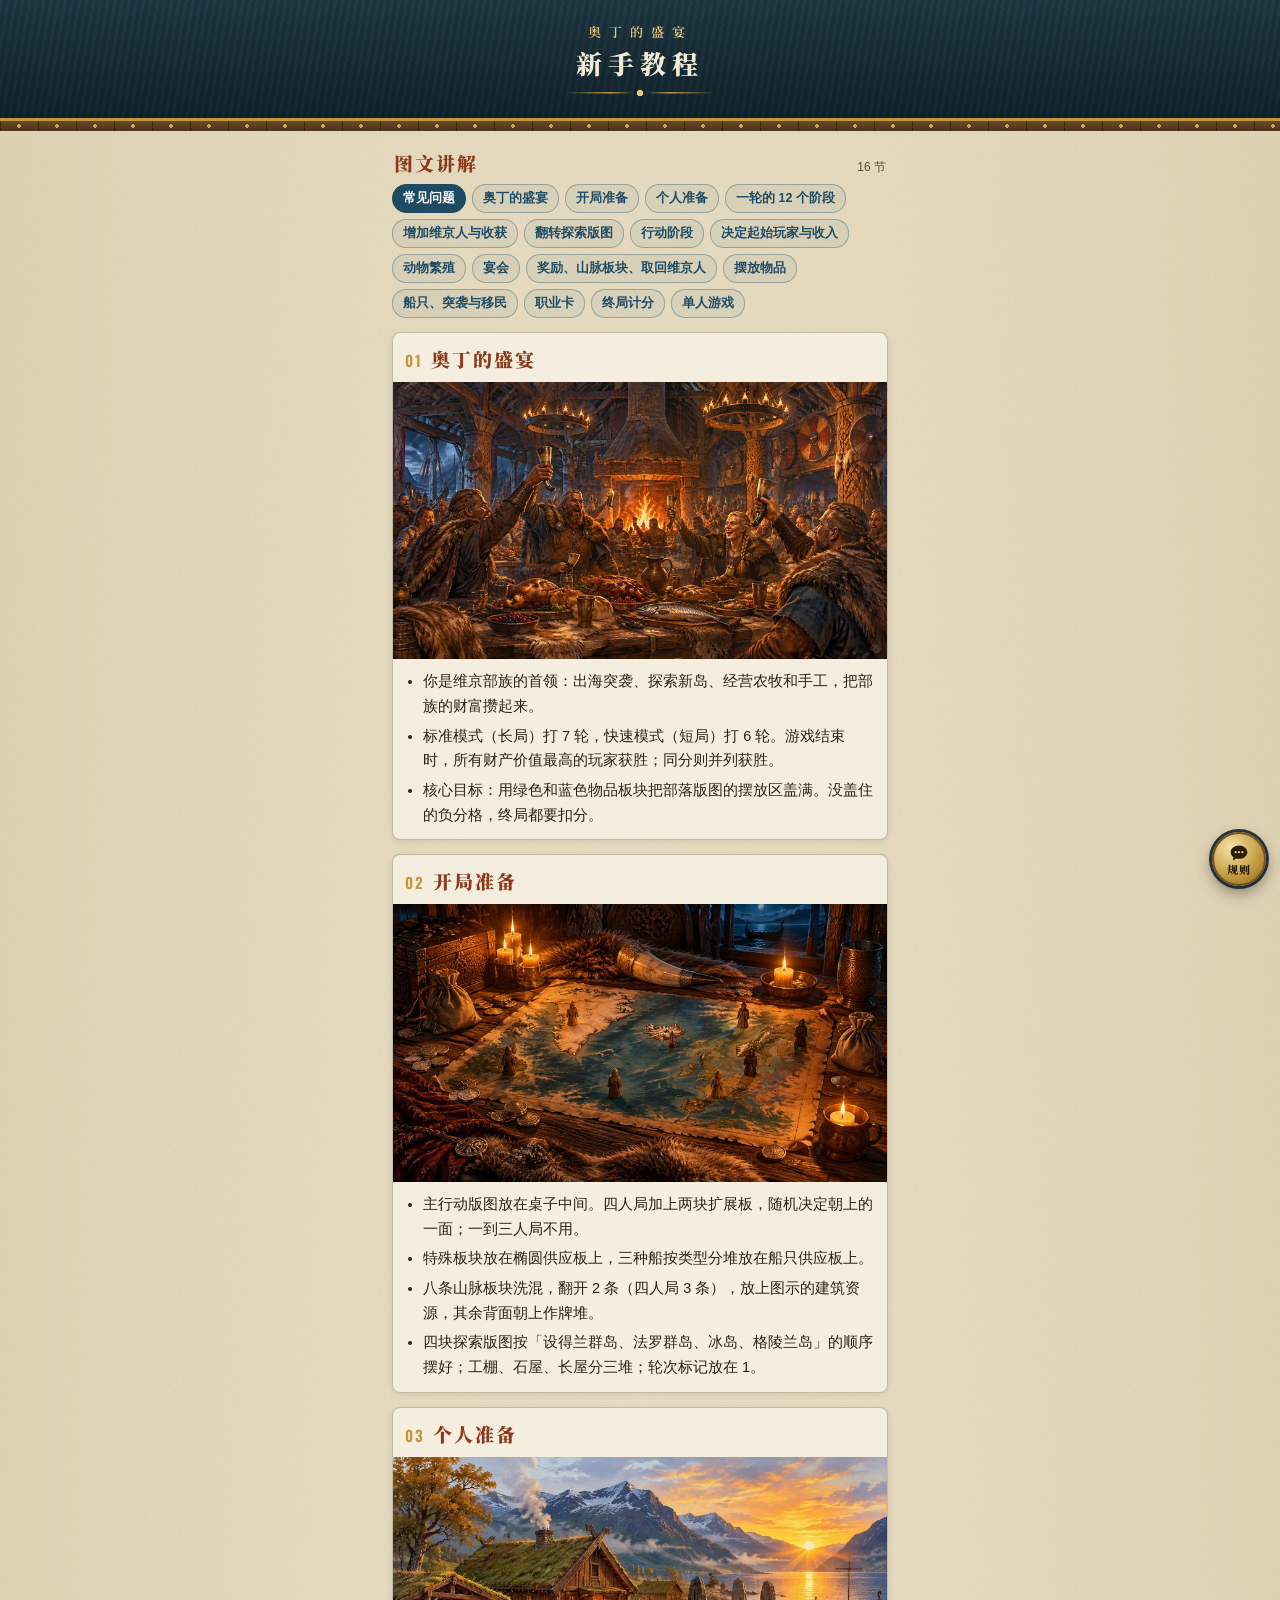
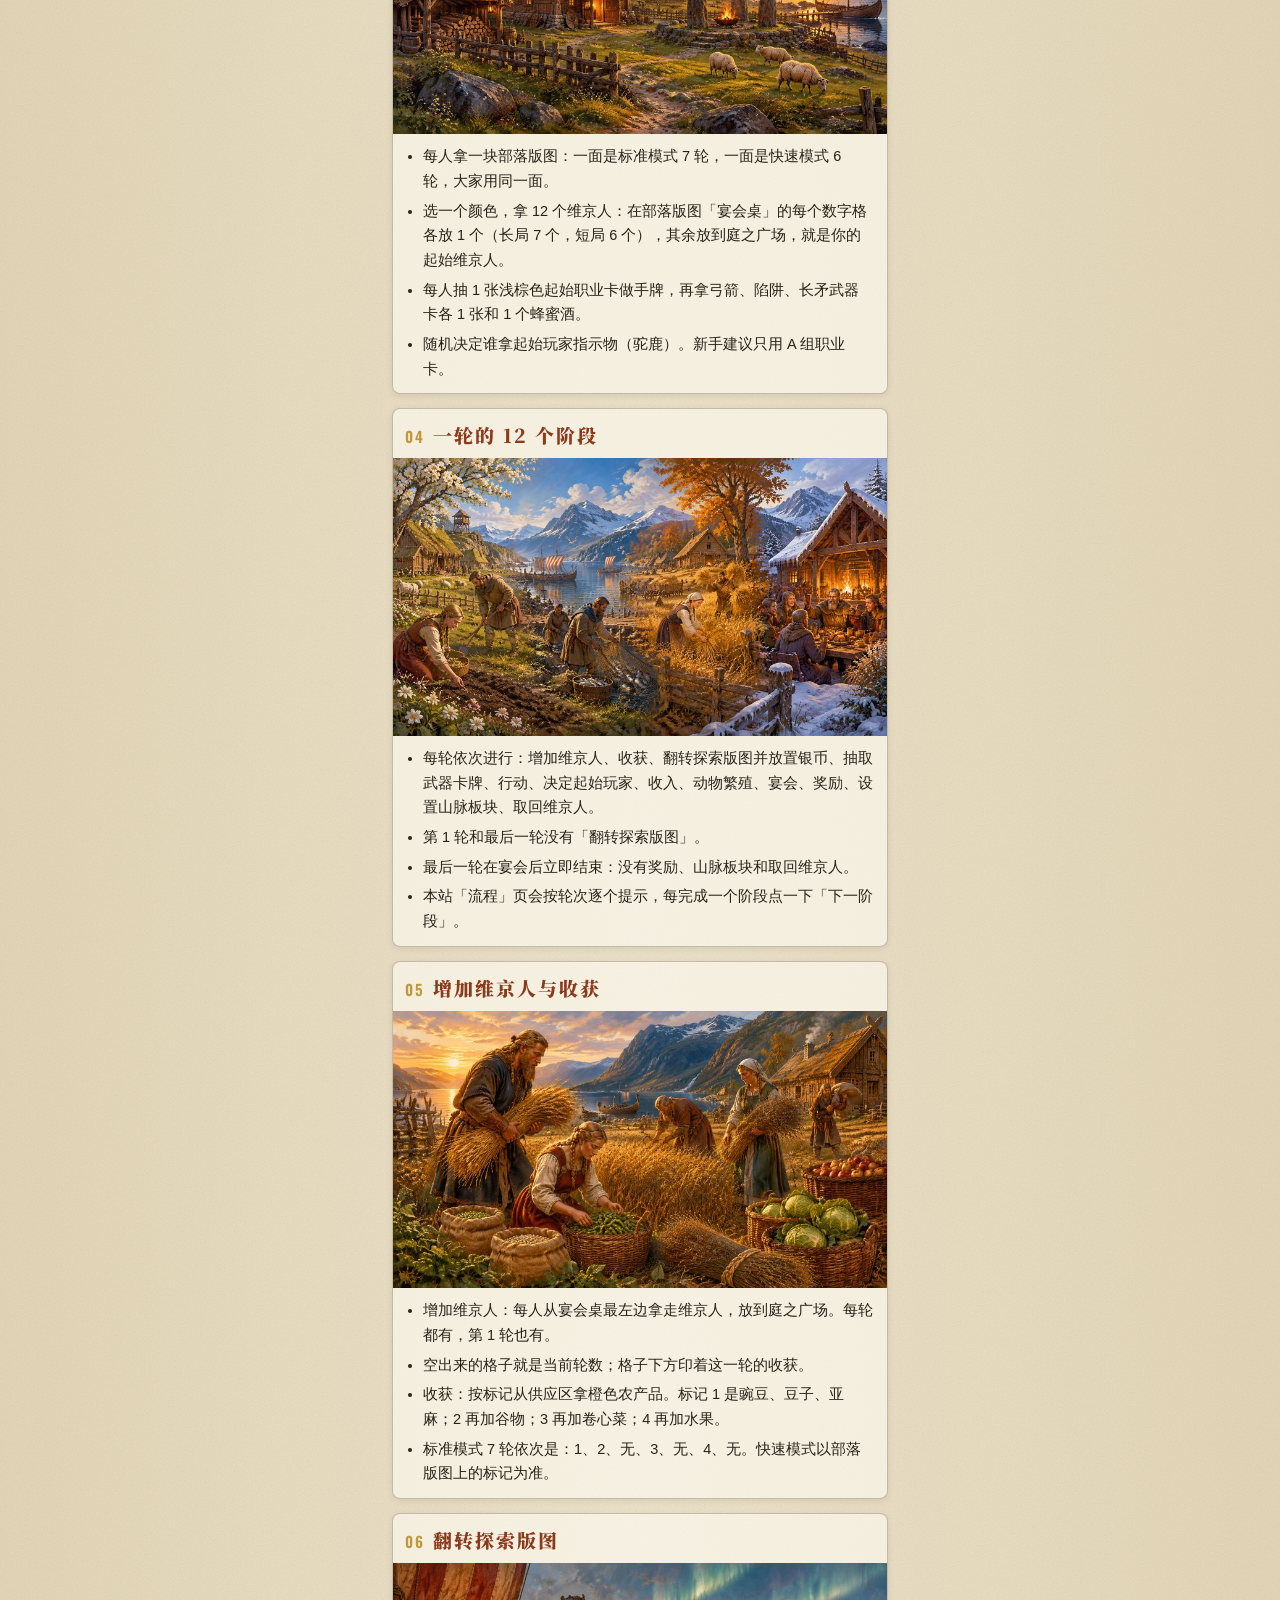
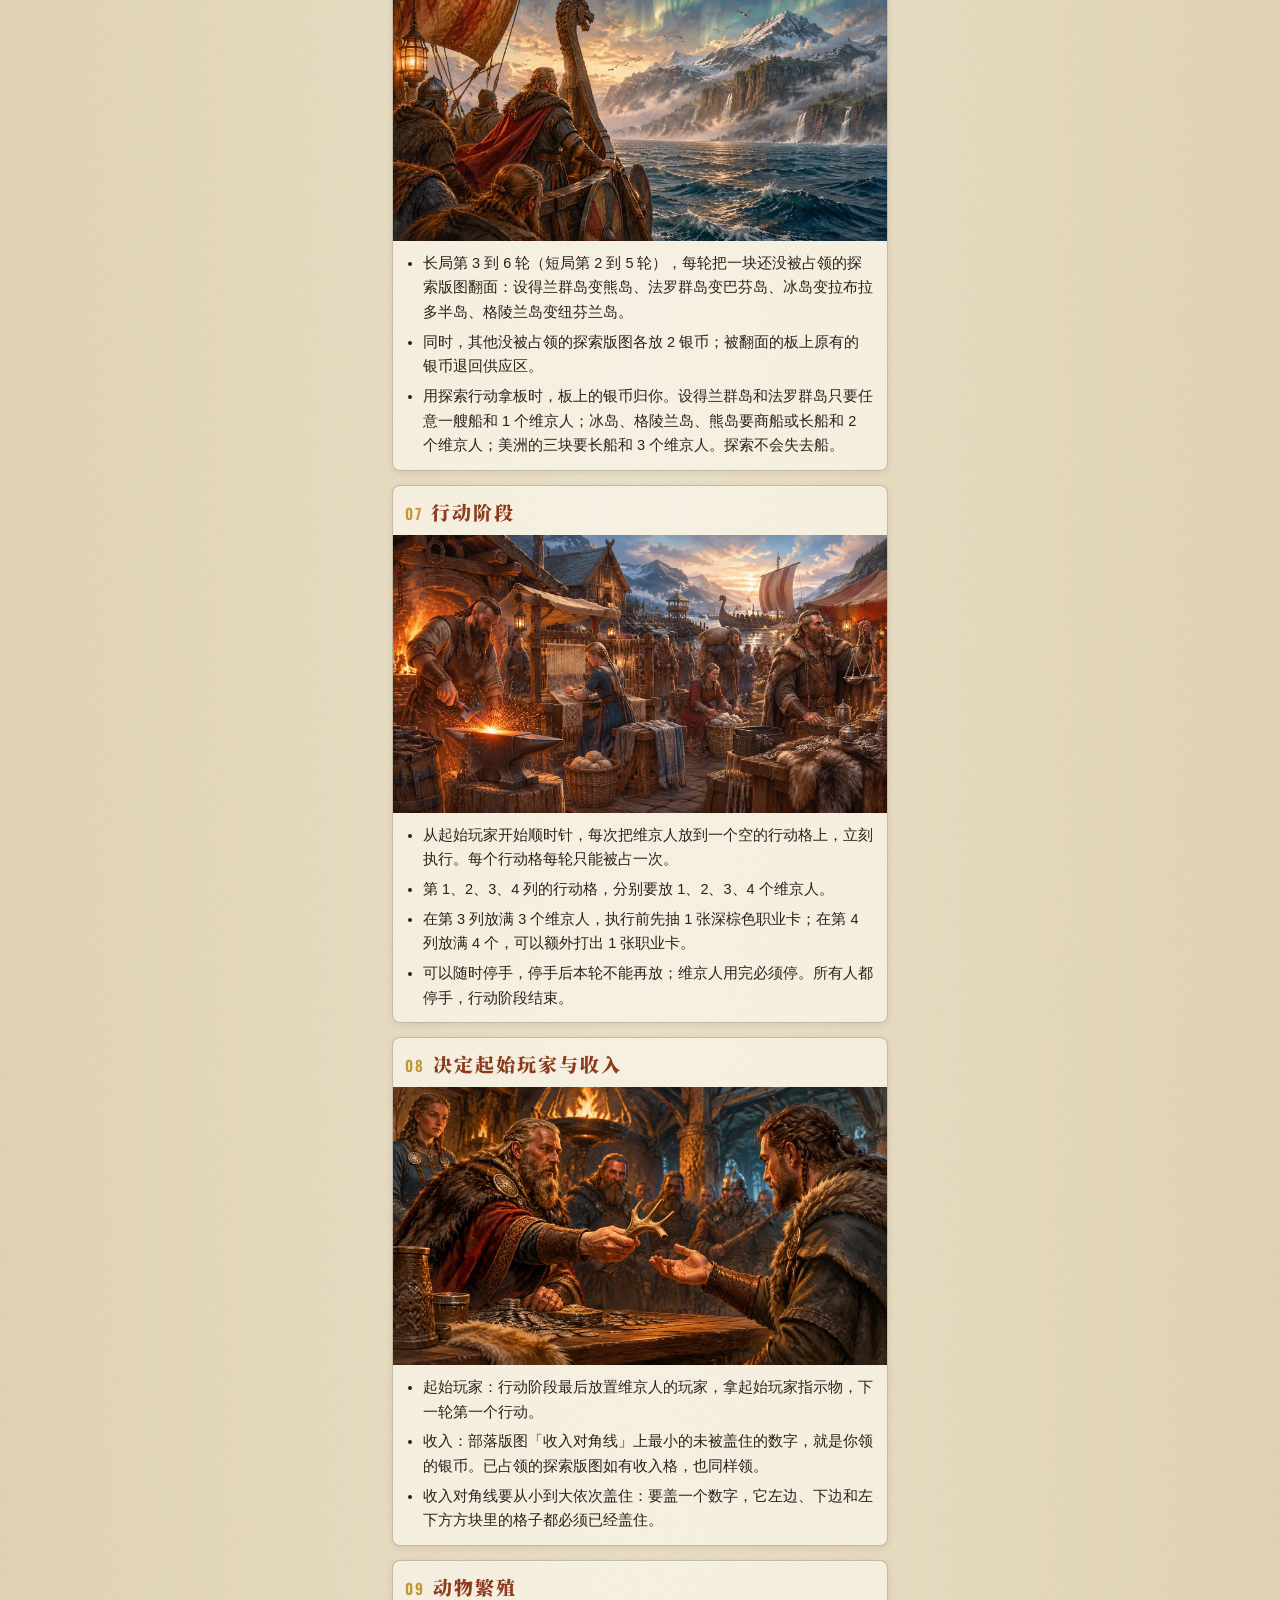
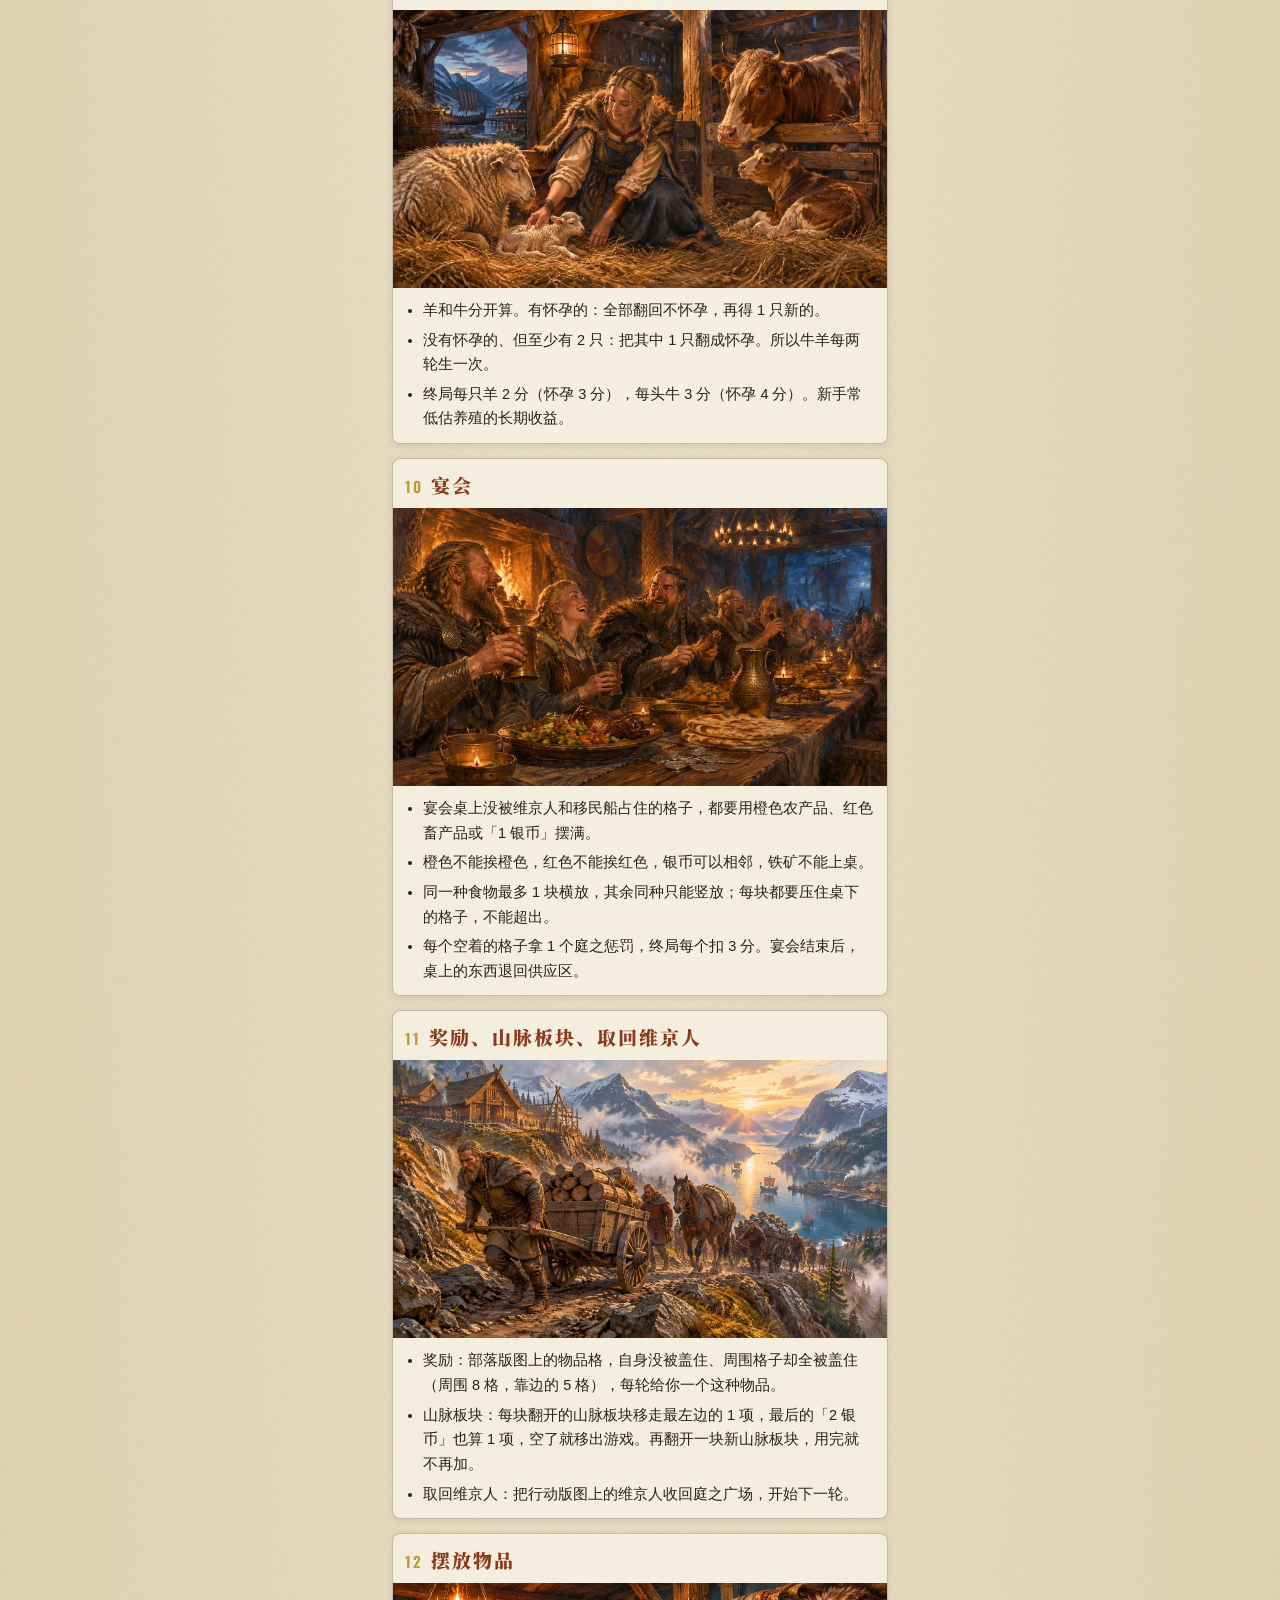
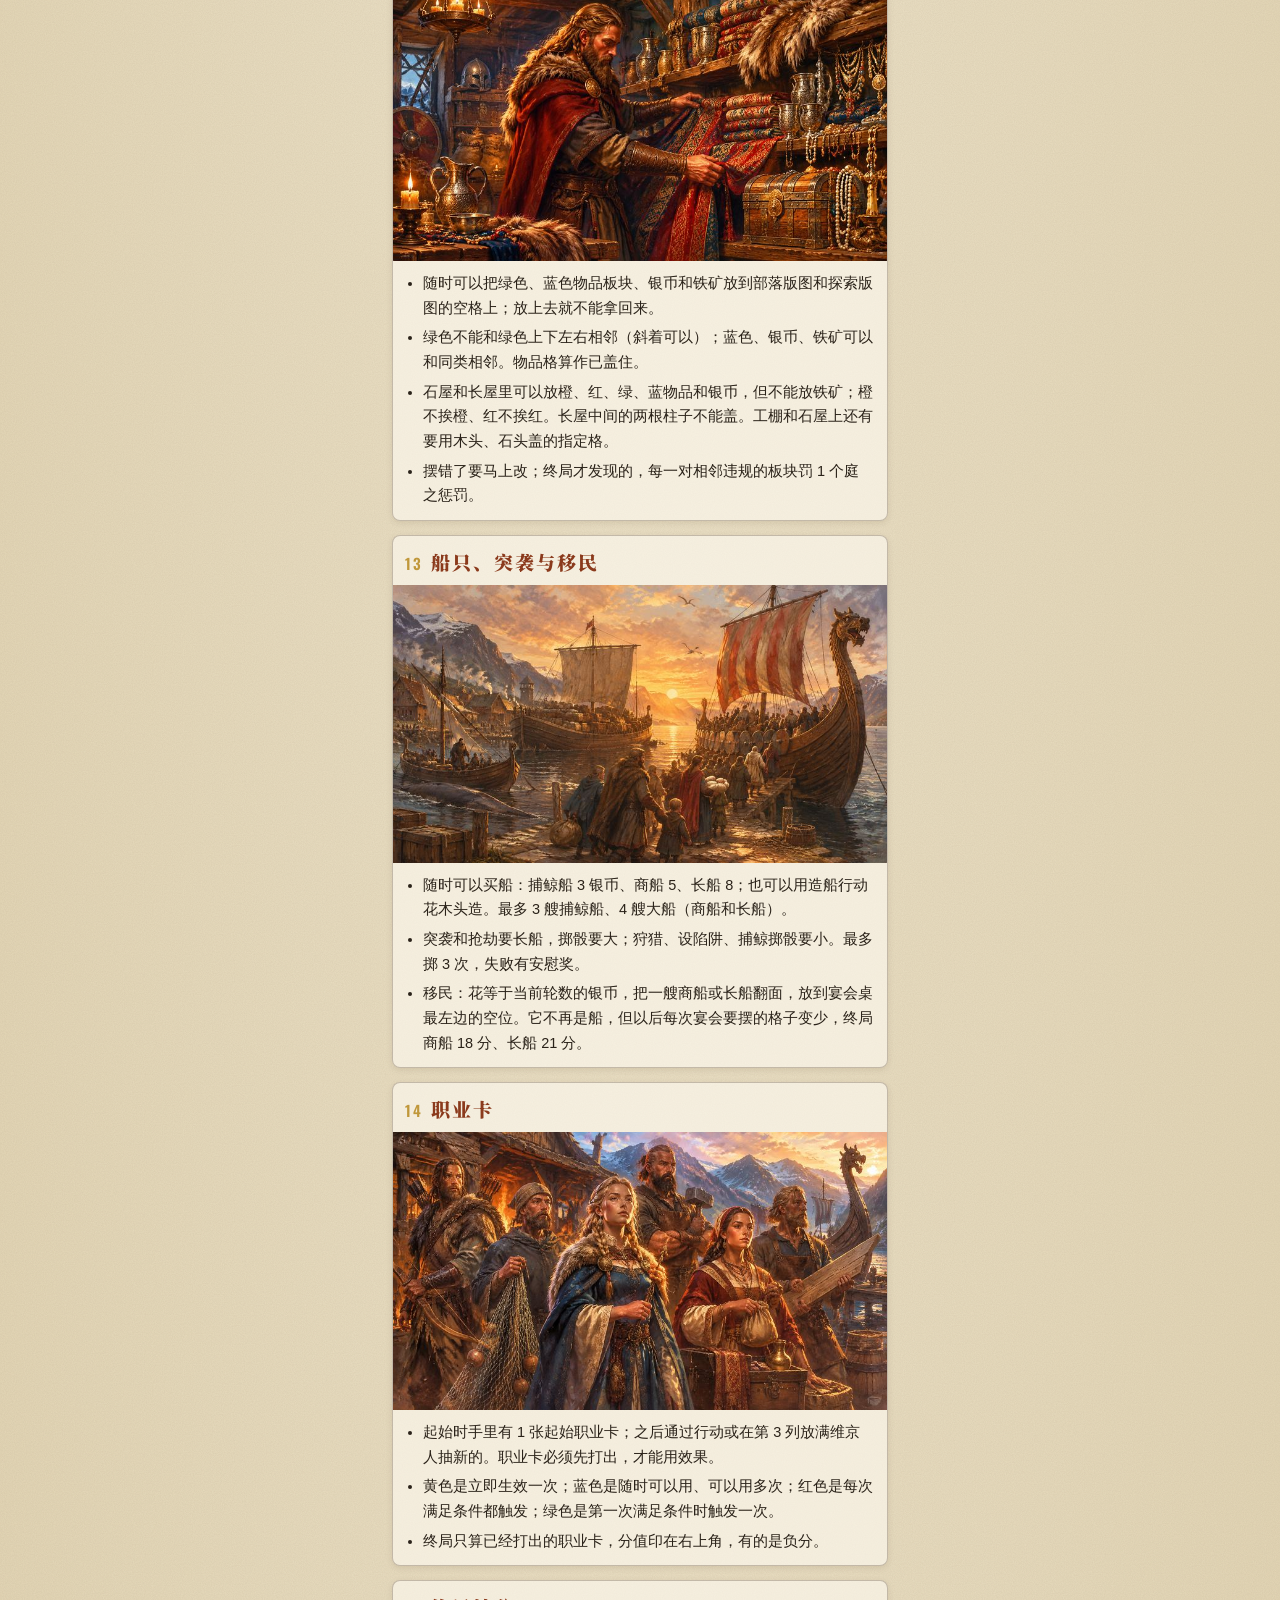
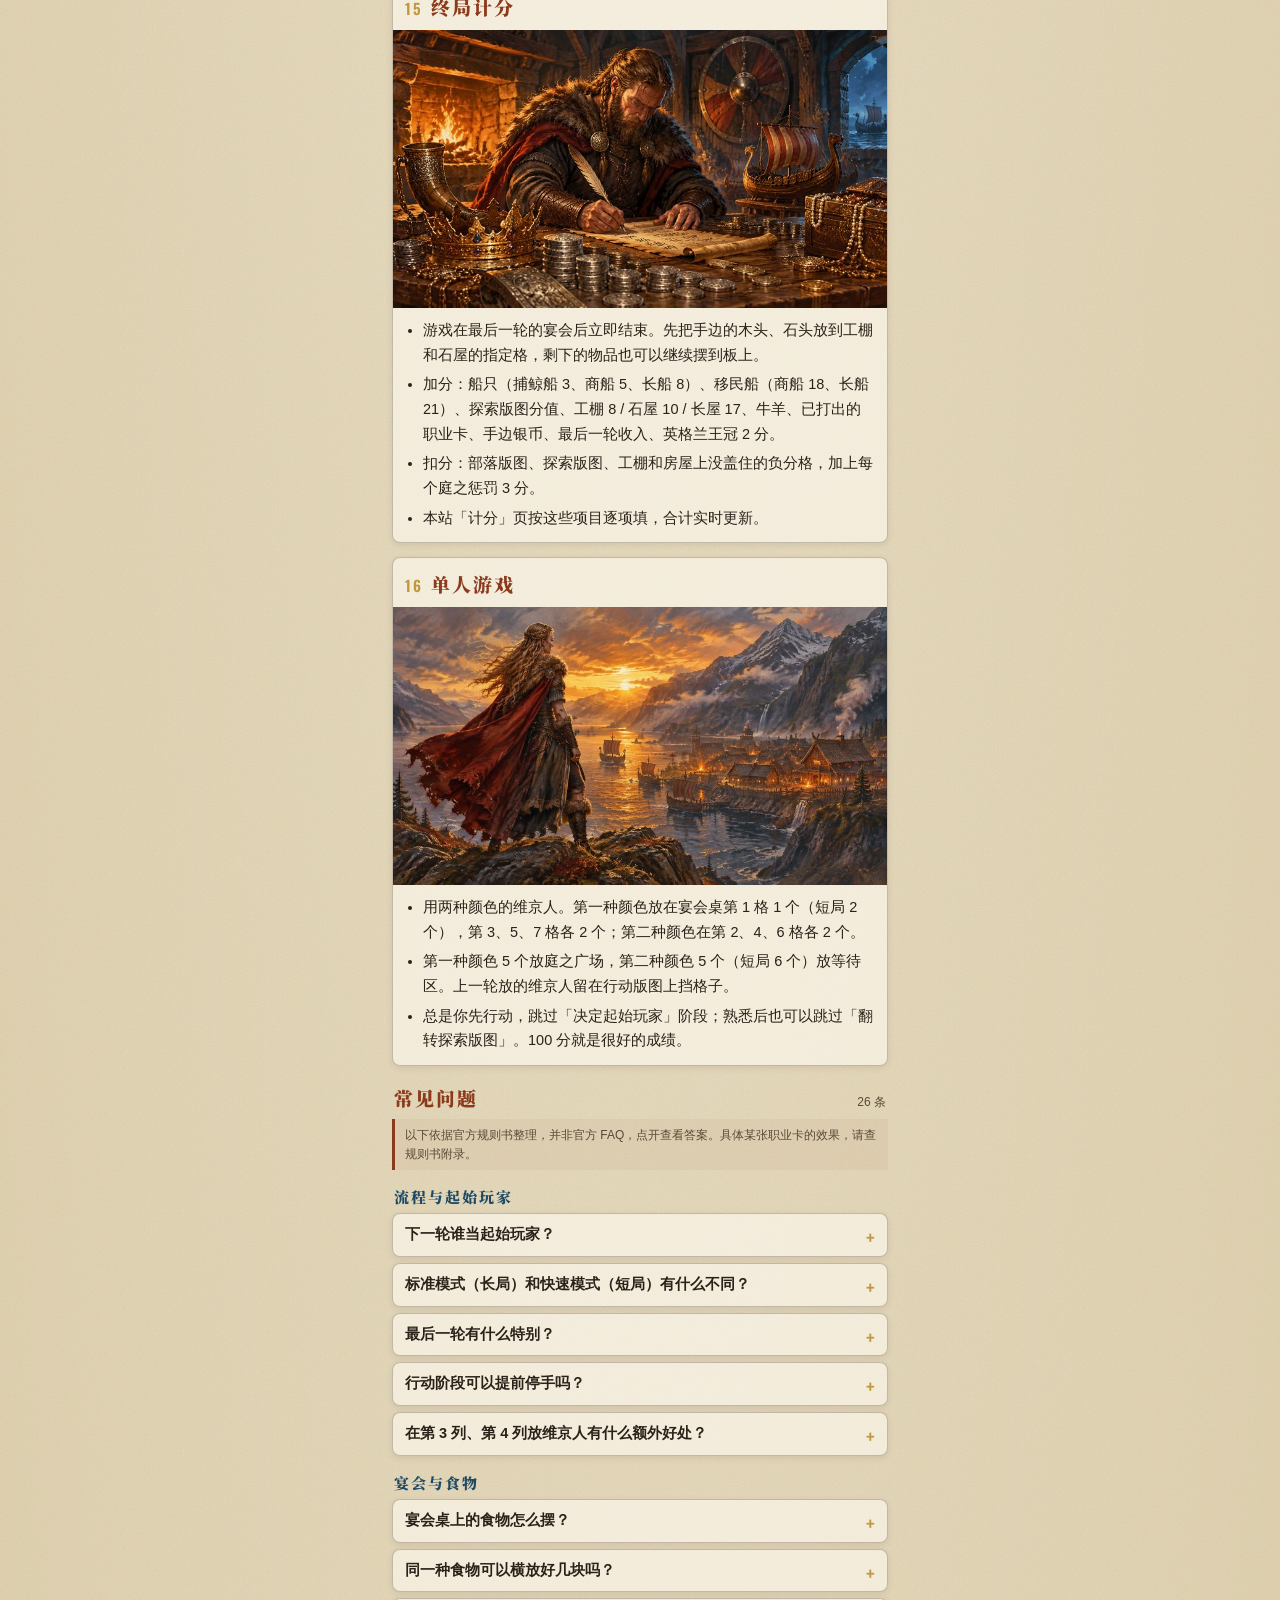
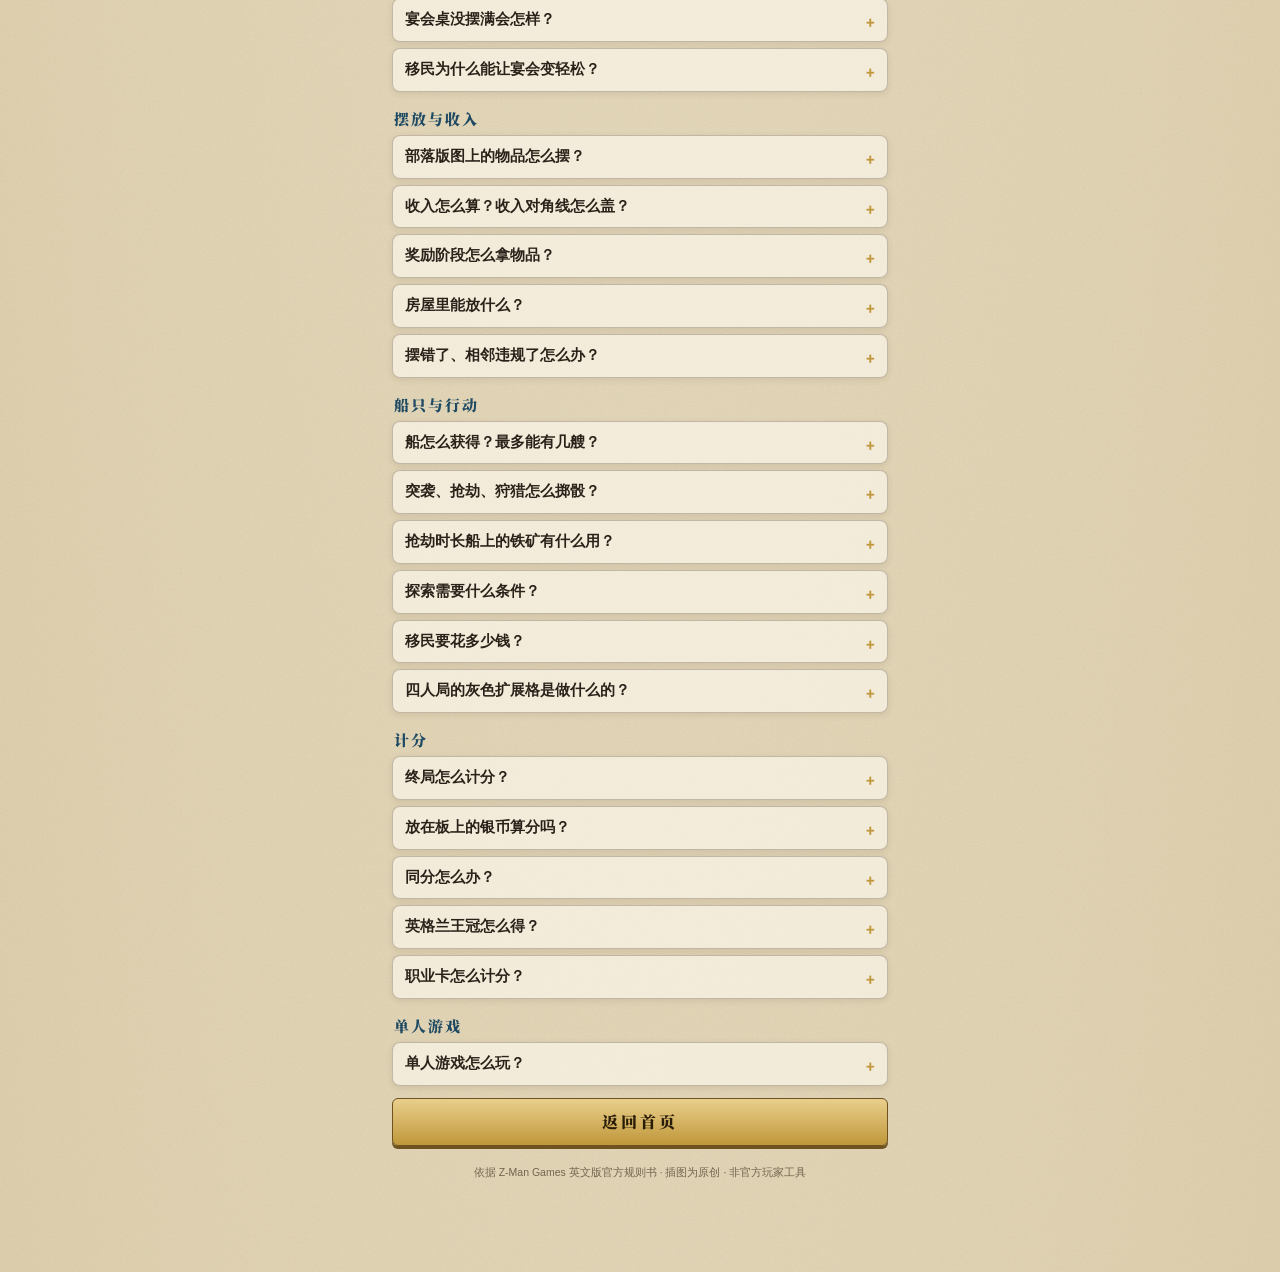
==== public/guide.html @ b2eefa6c "奥丁的盛宴小助手：线下对局的多人同步流程提示、终局计分与结算 - 多人实时房间：建房码、首页房间列表、断线重连、逐步撤销 - 开局：1–4 人、标准 7 轮 / 快速 6 轮、座位与颜色、随机抽起始玩" ====
<!doctype html>
<html lang="zh-CN">
<head>
<meta charset="utf-8">
<meta name="viewport" content="width=device-width,initial-scale=1,viewport-fit=cover">
<meta name="theme-color" content="#10202b">
<title>新手教程 · 奥丁的盛宴</title>
<meta property="og:title" content="新手教程 · 奥丁的盛宴">
<meta property="og:image" content="https://odin.leisurecat.cloud/img/icon-512.jpg">
<link rel="icon" href="img/icon-64.png">
<link rel="apple-touch-icon" href="img/icon-180.png">
<link rel="preconnect" href="https://fonts.googleapis.com">
<link rel="preconnect" href="https://fonts.gstatic.com" crossorigin>
<link href="https://fonts.googleapis.com/css2?family=Oswald:wght@500;600&family=Noto+Serif+SC:wght@600;900&display=swap" rel="stylesheet">
<link rel="stylesheet" href="style.css">
</head>
<body>
<div style="position:absolute;width:0;height:0;overflow:hidden"><img src="img/icon-512.jpg" alt=""></div>
<div class="hero"><div class="en">奥丁的盛宴</div><h1>新手教程</h1><div class="orn"></div></div><div class="band"></div>
<div class="wrap guide">
<h2 class="h">图文讲解<small>16 节</small></h2>
<nav class="toc"><a class="fqa" href="#faq">常见问题</a><a href="#s1">奥丁的盛宴</a><a href="#s2">开局准备</a><a href="#s3">个人准备</a><a href="#s4">一轮的 12 个阶段</a><a href="#s5">增加维京人与收获</a><a href="#s6">翻转探索版图</a><a href="#s7">行动阶段</a><a href="#s8">决定起始玩家与收入</a><a href="#s9">动物繁殖</a><a href="#s10">宴会</a><a href="#s11">奖励、山脉板块、取回维京人</a><a href="#s12">摆放物品</a><a href="#s13">船只、突袭与移民</a><a href="#s14">职业卡</a><a href="#s15">终局计分</a><a href="#s16">单人游戏</a></nav>
<section class="card gs" id="s1"><h2 class="h"><span><i>01</i>奥丁的盛宴</span></h2>
<img src="guide/01.jpg" width="800" height="450" alt="奥丁的盛宴" loading="eager"><ul><li>你是维京部族的首领：出海突袭、探索新岛、经营农牧和手工，把部族的财富攒起来。</li><li>标准模式（长局）打 7 轮，快速模式（短局）打 6 轮。游戏结束时，所有财产价值最高的玩家获胜；同分则并列获胜。</li><li>核心目标：用绿色和蓝色物品板块把部落版图的摆放区盖满。没盖住的负分格，终局都要扣分。</li></ul></section>
<section class="card gs" id="s2"><h2 class="h"><span><i>02</i>开局准备</span></h2>
<img src="guide/02.jpg" width="800" height="450" alt="开局准备" loading="eager"><ul><li>主行动版图放在桌子中间。四人局加上两块扩展板，随机决定朝上的一面；一到三人局不用。</li><li>特殊板块放在椭圆供应板上，三种船按类型分堆放在船只供应板上。</li><li>八条山脉板块洗混，翻开 2 条（四人局 3 条），放上图示的建筑资源，其余背面朝上作牌堆。</li><li>四块探索版图按「设得兰群岛、法罗群岛、冰岛、格陵兰岛」的顺序摆好；工棚、石屋、长屋分三堆；轮次标记放在 1。</li></ul></section>
<section class="card gs" id="s3"><h2 class="h"><span><i>03</i>个人准备</span></h2>
<img src="guide/03.jpg" width="800" height="450" alt="个人准备" loading="lazy"><ul><li>每人拿一块部落版图：一面是标准模式 7 轮，一面是快速模式 6 轮，大家用同一面。</li><li>选一个颜色，拿 12 个维京人：在部落版图「宴会桌」的每个数字格各放 1 个（长局 7 个，短局 6 个），其余放到庭之广场，就是你的起始维京人。</li><li>每人抽 1 张浅棕色起始职业卡做手牌，再拿弓箭、陷阱、长矛武器卡各 1 张和 1 个蜂蜜酒。</li><li>随机决定谁拿起始玩家指示物（驼鹿）。新手建议只用 A 组职业卡。</li></ul></section>
<section class="card gs" id="s4"><h2 class="h"><span><i>04</i>一轮的 12 个阶段</span></h2>
<img src="guide/04.jpg" width="800" height="450" alt="一轮的 12 个阶段" loading="lazy"><ul><li>每轮依次进行：增加维京人、收获、翻转探索版图并放置银币、抽取武器卡牌、行动、决定起始玩家、收入、动物繁殖、宴会、奖励、设置山脉板块、取回维京人。</li><li>第 1 轮和最后一轮没有「翻转探索版图」。</li><li>最后一轮在宴会后立即结束：没有奖励、山脉板块和取回维京人。</li><li>本站「流程」页会按轮次逐个提示，每完成一个阶段点一下「下一阶段」。</li></ul></section>
<section class="card gs" id="s5"><h2 class="h"><span><i>05</i>增加维京人与收获</span></h2>
<img src="guide/05.jpg" width="800" height="450" alt="增加维京人与收获" loading="lazy"><ul><li>增加维京人：每人从宴会桌最左边拿走维京人，放到庭之广场。每轮都有，第 1 轮也有。</li><li>空出来的格子就是当前轮数；格子下方印着这一轮的收获。</li><li>收获：按标记从供应区拿橙色农产品。标记 1 是豌豆、豆子、亚麻；2 再加谷物；3 再加卷心菜；4 再加水果。</li><li>标准模式 7 轮依次是：1、2、无、3、无、4、无。快速模式以部落版图上的标记为准。</li></ul></section>
<section class="card gs" id="s6"><h2 class="h"><span><i>06</i>翻转探索版图</span></h2>
<img src="guide/06.jpg" width="800" height="450" alt="翻转探索版图" loading="lazy"><ul><li>长局第 3 到 6 轮（短局第 2 到 5 轮），每轮把一块还没被占领的探索版图翻面：设得兰群岛变熊岛、法罗群岛变巴芬岛、冰岛变拉布拉多半岛、格陵兰岛变纽芬兰岛。</li><li>同时，其他没被占领的探索版图各放 2 银币；被翻面的板上原有的银币退回供应区。</li><li>用探索行动拿板时，板上的银币归你。设得兰群岛和法罗群岛只要任意一艘船和 1 个维京人；冰岛、格陵兰岛、熊岛要商船或长船和 2 个维京人；美洲的三块要长船和 3 个维京人。探索不会失去船。</li></ul></section>
<section class="card gs" id="s7"><h2 class="h"><span><i>07</i>行动阶段</span></h2>
<img src="guide/07.jpg" width="800" height="450" alt="行动阶段" loading="lazy"><ul><li>从起始玩家开始顺时针，每次把维京人放到一个空的行动格上，立刻执行。每个行动格每轮只能被占一次。</li><li>第 1、2、3、4 列的行动格，分别要放 1、2、3、4 个维京人。</li><li>在第 3 列放满 3 个维京人，执行前先抽 1 张深棕色职业卡；在第 4 列放满 4 个，可以额外打出 1 张职业卡。</li><li>可以随时停手，停手后本轮不能再放；维京人用完必须停。所有人都停手，行动阶段结束。</li></ul></section>
<section class="card gs" id="s8"><h2 class="h"><span><i>08</i>决定起始玩家与收入</span></h2>
<img src="guide/08.jpg" width="800" height="450" alt="决定起始玩家与收入" loading="lazy"><ul><li>起始玩家：行动阶段最后放置维京人的玩家，拿起始玩家指示物，下一轮第一个行动。</li><li>收入：部落版图「收入对角线」上最小的未被盖住的数字，就是你领的银币。已占领的探索版图如有收入格，也同样领。</li><li>收入对角线要从小到大依次盖住：要盖一个数字，它左边、下边和左下方方块里的格子都必须已经盖住。</li></ul></section>
<section class="card gs" id="s9"><h2 class="h"><span><i>09</i>动物繁殖</span></h2>
<img src="guide/09.jpg" width="800" height="450" alt="动物繁殖" loading="lazy"><ul><li>羊和牛分开算。有怀孕的：全部翻回不怀孕，再得 1 只新的。</li><li>没有怀孕的、但至少有 2 只：把其中 1 只翻成怀孕。所以牛羊每两轮生一次。</li><li>终局每只羊 2 分（怀孕 3 分），每头牛 3 分（怀孕 4 分）。新手常低估养殖的长期收益。</li></ul></section>
<section class="card gs" id="s10"><h2 class="h"><span><i>10</i>宴会</span></h2>
<img src="guide/10.jpg" width="800" height="450" alt="宴会" loading="lazy"><ul><li>宴会桌上没被维京人和移民船占住的格子，都要用橙色农产品、红色畜产品或「1 银币」摆满。</li><li>橙色不能挨橙色，红色不能挨红色，银币可以相邻，铁矿不能上桌。</li><li>同一种食物最多 1 块横放，其余同种只能竖放；每块都要压住桌下的格子，不能超出。</li><li>每个空着的格子拿 1 个庭之惩罚，终局每个扣 3 分。宴会结束后，桌上的东西退回供应区。</li></ul></section>
<section class="card gs" id="s11"><h2 class="h"><span><i>11</i>奖励、山脉板块、取回维京人</span></h2>
<img src="guide/11.jpg" width="800" height="450" alt="奖励、山脉板块、取回维京人" loading="lazy"><ul><li>奖励：部落版图上的物品格，自身没被盖住、周围格子却全被盖住（周围 8 格，靠边的 5 格），每轮给你一个这种物品。</li><li>山脉板块：每块翻开的山脉板块移走最左边的 1 项，最后的「2 银币」也算 1 项，空了就移出游戏。再翻开一块新山脉板块，用完就不再加。</li><li>取回维京人：把行动版图上的维京人收回庭之广场，开始下一轮。</li></ul></section>
<section class="card gs" id="s12"><h2 class="h"><span><i>12</i>摆放物品</span></h2>
<img src="guide/12.jpg" width="800" height="450" alt="摆放物品" loading="lazy"><ul><li>随时可以把绿色、蓝色物品板块、银币和铁矿放到部落版图和探索版图的空格上；放上去就不能拿回来。</li><li>绿色不能和绿色上下左右相邻（斜着可以）；蓝色、银币、铁矿可以和同类相邻。物品格算作已盖住。</li><li>石屋和长屋里可以放橙、红、绿、蓝物品和银币，但不能放铁矿；橙不挨橙、红不挨红。长屋中间的两根柱子不能盖。工棚和石屋上还有要用木头、石头盖的指定格。</li><li>摆错了要马上改；终局才发现的，每一对相邻违规的板块罚 1 个庭之惩罚。</li></ul></section>
<section class="card gs" id="s13"><h2 class="h"><span><i>13</i>船只、突袭与移民</span></h2>
<img src="guide/13.jpg" width="800" height="450" alt="船只、突袭与移民" loading="lazy"><ul><li>随时可以买船：捕鲸船 3 银币、商船 5、长船 8；也可以用造船行动花木头造。最多 3 艘捕鲸船、4 艘大船（商船和长船）。</li><li>突袭和抢劫要长船，掷骰要大；狩猎、设陷阱、捕鲸掷骰要小。最多掷 3 次，失败有安慰奖。</li><li>移民：花等于当前轮数的银币，把一艘商船或长船翻面，放到宴会桌最左边的空位。它不再是船，但以后每次宴会要摆的格子变少，终局商船 18 分、长船 21 分。</li></ul></section>
<section class="card gs" id="s14"><h2 class="h"><span><i>14</i>职业卡</span></h2>
<img src="guide/14.jpg" width="800" height="450" alt="职业卡" loading="lazy"><ul><li>起始时手里有 1 张起始职业卡；之后通过行动或在第 3 列放满维京人抽新的。职业卡必须先打出，才能用效果。</li><li>黄色是立即生效一次；蓝色是随时可以用、可以用多次；红色是每次满足条件都触发；绿色是第一次满足条件时触发一次。</li><li>终局只算已经打出的职业卡，分值印在右上角，有的是负分。</li></ul></section>
<section class="card gs" id="s15"><h2 class="h"><span><i>15</i>终局计分</span></h2>
<img src="guide/15.jpg" width="800" height="450" alt="终局计分" loading="lazy"><ul><li>游戏在最后一轮的宴会后立即结束。先把手边的木头、石头放到工棚和石屋的指定格，剩下的物品也可以继续摆到板上。</li><li>加分：船只（捕鲸船 3、商船 5、长船 8）、移民船（商船 18、长船 21）、探索版图分值、工棚 8 / 石屋 10 / 长屋 17、牛羊、已打出的职业卡、手边银币、最后一轮收入、英格兰王冠 2 分。</li><li>扣分：部落版图、探索版图、工棚和房屋上没盖住的负分格，加上每个庭之惩罚 3 分。</li><li>本站「计分」页按这些项目逐项填，合计实时更新。</li></ul></section>
<section class="card gs" id="s16"><h2 class="h"><span><i>16</i>单人游戏</span></h2>
<img src="guide/16.jpg" width="800" height="450" alt="单人游戏" loading="lazy"><ul><li>用两种颜色的维京人。第一种颜色放在宴会桌第 1 格 1 个（短局 2 个），第 3、5、7 格各 2 个；第二种颜色在第 2、4、6 格各 2 个。</li><li>第一种颜色 5 个放庭之广场，第二种颜色 5 个（短局 6 个）放等待区。上一轮放的维京人留在行动版图上挡格子。</li><li>总是你先行动，跳过「决定起始玩家」阶段；熟悉后也可以跳过「翻转探索版图」。100 分就是很好的成绩。</li></ul></section>
<h2 class="h" id="faq">常见问题<small>26 条</small></h2>
<p class="note">以下依据官方规则书整理，并非官方 FAQ，点开查看答案。具体某张职业卡的效果，请查规则书附录。</p>
<h3 class="fq-cat">流程与起始玩家</h3><details class="card fq"><summary>下一轮谁当起始玩家？</summary><p>每轮第 6 阶段，行动阶段里最后一个放置维京人的玩家拿起始玩家指示物（驼鹿），下一轮第一个行动。第一轮的起始玩家随机决定。 <a href="https://boardgamegeek.com/filepage/136602/english-rulebook" target="_blank" rel="noopener">来源：规则书</a></p></details><details class="card fq"><summary>标准模式（长局）和快速模式（短局）有什么不同？</summary><p>长局打 7 轮，短局打 6 轮，部落版图分别用对应的一面，每轮的收获也不同。短局宴会桌上只放 6 个维京人，所以开局庭之广场多 1 个维京人；探索版图在第 2 到 5 轮翻面（长局是第 3 到 6 轮）。 <a href="https://boardgamegeek.com/filepage/136602/english-rulebook" target="_blank" rel="noopener">来源：规则书</a></p></details><details class="card fq"><summary>最后一轮有什么特别？</summary><p>游戏在最后一轮的宴会阶段后立即结束：没有奖励阶段，也不调整山脉板块、不取回维京人。最后一轮的收入可以不领银币，改记到计分表的「最终收入」。 <a href="https://boardgamegeek.com/filepage/136602/english-rulebook" target="_blank" rel="noopener">来源：规则书</a></p></details><details class="card fq"><summary>行动阶段可以提前停手吗？</summary><p>可以。即使庭之广场还有维京人，也可以选择停手，但停手后本轮不能再放。维京人用完必须停手。所有人都停手后，行动阶段结束。 <a href="https://boardgamegeek.com/filepage/136602/english-rulebook" target="_blank" rel="noopener">来源：规则书</a></p></details><details class="card fq"><summary>在第 3 列、第 4 列放维京人有什么额外好处？</summary><p>在第 3 列放满 3 个维京人时，执行行动前先抽 1 张深棕色职业卡进手牌；在第 4 列放满 4 个维京人时，可以在执行行动前或后从手牌打出 1 张职业卡。 <a href="https://boardgamegeek.com/filepage/136602/english-rulebook" target="_blank" rel="noopener">来源：规则书</a></p></details><h3 class="fq-cat">宴会与食物</h3><details class="card fq"><summary>宴会桌上的食物怎么摆？</summary><p>在宴会桌上没被维京人和移民船占住的格子里，摆橙色农产品、红色畜产品或「1 银币」。橙色不能挨橙色，红色不能挨红色，银币可以相邻，铁矿不能上桌。每块都要压住桌下的格子、不能超出。 <a href="https://boardgamegeek.com/filepage/136602/english-rulebook" target="_blank" rel="noopener">来源：规则书</a></p></details><details class="card fq"><summary>同一种食物可以横放好几块吗？</summary><p>不行。同一种食物最多只能有 1 块横放，其余同种的只能竖放（正方形板块不受影响）。所以每次宴会最好不要重复上同一种大块肉。 <a href="https://boardgamegeek.com/filepage/136602/english-rulebook" target="_blank" rel="noopener">来源：规则书</a></p></details><details class="card fq"><summary>宴会桌没摆满会怎样？</summary><p>每个空着没摆东西的格子，拿 1 个庭之惩罚放进自己的供应区，一直保留到游戏结束，终局每个扣 3 分。 <a href="https://boardgamegeek.com/filepage/136602/english-rulebook" target="_blank" rel="noopener">来源：规则书</a></p></details><details class="card fq"><summary>移民为什么能让宴会变轻松？</summary><p>移民时把一艘商船或长船翻面，放到宴会桌最左边的空位，之后每次宴会它都占住格子，要摆的食物就少了。移民船终局商船值 18 分、长船值 21 分。 <a href="https://boardgamegeek.com/filepage/136602/english-rulebook" target="_blank" rel="noopener">来源：规则书</a></p></details><h3 class="fq-cat">摆放与收入</h3><details class="card fq"><summary>部落版图上的物品怎么摆？</summary><p>随时可以把绿色、蓝色物品板块和银币、铁矿放到空格上。绿色不能和绿色上下左右相邻（斜着可以）；蓝色、银币、铁矿可以和同类相邻。放上去就不能再拿回来。 <a href="https://boardgamegeek.com/filepage/136602/english-rulebook" target="_blank" rel="noopener">来源：规则书</a></p></details><details class="card fq"><summary>收入怎么算？收入对角线怎么盖？</summary><p>收入阶段领的银币，等于收入对角线上最小的未被盖住的数字。对角线要从小到大盖：要盖某个数字，它左边、下边以及左下方方块里的格子都必须已经盖住。印着物品图案的格子算作已经盖住。 <a href="https://boardgamegeek.com/filepage/136602/english-rulebook" target="_blank" rel="noopener">来源：规则书</a></p></details><details class="card fq"><summary>奖励阶段怎么拿物品？</summary><p>部落版图上的物品格如果自身没被盖住，而它周围的格子全被盖住（周围 8 格，靠边的只有 5 格），每轮奖励阶段你都得到这种物品。如果把物品格本身盖住，就失去这个奖励。 <a href="https://boardgamegeek.com/filepage/136602/english-rulebook" target="_blank" rel="noopener">来源：规则书</a></p></details><details class="card fq"><summary>房屋里能放什么？</summary><p>石屋和长屋里可以放橙、红、绿、蓝物品和银币，但不能放铁矿；橙色不能挨橙色，红色不能挨红色。长屋中间的两根柱子不能盖。工棚和石屋还有要用木头、石头盖的指定格，终局时可以把手边的木头、石头放上去。 <a href="https://boardgamegeek.com/filepage/136602/english-rulebook" target="_blank" rel="noopener">来源：规则书</a></p></details><details class="card fq"><summary>摆错了、相邻违规了怎么办？</summary><p>发现了要马上改正。如果到终局才发现，每一对违规相邻的板块，罚 1 个庭之惩罚（每个 −3 分）。 <a href="https://boardgamegeek.com/filepage/136602/english-rulebook" target="_blank" rel="noopener">来源：规则书</a></p></details><h3 class="fq-cat">船只与行动</h3><details class="card fq"><summary>船怎么获得？最多能有几艘？</summary><p>随时可以花银币买船：捕鲸船 3、商船 5、长船 8；也可以用造船行动花木头建造。船停在部落版图的港湾里，最多 3 艘捕鲸船和 4 艘大船（商船和长船）。同一艘船一轮内可以用于多个不同的行动。 <a href="https://boardgamegeek.com/filepage/136602/english-rulebook" target="_blank" rel="noopener">来源：规则书</a></p></details><details class="card fq"><summary>突袭、抢劫、狩猎怎么掷骰？</summary><p>突袭用橙色 8 面骰、抢劫用蓝色 12 面骰，都要掷大；狩猎、设陷阱用橙色骰、捕鲸用蓝色骰，都要掷小。每次最多掷 3 次，重掷会作废上一次，随时可以停。失败时可以拿安慰奖。 <a href="https://boardgamegeek.com/filepage/136602/english-rulebook" target="_blank" rel="noopener">来源：规则书</a></p></details><details class="card fq"><summary>抢劫时长船上的铁矿有什么用？</summary><p>抢劫必须有长船，有多艘时用铁矿最多的那艘；骰子结果每有 1 个铁矿加 1（铁矿保留）。还可以花石头、长剑每个再加 1。突袭（橙色骰）则不能用船上的铁矿。 <a href="https://boardgamegeek.com/filepage/136602/english-rulebook" target="_blank" rel="noopener">来源：规则书</a></p></details><details class="card fq"><summary>探索需要什么条件？</summary><p>设得兰群岛、法罗群岛：任意一艘船，1 个维京人（只能用 1 个维京人的行动格）。冰岛、格陵兰岛、熊岛：商船或长船，2 个维京人。巴芬岛、拉布拉多半岛、纽芬兰岛：长船，3 个维京人。探索不会失去船，板上的银币归你。 <a href="https://boardgamegeek.com/filepage/136602/english-rulebook" target="_blank" rel="noopener">来源：规则书</a></p></details><details class="card fq"><summary>移民要花多少钱？</summary><p>移民要支付等于当前轮数的银币，然后把一艘商船或长船翻面放到宴会桌上。长船上的铁矿会失去。维京人不会因为移民减少。 <a href="https://boardgamegeek.com/filepage/136602/english-rulebook" target="_blank" rel="noopener">来源：规则书</a></p></details><details class="card fq"><summary>四人局的灰色扩展格是做什么的？</summary><p>四人局的扩展板上，灰色行动格可以模仿同一列里已被其他玩家占用的行动格（不能模仿空格或自己占的格子）。每局只有两列有模仿格，开局随机决定扩展板朝上的面。 <a href="https://boardgamegeek.com/filepage/136602/english-rulebook" target="_blank" rel="noopener">来源：规则书</a></p></details><h3 class="fq-cat">计分</h3><details class="card fq"><summary>终局怎么计分？</summary><p>加分：船只（捕鲸船 3、商船 5、长船 8）、移民船（商船 18、长船 21）、探索版图分值、工棚 8 / 石屋 10 / 长屋 17、羊 2（怀孕 3）、牛 3（怀孕 4）、已打出的职业卡、手边银币、最终收入、英格兰王冠 2 分。扣分：部落版图、探索版图、房屋上没盖住的负分格，以及每个庭之惩罚 3 分。 <a href="https://boardgamegeek.com/filepage/136602/english-rulebook" target="_blank" rel="noopener">来源：规则书</a></p></details><details class="card fq"><summary>放在板上的银币算分吗？</summary><p>不算。只有手边供应区里的银币按面值计分，已经放在部落版图、探索版图或房屋上的银币不再计分（它的作用是盖住格子）。 <a href="https://boardgamegeek.com/filepage/136602/english-rulebook" target="_blank" rel="noopener">来源：规则书</a></p></details><details class="card fq"><summary>同分怎么办？</summary><p>规则书规定同分时并列获胜，没有额外的比较规则。本站结算页会显示「并列第一」。 <a href="https://boardgamegeek.com/filepage/136602/english-rulebook" target="_blank" rel="noopener">来源：规则书</a></p></details><details class="card fq"><summary>英格兰王冠怎么得？</summary><p>英格兰王冠是剑值最高的特殊板块。突袭或抢劫成功时，可以拿剑值不超过战斗结果的蓝色物品或特殊板块；王冠是唯一不能用「购买特殊板块」行动买的特殊板块。持有者终局额外得 2 分，不管它在供应区还是已经摆在板上。 <a href="https://boardgamegeek.com/filepage/136602/english-rulebook" target="_blank" rel="noopener">来源：规则书</a></p></details><details class="card fq"><summary>职业卡怎么计分？</summary><p>只计已经打出的职业卡，分值印在卡的右上角，有的职业卡是负分（规则书举的例子是一张 −1 分的职业卡）。手里没打出的职业卡不计分。 <a href="https://boardgamegeek.com/filepage/136602/english-rulebook" target="_blank" rel="noopener">来源：规则书</a></p></details><h3 class="fq-cat">单人游戏</h3><details class="card fq"><summary>单人游戏怎么玩？</summary><p>用两种颜色的维京人：上一轮放的维京人留在行动版图上挡住行动格。你总是先行动，跳过「决定起始玩家」阶段；熟悉后也可以跳过「翻转探索版图」。100 分就算很好的成绩。 <a href="https://boardgamegeek.com/filepage/136602/english-rulebook" target="_blank" rel="noopener">来源：规则书</a></p></details>
<a class="btn" href="./">返回首页</a>
<footer>依据 Z-Man Games 英文版官方规则书 · 插图为原创 · 非官方玩家工具</footer>
</div>
<script type="module" src="chat.js"></script>
</body>
</html>
---- public/style.css ----
:root{
  --parch:#efe6cf; --parch2:#e0d2b0; --ink:#2a2219; --ink2:#5a4a38;
  --red:#8b3a1c; --navy:#1f4a63; --navy2:#2f6a86; --step:#2a6f8f;
  --steel:#10202b; --steel2:#1b3342; --brass:#c0973a; --brass2:#e6c97d;
  --wood:#6b4a2b; --wood2:#4a321c;
  --p-red:#b8432f; --p-blue:#4f86b8; --p-yellow:#d9ad3c; --p-black:#3b3936;
  --c-sea:#2f6a86; --c-land:#6b8f5a; --c-build:#8b3a1c; --c-herd:#a87a4a; --c-job:#6d5a8e; --c-wealth:#c0973a;
  --serif:"Noto Serif SC","Songti SC","STSong",serif;
  --sans:-apple-system,"PingFang SC","Hiragino Sans GB","Microsoft YaHei",sans-serif;
  --num:"Oswald","DIN Alternate",sans-serif;
}
*{box-sizing:border-box;margin:0;padding:0;-webkit-tap-highlight-color:transparent}
html{background:var(--parch2)}
body{min-height:100vh;font-family:var(--sans);color:var(--ink);
  background:
    url("data:image/svg+xml;utf8,<svg xmlns='http://www.w3.org/2000/svg' width='240' height='240'><filter id='n'><feTurbulence type='fractalNoise' baseFrequency='.9' numOctaves='2' stitchTiles='stitch'/><feColorMatrix values='0 0 0 0 .35 0 0 0 0 .27 0 0 0 0 .17 0 0 0 .16 0'/></filter><rect width='240' height='240' filter='url(%23n)'/></svg>"),
    radial-gradient(ellipse at 50% 30%,var(--parch) 0%,var(--parch2) 100%)}
button{font-family:inherit;cursor:pointer}
.hidden{display:none!important}
.band{height:10px;background:radial-gradient(circle at 19px 5px,#c9a45a 0 1.6px,transparent 2px) 0 0/38px 10px,linear-gradient(90deg,rgba(0,0,0,.35) 0 1px,transparent 1px) 0 0/38px 10px,linear-gradient(var(--wood),var(--wood2))}

/* big header (landing / setup) */
.hero{padding:calc(env(safe-area-inset-top) + 22px) 16px 20px;text-align:center;color:#f3ead6;
  background:linear-gradient(180deg,rgba(255,255,255,.04),rgba(0,0,0,.25)),repeating-linear-gradient(100deg,#18323f 0 3px,#142a36 3px 7px),var(--steel2);
  border-bottom:3px solid var(--brass)}
.hero .en{font:600 13px var(--serif);letter-spacing:8px;color:var(--brass2)}
.hero h1{font:900 26px/1.25 var(--serif);letter-spacing:6px;margin-top:6px}
.orn{width:150px;height:10px;margin:8px auto 0;
  background:radial-gradient(circle,var(--brass2) 0 3px,transparent 3.5px) center/10px 10px no-repeat,
    linear-gradient(90deg,transparent,var(--brass) 30%,transparent 46%,transparent 54%,var(--brass) 70%,transparent) center/100% 1.5px no-repeat}
/* slim bar (in game) */
.bar{display:flex;align-items:center;gap:8px;padding:calc(env(safe-area-inset-top) + 8px) 12px 8px;color:#f3ead6;
  background:repeating-linear-gradient(100deg,#18323f 0 3px,#142a36 3px 7px),var(--steel2);border-bottom:2px solid var(--brass)}
.bar .ttl{flex:1;font:900 15px var(--serif);letter-spacing:2px;white-space:nowrap;overflow:hidden;text-overflow:ellipsis}
.room{display:inline-flex;align-items:center;gap:6px;height:30px;padding:0 10px;border-radius:15px;border:1px solid rgba(224,194,122,.5);
  background:rgba(0,0,0,.2);color:var(--brass2);font:600 15px var(--num);letter-spacing:2px}
.room small{font:500 11px var(--sans);letter-spacing:0;color:#cbbf9f}
.conn{width:9px;height:9px;border-radius:50%;background:#7d8796;box-shadow:0 0 0 2px rgba(0,0,0,.25)}
.conn.on{background:#62c27a}

.wrap{max-width:520px;margin:0 auto;padding:0 12px calc(env(safe-area-inset-bottom) + 20px)}
.tabs{display:flex;gap:6px;margin:10px 0 8px}
.tab{flex:1;height:38px;border-radius:4px;font:700 15px var(--serif);letter-spacing:3px;color:var(--navy);
  background:rgba(31,74,99,.08);border:1.5px solid rgba(31,74,99,.35)}
.tab.on{color:#fff;background:linear-gradient(180deg,var(--navy2),var(--navy));border-color:#143446}
h2.h{display:flex;align-items:baseline;justify-content:space-between;margin:18px 2px 8px;font:900 19px var(--serif);letter-spacing:2px;color:var(--red)}
h2.h small{font:500 12px var(--sans);letter-spacing:0;color:var(--ink2)}
.note{font:500 12px/1.55 var(--sans);color:var(--ink2);padding:7px 10px;border-left:3px solid var(--red);background:rgba(139,58,28,.05);margin-top:8px}
.note b{color:var(--red)}
.card{background:rgba(255,252,243,.6);border:1.5px solid rgba(90,74,56,.32);border-radius:8px;box-shadow:0 2px 6px rgba(60,40,10,.1)}
.list{display:flex;flex-direction:column;gap:7px}
.row{display:flex;align-items:center;gap:8px;padding:7px 9px}
.stepn{flex:none;width:24px;height:24px;border-radius:50%;background:var(--step);color:#fff;border:2px solid #fff;
  box-shadow:0 1px 3px rgba(0,0,0,.3);font:600 13px/20px var(--num);text-align:center}
.por{display:inline-block;flex:none;width:46px;height:46px;border-radius:50%;padding:3px;background:var(--c,#999);box-shadow:0 2px 4px rgba(0,0,0,.3);border:none}
.por img{display:block;width:100%;height:100%;border-radius:50%;object-fit:cover;background:#3a2f25}
.por.sm{width:36px;height:36px;padding:2.5px}
.por.xs{width:28px;height:28px;padding:2px}
.who{flex:1;min-width:0}
.who .nm{font:700 15px var(--sans);white-space:nowrap;overflow:hidden;text-overflow:ellipsis}
.who .fg{font:500 11px var(--sans);color:var(--ink2);margin-top:1px;white-space:nowrap;overflow:hidden;text-overflow:ellipsis}
input.pn{width:100%;height:34px;border:1.5px solid rgba(90,74,56,.35);border-radius:6px;background:#fffdf6;padding:0 8px;outline:none;font:700 15px var(--sans);color:var(--ink)}
input.pn:focus{border-color:var(--navy)}
.ib{flex:none;width:34px;height:34px;border-radius:6px;border:1.5px solid rgba(90,74,56,.4);background:rgba(255,255,255,.55);color:var(--ink);font:700 18px/1 var(--sans)}
.ib:disabled{opacity:.25}
.field{flex:none;display:flex;align-items:center;width:64px;height:36px;border-radius:6px;background:#fffdf6;border:1.5px solid var(--brass);padding:0 7px}
.field i{font:600 14px var(--num);font-style:normal;color:var(--brass);margin-right:2px}
.field input{width:100%;border:none;outline:none;background:transparent;font:600 19px var(--num);color:var(--ink);text-align:right}
.field input.bad{color:#c0392b}
.chips{display:flex;gap:8px}
.chip{flex:1;height:40px;border-radius:6px;border:1.5px solid rgba(31,74,99,.4);background:transparent;color:var(--navy);font:700 16px var(--sans)}
.chip.on{background:var(--navy);color:#fff;border-color:var(--navy)}
.dots{display:flex;gap:6px;margin-top:5px}
.dot{width:20px;height:20px;border-radius:50%;border:2px solid #fff;background:var(--c);box-shadow:0 0 0 1px rgba(0,0,0,.25)}
.dot.on{box-shadow:0 0 0 2px var(--ink)}
.dot:disabled{opacity:.2}
.btn{display:block;width:100%;height:48px;margin-top:12px;border-radius:6px;border:1.5px solid #6e5220;
  background:linear-gradient(180deg,#e9cf8c,var(--brass));color:#2a1d08;font:900 16px var(--serif);letter-spacing:3px;box-shadow:0 3px 0 #6e5220}
.btn:active{transform:translateY(2px);box-shadow:0 1px 0 #6e5220}
.btn:disabled{opacity:.4}
.btn.navy{background:linear-gradient(180deg,var(--navy2),var(--navy));border-color:#143446;color:#fff;box-shadow:0 3px 0 #0f2836}
.btn.ghost{height:38px;margin-top:8px;background:transparent;border-color:rgba(90,74,56,.4);color:var(--ink2);font:600 13px var(--sans);letter-spacing:1px;box-shadow:none}
.btns{display:flex;gap:8px}.btns .btn{flex:1}
.err{margin-top:6px;color:#b03020;font-size:13px;text-align:center;min-height:1em}

/* status strip */
.status{display:flex;align-items:center;gap:10px;padding:8px 10px;border-radius:8px;background:rgba(31,74,99,.08);border:1px solid rgba(31,74,99,.25)}
.medal{flex:none;display:inline-flex;align-items:center;justify-content:center;width:40px;height:40px;border-radius:50%;
  background:radial-gradient(circle at 35% 30%,#f2dc9c,var(--brass) 60%,#6e5220);color:#2a1d08;font:900 15px/1 var(--serif);
  border:2px solid #4b3714;box-shadow:0 2px 4px rgba(0,0,0,.3);text-align:center}
.status .t{font:900 17px var(--serif);letter-spacing:1px;color:var(--navy)}
.status .t b{font:600 19px var(--num);color:var(--red);margin:0 2px}
.status .s{font-size:12px;color:var(--ink2);margin-top:1px}
.pips{display:flex;gap:3px;margin-left:auto}
.pips i{width:7px;height:16px;border-radius:2px;background:rgba(31,74,99,.18)}
.pips i.done{background:var(--navy2)}
.pips i.cur{background:var(--red)}
.banner{margin-top:8px;padding:9px 10px;border-radius:8px;background:#1d3a49;color:#f3ead6;font-size:13px;line-height:1.5;display:flex;align-items:center;gap:10px}
.banner b{color:var(--brass2)}
.banner button{flex:none;height:32px;padding:0 12px;border-radius:5px;border:1px solid var(--brass);background:var(--brass);color:#22180a;font:700 13px var(--sans)}

/* turn order track */
.track{margin-top:8px;padding:9px 6px 9px;border-radius:8px;background:linear-gradient(180deg,#1d3a49,#0f222d);border:2px solid #08141b;color:#f3ead6}
.track .t{font:700 12px var(--serif);letter-spacing:2px;color:var(--brass2);text-align:center}
.slots{display:flex;justify-content:center;gap:4px;margin-top:6px}
.slot{flex:1;max-width:88px;text-align:center;min-width:0}
.slot .o{font:600 12px var(--num);color:var(--brass2);margin-bottom:3px}
.slot .por{display:block;margin:0 auto;width:44px;height:44px}
.slot .n{font:600 11.5px var(--sans);margin-top:3px;white-space:nowrap;overflow:hidden;text-overflow:ellipsis}
.slot .m{display:inline-block;margin-top:2px;padding:0 7px;border-radius:9px;background:var(--brass);color:#22180a;font:600 12px/17px var(--num)}

/* scoring table */
table.sc{width:100%;margin-top:8px;border-collapse:separate;border-spacing:0 6px;table-layout:fixed}
.sc thead th{padding:0 2px 2px;vertical-align:bottom}
.sc th:first-child{width:64px}
.pv{display:flex;flex-direction:column;align-items:center;gap:2px;min-width:0}
.pv span{max-width:100%;font:700 12.5px var(--sans);white-space:nowrap;overflow:hidden;text-overflow:ellipsis}
.sc tbody th{height:50px;padding-left:9px;text-align:left;font:600 13px/1.2 var(--sans);color:var(--ink2);background:rgba(255,252,243,.6);border:1.5px solid rgba(90,74,56,.25);border-right:none;border-radius:8px 0 0 8px}
.sc tbody th small{display:block;font-size:11px;font-weight:500}
.sc td{padding:0 3px;background:rgba(255,252,243,.6);border-top:1.5px solid rgba(90,74,56,.25);border-bottom:1.5px solid rgba(90,74,56,.25)}
.sc td:last-child{border-right:1.5px solid rgba(90,74,56,.25);border-radius:0 8px 8px 0;padding-right:5px}
.cell{width:100%;height:40px;border-radius:5px;border:1.5px solid rgba(181,139,60,.75);background:#fffdf6;font:600 17px var(--num);color:var(--ink)}
.cell.empty{color:#b7a98f;font:500 12px var(--sans)}
.cell.bad{color:#c0392b;border-color:#c0392b}
.sc td.tt{text-align:center;font:600 21px var(--num);color:var(--red)}
.legend{font:500 11.5px/1.6 var(--sans);color:var(--ink2);margin-top:4px}
.legend b{color:var(--ink)}

/* sheets */
.mask{position:fixed;inset:0;background:rgba(8,18,24,.55);z-index:20}
.sheet{position:fixed;left:0;right:0;bottom:0;z-index:21;max-width:520px;margin:0 auto;padding:12px 14px calc(env(safe-area-inset-bottom) + 14px);
  background:var(--parch);border-top:3px solid var(--brass);border-radius:14px 14px 0 0;box-shadow:0 -8px 30px rgba(0,0,0,.4)}
.sheet h3{font:900 16px var(--serif);color:var(--red);letter-spacing:1px}
.sheet .hint{font-size:12px;color:var(--ink2);margin-top:2px;line-height:1.5}
.disp{margin-top:8px;min-height:58px;padding:6px 12px;border-radius:6px;background:#fffdf6;border:1.5px solid var(--brass);text-align:right}
.disp .ex{font:500 14px var(--num);color:var(--ink2);word-break:break-all}
.disp .cur{font:600 26px var(--num);color:var(--ink)}
.keys{display:grid;grid-template-columns:repeat(4,1fr);gap:7px;margin-top:10px}
.keys button{height:48px;border-radius:6px;border:1.5px solid rgba(90,74,56,.35);background:#fffaf0;font:600 21px var(--num);color:var(--ink)}
.keys .op{background:var(--navy);color:#fff;border-color:var(--navy);font-size:26px}
.keys .ok{background:linear-gradient(180deg,#e9cf8c,var(--brass));border-color:#6e5220;font:900 15px var(--serif);grid-row:span 2;height:auto}
.keys .fn{font:600 14px var(--sans)}

/* landing */
.join{display:flex;gap:8px;margin-top:10px}
.join input{flex:1;min-width:0;height:48px;border-radius:6px;border:1.5px solid var(--brass);background:#fffdf6;text-align:center;font:600 24px var(--num);letter-spacing:8px;text-transform:uppercase;outline:none}
.join .btn{flex:none;width:110px;margin-top:0}

/* MVP */
.mvp{position:relative;margin-top:4px;padding:14px 12px 12px;border-radius:10px;text-align:center;color:#f3ead6;overflow:hidden;
  background:radial-gradient(ellipse at 50% 0%,rgba(224,194,122,.35),transparent 60%),linear-gradient(180deg,#1d3a49,#0c1b24);border:2px solid #08141b}
.mvp .crown{font:700 12px var(--serif);letter-spacing:6px;color:var(--brass2)}
.mvp .por{width:92px;height:92px;padding:4px;margin:8px auto 0;display:block;box-shadow:0 0 0 3px var(--brass2),0 6px 18px rgba(0,0,0,.5)}
.mvp .nm{font:900 22px var(--serif);letter-spacing:2px;margin-top:8px}
.mvp .fg{font-size:12px;color:#c9c0aa}
.mvp .pts{font:600 40px/1.1 var(--num);color:var(--brass2);margin-top:2px}
.mvp .pts small{font:500 13px var(--sans);color:#c9c0aa;margin-left:3px}
.rk .row{gap:7px;padding:7px 8px}
.rk .tot{font:600 22px var(--num);color:var(--red);min-width:34px;text-align:right}
.stack{display:flex;height:9px;border-radius:5px;overflow:hidden;background:rgba(90,74,56,.12);margin-top:4px}
.stack i{display:block;height:100%}
.parts{font:500 10.5px var(--sans);color:var(--ink2);margin-top:3px;white-space:nowrap;overflow:hidden;text-overflow:ellipsis}
.parts em{font-style:normal;display:inline-block;width:7px;height:7px;border-radius:2px;margin:0 2px 0 5px;vertical-align:0}
.parts em:first-child{margin-left:0}
.achs{display:grid;grid-template-columns:repeat(2,1fr);gap:7px;margin-top:6px}
.ach{display:flex;align-items:center;gap:8px;padding:7px 8px}
.ach .medal{width:34px;height:34px;font-size:16px}
.ach .an{font:900 13.5px var(--serif);color:var(--red)}
.ach .ad{font-size:10.5px;color:var(--ink2);line-height:1.35}
.ach .aw{display:flex;gap:3px;margin-top:3px;flex-wrap:wrap}
.tbh{display:flex;width:100%;justify-content:space-between;align-items:center;padding:2px 0;border:none;background:none;font:12px var(--sans);color:var(--ink2);text-align:left}
.tbh span{color:var(--brass);font-weight:700}
.sv .btn{height:40px;margin-top:8px;font:700 14px var(--sans);letter-spacing:1px}
.tb .pn{flex:1;min-width:0}
.shotv{position:fixed;inset:0;z-index:60;overflow:auto;padding:0 16px 24px;background:rgba(8,20,27,.94)}
.shotv img{display:block;width:100%;max-width:480px;margin:0 auto;border-radius:6px;box-shadow:0 6px 24px rgba(0,0,0,.5)}
.sv-top{position:sticky;top:0;display:flex;align-items:center;gap:10px;max-width:480px;margin:0 auto;padding:12px 0 10px;background:rgba(8,20,27,.94);color:var(--brass2);font:600 14px var(--sans)}
.sv-top span{flex:1}
.sv-top a,.sv-top button{padding:5px 12px;border:1px solid rgba(255,255,255,.4);border-radius:5px;background:none;color:#fff;font:600 13px var(--sans);text-decoration:none}
.tb{display:flex;align-items:center;gap:6px;margin-top:6px;font-size:12px;color:var(--ink2)}
footer{margin-top:18px;text-align:center;font-size:10.5px;line-height:1.6;color:var(--ink2);opacity:.8}
.toast{position:fixed;left:50%;bottom:calc(env(safe-area-inset-bottom) + 24px);transform:translateX(-50%);z-index:30;padding:8px 16px;border-radius:20px;background:rgba(10,24,32,.9);color:#fff;font-size:13px}

/* short phones (e.g. iPhone SE): tighten the in-game screen so the settle button stays on screen */
@media (max-height: 700px){
  .bar{padding-top:calc(env(safe-area-inset-top) + 6px);padding-bottom:6px}
  .tabs{margin:7px 0 6px}.tab{height:34px}
  .status{padding:5px 9px}.medal{width:34px;height:34px}.status .t{font-size:16px}
  .banner{margin-top:6px;padding:6px 9px}.banner button{height:28px}
  .track{margin-top:6px;padding:6px 4px 7px}.slots{margin-top:4px}.slot .por{width:38px;height:38px}.slot .o{margin-bottom:1px}
  .list{gap:5px}.row{padding:5px 8px}.por.sm{width:32px;height:32px}
  .ib{width:32px;height:32px}.field{height:34px}
  .btn{height:44px;margin-top:9px}.btn.ghost{height:34px;margin-top:6px}
}
.lobby{display:flex;align-items:center;gap:10px;width:100%;padding:9px 11px;text-align:left;font:inherit;color:inherit}
.lobby .lc{font:600 22px var(--num);letter-spacing:3px;color:var(--navy);min-width:66px}
.lobby .lp{display:flex;gap:2px;flex:1;min-width:0}
.lobby .ls{text-align:right;font-size:11.5px;color:var(--ink2);line-height:1.35}
.lobby .ls b{display:block;font:700 13px var(--sans);color:var(--red)}
.empty{padding:14px;text-align:center;font-size:13px;color:var(--ink2)}
.join{margin-top:10px}

/* illustrated tutorial (guide.html) */
a.btn{text-align:center;line-height:45px;text-decoration:none}
a.btn.ghost{line-height:35px}
.guide .toc{display:flex;flex-wrap:wrap;gap:6px;margin:0 0 4px}
.guide .toc a{padding:5px 10px;border-radius:14px;border:1px solid rgba(31,74,99,.35);background:rgba(31,74,99,.06);color:var(--navy);font:600 12.5px var(--sans);text-decoration:none}
.gs{margin-top:14px;padding:0 0 12px;overflow:hidden;scroll-margin-top:10px}
.gs h2.h{margin:12px 12px 10px}
.gs h2.h i{font:600 15px var(--num);font-style:normal;color:var(--brass);margin-right:8px}
.gs img{display:block;width:100%;height:auto;background:var(--steel)}
.gs ul{margin:10px 14px 0 30px;font:500 14.5px/1.7 var(--sans)}
.gs li+li{margin-top:5px}
/* landing */
.hero-art{position:relative;height:calc(env(safe-area-inset-top) + 232px);overflow:hidden;background:var(--steel);border-bottom:3px solid var(--brass)}
.hero-art img{position:absolute;inset:0;width:100%;height:100%;object-fit:cover;object-position:50% 40%}
.hero-art:after{content:"";position:absolute;inset:0;background:linear-gradient(180deg,rgba(18,14,10,.25) 0,rgba(18,14,10,0) 30%,rgba(18,14,10,.15) 50%,rgba(18,14,10,.78) 100%)}
.hero-art .ht{position:absolute;z-index:1;left:0;right:0;bottom:16px;text-align:center;color:#fbf6ec;text-shadow:0 2px 12px rgba(0,0,0,.6)}
.hero-art .wm{font:500 46px/1 "Cinzel",serif;letter-spacing:14px;text-indent:14px}
.hero-art .hr{width:210px;height:1px;margin:9px auto 8px;background:rgba(251,246,236,.75)}
.hero-art .hz{font:600 18px var(--serif);letter-spacing:6px;text-indent:6px}
.hero-art .hs{margin-top:5px;font:600 12px var(--sans);letter-spacing:5px;text-indent:5px;color:var(--brass2)}
.start{margin-top:14px;padding:12px}
.start .btn{margin-top:0}
.start .or{display:flex;align-items:center;gap:10px;margin:12px 2px 0;font-size:12px;color:var(--ink2)}
.start .or:before,.start .or:after{content:"";flex:1;height:1px;background:rgba(90,74,56,.28)}
.start .join{margin-top:8px}
.start .join input,.start .join .btn{height:46px}
.start .join .btn{width:96px}
.start .err{margin-top:8px;min-height:0}
.tiles{display:grid;grid-template-columns:1fr 1fr;gap:10px;margin-top:10px}
.tile{display:flex;align-items:center;gap:10px;padding:10px;text-decoration:none;color:var(--ink2);font-size:11.5px;line-height:1.4}
.tile:active{transform:translateY(1px)}
.tile b{display:block;font:900 16px var(--serif);letter-spacing:2px;color:var(--navy)}
.tile .ti{position:relative;flex:none;width:42px;height:42px;border-radius:50%;overflow:hidden;border:2px solid var(--brass);box-shadow:0 1px 3px rgba(0,0,0,.25)}
.tile .ti img{display:block;width:100%;height:100%;object-fit:cover}
.tile .ti.rec{display:flex;align-items:center;justify-content:center;background:linear-gradient(180deg,var(--navy2),var(--navy));color:var(--brass2);font:900 18px var(--serif)}
.lobby .lp .por+.por{margin-left:-7px}
.lobby .ls{display:flex;flex-direction:column;align-items:flex-end;gap:3px}
.lobby .ls .st{display:inline-block;padding:2px 8px;border-radius:10px;font:700 12px var(--sans)}
.lobby .ls .st-setup{background:rgba(181,139,60,.2);color:#7a5a1c}
.lobby .ls .st-play{background:rgba(31,74,99,.13);color:var(--navy)}
.lobby .ls .st-over{background:rgba(90,74,56,.12);color:var(--ink2)}
.lobby .ls small{font-size:11px;color:var(--ink2)}
.od{display:inline-block;width:7px;height:7px;margin-right:4px;border-radius:50%;background:#a59a86;vertical-align:1px}
.od.on{background:#4caf6a}

/* past games (history.html) */
.games{margin-top:12px}
.game summary{list-style:none;padding:9px 11px;cursor:pointer}
.game summary::-webkit-details-marker{display:none}
.game .gh{display:flex;align-items:baseline;justify-content:space-between;gap:8px}
.game .gh b{font:600 20px var(--num);letter-spacing:3px;color:var(--navy)}
.game .gh span{font-size:12px;color:var(--ink2)}
.game .gp{display:flex;flex-wrap:wrap;gap:4px 12px;margin-top:6px}
.game .gp>span{display:flex;align-items:center;gap:4px;font-size:13px;min-width:0}
.game .gp i{font-style:normal;max-width:6em;overflow:hidden;text-overflow:ellipsis;white-space:nowrap}
.game .gp em{font:600 15px var(--num);font-style:normal;color:var(--ink2)}
.game .gp .win em{color:var(--red)}
.game .gp .win i{font-weight:700}
.game .gd{border-top:1px dashed rgba(90,74,56,.35);padding:4px 0}
.game[open] summary .gp{display:none}
#search input{font:500 15px var(--sans);letter-spacing:0;text-transform:none;text-align:left;padding:0 12px}
.start .join input::placeholder{font:500 15px var(--sans);letter-spacing:6px;color:#a59a86}
.guide .toc a.fqa{background:var(--navy);border-color:var(--navy);color:#fff}
#faq{scroll-margin-top:10px}
.fq-cat{margin:16px 2px 6px;font:900 15px var(--serif);letter-spacing:2px;color:var(--navy)}
.fq{margin-top:6px}
.fq summary{position:relative;list-style:none;padding:10px 32px 10px 12px;font:600 14.5px/1.5 var(--sans);cursor:pointer}
.fq summary::-webkit-details-marker{display:none}
.fq summary:after{content:"+";position:absolute;right:12px;top:8px;font:500 20px var(--num);color:var(--brass)}
.fq[open] summary:after{content:"−"}
.fq p{padding:0 12px 11px;font:500 14px/1.7 var(--sans);color:var(--ink2)}
.fq p a{font-size:12px;color:var(--navy2);white-space:nowrap}

/* blind-bag draw overlay */
.draw{position:fixed;inset:0;z-index:50;display:flex;align-items:center;justify-content:center;background:rgba(8,20,27,.93);-webkit-backdrop-filter:blur(4px);backdrop-filter:blur(4px);animation:drIn .25s ease;transition:opacity .4s}
.draw.out{opacity:0}
.dr-box{text-align:center;color:#f3ead6}
.dr-t{font:900 22px var(--serif);letter-spacing:8px;text-indent:8px;color:var(--brass2)}
.dr-slots{display:flex;gap:10px;justify-content:center;margin-top:24px;min-height:100px}
.dr-s{width:64px;opacity:0;animation:drPop .75s cubic-bezier(.2,.9,.3,1.2) forwards;animation-delay:calc(var(--start) + var(--i) * var(--step))}
.dr-s .por{display:block;width:58px;height:58px;padding:3px;margin:0 auto;box-shadow:0 0 0 2px var(--brass2),0 4px 12px rgba(0,0,0,.5)}
.dr-s b{display:block;margin-top:6px;font:600 18px var(--num);color:var(--brass2)}
.dr-s i{display:block;font-style:normal;font-size:11px;color:#cfc5ad;white-space:nowrap;overflow:hidden;text-overflow:ellipsis}
.dr-bag{width:120px;height:130px;margin:18px auto 0;transform-origin:50% 92%;animation:drShake .9s ease-in-out,drJig var(--step) ease-in-out var(--start) infinite}
.dr-skip{margin-top:16px;font-size:12px;color:#8f8a7d}
@keyframes drIn{from{opacity:0}}
@keyframes drPop{0%{opacity:0;transform:translate(calc(var(--d) * 74px),170px) scale(.3)}45%{opacity:1;transform:translate(calc(var(--d) * 37px),-28px) scale(1.15)}100%{opacity:1;transform:none}}
@keyframes drShake{0%,100%{transform:rotate(0)}20%{transform:rotate(-9deg)}40%{transform:rotate(8deg)}60%{transform:rotate(-5deg)}80%{transform:rotate(3deg)}}
@keyframes drJig{0%,100%{transform:scale(1)}25%{transform:scale(1.07,.93)}}
.lobby .lc em{display:block;margin-top:1px;font:700 10px var(--sans);font-style:normal;letter-spacing:2px;color:var(--brass)}

/* rules assistant (chat.js) */
body.has-chat{padding-bottom:72px}
.cfab{position:fixed;right:14px;bottom:calc(env(safe-area-inset-bottom) + 14px);z-index:19;width:54px;height:54px;display:flex;flex-direction:column;align-items:center;justify-content:center;gap:0;border-radius:50%;border:2px solid #6e5220;background:radial-gradient(circle at 35% 28%,#f6e3a8,var(--brass) 62%,#8a6526);color:#2a1c08;font:900 11px/1.1 var(--serif);letter-spacing:1px;box-shadow:0 0 0 3px rgba(16,32,43,.88),0 6px 16px rgba(0,0,0,.45)}
.cfab:active{transform:scale(.94)}
@keyframes cpIn{from{opacity:0;transform:translateY(18px) scale(.97)}}
.cpanel{position:fixed;right:12px;bottom:calc(env(safe-area-inset-bottom) + 12px);z-index:40;width:min(380px,calc(100vw - 24px));height:min(600px,calc(100dvh - 24px));display:flex;flex-direction:column;overflow:hidden;border:1.5px solid #6e5220;border-radius:14px;background:var(--parch2);box-shadow:0 14px 44px rgba(0,0,0,.5);transform-origin:bottom right;animation:cpIn .22s ease}
.chd{display:flex;align-items:center;gap:10px;padding:11px 6px 11px 12px;background:linear-gradient(180deg,var(--steel2),var(--steel))}
.chd div{flex:1;min-width:0}
.chd b{display:block;font:900 16px var(--serif);color:var(--brass2);letter-spacing:1px}
.chd div span{display:flex;align-items:center;gap:6px;margin-top:2px;font:500 11.5px var(--sans);color:#a9bcc6}
.con{width:7px;height:7px;border-radius:50%;background:#5ec27a;box-shadow:0 0 0 3px rgba(94,194,122,.22)}
.cav{flex:none;width:38px;height:38px;display:grid;place-items:center;border-radius:50%;border:1.5px solid #6e5220;background:radial-gradient(circle at 35% 28%,#f6e3a8,var(--brass) 62%,#8a6526);color:#2a1c08;font:900 17px var(--serif);box-shadow:0 0 0 2px rgba(224,194,122,.3)}
.cav.sm{width:28px;height:28px;font-size:13px;box-shadow:0 2px 4px rgba(0,0,0,.2)}
.cx{flex:none;width:36px;height:36px;border:none;background:none;color:#d8dee8;font:300 28px/1 var(--sans)}
.clog{flex:1;overflow:auto;display:flex;flex-direction:column;gap:10px;padding:12px;background:radial-gradient(ellipse at 50% 0%,var(--parch) 0%,var(--parch2) 100%)}
.cwel{position:relative;flex:none;display:flex;align-items:flex-end;min-height:112px;overflow:hidden;border-radius:10px;border:1px solid rgba(110,82,32,.5);box-shadow:0 4px 12px rgba(0,0,0,.22)}
.cwel img{position:absolute;inset:0;width:100%;height:100%;object-fit:cover;object-position:50% 35%}
.cwel div{position:relative;width:100%;padding:30px 12px 10px;background:linear-gradient(transparent,rgba(8,20,27,.88) 55%)}
.cwel b{display:block;font:900 16px var(--serif);color:#fbf6ec;letter-spacing:1px}
.cwel span{display:block;margin-top:2px;font:12px/1.5 var(--sans);color:#d9d3c5}
.csug{display:flex;flex-direction:column;gap:6px}
.csug em{margin:2px 0 0 2px;font:700 11.5px var(--sans);font-style:normal;color:var(--ink2);letter-spacing:2px}
.csug button{display:flex;align-items:center;gap:9px;padding:9px 10px;border:1px solid rgba(181,139,60,.55);border-radius:9px;background:#fffaf0;text-align:left;font:600 13.5px var(--sans);color:var(--ink);box-shadow:0 1px 0 rgba(110,82,32,.22)}
.csug button:before{content:"问";flex:none;width:20px;height:20px;display:grid;place-items:center;border-radius:50%;background:var(--navy);color:#fff;font:700 11px var(--sans)}
.csug button:after{content:"›";margin-left:auto;font:600 18px/1 var(--sans);color:var(--brass)}
.csug button:active{background:#f3e7cc}
.cr{display:flex;align-items:flex-end;gap:7px}
.cr.u{justify-content:flex-end}
.cm{max-width:82%;padding:9px 12px;border-radius:12px;font:14px/1.65 var(--sans);word-break:break-word}
.cm.u{background:linear-gradient(180deg,var(--navy2),var(--navy));color:#fff;border-bottom-right-radius:4px;box-shadow:0 2px 6px rgba(15,40,54,.25)}
.cm.a{background:#fffdf6;border:1px solid rgba(90,74,56,.18);color:var(--ink);border-bottom-left-radius:4px;box-shadow:0 2px 6px rgba(60,45,25,.1)}
.cm.a b{color:var(--red)}
.cm.err{color:var(--red);border-color:rgba(139,58,28,.4);background:#fbf1ec}
.cin{display:flex;align-items:center;gap:8px;padding:10px 10px 6px;border-top:1px solid rgba(110,82,32,.25);background:#f6eedb}
.cin textarea{flex:1;min-width:0;height:42px;resize:none;padding:10px 15px;border:1.5px solid rgba(90,74,56,.3);border-radius:21px;background:#fffdf6;outline:none;font:16px/1.3 var(--sans);color:var(--ink)}
.cin textarea:focus{border-color:var(--brass)}
.cin button{flex:none;width:42px;height:42px;display:grid;place-items:center;border-radius:50%;border:1.5px solid #6e5220;background:radial-gradient(circle at 35% 28%,#f6e3a8,var(--brass) 62%,#8a6526);color:#2a1c08;box-shadow:0 2px 0 #6e5220}
.cin button:active{transform:translateY(1px);box-shadow:0 1px 0 #6e5220}
.cin button:disabled{opacity:.45}
.cfoot{padding:0 12px 8px;background:#f6eedb;text-align:center;font:500 10.5px var(--sans);color:var(--ink2);opacity:.75}
.cdots{display:inline-flex;gap:4px;padding:5px 0}
.cdots b{width:6px;height:6px;border-radius:50%;background:var(--brass);animation:cdot 1s infinite}
.cdots b:nth-child(2){animation-delay:.15s}.cdots b:nth-child(3){animation-delay:.3s}
@keyframes cdot{0%,80%,100%{opacity:.25}40%{opacity:1}}

/* Feast for Odin: setup start-player badge */
.fst{margin-left:auto;height:22px;padding:0 9px;border-radius:11px;border:1px solid rgba(31,74,99,.4);background:transparent;color:var(--navy);font:600 11.5px var(--sans)}
.fst.on{background:var(--red);border-color:var(--red);color:#fff}
/* round phases */
.phs{display:flex;flex-direction:column;gap:5px;margin-top:8px}
.ph{padding:0;overflow:hidden}
.phh{display:flex;align-items:center;gap:8px;padding:7px 10px}
.phh b{font:900 15px var(--serif);letter-spacing:1px;color:var(--ink)}
.phh small{margin-left:auto;font:500 11.5px var(--sans);color:var(--ink2);text-align:right}
.phn{flex:none;width:22px;height:22px;border-radius:50%;background:rgba(31,74,99,.14);color:var(--navy);font:600 12px/22px var(--num);text-align:center}
.ph.cur{border-color:var(--brass);background:#fffaf0;box-shadow:0 0 0 2px rgba(192,151,58,.45),0 3px 10px rgba(60,40,10,.18)}
.ph.cur .phn{background:var(--red);color:#fff}
.ph.cur .phh b{color:var(--red)}
.ph.done{opacity:.62}
.ph.done .phn{background:var(--navy2);color:#fff}
.ph.off{opacity:.45;background:transparent;box-shadow:none;border-style:dashed}
.ph.off .phh b{text-decoration:line-through;text-decoration-color:rgba(90,74,56,.5)}
.phb{padding:0 12px 10px 40px;font:500 13.5px/1.65 var(--sans);color:var(--ink)}
.phb ul{margin:0 0 0 16px}.phb li+li{margin-top:3px}
.phb b{color:var(--red)}
.phb .tip{margin-top:6px;font-size:12px;color:var(--ink2)}
.pick{display:flex;flex-wrap:wrap;gap:6px;margin-top:8px}
.pick button{display:flex;align-items:center;gap:6px;padding:4px 10px 4px 4px;border-radius:22px;border:1.5px solid rgba(90,74,56,.35);background:#fffdf6;font:600 13px var(--sans);color:var(--ink)}
.pick button.on{border-color:var(--red);background:var(--red);color:#fff}
/* scoring extras */
.sc tr.grp td{padding:6px 2px 0;background:none;border:none;font:900 13px var(--serif);letter-spacing:3px;color:var(--red)}
.cell.neg{color:var(--red)}
.cell.crown{background:linear-gradient(180deg,#f2dc9c,var(--brass));border-color:#6e5220;color:#2a1d08}
.parts .mn{color:var(--red)}
.rk .parts{white-space:normal;line-height:1.5}
.dr-s.first b{color:#fff}
.dr-s.first .por{box-shadow:0 0 0 3px var(--brass2),0 0 22px rgba(230,201,125,.75)}
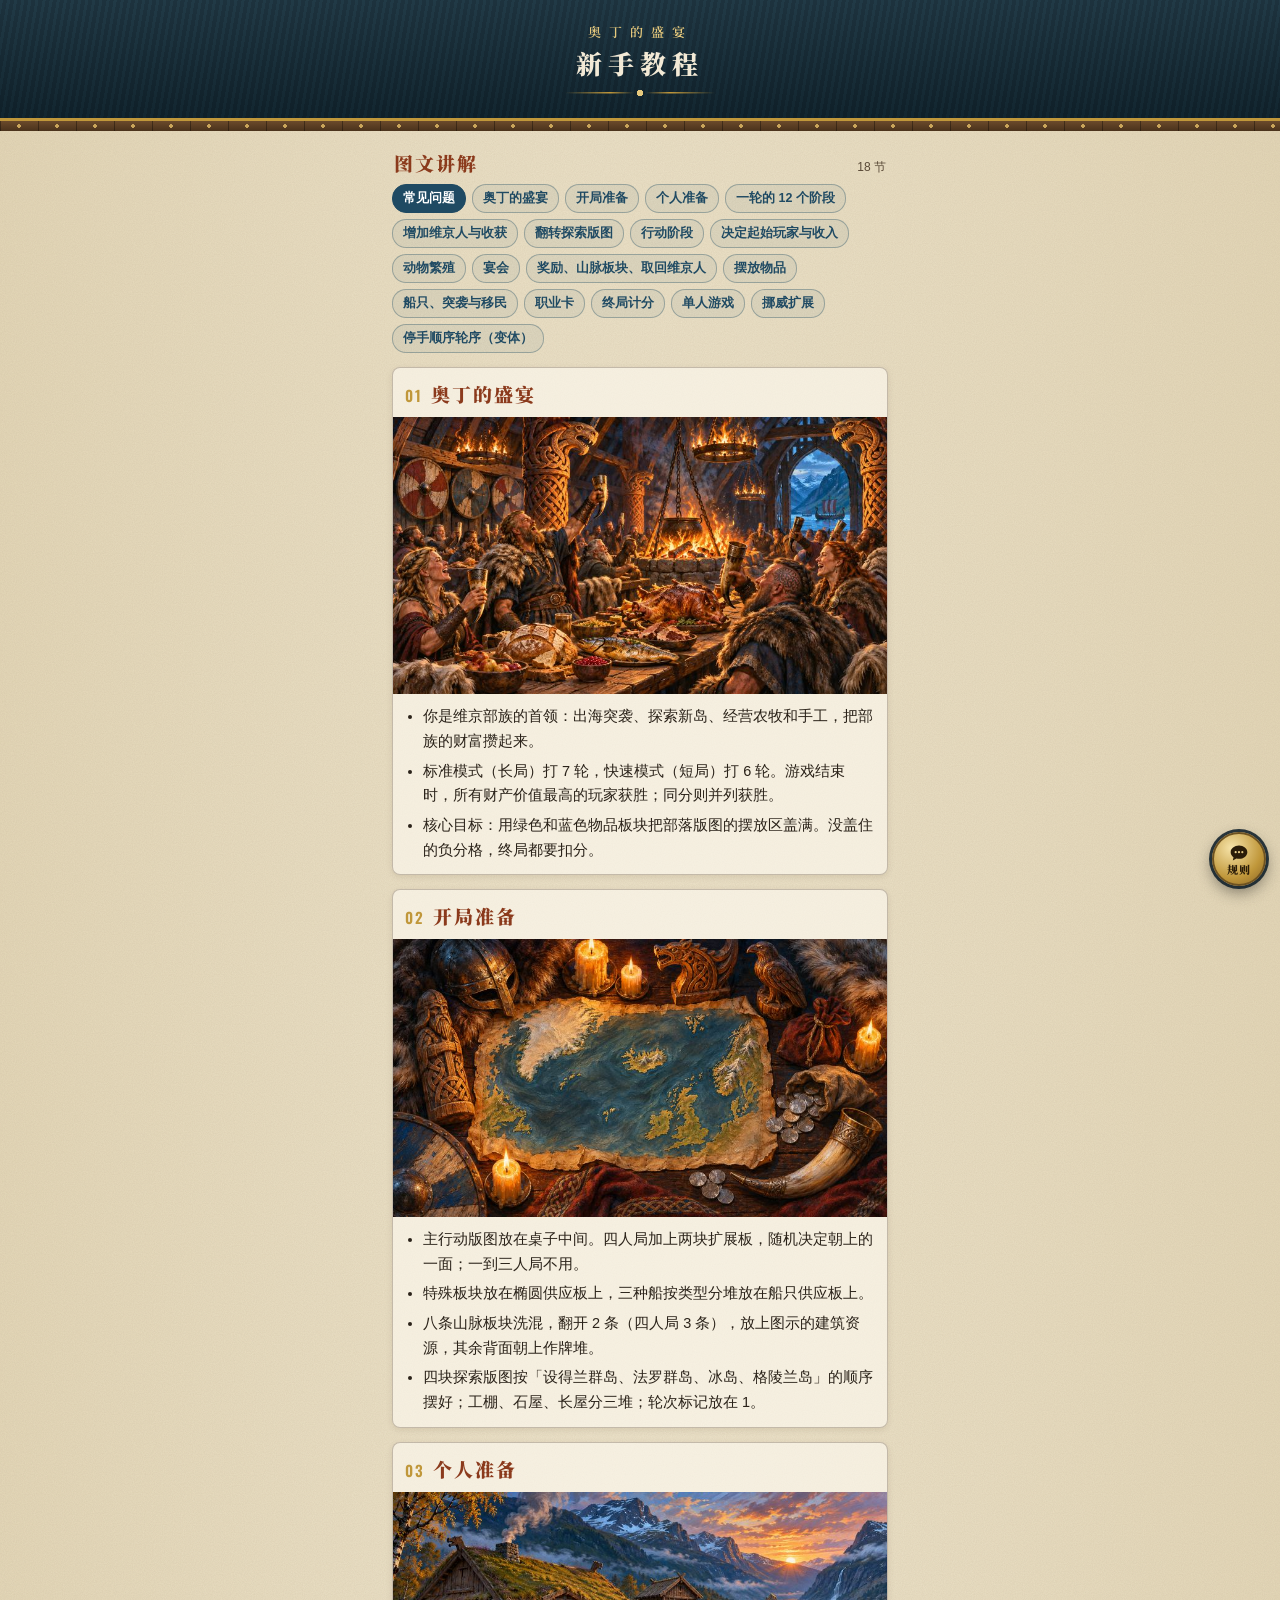
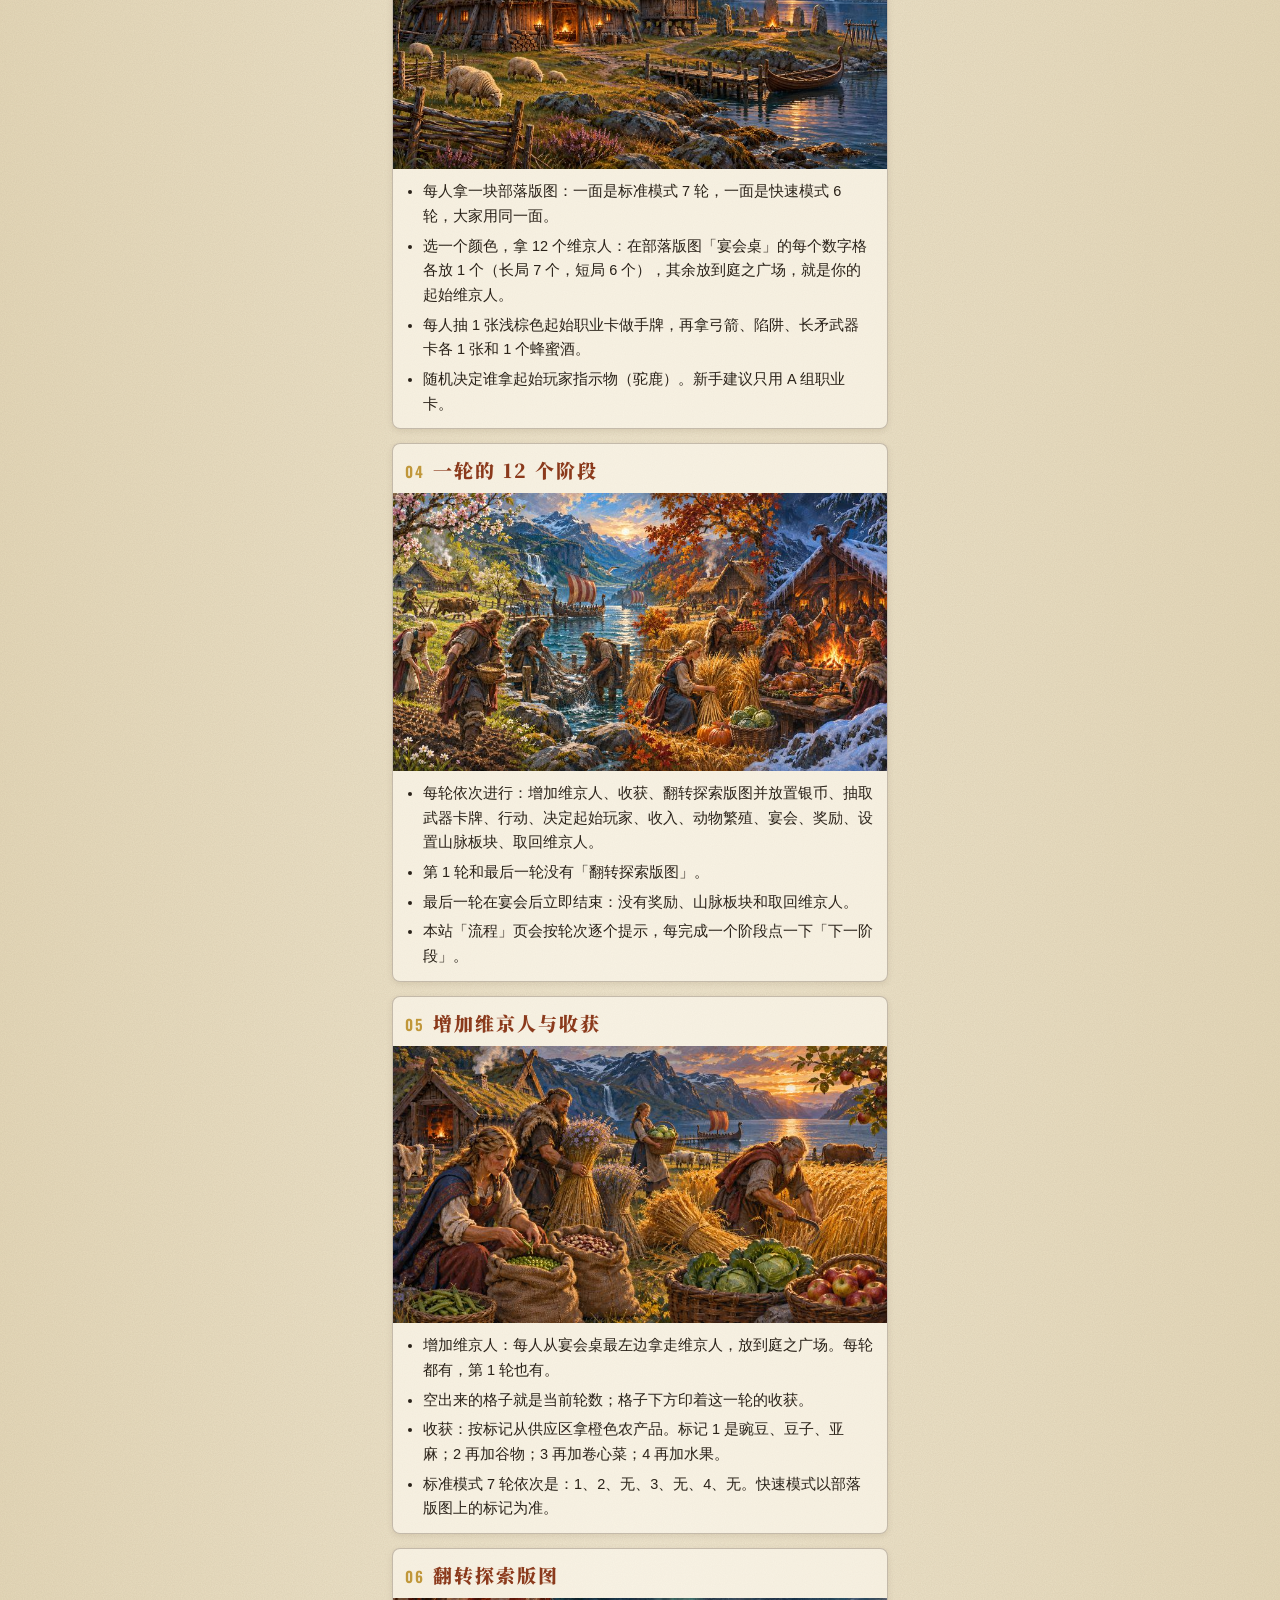
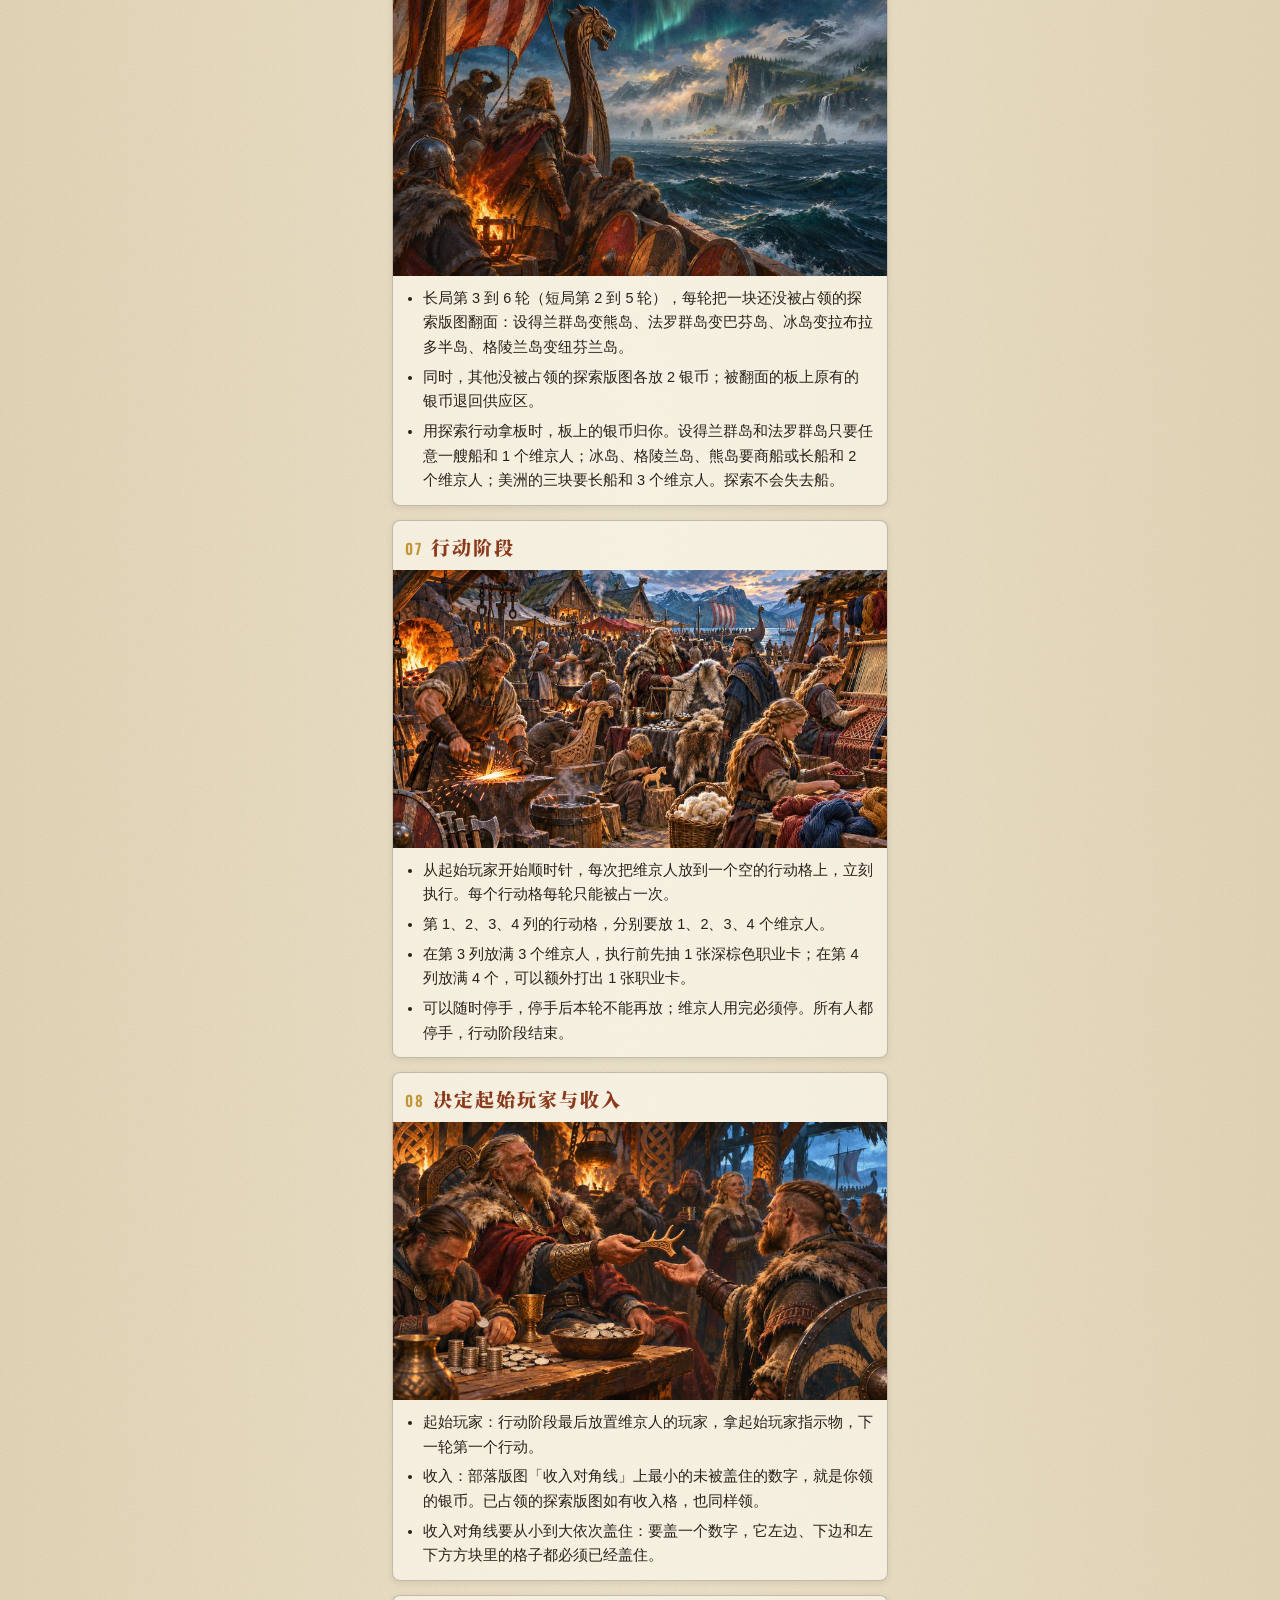
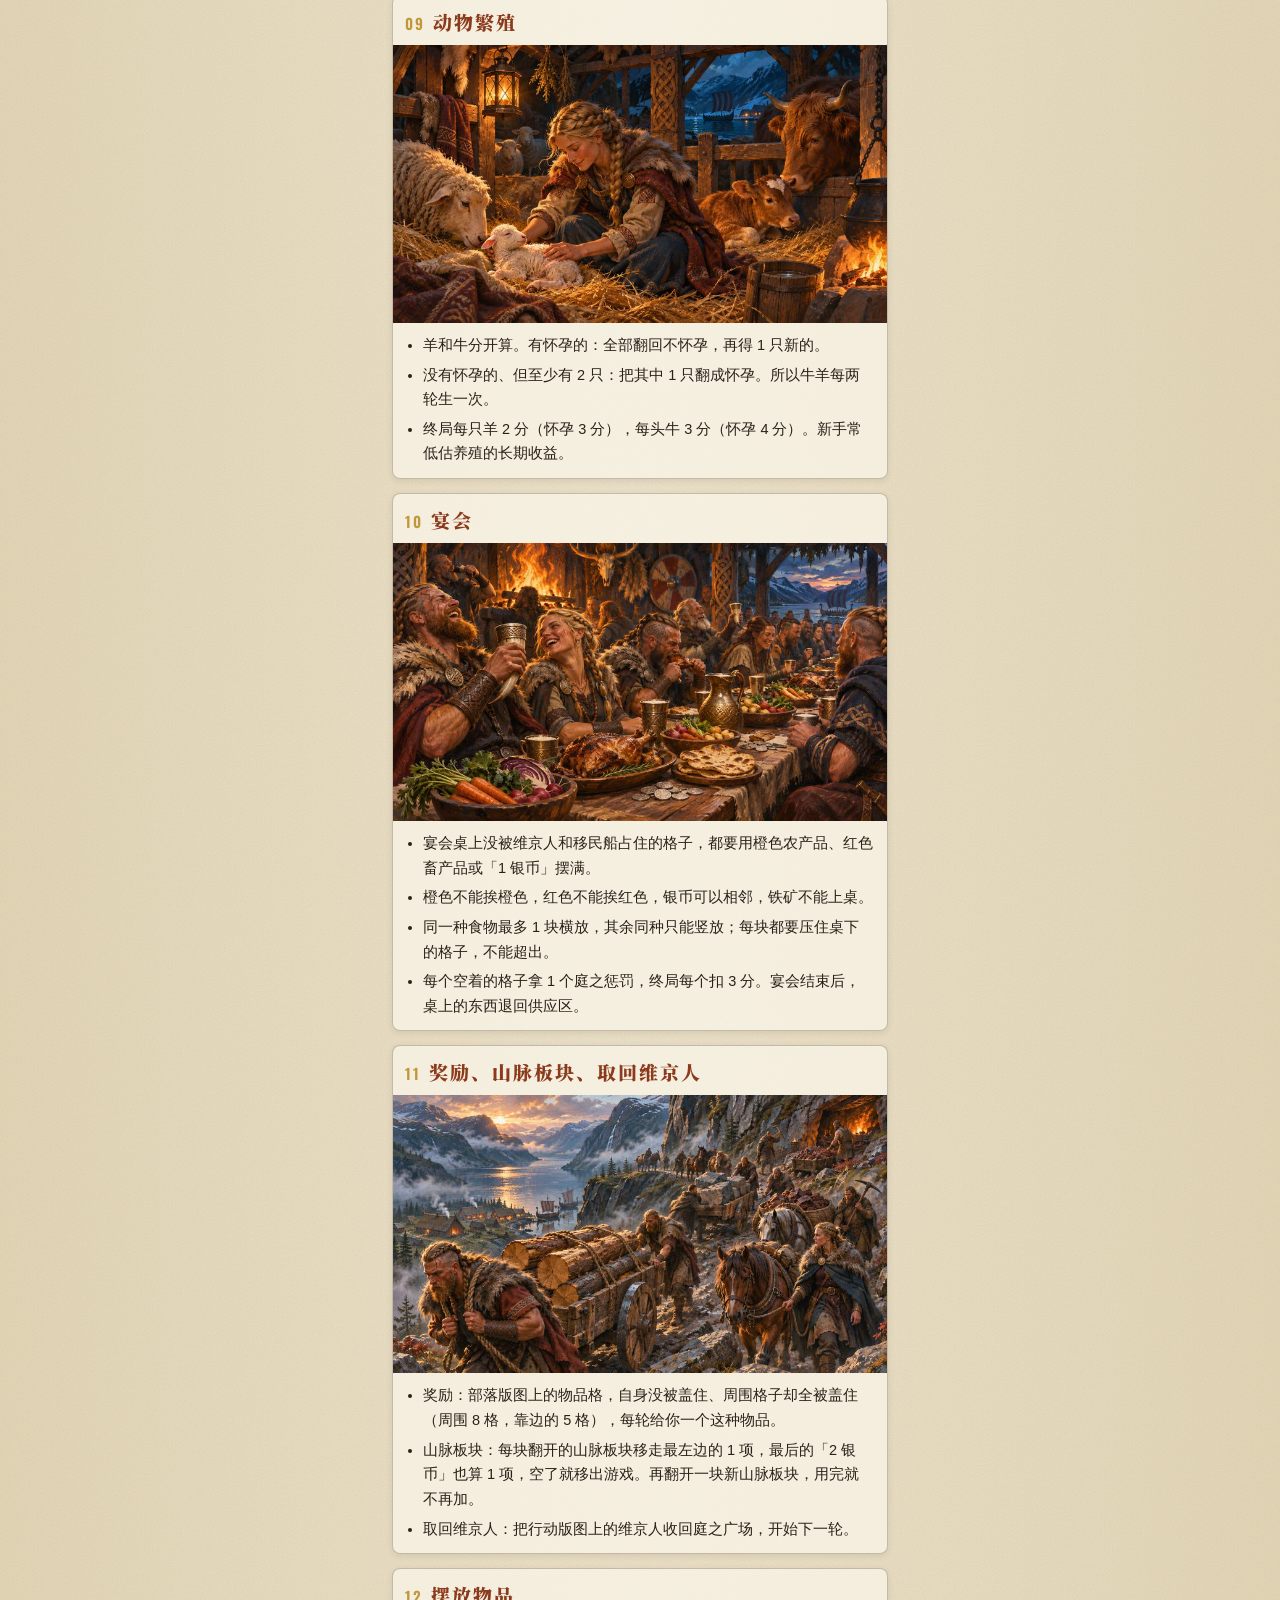
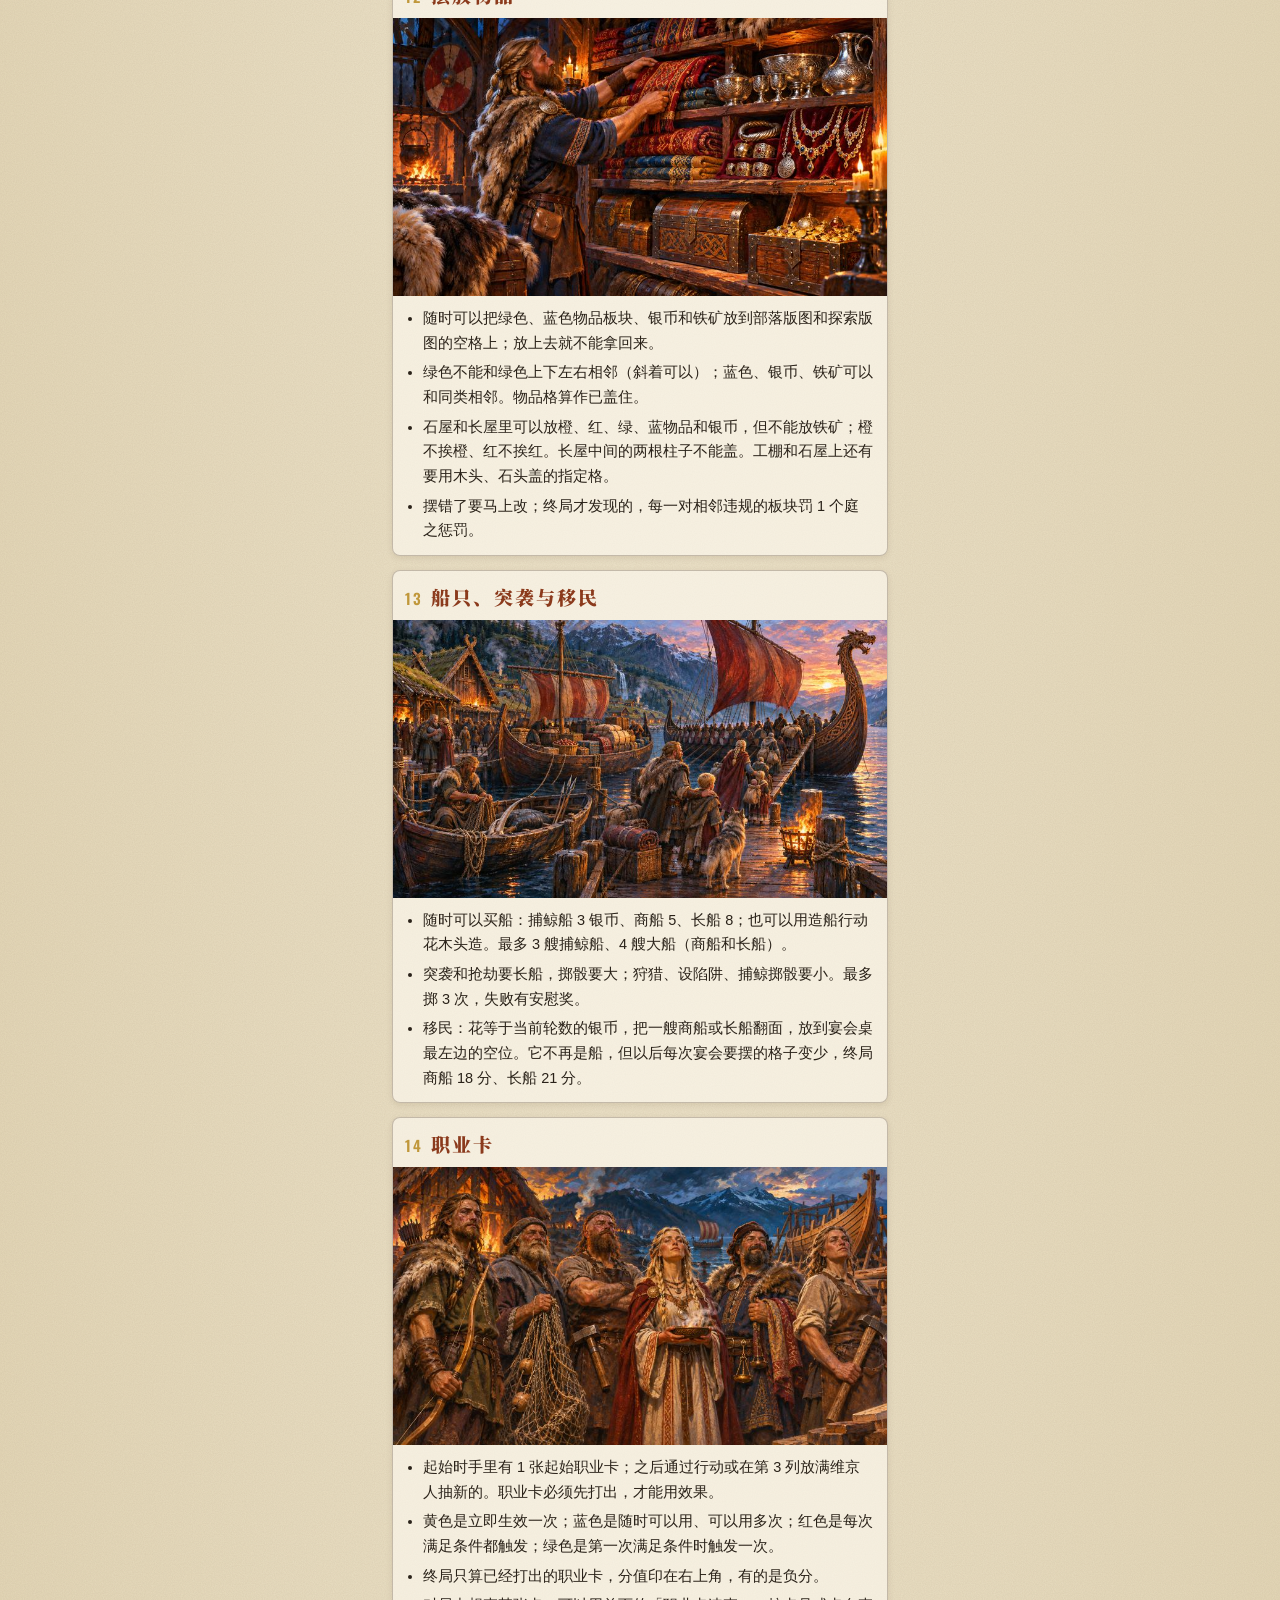
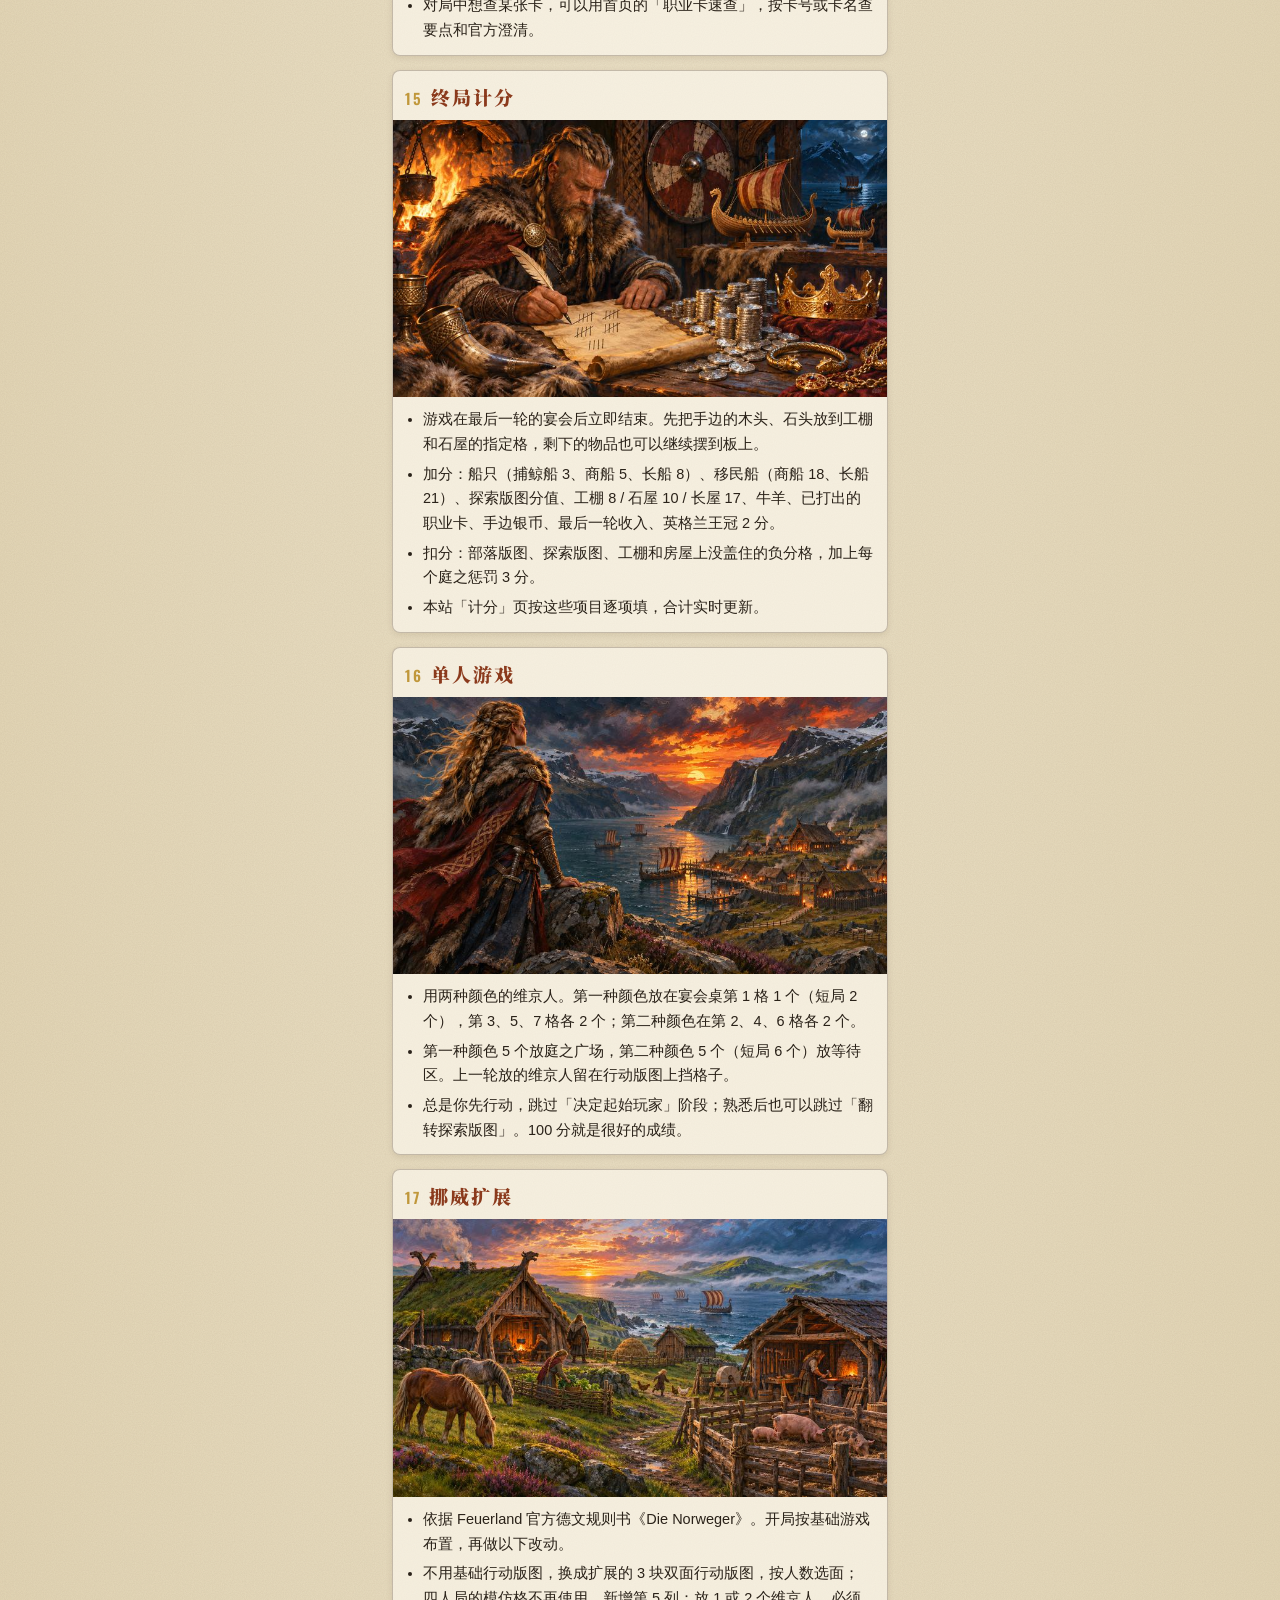
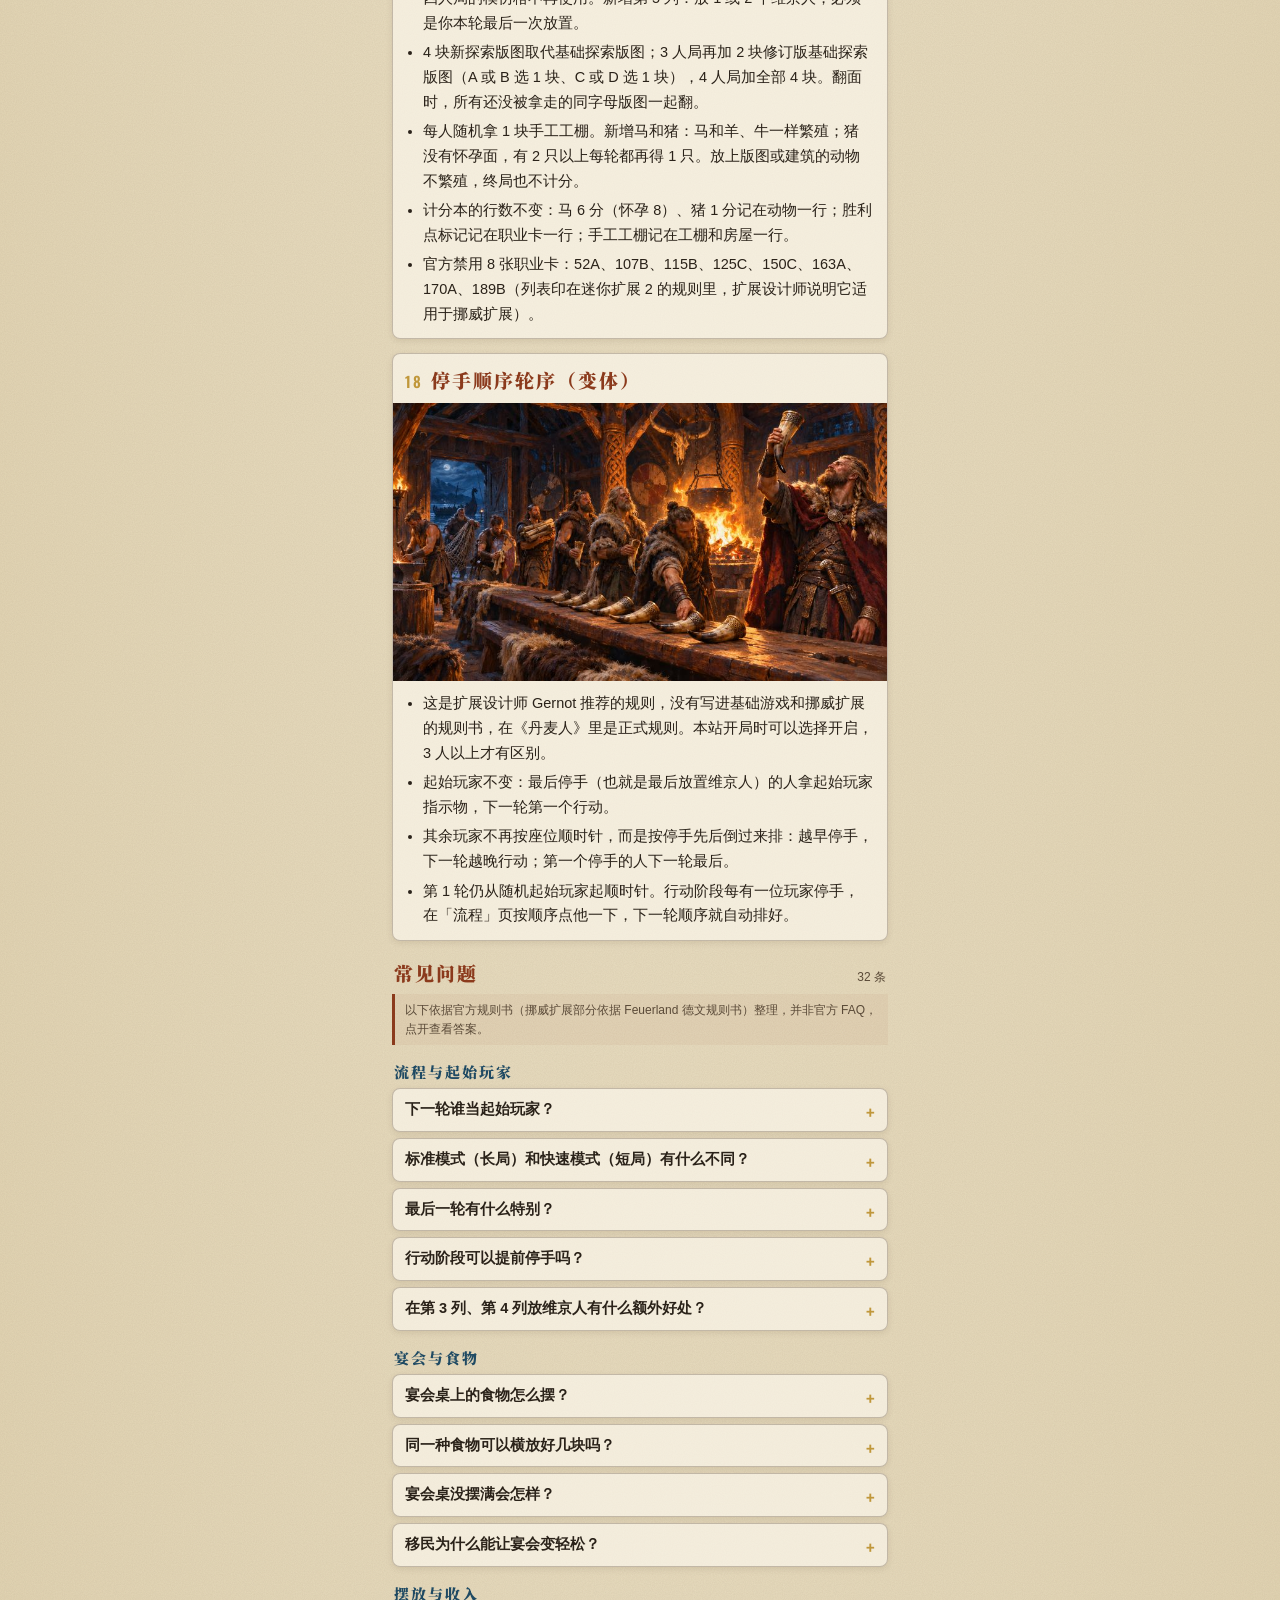
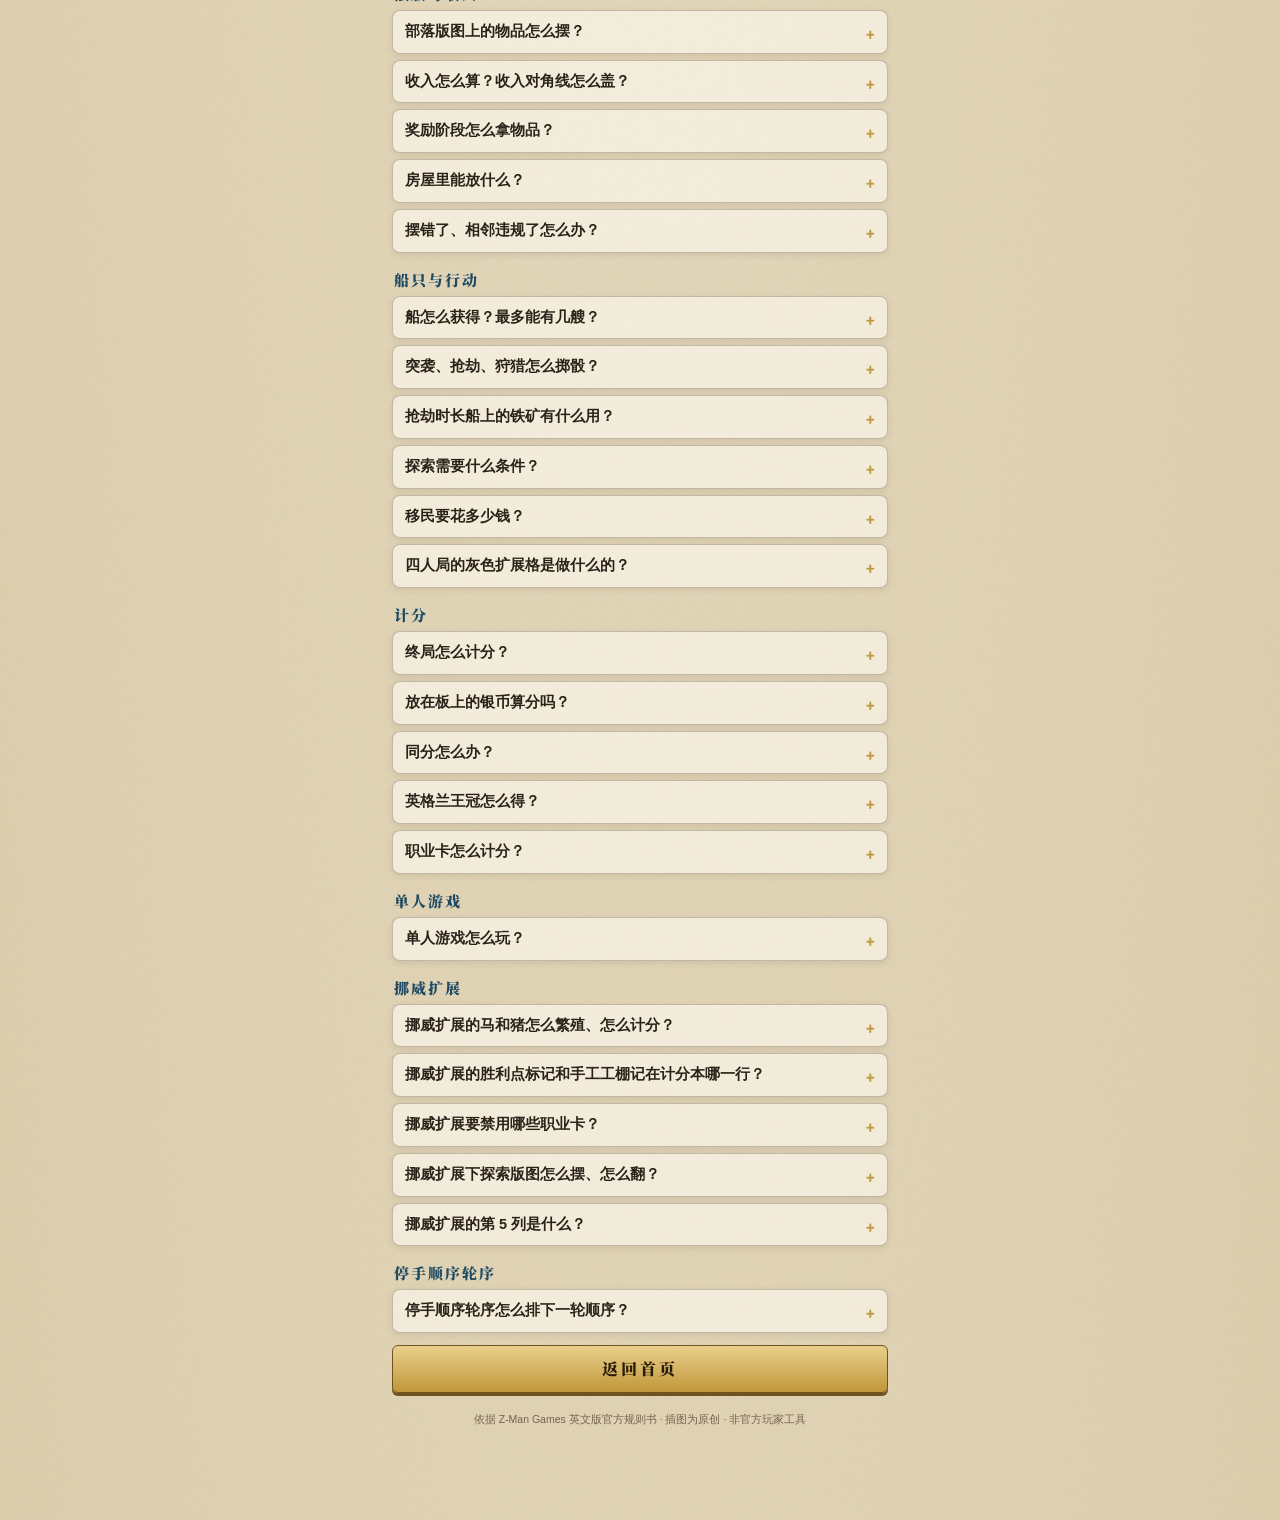
==== commit b961f714: "按社区调研补功能：每人自己计分防错、成绩参照、停手顺序轮序、挪威扩展、职业卡速查 - 计分页分「我的计分」和「全桌总览」：每人只填自己，快捷按钮，标出不可能的分值，提醒最终收入与银币勿重复计分 - 往" ====
--- a/public/guide.html
+++ b/public/guide.html
@@ -18,8 +18,8 @@
 <div style="position:absolute;width:0;height:0;overflow:hidden"><img src="img/icon-512.jpg" alt=""></div>
 <div class="hero"><div class="en">奥丁的盛宴</div><h1>新手教程</h1><div class="orn"></div></div><div class="band"></div>
 <div class="wrap guide">
-<h2 class="h">图文讲解<small>16 节</small></h2>
-<nav class="toc"><a class="fqa" href="#faq">常见问题</a><a href="#s1">奥丁的盛宴</a><a href="#s2">开局准备</a><a href="#s3">个人准备</a><a href="#s4">一轮的 12 个阶段</a><a href="#s5">增加维京人与收获</a><a href="#s6">翻转探索版图</a><a href="#s7">行动阶段</a><a href="#s8">决定起始玩家与收入</a><a href="#s9">动物繁殖</a><a href="#s10">宴会</a><a href="#s11">奖励、山脉板块、取回维京人</a><a href="#s12">摆放物品</a><a href="#s13">船只、突袭与移民</a><a href="#s14">职业卡</a><a href="#s15">终局计分</a><a href="#s16">单人游戏</a></nav>
+<h2 class="h">图文讲解<small>18 节</small></h2>
+<nav class="toc"><a class="fqa" href="#faq">常见问题</a><a href="#s1">奥丁的盛宴</a><a href="#s2">开局准备</a><a href="#s3">个人准备</a><a href="#s4">一轮的 12 个阶段</a><a href="#s5">增加维京人与收获</a><a href="#s6">翻转探索版图</a><a href="#s7">行动阶段</a><a href="#s8">决定起始玩家与收入</a><a href="#s9">动物繁殖</a><a href="#s10">宴会</a><a href="#s11">奖励、山脉板块、取回维京人</a><a href="#s12">摆放物品</a><a href="#s13">船只、突袭与移民</a><a href="#s14">职业卡</a><a href="#s15">终局计分</a><a href="#s16">单人游戏</a><a href="#s17">挪威扩展</a><a href="#s18">停手顺序轮序（变体）</a></nav>
 <section class="card gs" id="s1"><h2 class="h"><span><i>01</i>奥丁的盛宴</span></h2>
 <img src="guide/01.jpg" width="800" height="450" alt="奥丁的盛宴" loading="eager"><ul><li>你是维京部族的首领：出海突袭、探索新岛、经营农牧和手工，把部族的财富攒起来。</li><li>标准模式（长局）打 7 轮，快速模式（短局）打 6 轮。游戏结束时，所有财产价值最高的玩家获胜；同分则并列获胜。</li><li>核心目标：用绿色和蓝色物品板块把部落版图的摆放区盖满。没盖住的负分格，终局都要扣分。</li></ul></section>
 <section class="card gs" id="s2"><h2 class="h"><span><i>02</i>开局准备</span></h2>
@@ -47,14 +47,18 @@
 <section class="card gs" id="s13"><h2 class="h"><span><i>13</i>船只、突袭与移民</span></h2>
 <img src="guide/13.jpg" width="800" height="450" alt="船只、突袭与移民" loading="lazy"><ul><li>随时可以买船：捕鲸船 3 银币、商船 5、长船 8；也可以用造船行动花木头造。最多 3 艘捕鲸船、4 艘大船（商船和长船）。</li><li>突袭和抢劫要长船，掷骰要大；狩猎、设陷阱、捕鲸掷骰要小。最多掷 3 次，失败有安慰奖。</li><li>移民：花等于当前轮数的银币，把一艘商船或长船翻面，放到宴会桌最左边的空位。它不再是船，但以后每次宴会要摆的格子变少，终局商船 18 分、长船 21 分。</li></ul></section>
 <section class="card gs" id="s14"><h2 class="h"><span><i>14</i>职业卡</span></h2>
-<img src="guide/14.jpg" width="800" height="450" alt="职业卡" loading="lazy"><ul><li>起始时手里有 1 张起始职业卡；之后通过行动或在第 3 列放满维京人抽新的。职业卡必须先打出，才能用效果。</li><li>黄色是立即生效一次；蓝色是随时可以用、可以用多次；红色是每次满足条件都触发；绿色是第一次满足条件时触发一次。</li><li>终局只算已经打出的职业卡，分值印在右上角，有的是负分。</li></ul></section>
+<img src="guide/14.jpg" width="800" height="450" alt="职业卡" loading="lazy"><ul><li>起始时手里有 1 张起始职业卡；之后通过行动或在第 3 列放满维京人抽新的。职业卡必须先打出，才能用效果。</li><li>黄色是立即生效一次；蓝色是随时可以用、可以用多次；红色是每次满足条件都触发；绿色是第一次满足条件时触发一次。</li><li>终局只算已经打出的职业卡，分值印在右上角，有的是负分。</li><li>对局中想查某张卡，可以用首页的「职业卡速查」，按卡号或卡名查要点和官方澄清。</li></ul></section>
 <section class="card gs" id="s15"><h2 class="h"><span><i>15</i>终局计分</span></h2>
 <img src="guide/15.jpg" width="800" height="450" alt="终局计分" loading="lazy"><ul><li>游戏在最后一轮的宴会后立即结束。先把手边的木头、石头放到工棚和石屋的指定格，剩下的物品也可以继续摆到板上。</li><li>加分：船只（捕鲸船 3、商船 5、长船 8）、移民船（商船 18、长船 21）、探索版图分值、工棚 8 / 石屋 10 / 长屋 17、牛羊、已打出的职业卡、手边银币、最后一轮收入、英格兰王冠 2 分。</li><li>扣分：部落版图、探索版图、工棚和房屋上没盖住的负分格，加上每个庭之惩罚 3 分。</li><li>本站「计分」页按这些项目逐项填，合计实时更新。</li></ul></section>
 <section class="card gs" id="s16"><h2 class="h"><span><i>16</i>单人游戏</span></h2>
 <img src="guide/16.jpg" width="800" height="450" alt="单人游戏" loading="lazy"><ul><li>用两种颜色的维京人。第一种颜色放在宴会桌第 1 格 1 个（短局 2 个），第 3、5、7 格各 2 个；第二种颜色在第 2、4、6 格各 2 个。</li><li>第一种颜色 5 个放庭之广场，第二种颜色 5 个（短局 6 个）放等待区。上一轮放的维京人留在行动版图上挡格子。</li><li>总是你先行动，跳过「决定起始玩家」阶段；熟悉后也可以跳过「翻转探索版图」。100 分就是很好的成绩。</li></ul></section>
-<h2 class="h" id="faq">常见问题<small>26 条</small></h2>
-<p class="note">以下依据官方规则书整理，并非官方 FAQ，点开查看答案。具体某张职业卡的效果，请查规则书附录。</p>
-<h3 class="fq-cat">流程与起始玩家</h3><details class="card fq"><summary>下一轮谁当起始玩家？</summary><p>每轮第 6 阶段，行动阶段里最后一个放置维京人的玩家拿起始玩家指示物（驼鹿），下一轮第一个行动。第一轮的起始玩家随机决定。 <a href="https://boardgamegeek.com/filepage/136602/english-rulebook" target="_blank" rel="noopener">来源：规则书</a></p></details><details class="card fq"><summary>标准模式（长局）和快速模式（短局）有什么不同？</summary><p>长局打 7 轮，短局打 6 轮，部落版图分别用对应的一面，每轮的收获也不同。短局宴会桌上只放 6 个维京人，所以开局庭之广场多 1 个维京人；探索版图在第 2 到 5 轮翻面（长局是第 3 到 6 轮）。 <a href="https://boardgamegeek.com/filepage/136602/english-rulebook" target="_blank" rel="noopener">来源：规则书</a></p></details><details class="card fq"><summary>最后一轮有什么特别？</summary><p>游戏在最后一轮的宴会阶段后立即结束：没有奖励阶段，也不调整山脉板块、不取回维京人。最后一轮的收入可以不领银币，改记到计分表的「最终收入」。 <a href="https://boardgamegeek.com/filepage/136602/english-rulebook" target="_blank" rel="noopener">来源：规则书</a></p></details><details class="card fq"><summary>行动阶段可以提前停手吗？</summary><p>可以。即使庭之广场还有维京人，也可以选择停手，但停手后本轮不能再放。维京人用完必须停手。所有人都停手后，行动阶段结束。 <a href="https://boardgamegeek.com/filepage/136602/english-rulebook" target="_blank" rel="noopener">来源：规则书</a></p></details><details class="card fq"><summary>在第 3 列、第 4 列放维京人有什么额外好处？</summary><p>在第 3 列放满 3 个维京人时，执行行动前先抽 1 张深棕色职业卡进手牌；在第 4 列放满 4 个维京人时，可以在执行行动前或后从手牌打出 1 张职业卡。 <a href="https://boardgamegeek.com/filepage/136602/english-rulebook" target="_blank" rel="noopener">来源：规则书</a></p></details><h3 class="fq-cat">宴会与食物</h3><details class="card fq"><summary>宴会桌上的食物怎么摆？</summary><p>在宴会桌上没被维京人和移民船占住的格子里，摆橙色农产品、红色畜产品或「1 银币」。橙色不能挨橙色，红色不能挨红色，银币可以相邻，铁矿不能上桌。每块都要压住桌下的格子、不能超出。 <a href="https://boardgamegeek.com/filepage/136602/english-rulebook" target="_blank" rel="noopener">来源：规则书</a></p></details><details class="card fq"><summary>同一种食物可以横放好几块吗？</summary><p>不行。同一种食物最多只能有 1 块横放，其余同种的只能竖放（正方形板块不受影响）。所以每次宴会最好不要重复上同一种大块肉。 <a href="https://boardgamegeek.com/filepage/136602/english-rulebook" target="_blank" rel="noopener">来源：规则书</a></p></details><details class="card fq"><summary>宴会桌没摆满会怎样？</summary><p>每个空着没摆东西的格子，拿 1 个庭之惩罚放进自己的供应区，一直保留到游戏结束，终局每个扣 3 分。 <a href="https://boardgamegeek.com/filepage/136602/english-rulebook" target="_blank" rel="noopener">来源：规则书</a></p></details><details class="card fq"><summary>移民为什么能让宴会变轻松？</summary><p>移民时把一艘商船或长船翻面，放到宴会桌最左边的空位，之后每次宴会它都占住格子，要摆的食物就少了。移民船终局商船值 18 分、长船值 21 分。 <a href="https://boardgamegeek.com/filepage/136602/english-rulebook" target="_blank" rel="noopener">来源：规则书</a></p></details><h3 class="fq-cat">摆放与收入</h3><details class="card fq"><summary>部落版图上的物品怎么摆？</summary><p>随时可以把绿色、蓝色物品板块和银币、铁矿放到空格上。绿色不能和绿色上下左右相邻（斜着可以）；蓝色、银币、铁矿可以和同类相邻。放上去就不能再拿回来。 <a href="https://boardgamegeek.com/filepage/136602/english-rulebook" target="_blank" rel="noopener">来源：规则书</a></p></details><details class="card fq"><summary>收入怎么算？收入对角线怎么盖？</summary><p>收入阶段领的银币，等于收入对角线上最小的未被盖住的数字。对角线要从小到大盖：要盖某个数字，它左边、下边以及左下方方块里的格子都必须已经盖住。印着物品图案的格子算作已经盖住。 <a href="https://boardgamegeek.com/filepage/136602/english-rulebook" target="_blank" rel="noopener">来源：规则书</a></p></details><details class="card fq"><summary>奖励阶段怎么拿物品？</summary><p>部落版图上的物品格如果自身没被盖住，而它周围的格子全被盖住（周围 8 格，靠边的只有 5 格），每轮奖励阶段你都得到这种物品。如果把物品格本身盖住，就失去这个奖励。 <a href="https://boardgamegeek.com/filepage/136602/english-rulebook" target="_blank" rel="noopener">来源：规则书</a></p></details><details class="card fq"><summary>房屋里能放什么？</summary><p>石屋和长屋里可以放橙、红、绿、蓝物品和银币，但不能放铁矿；橙色不能挨橙色，红色不能挨红色。长屋中间的两根柱子不能盖。工棚和石屋还有要用木头、石头盖的指定格，终局时可以把手边的木头、石头放上去。 <a href="https://boardgamegeek.com/filepage/136602/english-rulebook" target="_blank" rel="noopener">来源：规则书</a></p></details><details class="card fq"><summary>摆错了、相邻违规了怎么办？</summary><p>发现了要马上改正。如果到终局才发现，每一对违规相邻的板块，罚 1 个庭之惩罚（每个 −3 分）。 <a href="https://boardgamegeek.com/filepage/136602/english-rulebook" target="_blank" rel="noopener">来源：规则书</a></p></details><h3 class="fq-cat">船只与行动</h3><details class="card fq"><summary>船怎么获得？最多能有几艘？</summary><p>随时可以花银币买船：捕鲸船 3、商船 5、长船 8；也可以用造船行动花木头建造。船停在部落版图的港湾里，最多 3 艘捕鲸船和 4 艘大船（商船和长船）。同一艘船一轮内可以用于多个不同的行动。 <a href="https://boardgamegeek.com/filepage/136602/english-rulebook" target="_blank" rel="noopener">来源：规则书</a></p></details><details class="card fq"><summary>突袭、抢劫、狩猎怎么掷骰？</summary><p>突袭用橙色 8 面骰、抢劫用蓝色 12 面骰，都要掷大；狩猎、设陷阱用橙色骰、捕鲸用蓝色骰，都要掷小。每次最多掷 3 次，重掷会作废上一次，随时可以停。失败时可以拿安慰奖。 <a href="https://boardgamegeek.com/filepage/136602/english-rulebook" target="_blank" rel="noopener">来源：规则书</a></p></details><details class="card fq"><summary>抢劫时长船上的铁矿有什么用？</summary><p>抢劫必须有长船，有多艘时用铁矿最多的那艘；骰子结果每有 1 个铁矿加 1（铁矿保留）。还可以花石头、长剑每个再加 1。突袭（橙色骰）则不能用船上的铁矿。 <a href="https://boardgamegeek.com/filepage/136602/english-rulebook" target="_blank" rel="noopener">来源：规则书</a></p></details><details class="card fq"><summary>探索需要什么条件？</summary><p>设得兰群岛、法罗群岛：任意一艘船，1 个维京人（只能用 1 个维京人的行动格）。冰岛、格陵兰岛、熊岛：商船或长船，2 个维京人。巴芬岛、拉布拉多半岛、纽芬兰岛：长船，3 个维京人。探索不会失去船，板上的银币归你。 <a href="https://boardgamegeek.com/filepage/136602/english-rulebook" target="_blank" rel="noopener">来源：规则书</a></p></details><details class="card fq"><summary>移民要花多少钱？</summary><p>移民要支付等于当前轮数的银币，然后把一艘商船或长船翻面放到宴会桌上。长船上的铁矿会失去。维京人不会因为移民减少。 <a href="https://boardgamegeek.com/filepage/136602/english-rulebook" target="_blank" rel="noopener">来源：规则书</a></p></details><details class="card fq"><summary>四人局的灰色扩展格是做什么的？</summary><p>四人局的扩展板上，灰色行动格可以模仿同一列里已被其他玩家占用的行动格（不能模仿空格或自己占的格子）。每局只有两列有模仿格，开局随机决定扩展板朝上的面。 <a href="https://boardgamegeek.com/filepage/136602/english-rulebook" target="_blank" rel="noopener">来源：规则书</a></p></details><h3 class="fq-cat">计分</h3><details class="card fq"><summary>终局怎么计分？</summary><p>加分：船只（捕鲸船 3、商船 5、长船 8）、移民船（商船 18、长船 21）、探索版图分值、工棚 8 / 石屋 10 / 长屋 17、羊 2（怀孕 3）、牛 3（怀孕 4）、已打出的职业卡、手边银币、最终收入、英格兰王冠 2 分。扣分：部落版图、探索版图、房屋上没盖住的负分格，以及每个庭之惩罚 3 分。 <a href="https://boardgamegeek.com/filepage/136602/english-rulebook" target="_blank" rel="noopener">来源：规则书</a></p></details><details class="card fq"><summary>放在板上的银币算分吗？</summary><p>不算。只有手边供应区里的银币按面值计分，已经放在部落版图、探索版图或房屋上的银币不再计分（它的作用是盖住格子）。 <a href="https://boardgamegeek.com/filepage/136602/english-rulebook" target="_blank" rel="noopener">来源：规则书</a></p></details><details class="card fq"><summary>同分怎么办？</summary><p>规则书规定同分时并列获胜，没有额外的比较规则。本站结算页会显示「并列第一」。 <a href="https://boardgamegeek.com/filepage/136602/english-rulebook" target="_blank" rel="noopener">来源：规则书</a></p></details><details class="card fq"><summary>英格兰王冠怎么得？</summary><p>英格兰王冠是剑值最高的特殊板块。突袭或抢劫成功时，可以拿剑值不超过战斗结果的蓝色物品或特殊板块；王冠是唯一不能用「购买特殊板块」行动买的特殊板块。持有者终局额外得 2 分，不管它在供应区还是已经摆在板上。 <a href="https://boardgamegeek.com/filepage/136602/english-rulebook" target="_blank" rel="noopener">来源：规则书</a></p></details><details class="card fq"><summary>职业卡怎么计分？</summary><p>只计已经打出的职业卡，分值印在卡的右上角，有的职业卡是负分（规则书举的例子是一张 −1 分的职业卡）。手里没打出的职业卡不计分。 <a href="https://boardgamegeek.com/filepage/136602/english-rulebook" target="_blank" rel="noopener">来源：规则书</a></p></details><h3 class="fq-cat">单人游戏</h3><details class="card fq"><summary>单人游戏怎么玩？</summary><p>用两种颜色的维京人：上一轮放的维京人留在行动版图上挡住行动格。你总是先行动，跳过「决定起始玩家」阶段；熟悉后也可以跳过「翻转探索版图」。100 分就算很好的成绩。 <a href="https://boardgamegeek.com/filepage/136602/english-rulebook" target="_blank" rel="noopener">来源：规则书</a></p></details>
+<section class="card gs" id="s17"><h2 class="h"><span><i>17</i>挪威扩展</span></h2>
+<img src="guide/17.jpg" width="800" height="450" alt="挪威扩展" loading="lazy"><ul><li>依据 Feuerland 官方德文规则书《Die Norweger》。开局按基础游戏布置，再做以下改动。</li><li>不用基础行动版图，换成扩展的 3 块双面行动版图，按人数选面；四人局的模仿格不再使用。新增第 5 列：放 1 或 2 个维京人，必须是你本轮最后一次放置。</li><li>4 块新探索版图取代基础探索版图；3 人局再加 2 块修订版基础探索版图（A 或 B 选 1 块、C 或 D 选 1 块），4 人局加全部 4 块。翻面时，所有还没被拿走的同字母版图一起翻。</li><li>每人随机拿 1 块手工工棚。新增马和猪：马和羊、牛一样繁殖；猪没有怀孕面，有 2 只以上每轮都再得 1 只。放上版图或建筑的动物不繁殖，终局也不计分。</li><li>计分本的行数不变：马 6 分（怀孕 8）、猪 1 分记在动物一行；胜利点标记记在职业卡一行；手工工棚记在工棚和房屋一行。</li><li>官方禁用 8 张职业卡：52A、107B、115B、125C、150C、163A、170A、189B（列表印在迷你扩展 2 的规则里，扩展设计师说明它适用于挪威扩展）。</li></ul></section>
+<section class="card gs" id="s18"><h2 class="h"><span><i>18</i>停手顺序轮序（变体）</span></h2>
+<img src="guide/18.jpg" width="800" height="450" alt="停手顺序轮序（变体）" loading="lazy"><ul><li>这是扩展设计师 Gernot 推荐的规则，没有写进基础游戏和挪威扩展的规则书，在《丹麦人》里是正式规则。本站开局时可以选择开启，3 人以上才有区别。</li><li>起始玩家不变：最后停手（也就是最后放置维京人）的人拿起始玩家指示物，下一轮第一个行动。</li><li>其余玩家不再按座位顺时针，而是按停手先后倒过来排：越早停手，下一轮越晚行动；第一个停手的人下一轮最后。</li><li>第 1 轮仍从随机起始玩家起顺时针。行动阶段每有一位玩家停手，在「流程」页按顺序点他一下，下一轮顺序就自动排好。</li></ul></section>
+<h2 class="h" id="faq">常见问题<small>32 条</small></h2>
+<p class="note">以下依据官方规则书（挪威扩展部分依据 Feuerland 德文规则书）整理，并非官方 FAQ，点开查看答案。</p>
+<h3 class="fq-cat">流程与起始玩家</h3><details class="card fq"><summary>下一轮谁当起始玩家？</summary><p>每轮第 6 阶段，行动阶段里最后一个放置维京人的玩家拿起始玩家指示物（驼鹿），下一轮第一个行动。第一轮的起始玩家随机决定。 <a href="https://boardgamegeek.com/filepage/136602/english-rulebook" target="_blank" rel="noopener">来源：规则书</a></p></details><details class="card fq"><summary>标准模式（长局）和快速模式（短局）有什么不同？</summary><p>长局打 7 轮，短局打 6 轮，部落版图分别用对应的一面，每轮的收获也不同。短局宴会桌上只放 6 个维京人，所以开局庭之广场多 1 个维京人；探索版图在第 2 到 5 轮翻面（长局是第 3 到 6 轮）。 <a href="https://boardgamegeek.com/filepage/136602/english-rulebook" target="_blank" rel="noopener">来源：规则书</a></p></details><details class="card fq"><summary>最后一轮有什么特别？</summary><p>游戏在最后一轮的宴会阶段后立即结束：没有奖励阶段，也不调整山脉板块、不取回维京人。最后一轮的收入可以不领银币，改记到计分表的「最终收入」。 <a href="https://boardgamegeek.com/filepage/136602/english-rulebook" target="_blank" rel="noopener">来源：规则书</a></p></details><details class="card fq"><summary>行动阶段可以提前停手吗？</summary><p>可以。即使庭之广场还有维京人，也可以选择停手，但停手后本轮不能再放。维京人用完必须停手。所有人都停手后，行动阶段结束。 <a href="https://boardgamegeek.com/filepage/136602/english-rulebook" target="_blank" rel="noopener">来源：规则书</a></p></details><details class="card fq"><summary>在第 3 列、第 4 列放维京人有什么额外好处？</summary><p>在第 3 列放满 3 个维京人时，执行行动前先抽 1 张深棕色职业卡进手牌；在第 4 列放满 4 个维京人时，可以在执行行动前或后从手牌打出 1 张职业卡。 <a href="https://boardgamegeek.com/filepage/136602/english-rulebook" target="_blank" rel="noopener">来源：规则书</a></p></details><h3 class="fq-cat">宴会与食物</h3><details class="card fq"><summary>宴会桌上的食物怎么摆？</summary><p>在宴会桌上没被维京人和移民船占住的格子里，摆橙色农产品、红色畜产品或「1 银币」。橙色不能挨橙色，红色不能挨红色，银币可以相邻，铁矿不能上桌。每块都要压住桌下的格子、不能超出。 <a href="https://boardgamegeek.com/filepage/136602/english-rulebook" target="_blank" rel="noopener">来源：规则书</a></p></details><details class="card fq"><summary>同一种食物可以横放好几块吗？</summary><p>不行。同一种食物最多只能有 1 块横放，其余同种的只能竖放（正方形板块不受影响）。所以每次宴会最好不要重复上同一种大块肉。 <a href="https://boardgamegeek.com/filepage/136602/english-rulebook" target="_blank" rel="noopener">来源：规则书</a></p></details><details class="card fq"><summary>宴会桌没摆满会怎样？</summary><p>每个空着没摆东西的格子，拿 1 个庭之惩罚放进自己的供应区，一直保留到游戏结束，终局每个扣 3 分。 <a href="https://boardgamegeek.com/filepage/136602/english-rulebook" target="_blank" rel="noopener">来源：规则书</a></p></details><details class="card fq"><summary>移民为什么能让宴会变轻松？</summary><p>移民时把一艘商船或长船翻面，放到宴会桌最左边的空位，之后每次宴会它都占住格子，要摆的食物就少了。移民船终局商船值 18 分、长船值 21 分。 <a href="https://boardgamegeek.com/filepage/136602/english-rulebook" target="_blank" rel="noopener">来源：规则书</a></p></details><h3 class="fq-cat">摆放与收入</h3><details class="card fq"><summary>部落版图上的物品怎么摆？</summary><p>随时可以把绿色、蓝色物品板块和银币、铁矿放到空格上。绿色不能和绿色上下左右相邻（斜着可以）；蓝色、银币、铁矿可以和同类相邻。放上去就不能再拿回来。 <a href="https://boardgamegeek.com/filepage/136602/english-rulebook" target="_blank" rel="noopener">来源：规则书</a></p></details><details class="card fq"><summary>收入怎么算？收入对角线怎么盖？</summary><p>收入阶段领的银币，等于收入对角线上最小的未被盖住的数字。对角线要从小到大盖：要盖某个数字，它左边、下边以及左下方方块里的格子都必须已经盖住。印着物品图案的格子算作已经盖住。 <a href="https://boardgamegeek.com/filepage/136602/english-rulebook" target="_blank" rel="noopener">来源：规则书</a></p></details><details class="card fq"><summary>奖励阶段怎么拿物品？</summary><p>部落版图上的物品格如果自身没被盖住，而它周围的格子全被盖住（周围 8 格，靠边的只有 5 格），每轮奖励阶段你都得到这种物品。如果把物品格本身盖住，就失去这个奖励。 <a href="https://boardgamegeek.com/filepage/136602/english-rulebook" target="_blank" rel="noopener">来源：规则书</a></p></details><details class="card fq"><summary>房屋里能放什么？</summary><p>石屋和长屋里可以放橙、红、绿、蓝物品和银币，但不能放铁矿；橙色不能挨橙色，红色不能挨红色。长屋中间的两根柱子不能盖。工棚和石屋还有要用木头、石头盖的指定格，终局时可以把手边的木头、石头放上去。 <a href="https://boardgamegeek.com/filepage/136602/english-rulebook" target="_blank" rel="noopener">来源：规则书</a></p></details><details class="card fq"><summary>摆错了、相邻违规了怎么办？</summary><p>发现了要马上改正。如果到终局才发现，每一对违规相邻的板块，罚 1 个庭之惩罚（每个 −3 分）。 <a href="https://boardgamegeek.com/filepage/136602/english-rulebook" target="_blank" rel="noopener">来源：规则书</a></p></details><h3 class="fq-cat">船只与行动</h3><details class="card fq"><summary>船怎么获得？最多能有几艘？</summary><p>随时可以花银币买船：捕鲸船 3、商船 5、长船 8；也可以用造船行动花木头建造。船停在部落版图的港湾里，最多 3 艘捕鲸船和 4 艘大船（商船和长船）。同一艘船一轮内可以用于多个不同的行动。 <a href="https://boardgamegeek.com/filepage/136602/english-rulebook" target="_blank" rel="noopener">来源：规则书</a></p></details><details class="card fq"><summary>突袭、抢劫、狩猎怎么掷骰？</summary><p>突袭用橙色 8 面骰、抢劫用蓝色 12 面骰，都要掷大；狩猎、设陷阱用橙色骰、捕鲸用蓝色骰，都要掷小。每次最多掷 3 次，重掷会作废上一次，随时可以停。失败时可以拿安慰奖。 <a href="https://boardgamegeek.com/filepage/136602/english-rulebook" target="_blank" rel="noopener">来源：规则书</a></p></details><details class="card fq"><summary>抢劫时长船上的铁矿有什么用？</summary><p>抢劫必须有长船，有多艘时用铁矿最多的那艘；骰子结果每有 1 个铁矿加 1（铁矿保留）。还可以花石头、长剑每个再加 1。突袭（橙色骰）则不能用船上的铁矿。 <a href="https://boardgamegeek.com/filepage/136602/english-rulebook" target="_blank" rel="noopener">来源：规则书</a></p></details><details class="card fq"><summary>探索需要什么条件？</summary><p>设得兰群岛、法罗群岛：任意一艘船，1 个维京人（只能用 1 个维京人的行动格）。冰岛、格陵兰岛、熊岛：商船或长船，2 个维京人。巴芬岛、拉布拉多半岛、纽芬兰岛：长船，3 个维京人。探索不会失去船，板上的银币归你。 <a href="https://boardgamegeek.com/filepage/136602/english-rulebook" target="_blank" rel="noopener">来源：规则书</a></p></details><details class="card fq"><summary>移民要花多少钱？</summary><p>移民要支付等于当前轮数的银币，然后把一艘商船或长船翻面放到宴会桌上。长船上的铁矿会失去。维京人不会因为移民减少。 <a href="https://boardgamegeek.com/filepage/136602/english-rulebook" target="_blank" rel="noopener">来源：规则书</a></p></details><details class="card fq"><summary>四人局的灰色扩展格是做什么的？</summary><p>四人局的扩展板上，灰色行动格可以模仿同一列里已被其他玩家占用的行动格（不能模仿空格或自己占的格子）。每局只有两列有模仿格，开局随机决定扩展板朝上的面。 <a href="https://boardgamegeek.com/filepage/136602/english-rulebook" target="_blank" rel="noopener">来源：规则书</a></p></details><h3 class="fq-cat">计分</h3><details class="card fq"><summary>终局怎么计分？</summary><p>加分：船只（捕鲸船 3、商船 5、长船 8）、移民船（商船 18、长船 21）、探索版图分值、工棚 8 / 石屋 10 / 长屋 17、羊 2（怀孕 3）、牛 3（怀孕 4）、已打出的职业卡、手边银币、最终收入、英格兰王冠 2 分。扣分：部落版图、探索版图、房屋上没盖住的负分格，以及每个庭之惩罚 3 分。 <a href="https://boardgamegeek.com/filepage/136602/english-rulebook" target="_blank" rel="noopener">来源：规则书</a></p></details><details class="card fq"><summary>放在板上的银币算分吗？</summary><p>不算。只有手边供应区里的银币按面值计分，已经放在部落版图、探索版图或房屋上的银币不再计分（它的作用是盖住格子）。 <a href="https://boardgamegeek.com/filepage/136602/english-rulebook" target="_blank" rel="noopener">来源：规则书</a></p></details><details class="card fq"><summary>同分怎么办？</summary><p>规则书规定同分时并列获胜，没有额外的比较规则。本站结算页会显示「并列第一」。 <a href="https://boardgamegeek.com/filepage/136602/english-rulebook" target="_blank" rel="noopener">来源：规则书</a></p></details><details class="card fq"><summary>英格兰王冠怎么得？</summary><p>英格兰王冠是剑值最高的特殊板块。突袭或抢劫成功时，可以拿剑值不超过战斗结果的蓝色物品或特殊板块；王冠是唯一不能用「购买特殊板块」行动买的特殊板块。持有者终局额外得 2 分，不管它在供应区还是已经摆在板上。 <a href="https://boardgamegeek.com/filepage/136602/english-rulebook" target="_blank" rel="noopener">来源：规则书</a></p></details><details class="card fq"><summary>职业卡怎么计分？</summary><p>只计已经打出的职业卡，分值印在卡的右上角，有的职业卡是负分（规则书举的例子是一张 −1 分的职业卡）。手里没打出的职业卡不计分。 <a href="https://boardgamegeek.com/filepage/136602/english-rulebook" target="_blank" rel="noopener">来源：规则书</a></p></details><h3 class="fq-cat">单人游戏</h3><details class="card fq"><summary>单人游戏怎么玩？</summary><p>用两种颜色的维京人：上一轮放的维京人留在行动版图上挡住行动格。你总是先行动，跳过「决定起始玩家」阶段；熟悉后也可以跳过「翻转探索版图」。100 分就算很好的成绩。 <a href="https://boardgamegeek.com/filepage/136602/english-rulebook" target="_blank" rel="noopener">来源：规则书</a></p></details><h3 class="fq-cat">挪威扩展</h3><details class="card fq"><summary>挪威扩展的马和猪怎么繁殖、怎么计分？</summary><p>马和羊、牛一样：有怀孕的就全部翻回并得 1 只新的，没有怀孕但至少 2 只就翻 1 只成怀孕。猪没有怀孕面，只要有 2 只以上，每轮繁殖阶段都再得 1 只。终局马 6 分（怀孕 8 分）、猪 1 分，和羊、牛一起记在动物一行；放上版图或建筑的动物不繁殖，也不计分。 <a href="https://www.feuerland-spiele.de/fileadmin/game/Ein_Fest_fuer_Odin/Exp_1_Die_Norweger/Regelbuch.pdf" target="_blank" rel="noopener">来源：挪威扩展规则书</a></p></details><details class="card fq"><summary>挪威扩展的胜利点标记和手工工棚记在计分本哪一行？</summary><p>胜利点标记（4、3、2 分）作为正分记在职业卡一行；手工工棚的分值记在工棚和房屋一行，它上面没盖住的负分格也记在工棚和房屋的扣分里。为换胜利点标记而弃掉的职业卡不计分。 <a href="https://www.feuerland-spiele.de/fileadmin/game/Ein_Fest_fuer_Odin/Exp_1_Die_Norweger/Regelbuch.pdf" target="_blank" rel="noopener">来源：挪威扩展规则书</a></p></details><details class="card fq"><summary>挪威扩展要禁用哪些职业卡？</summary><p>官方禁用 8 张：52A、107B、115B、125C、150C、163A、170A、189B。这份列表印在迷你扩展 2 的规则里，扩展设计师说明它主要是为挪威扩展而定，想让成绩可比较就移除这 8 张。 <a href="https://www.feuerland-spiele.de/fileadmin/game/Ein_Fest_fuer_Odin/Mini_Erweiterung_2_Ernte_.pdf" target="_blank" rel="noopener">来源：迷你扩展 2 规则</a></p></details><details class="card fq"><summary>挪威扩展下探索版图怎么摆、怎么翻？</summary><p>4 块新探索版图取代基础版图；3 人局另加 2 块修订版基础探索版图（A 或 B 选 1、C 或 D 选 1），4 人局加全部 4 块。翻面轮次和基础游戏一样按字母 A、B、C、D，桌上同字母的版图只要还没被拿走就一起翻；其余没被拿走的各放 2 银币。修订版只改了分值：法罗群岛 10、熊岛 16、巴芬岛 10。 <a href="https://www.feuerland-spiele.de/fileadmin/game/Ein_Fest_fuer_Odin/Exp_1_Die_Norweger/Regelbuch.pdf" target="_blank" rel="noopener">来源：挪威扩展规则书</a></p></details><details class="card fq"><summary>挪威扩展的第 5 列是什么？</summary><p>新的一列行动格，放 1 或 2 个维京人，必须是你本轮最后一次放置，放完就等于停手。放 2 个时，除了执行行动，还可以额外打出 1 张职业卡。四人局不再使用基础游戏的模仿格。 <a href="https://www.feuerland-spiele.de/fileadmin/game/Ein_Fest_fuer_Odin/Exp_1_Die_Norweger/Regelbuch.pdf" target="_blank" rel="noopener">来源：挪威扩展规则书</a></p></details><h3 class="fq-cat">停手顺序轮序</h3><details class="card fq"><summary>停手顺序轮序怎么排下一轮顺序？</summary><p>最后停手（最后放置维京人）的人仍是起始玩家、下一轮第一个行动；其余人按停手先后倒过来排，越早停手下一轮越晚行动。这是扩展设计师推荐的规则，在《丹麦人》里是正式规则；基础游戏规则书里没有，开局时自行决定是否使用。 <a href="https://boardgamegeek.com/thread/3411621/article/45242082" target="_blank" rel="noopener">来源：扩展设计师在 BGG 的说明</a></p></details>
 <a class="btn" href="./">返回首页</a>
 <footer>依据 Z-Man Games 英文版官方规则书 · 插图为原创 · 非官方玩家工具</footer>
 </div>
--- a/public/style.css
+++ b/public/style.css
@@ -337,7 +337,7 @@
 @keyframes cdot{0%,80%,100%{opacity:.25}40%{opacity:1}}
 
 /* Feast for Odin: setup start-player badge */
-.fst{margin-left:auto;height:22px;padding:0 9px;border-radius:11px;border:1px solid rgba(31,74,99,.4);background:transparent;color:var(--navy);font:600 11.5px var(--sans)}
+.fst{margin-left:auto;height:22px;padding:0 7px;white-space:nowrap;flex:none;border-radius:11px;border:1px solid rgba(31,74,99,.4);background:transparent;color:var(--navy);font:600 11.5px var(--sans)}
 .fst.on{background:var(--red);border-color:var(--red);color:#fff}
 /* round phases */
 .phs{display:flex;flex-direction:column;gap:5px;margin-top:8px}
@@ -368,3 +368,54 @@
 .rk .parts{white-space:normal;line-height:1.5}
 .dr-s.first b{color:#fff}
 .dr-s.first .por{box-shadow:0 0 0 3px var(--brass2),0 0 22px rgba(230,201,125,.75)}
+/* landing cover: the box cover shown whole over a blurred copy of itself */
+.hero-art.cover{height:calc(env(safe-area-inset-top) + 300px)}
+.hero-art.cover .cv{position:absolute;z-index:1;inset:auto;left:50%;top:calc(env(safe-area-inset-top) + 18px);height:200px;width:auto;transform:translateX(-50%);object-fit:contain;border-radius:3px;border:2px solid rgba(230,201,125,.75);box-shadow:0 10px 28px rgba(0,0,0,.6)}
+.hero-art.cover .ht{bottom:14px}
+/* per-player scoring */
+.seg{display:flex;border:1.5px solid var(--navy);border-radius:6px;overflow:hidden;margin-top:8px}
+.seg button{flex:1;height:36px;border:none;background:transparent;color:var(--navy);font:700 14px var(--sans)}
+.seg button.on{background:var(--navy);color:#fff}
+.pick.me button{padding-right:14px}
+.ms-who{display:flex;align-items:center;gap:9px;margin-top:10px}
+.ms-who div{flex:1}.ms-who b{display:block;font:900 17px var(--serif);color:var(--red)}.ms-who small{font-size:12px;color:var(--ink2)}
+.ms-who .tbh{width:auto}
+.ms{display:flex;align-items:center;gap:10px;padding:8px 10px}
+.ms-t{flex:1;min-width:0}
+.ms-t b{font:700 15px var(--sans)}.ms-t b small{font:500 11px var(--sans);color:var(--ink2);margin-left:6px}
+.ms-h{font:500 11.5px/1.5 var(--sans);color:var(--ink2);margin-top:2px}
+.ms-ex{font:500 12px var(--num);color:var(--navy2);margin-top:2px}
+.ms-w{margin-top:3px;font:600 11.5px/1.45 var(--sans);color:#a3480f}
+.ms .cell{flex:none;width:76px;height:44px}
+.cell.warn{border-color:#d07a1e;box-shadow:0 0 0 2px rgba(208,122,30,.3)}
+.ms-tot{display:flex;align-items:center;justify-content:space-between;margin-top:10px;padding:10px 14px}
+.ms-tot span{font:900 16px var(--serif);color:var(--ink)}.ms-tot b{font:600 30px var(--num);color:var(--red)}
+.ms-others{display:flex;flex-wrap:wrap;gap:6px 14px;margin-top:8px;font-size:12.5px;color:var(--ink2)}
+.ms-others span{display:flex;align-items:center;gap:4px}.ms-others b{font:600 15px var(--num);color:var(--ink)}
+.quick{display:flex;flex-wrap:wrap;gap:6px;margin-top:8px}
+.quick button{flex:1;min-width:70px;height:38px;border-radius:6px;border:1.5px solid var(--brass);background:#fff6df;font:700 13px var(--sans);color:var(--ink)}
+.quick button b{font:600 15px var(--num);color:var(--red)}
+/* score references (history.html) */
+table.st{width:100%;border-collapse:collapse;background:rgba(255,252,243,.6);border:1.5px solid rgba(90,74,56,.25);border-radius:8px;overflow:hidden;font-size:12.5px}
+.st th{padding:6px 4px;background:rgba(31,74,99,.1);color:var(--navy);font:700 12px var(--sans);text-align:center}
+.st td{padding:6px 4px;border-top:1px solid rgba(90,74,56,.15);text-align:center;font:600 14px var(--num);color:var(--ink)}
+.st td:first-child{font:700 12.5px var(--sans);white-space:nowrap}
+.st td b{color:var(--red);font-weight:600}
+.st td small{display:block;font:500 10.5px var(--sans);color:var(--ink2)}
+.pick button:disabled{opacity:1}
+.chips+.note{margin-top:8px}
+/* occupation lookup (cards.html) */
+.cf{flex-wrap:wrap;gap:6px;margin-top:10px}.cf .chip{flex:none;height:32px;padding:0 12px;font-size:13px}
+.cards{margin-top:10px}
+.oc{padding:9px 11px}
+.oh{display:flex;align-items:baseline;gap:8px}
+.oh .no{font:600 18px var(--num);color:var(--navy);min-width:44px}
+.oh .nm{flex:1;min-width:0;font:700 15px var(--sans)}.oh .nm small{display:block;font:500 11.5px var(--sans);color:var(--ink2)}
+.oh .pt{font:600 18px var(--num);color:var(--red)}.oh .pt small{font:500 11px var(--sans);margin-left:1px}
+.oc .tags{display:flex;flex-wrap:wrap;gap:4px;margin-top:4px}
+.oc .tags i{font:600 11px/18px var(--sans);font-style:normal;padding:0 7px;border-radius:9px;background:rgba(90,74,56,.12);color:var(--ink2)}
+.oc .tags .ty-y{background:#f3dd8a;color:#5a4508}.oc .tags .ty-b{background:#cfe0ef;color:#1f4a63}.oc .tags .ty-r{background:#f2c9bd;color:#7a2416}.oc .tags .ty-g{background:#cfe3c4;color:#2f5a22}
+.oc .tags .ban{background:var(--red);color:#fff}
+.oc p{margin-top:5px;font:500 14px/1.6 var(--sans);color:var(--ink)}
+.oc p.cn{font-size:12.5px;color:var(--ink2)}
+.tiles .tile.wide{grid-column:span 2}
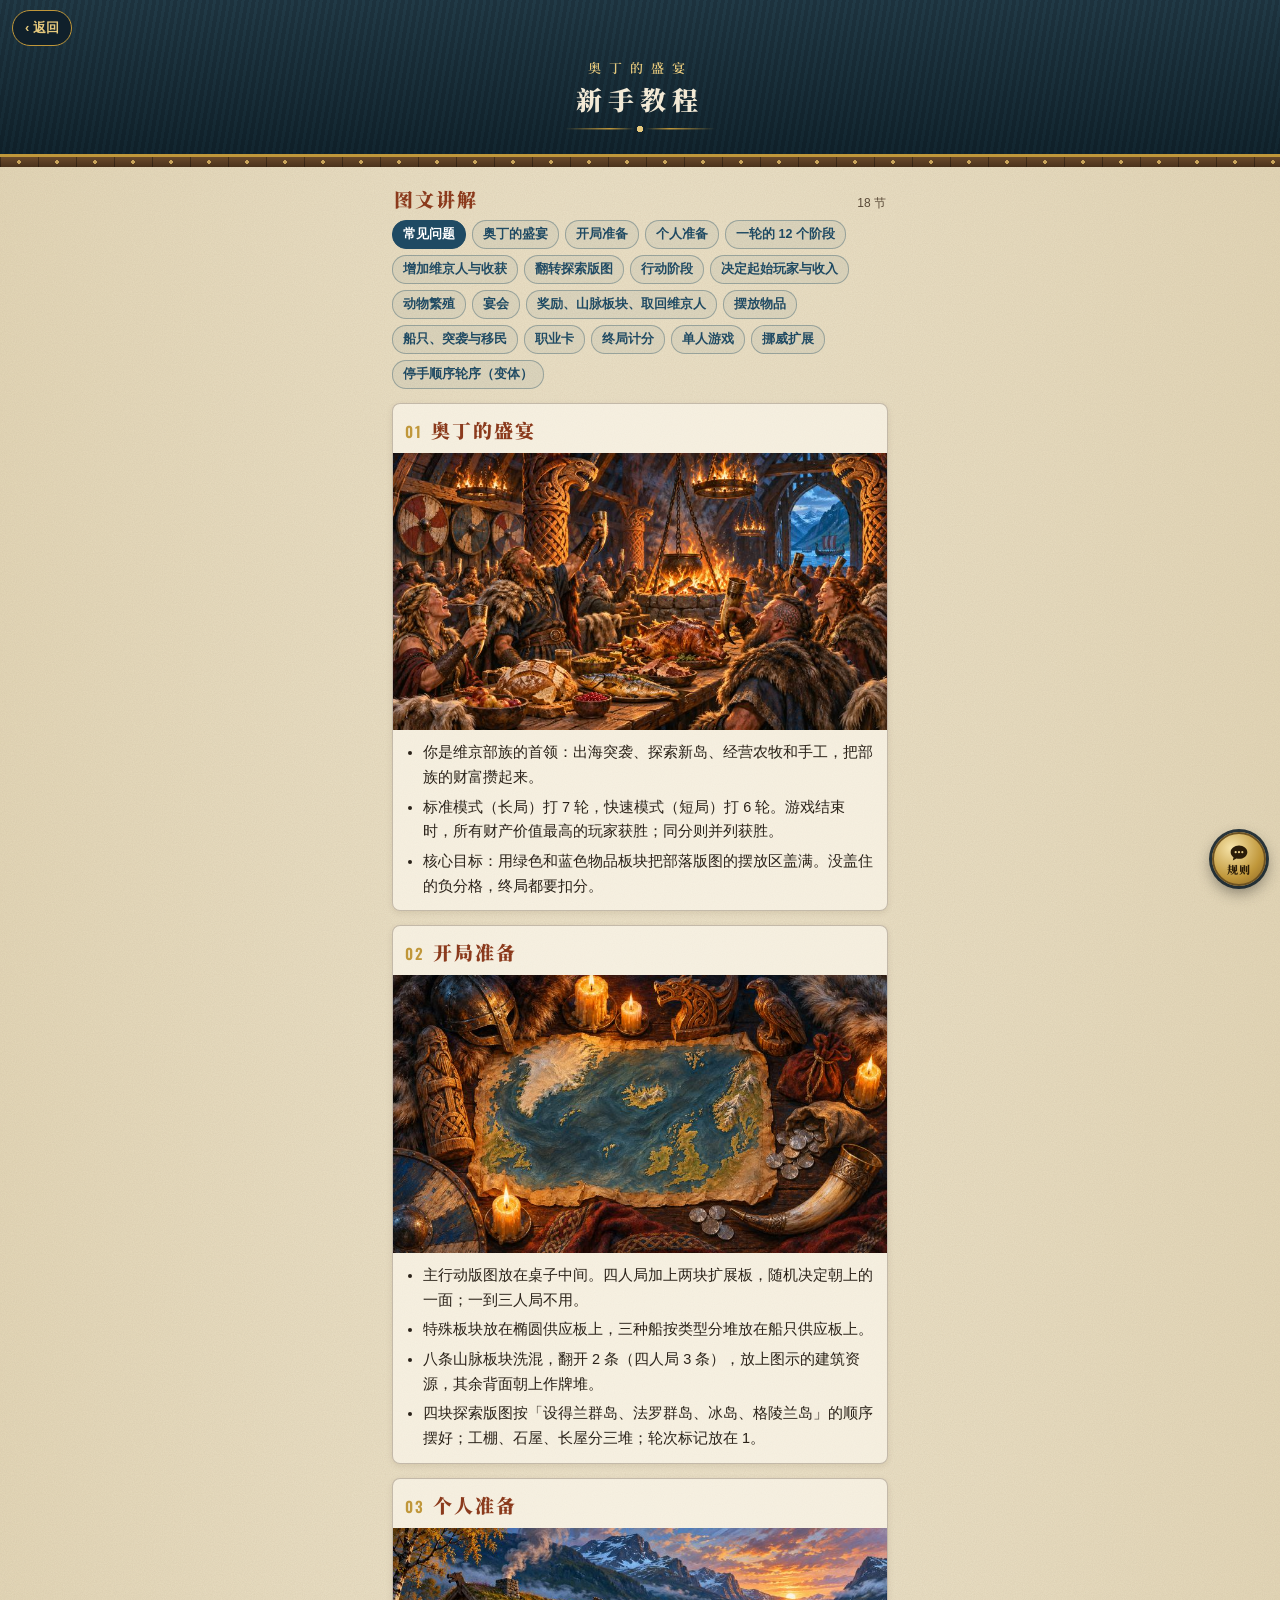
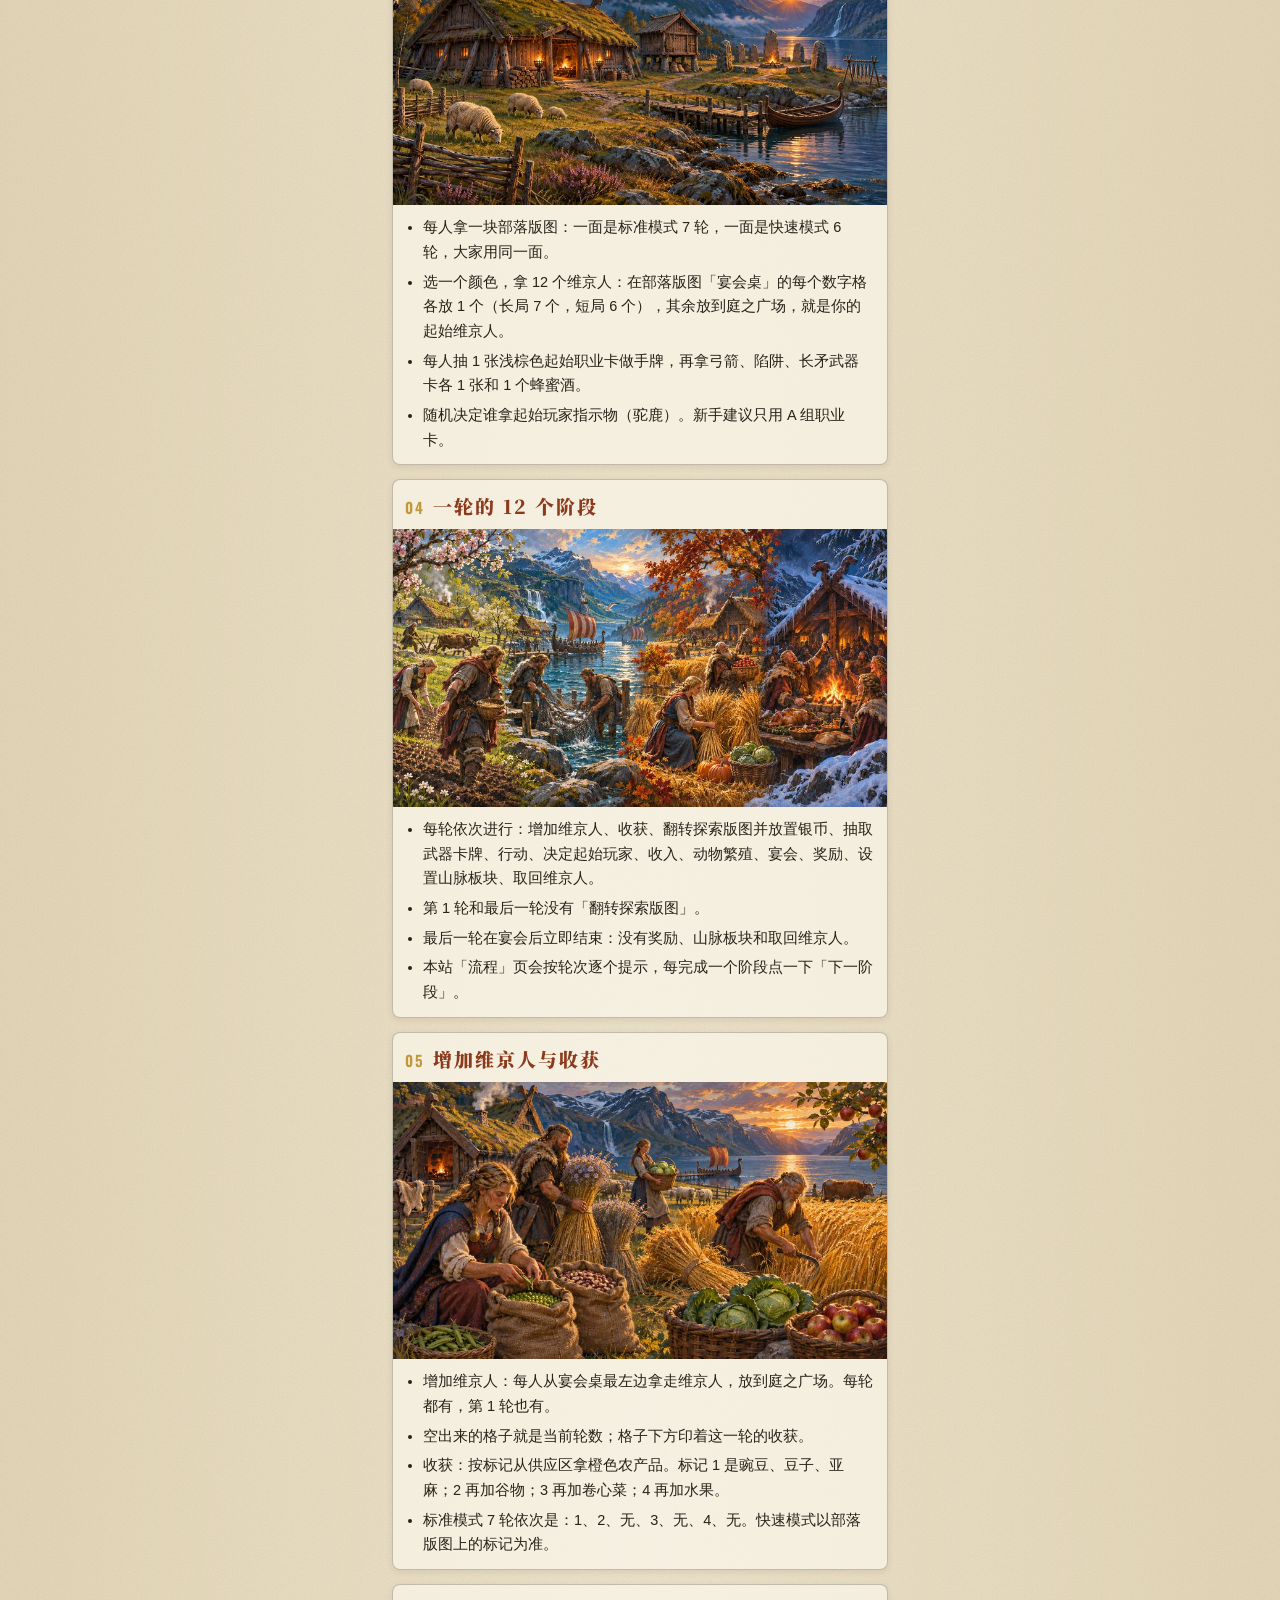
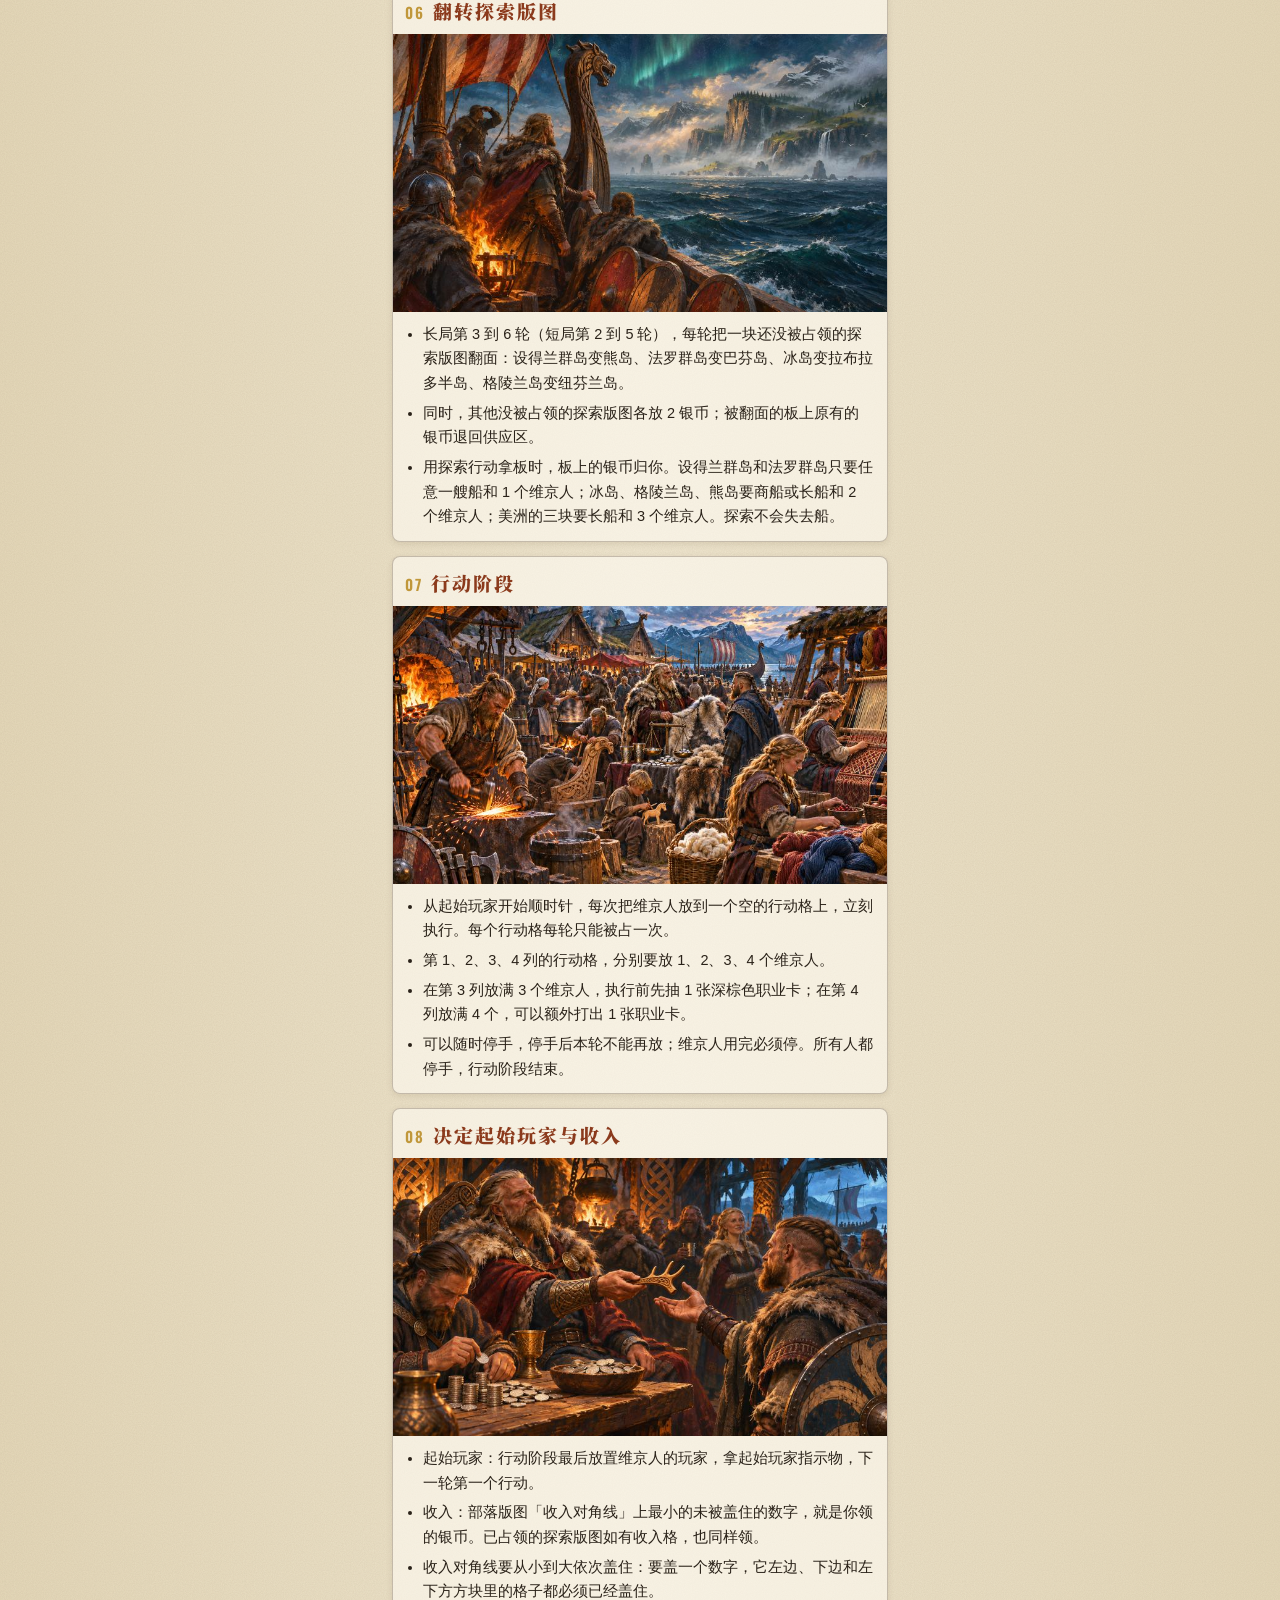
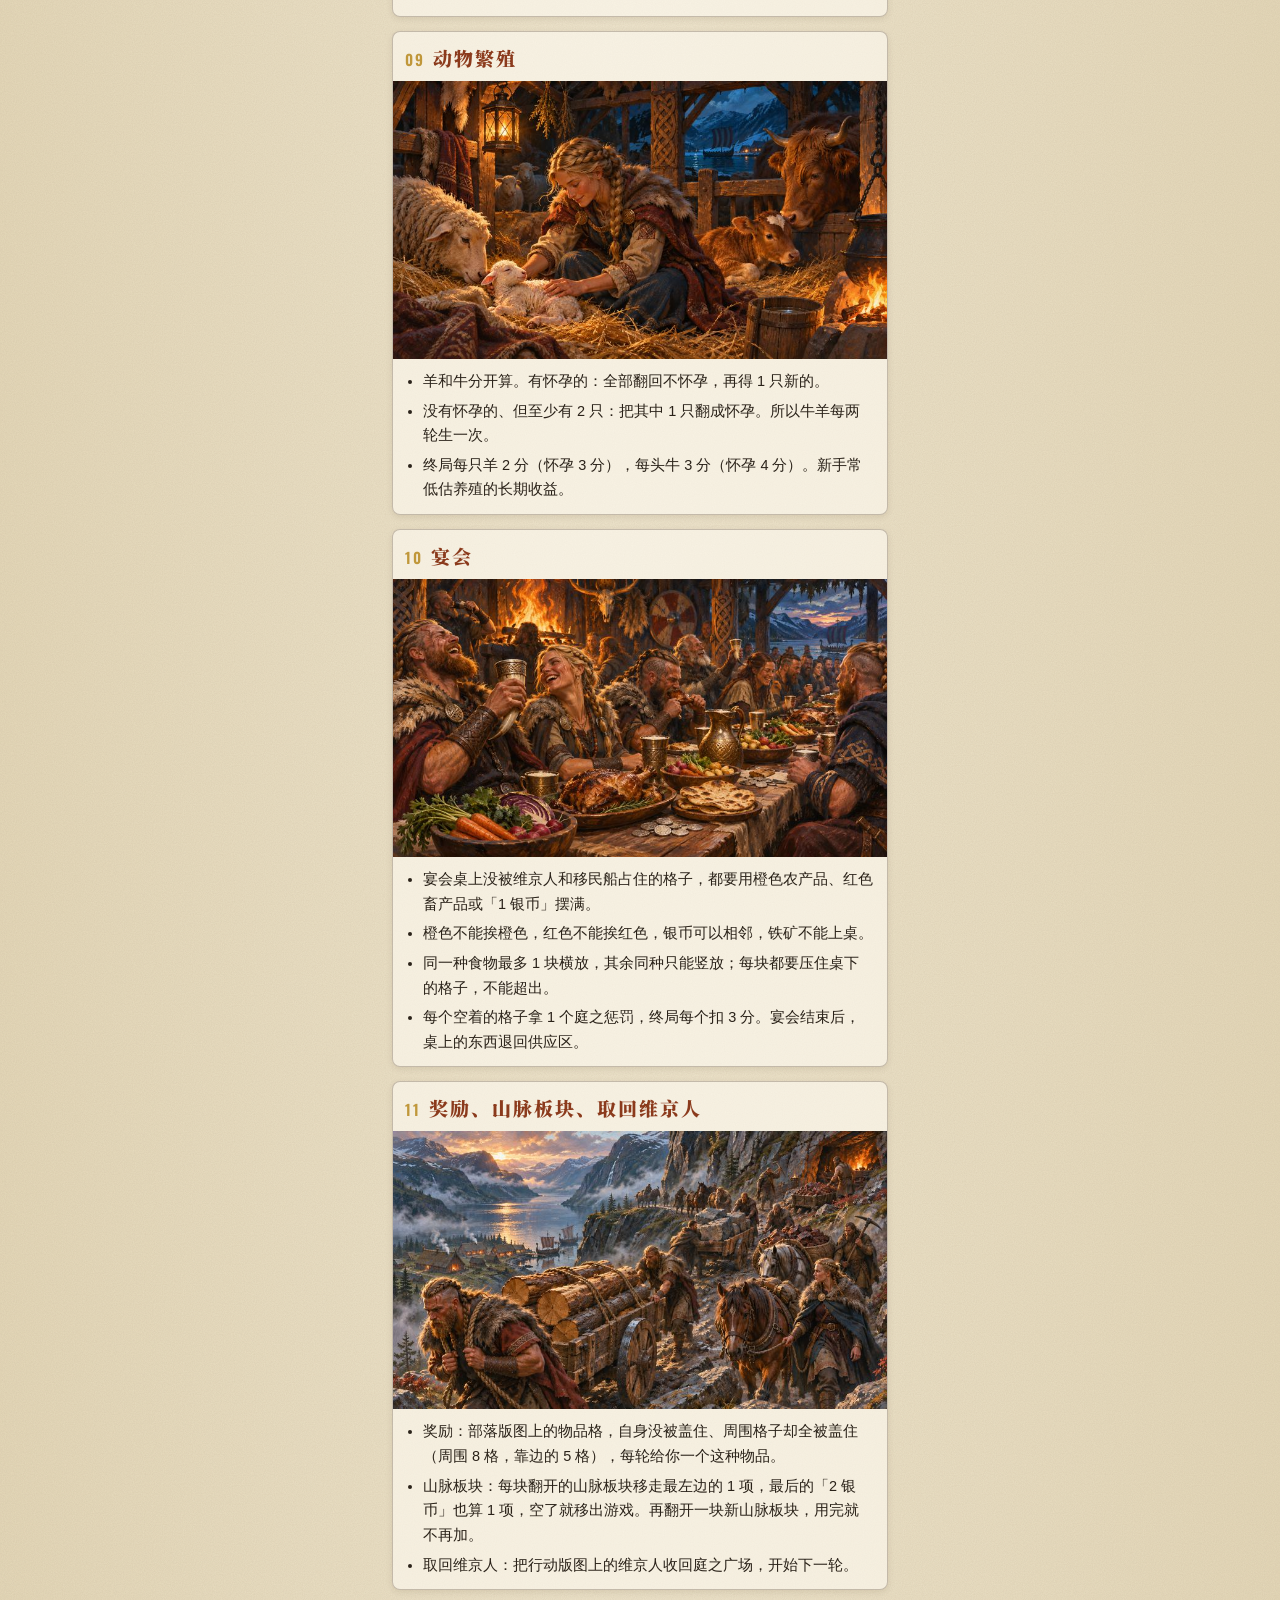
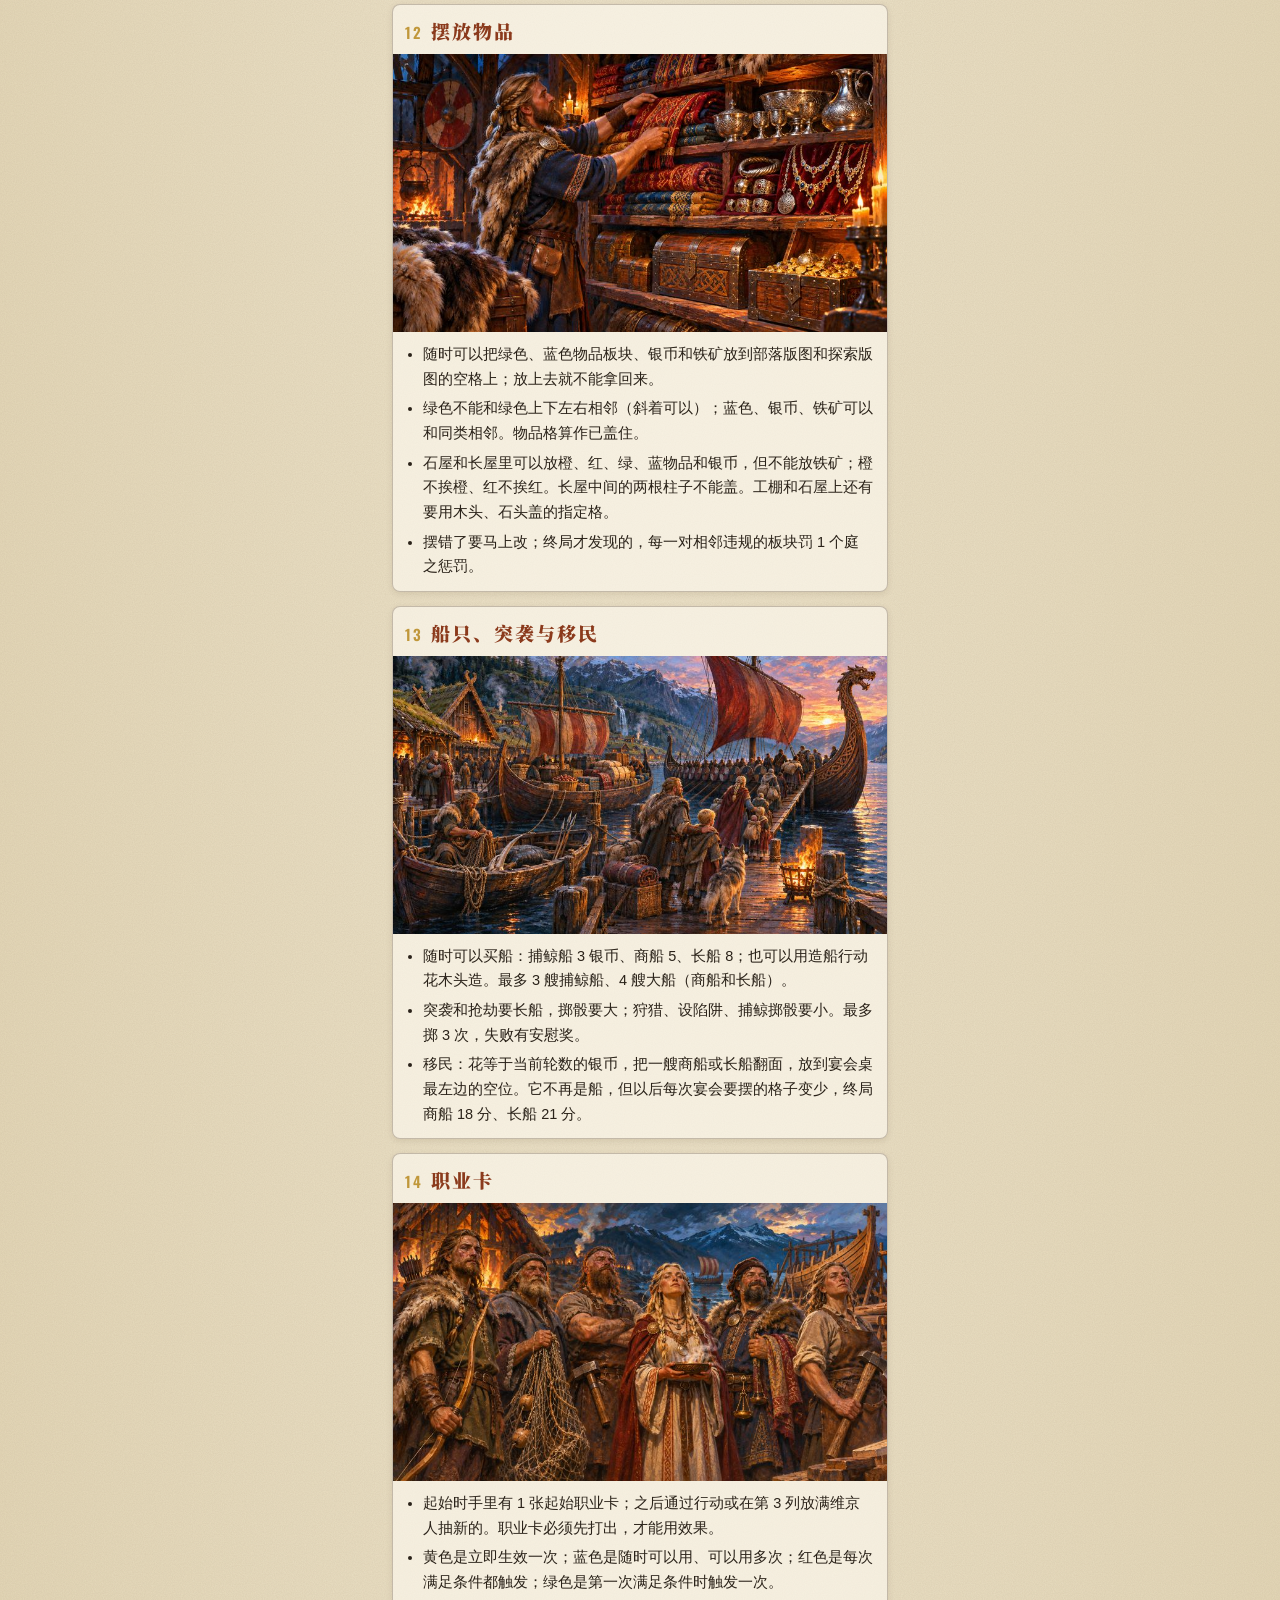
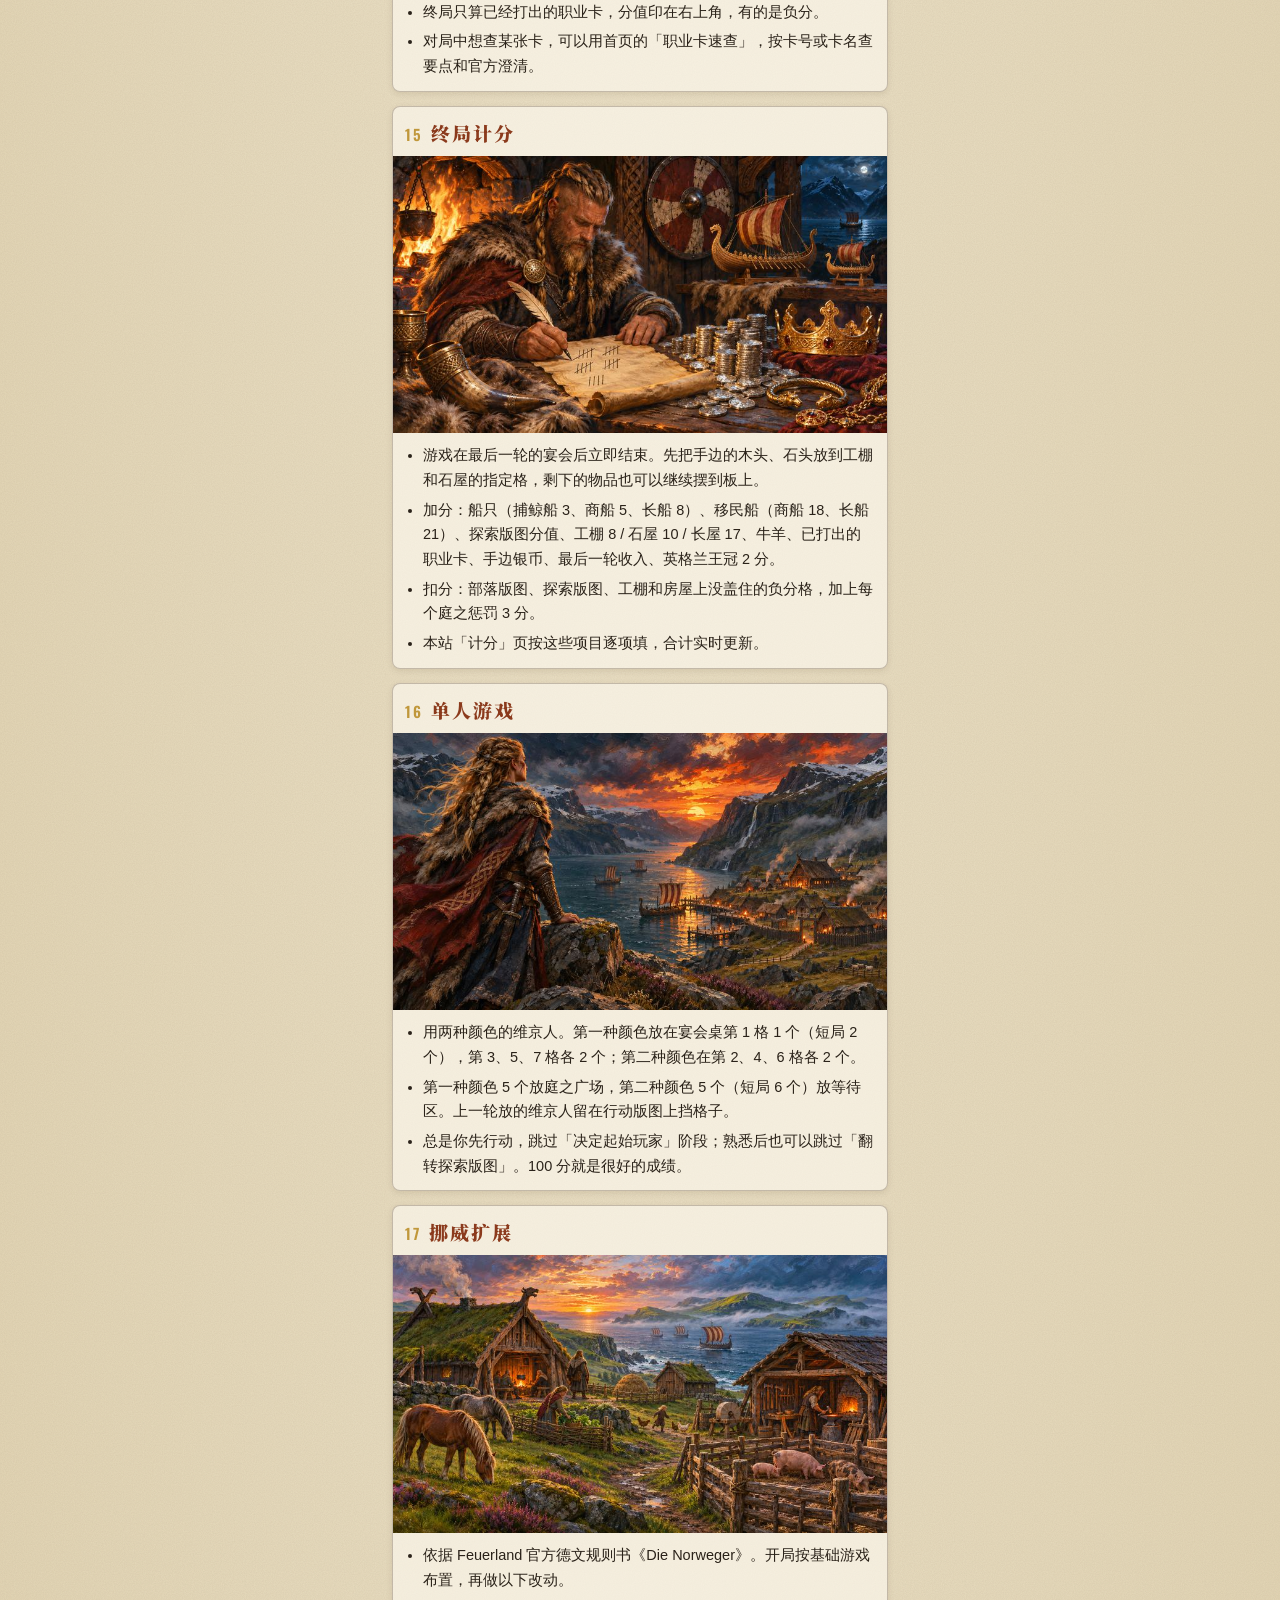
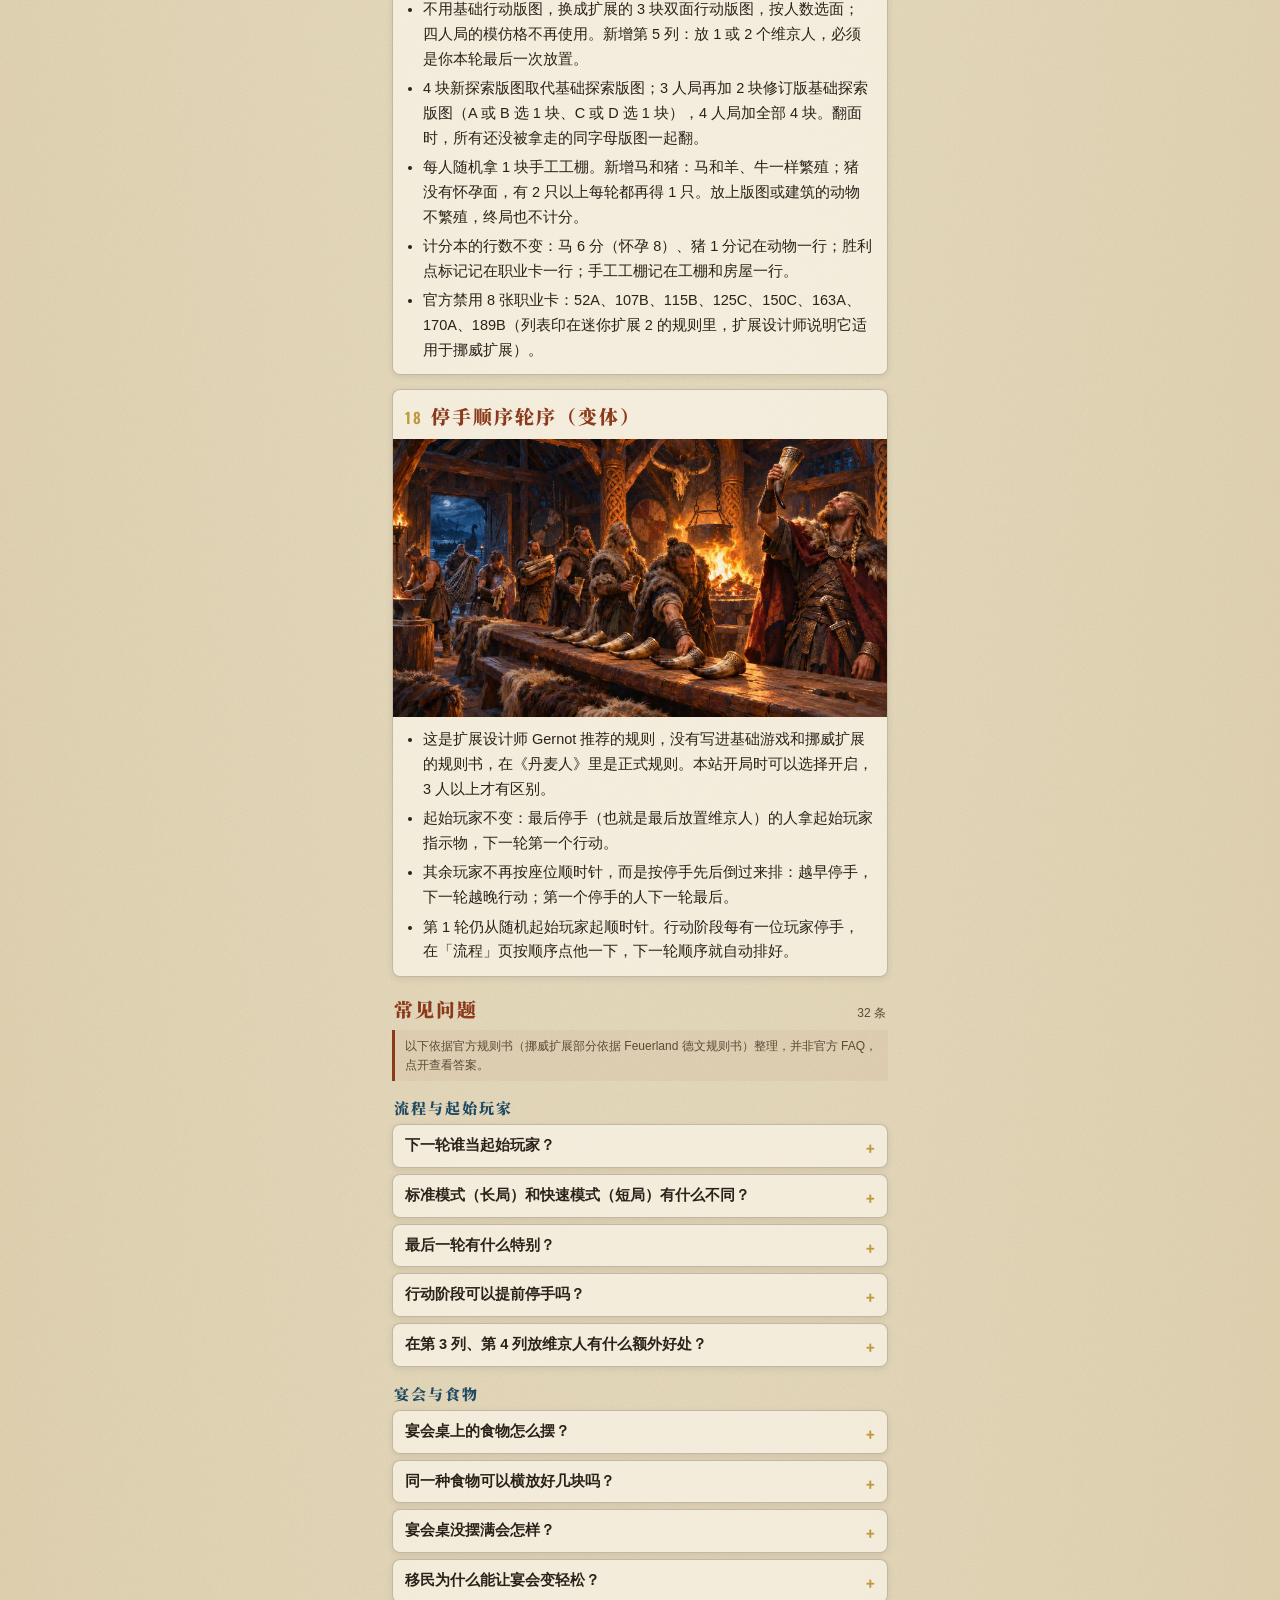
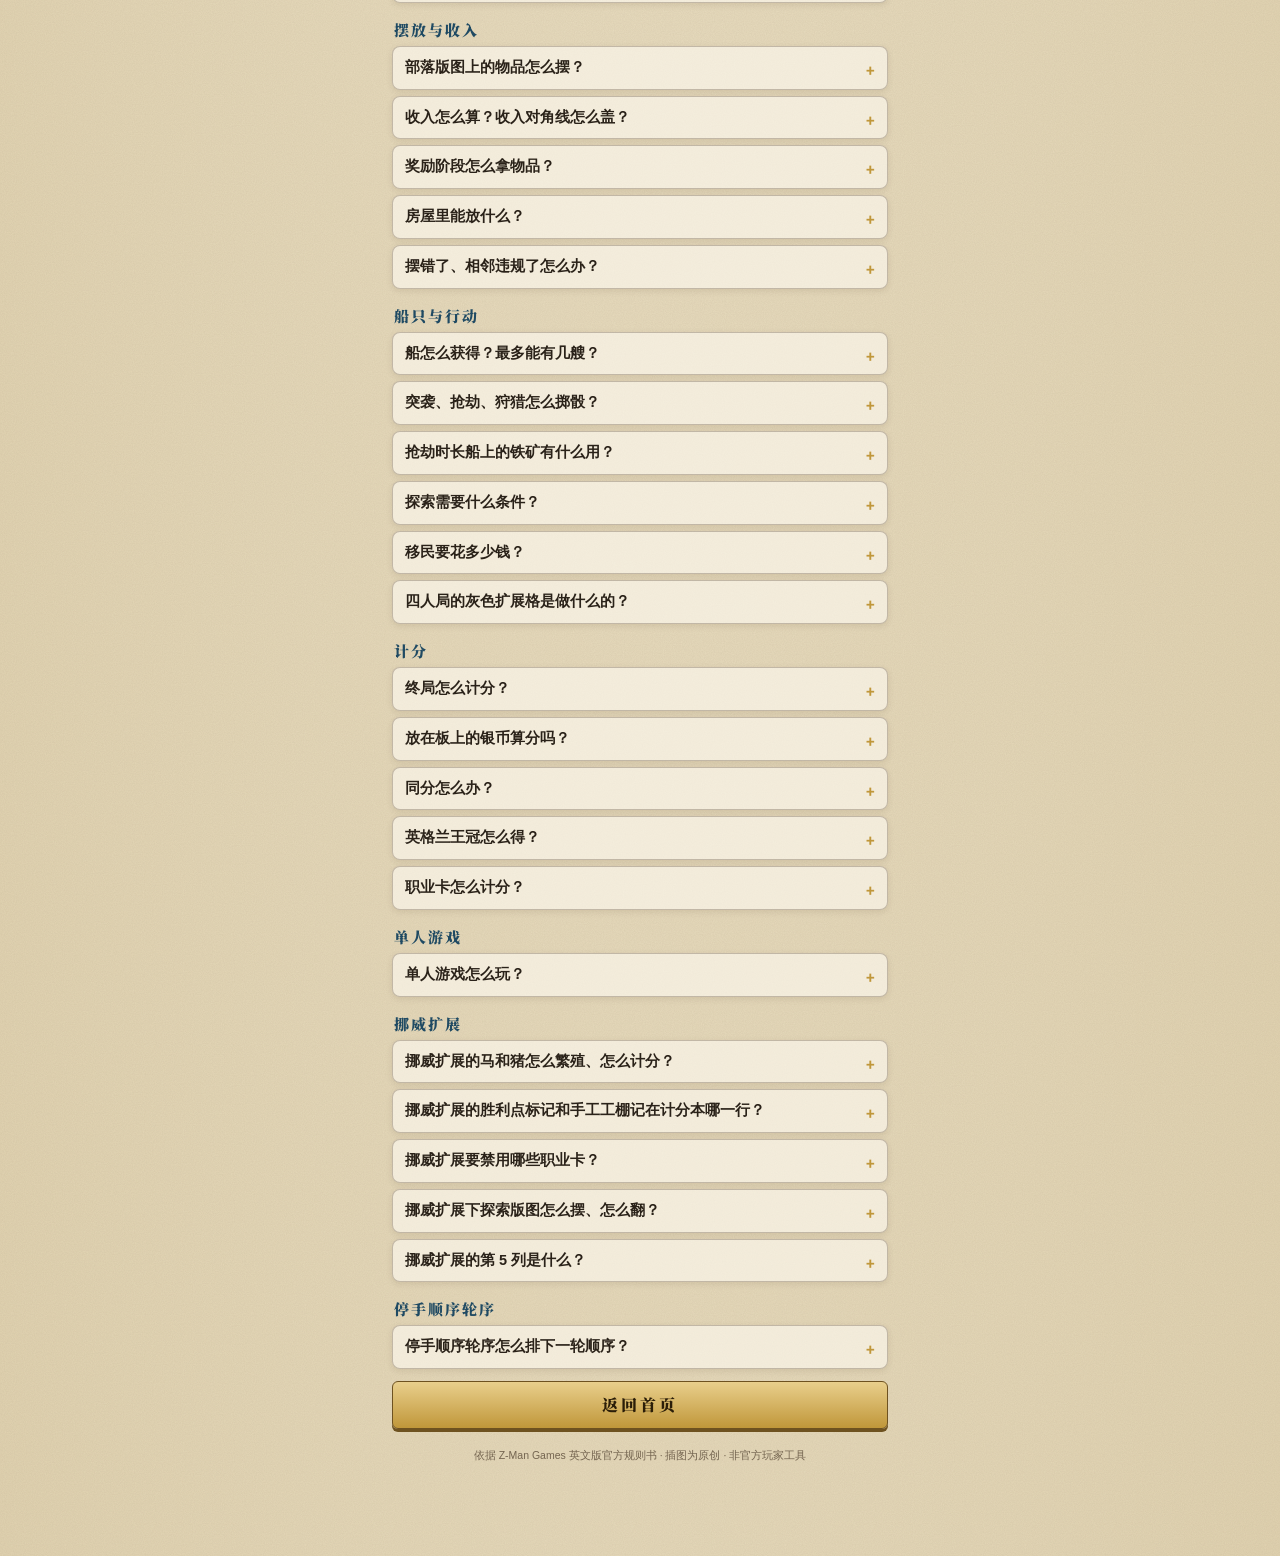
==== commit 0e38cc28: "左上角加返回：首页「‹ 全部游戏」回总入口，房间内「‹ 首页」回本站首页（不清空房间），教程等页面「‹ 返回」 Co-Authored-By: Claude Opus 5.5 <noreply@ant" ====
--- a/public/guide.html
+++ b/public/guide.html
@@ -16,7 +16,7 @@
 </head>
 <body>
 <div style="position:absolute;width:0;height:0;overflow:hidden"><img src="img/icon-512.jpg" alt=""></div>
-<div class="hero"><div class="en">奥丁的盛宴</div><h1>新手教程</h1><div class="orn"></div></div><div class="band"></div>
+<div class="hero"><a class="back-nav" href="/" data-html2canvas-ignore>‹ 返回</a><div class="en">奥丁的盛宴</div><h1>新手教程</h1><div class="orn"></div></div><div class="band"></div>
 <div class="wrap guide">
 <h2 class="h">图文讲解<small>18 节</small></h2>
 <nav class="toc"><a class="fqa" href="#faq">常见问题</a><a href="#s1">奥丁的盛宴</a><a href="#s2">开局准备</a><a href="#s3">个人准备</a><a href="#s4">一轮的 12 个阶段</a><a href="#s5">增加维京人与收获</a><a href="#s6">翻转探索版图</a><a href="#s7">行动阶段</a><a href="#s8">决定起始玩家与收入</a><a href="#s9">动物繁殖</a><a href="#s10">宴会</a><a href="#s11">奖励、山脉板块、取回维京人</a><a href="#s12">摆放物品</a><a href="#s13">船只、突袭与移民</a><a href="#s14">职业卡</a><a href="#s15">终局计分</a><a href="#s16">单人游戏</a><a href="#s17">挪威扩展</a><a href="#s18">停手顺序轮序（变体）</a></nav>
--- a/public/style.css
+++ b/public/style.css
@@ -28,8 +28,12 @@
 .orn{width:150px;height:10px;margin:8px auto 0;
   background:radial-gradient(circle,var(--brass2) 0 3px,transparent 3.5px) center/10px 10px no-repeat,
     linear-gradient(90deg,transparent,var(--brass) 30%,transparent 46%,transparent 54%,var(--brass) 70%,transparent) center/100% 1.5px no-repeat}
+/* shared back navigation */
+.back-nav{display:inline-flex;align-items:center;justify-content:center;flex:none;min-height:36px;padding:0 12px;border:1px solid var(--brass);border-radius:18px;background:var(--steel);color:var(--brass2);font:600 13px var(--sans);text-decoration:none;white-space:nowrap}
+.hero{position:relative;padding-top:calc(env(safe-area-inset-top) + 58px)}
+.hero>.back-nav,.hero-art>.back-nav{position:absolute;z-index:2;top:calc(env(safe-area-inset-top) + 10px);left:calc(env(safe-area-inset-left) + 12px)}
 /* slim bar (in game) */
-.bar{display:flex;align-items:center;gap:8px;padding:calc(env(safe-area-inset-top) + 8px) 12px 8px;color:#f3ead6;
+.bar{display:flex;align-items:center;gap:8px;padding:calc(env(safe-area-inset-top) + 8px) 12px 8px calc(env(safe-area-inset-left) + 12px);color:#f3ead6;
   background:repeating-linear-gradient(100deg,#18323f 0 3px,#142a36 3px 7px),var(--steel2);border-bottom:2px solid var(--brass)}
 .bar .ttl{flex:1;font:900 15px var(--serif);letter-spacing:2px;white-space:nowrap;overflow:hidden;text-overflow:ellipsis}
 .room{display:inline-flex;align-items:center;gap:6px;height:30px;padding:0 10px;border-radius:15px;border:1px solid rgba(224,194,122,.5);
@@ -419,3 +423,20 @@
 .oc p{margin-top:5px;font:500 14px/1.6 var(--sans);color:var(--ink)}
 .oc p.cn{font-size:12.5px;color:var(--ink2)}
 .tiles .tile.wide{grid-column:span 2}
+/* rating card on the results tab (reviewCard in app.js) */
+.rv{padding:12px 12px 10px}
+.rv-l{font-size:12px;color:var(--ink2);margin-bottom:6px}
+.rv-who{display:flex;flex-wrap:wrap;gap:6px;margin-bottom:10px}
+.rv-who button{display:flex;align-items:center;gap:5px;height:34px;padding:0 10px 0 3px;border-radius:17px;border:1.5px solid rgba(42,34,25,.2);background:rgba(255,255,255,.5);color:var(--ink);font:600 13px var(--sans)}
+.rv-who button.on{border-color:var(--navy);background:var(--navy);color:#fff}
+.rv-st{display:flex;align-items:center;gap:2px;margin-bottom:10px}
+.rv-st button{width:40px;height:40px;border:0;background:none;font-size:32px;line-height:1;color:rgba(42,34,25,.22);padding:0}
+.rv-st button.on{color:var(--brass);text-shadow:0 1px 0 rgba(0,0,0,.15)}
+.rv-st span{margin-left:8px;font:600 14px var(--serif);color:var(--ink2)}
+.rv textarea{width:100%;min-height:72px;margin-bottom:10px;padding:10px;border-radius:8px;border:1.5px solid rgba(42,34,25,.2);background:rgba(255,255,255,.6);font:16px/1.6 var(--sans);color:var(--ink);resize:vertical;outline:none}
+.rv textarea:focus{border-color:var(--navy)}
+.rv > .btn{width:100%}
+.rv .err{margin-top:8px}
+.rv-done{text-align:center;font-size:30px;letter-spacing:4px;color:var(--brass)}
+.rv p{text-align:center;margin:4px 0 10px;font:600 15px var(--serif)}
+.rv .note{text-align:left;margin:8px 0 0;font:12px/1.6 var(--sans)}
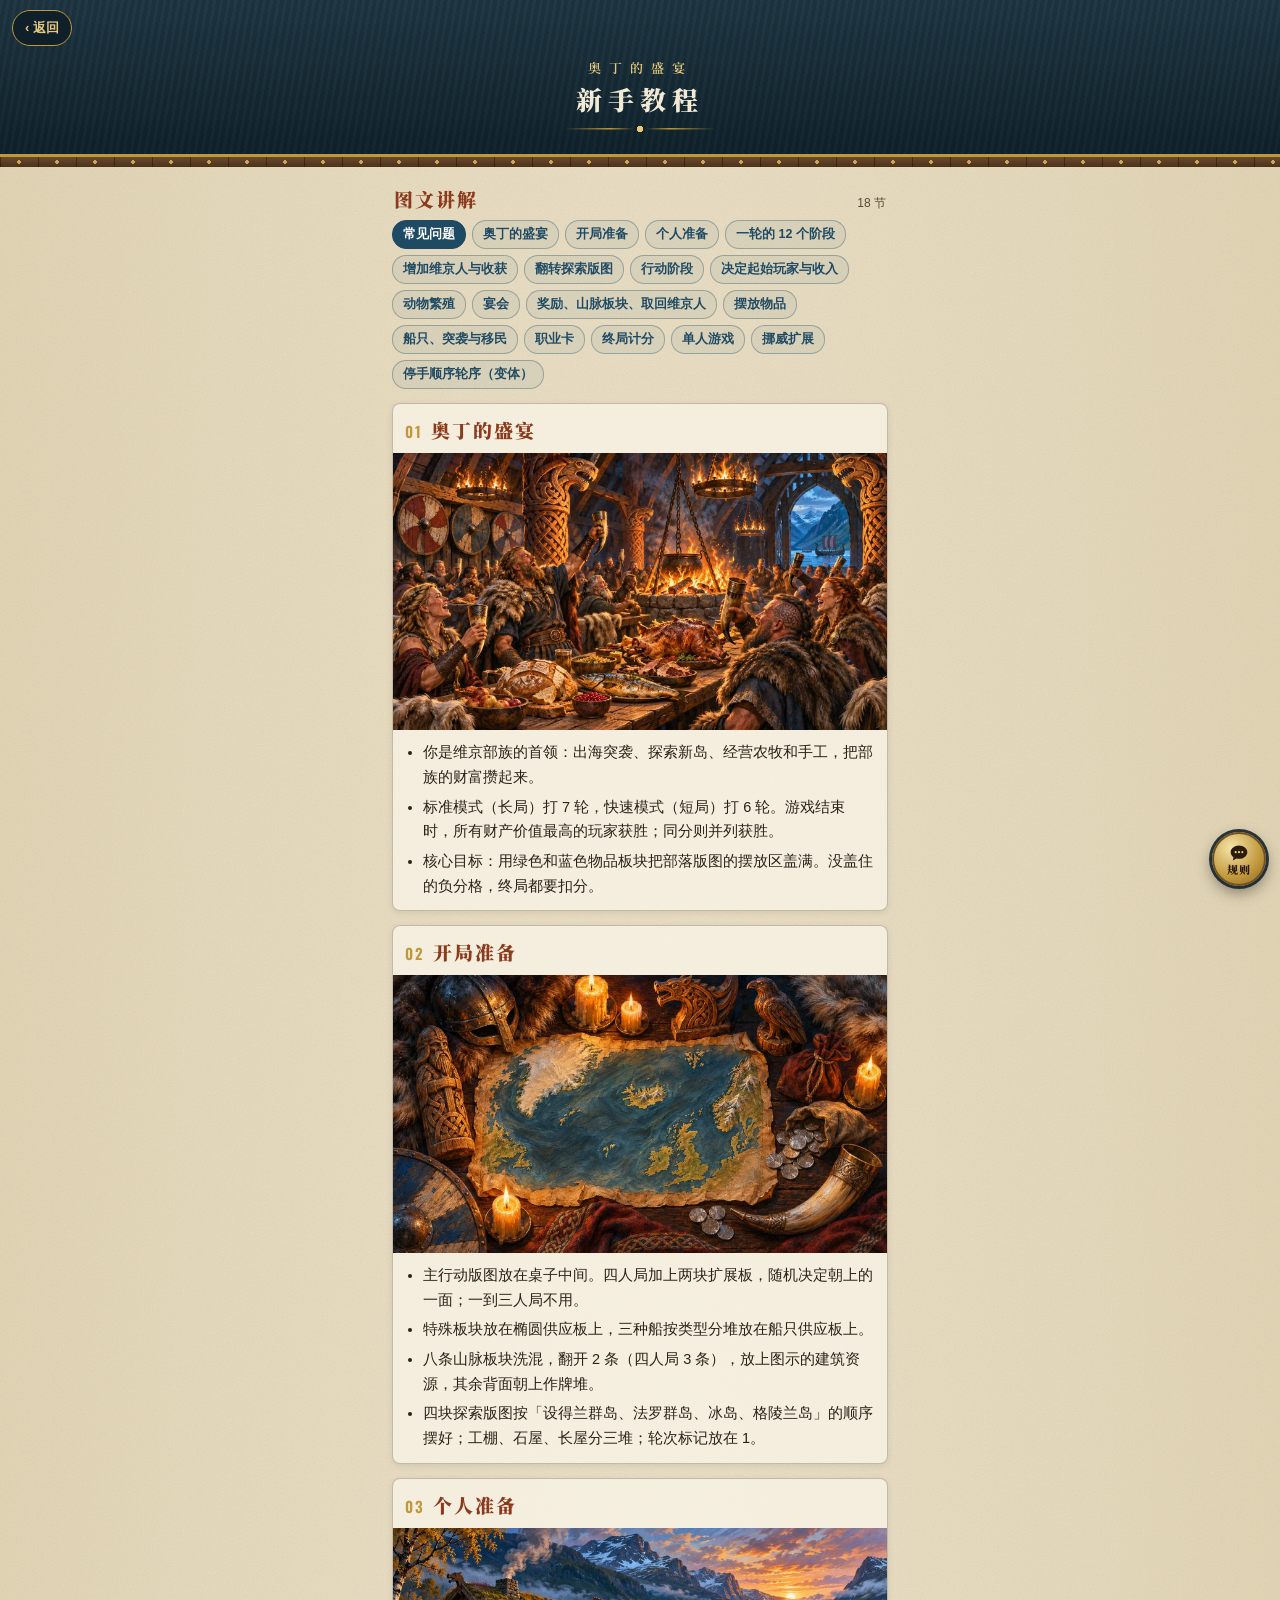
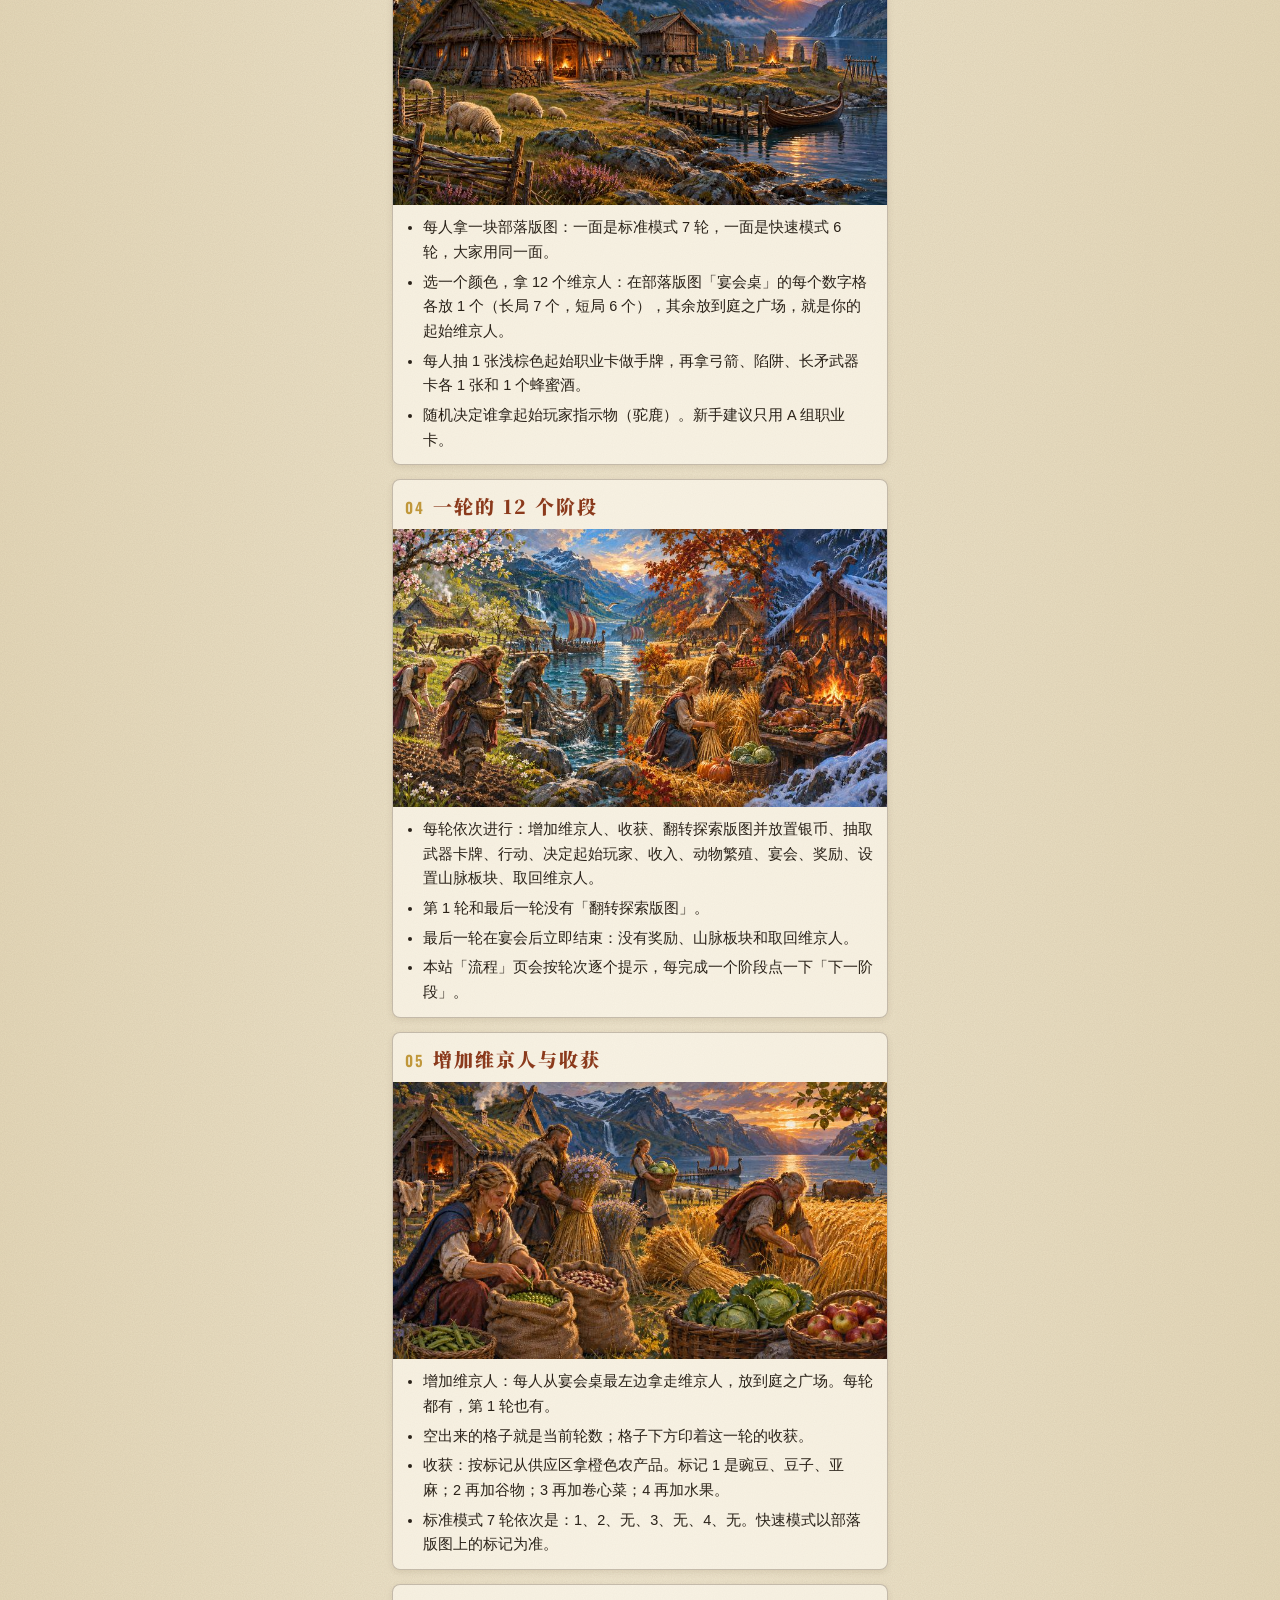
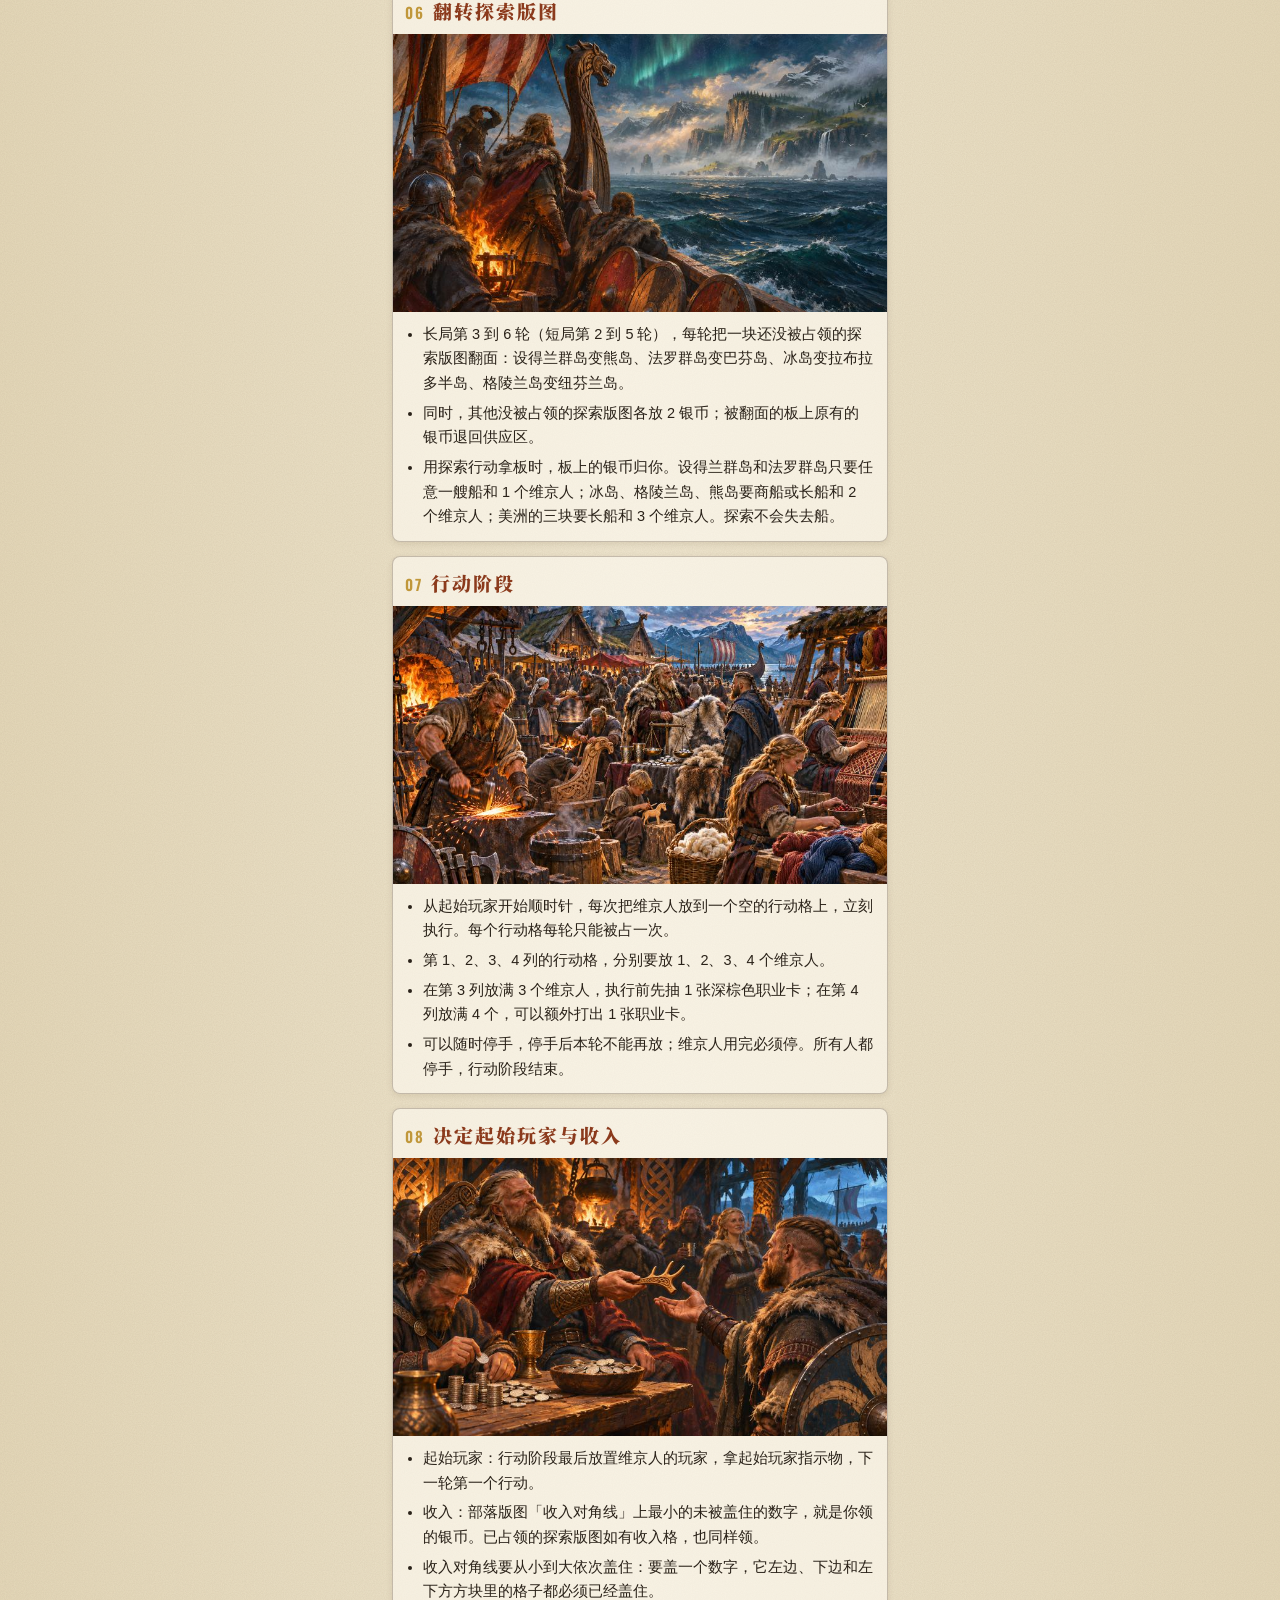
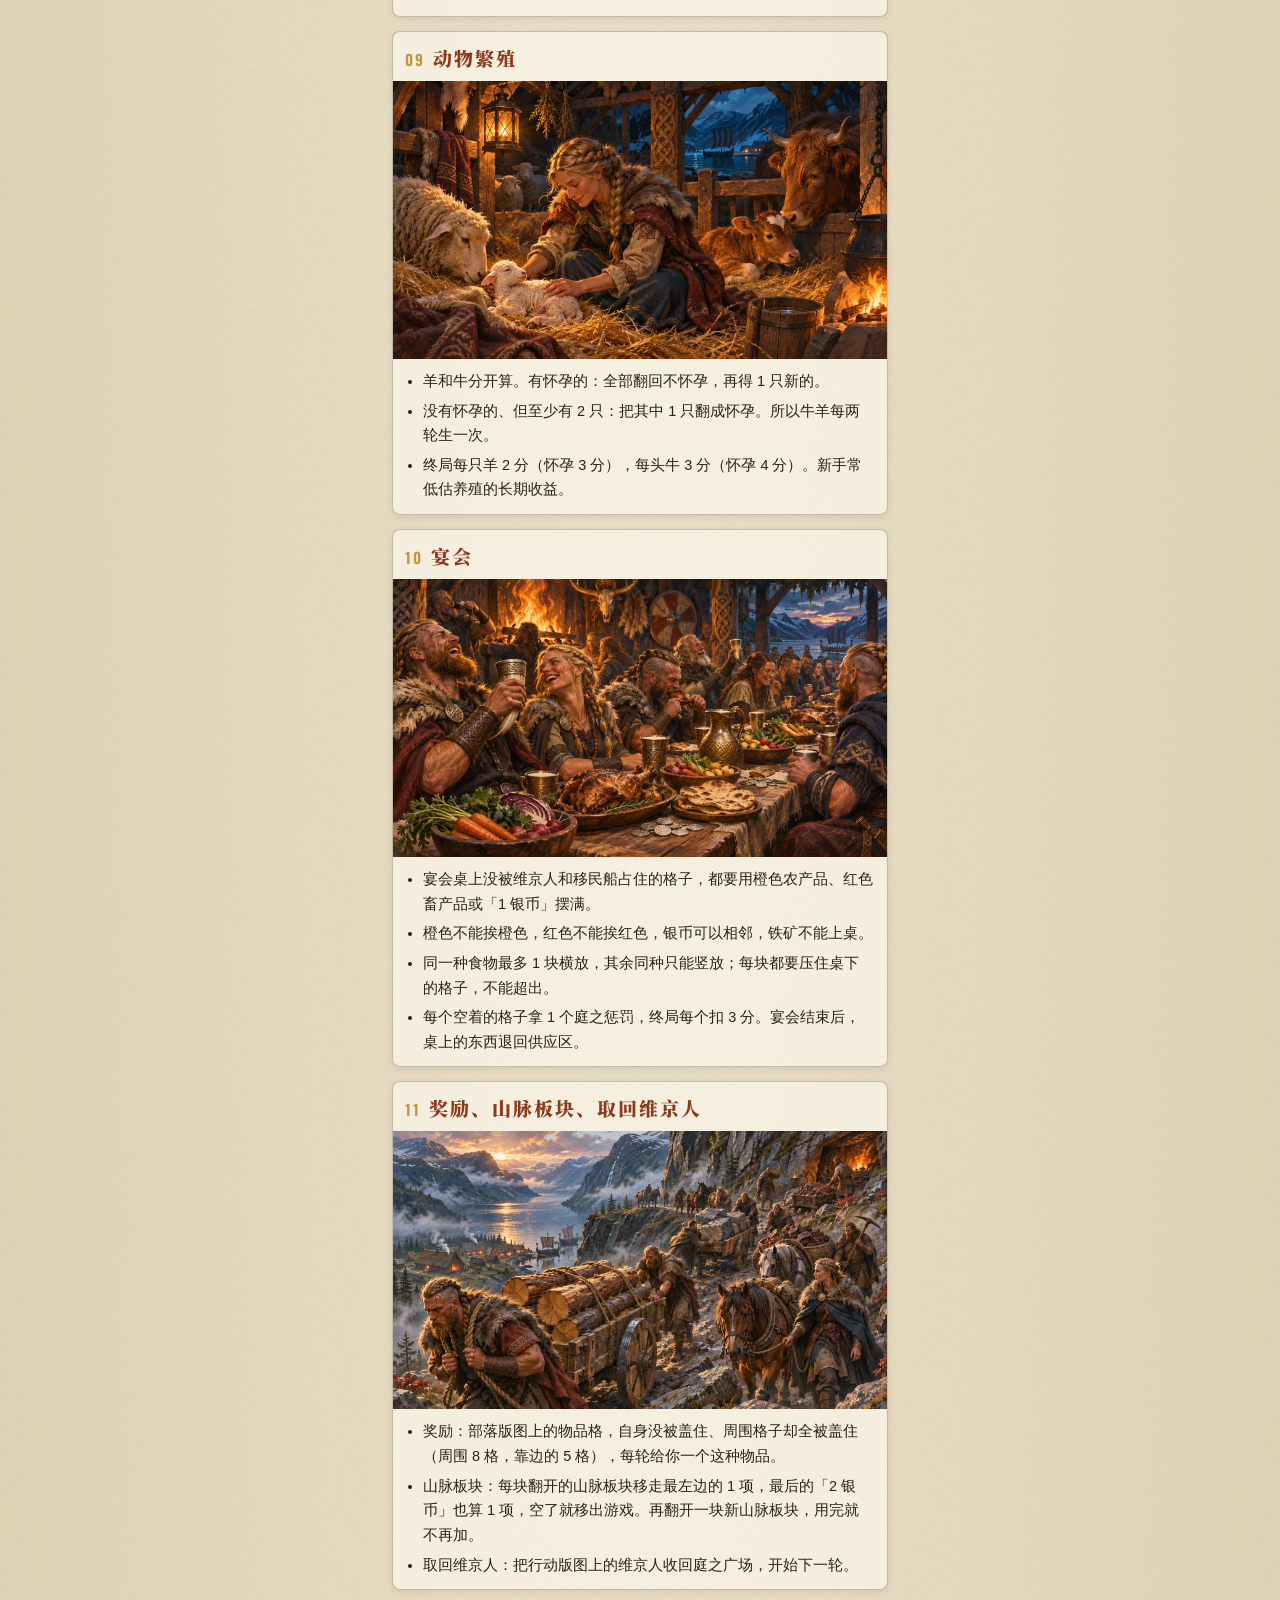
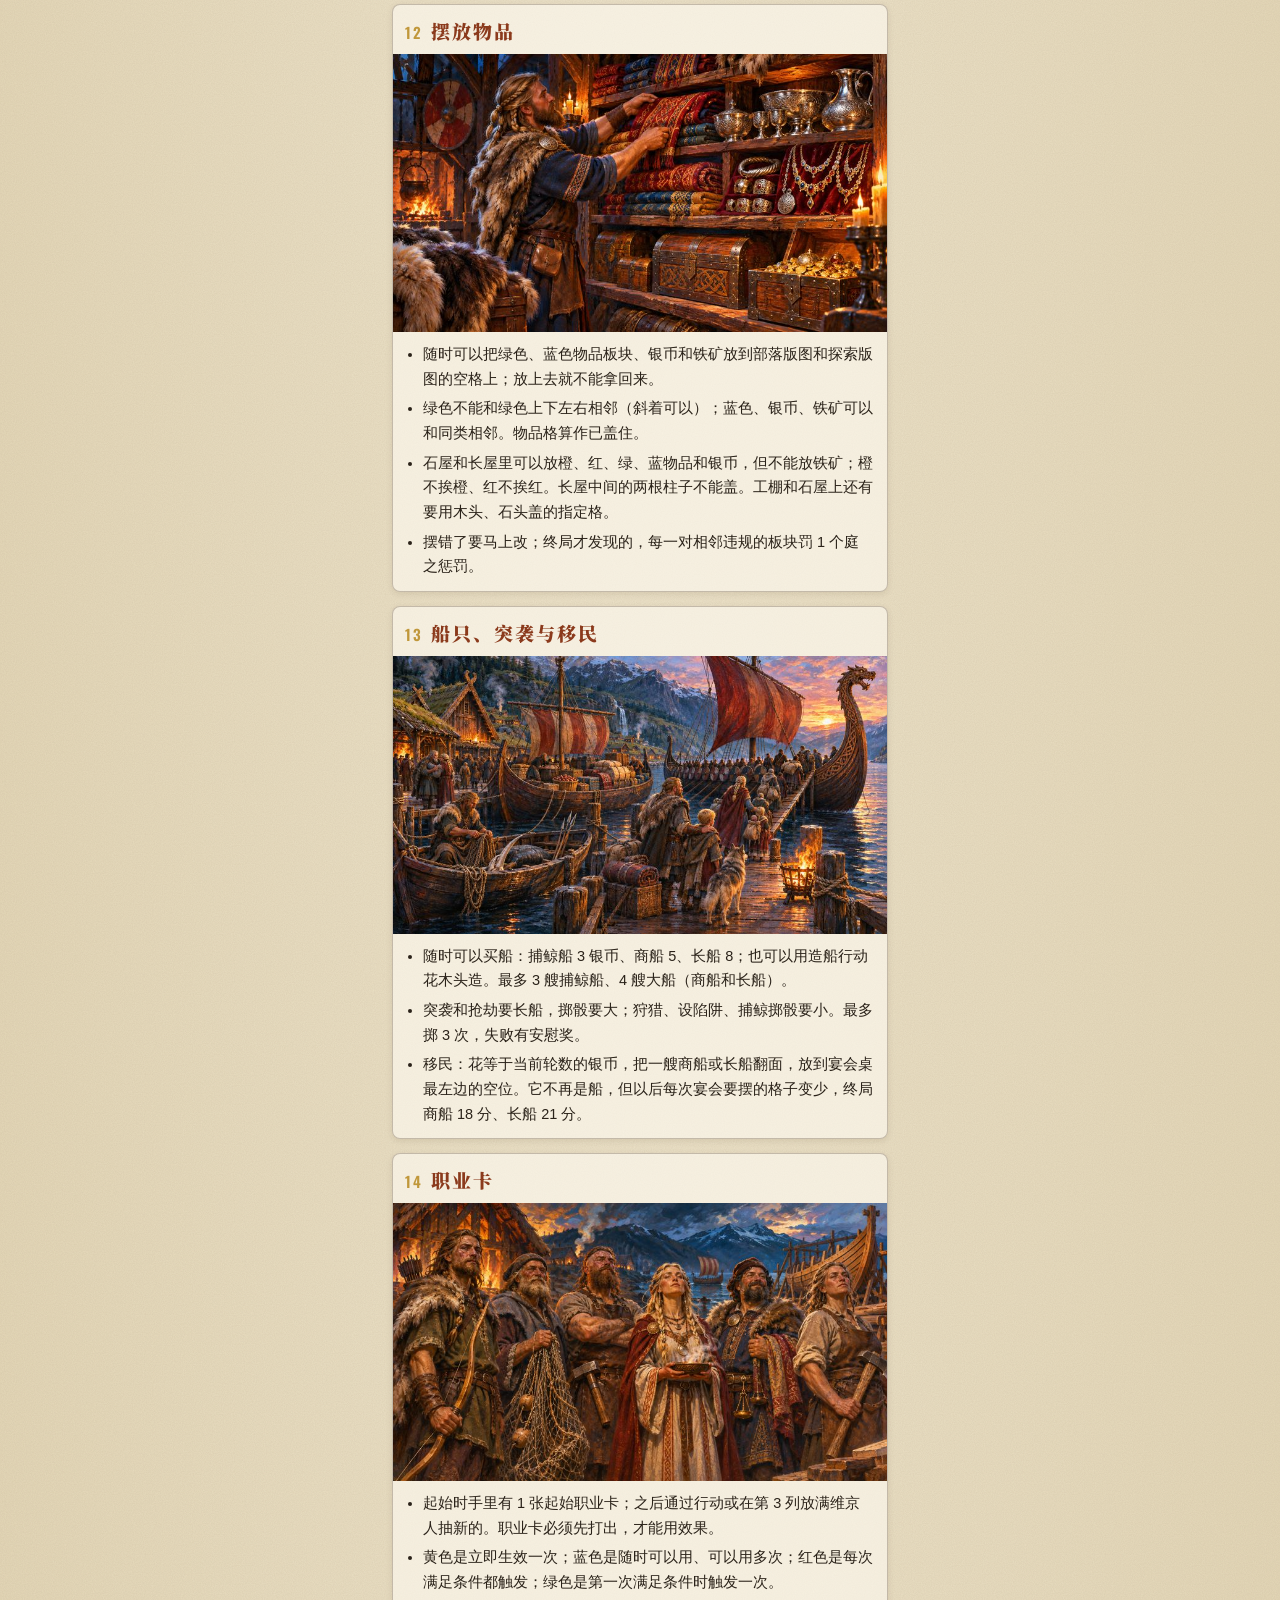
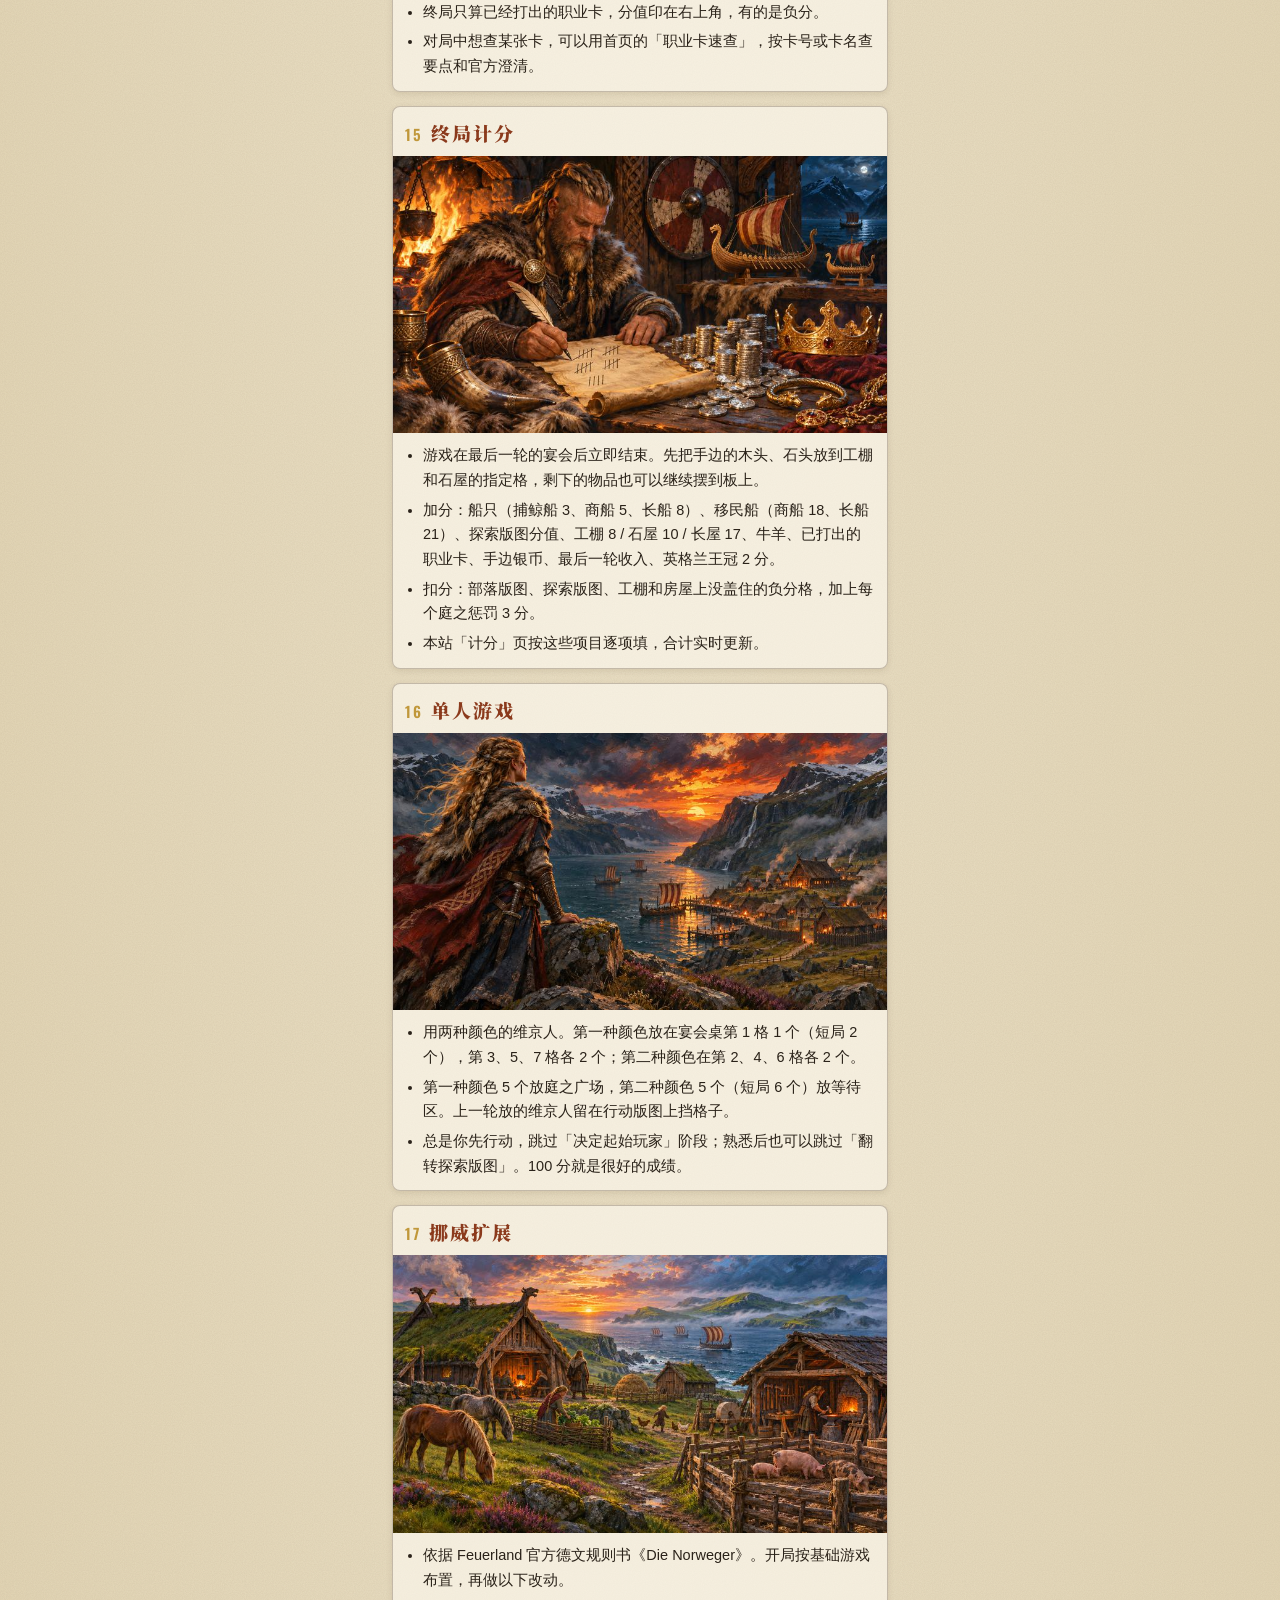
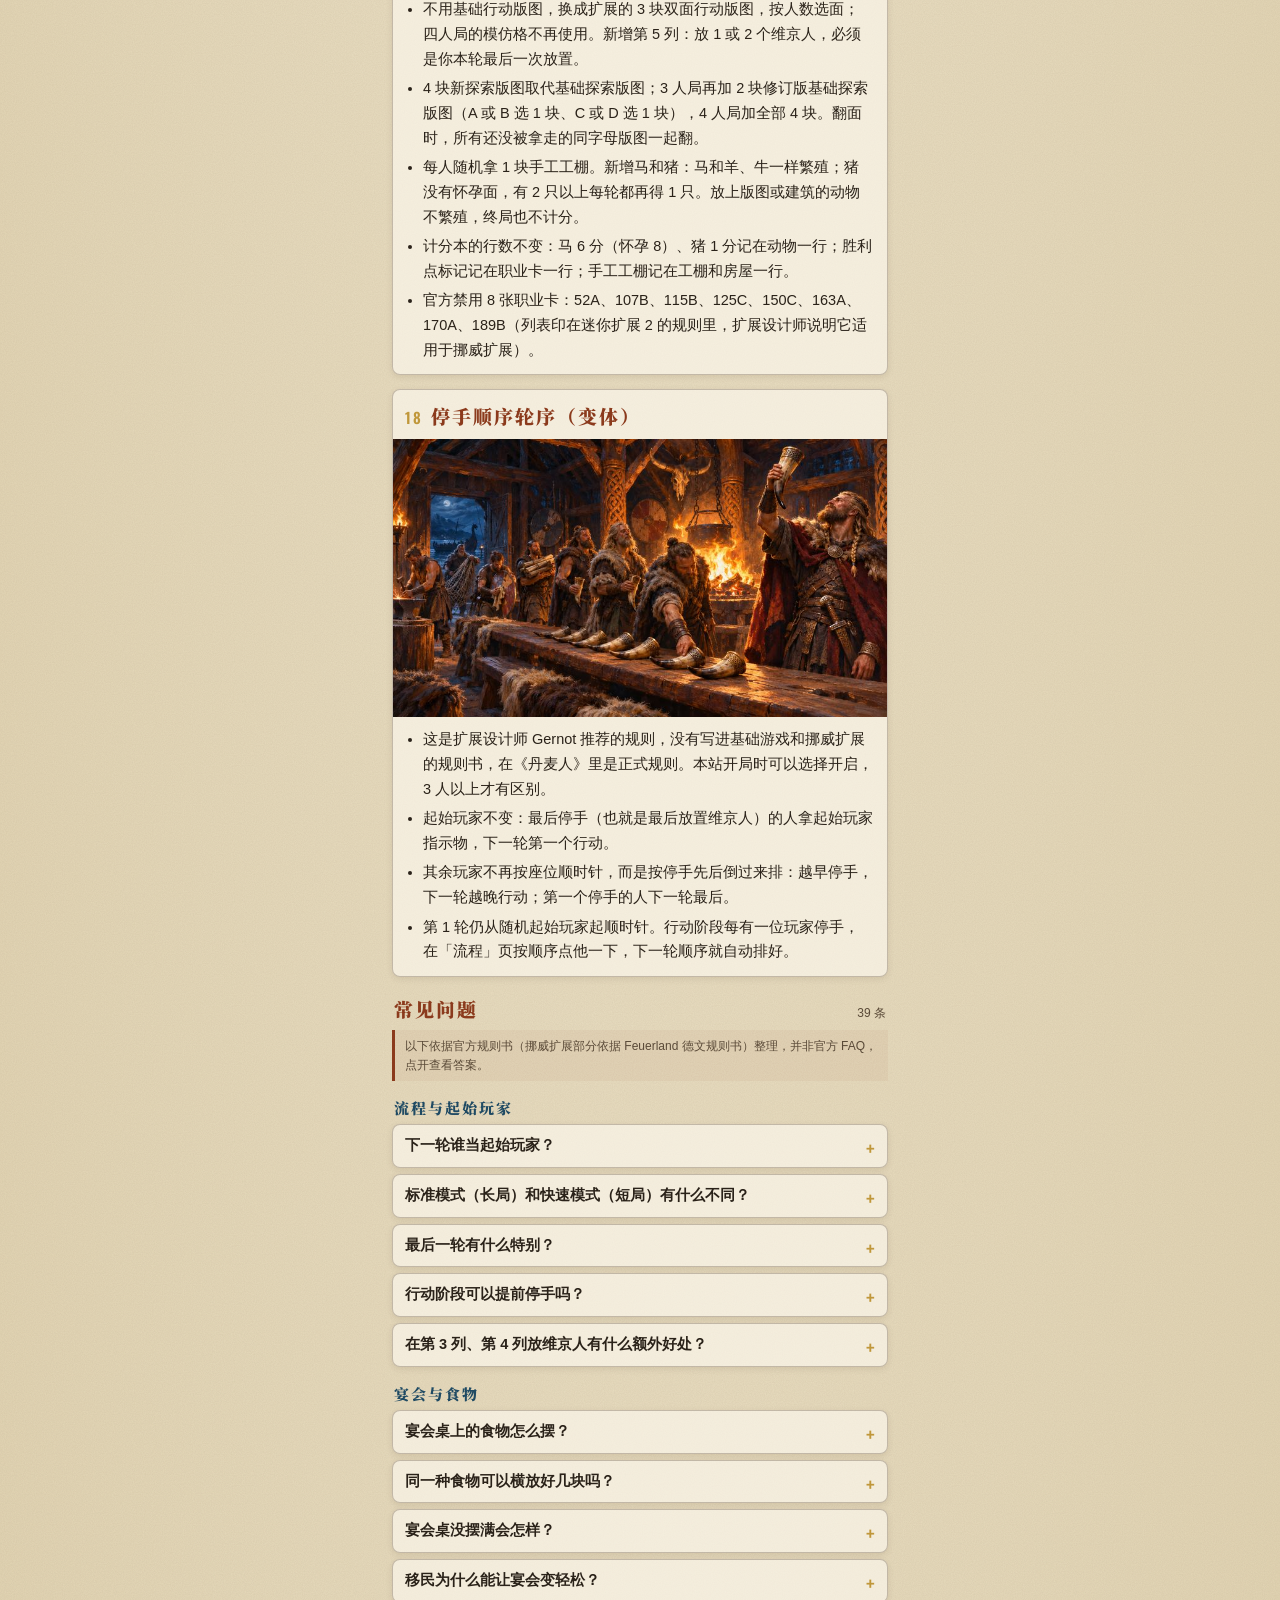
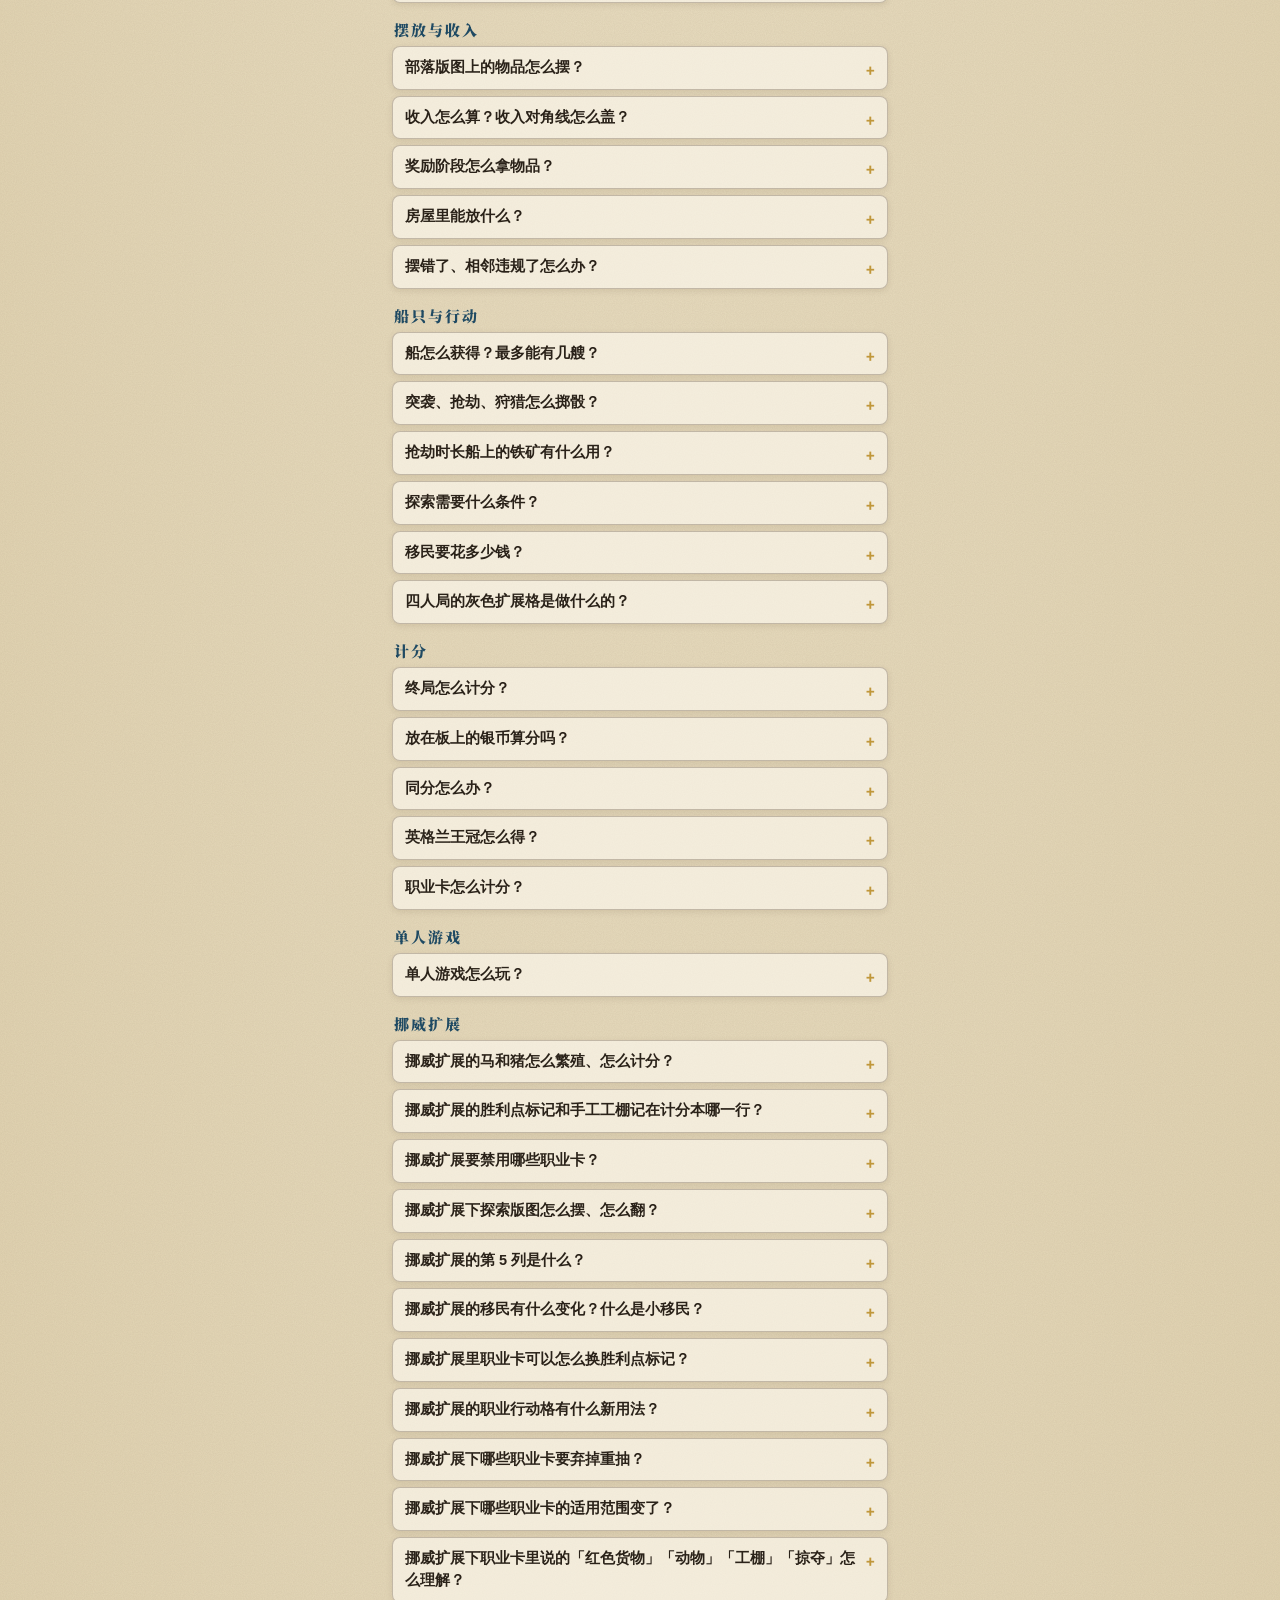
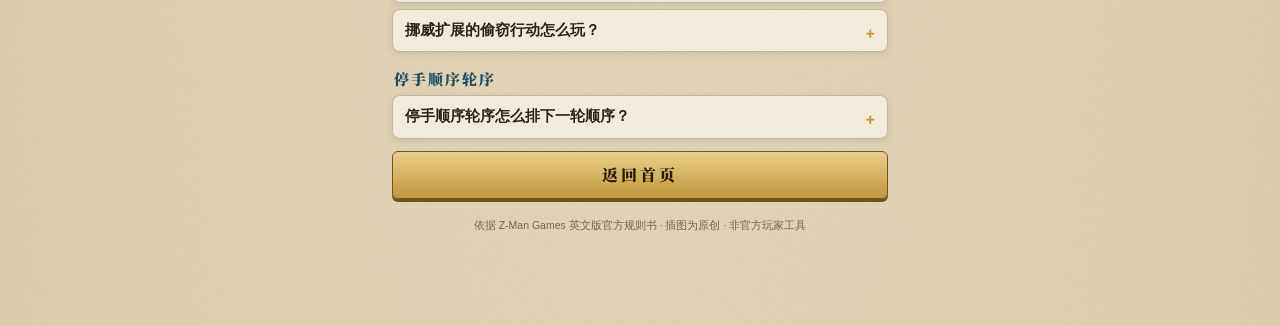
==== commit 1197c864: "规则助手补挪威扩展的移民、职业卡规则，并能回答单张职业卡 - 常见问题新增 7 条挪威扩展：小移民、职业卡换胜利点标记、职业行动格、第 5 列、弃掉重抽与适用范围变化、偷窃（依据 Feuerland " ====
--- a/public/guide.html
+++ b/public/guide.html
@@ -56,9 +56,9 @@
 <img src="guide/17.jpg" width="800" height="450" alt="挪威扩展" loading="lazy"><ul><li>依据 Feuerland 官方德文规则书《Die Norweger》。开局按基础游戏布置，再做以下改动。</li><li>不用基础行动版图，换成扩展的 3 块双面行动版图，按人数选面；四人局的模仿格不再使用。新增第 5 列：放 1 或 2 个维京人，必须是你本轮最后一次放置。</li><li>4 块新探索版图取代基础探索版图；3 人局再加 2 块修订版基础探索版图（A 或 B 选 1 块、C 或 D 选 1 块），4 人局加全部 4 块。翻面时，所有还没被拿走的同字母版图一起翻。</li><li>每人随机拿 1 块手工工棚。新增马和猪：马和羊、牛一样繁殖；猪没有怀孕面，有 2 只以上每轮都再得 1 只。放上版图或建筑的动物不繁殖，终局也不计分。</li><li>计分本的行数不变：马 6 分（怀孕 8）、猪 1 分记在动物一行；胜利点标记记在职业卡一行；手工工棚记在工棚和房屋一行。</li><li>官方禁用 8 张职业卡：52A、107B、115B、125C、150C、163A、170A、189B（列表印在迷你扩展 2 的规则里，扩展设计师说明它适用于挪威扩展）。</li></ul></section>
 <section class="card gs" id="s18"><h2 class="h"><span><i>18</i>停手顺序轮序（变体）</span></h2>
 <img src="guide/18.jpg" width="800" height="450" alt="停手顺序轮序（变体）" loading="lazy"><ul><li>这是扩展设计师 Gernot 推荐的规则，没有写进基础游戏和挪威扩展的规则书，在《丹麦人》里是正式规则。本站开局时可以选择开启，3 人以上才有区别。</li><li>起始玩家不变：最后停手（也就是最后放置维京人）的人拿起始玩家指示物，下一轮第一个行动。</li><li>其余玩家不再按座位顺时针，而是按停手先后倒过来排：越早停手，下一轮越晚行动；第一个停手的人下一轮最后。</li><li>第 1 轮仍从随机起始玩家起顺时针。行动阶段每有一位玩家停手，在「流程」页按顺序点他一下，下一轮顺序就自动排好。</li></ul></section>
-<h2 class="h" id="faq">常见问题<small>32 条</small></h2>
+<h2 class="h" id="faq">常见问题<small>39 条</small></h2>
 <p class="note">以下依据官方规则书（挪威扩展部分依据 Feuerland 德文规则书）整理，并非官方 FAQ，点开查看答案。</p>
-<h3 class="fq-cat">流程与起始玩家</h3><details class="card fq"><summary>下一轮谁当起始玩家？</summary><p>每轮第 6 阶段，行动阶段里最后一个放置维京人的玩家拿起始玩家指示物（驼鹿），下一轮第一个行动。第一轮的起始玩家随机决定。 <a href="https://boardgamegeek.com/filepage/136602/english-rulebook" target="_blank" rel="noopener">来源：规则书</a></p></details><details class="card fq"><summary>标准模式（长局）和快速模式（短局）有什么不同？</summary><p>长局打 7 轮，短局打 6 轮，部落版图分别用对应的一面，每轮的收获也不同。短局宴会桌上只放 6 个维京人，所以开局庭之广场多 1 个维京人；探索版图在第 2 到 5 轮翻面（长局是第 3 到 6 轮）。 <a href="https://boardgamegeek.com/filepage/136602/english-rulebook" target="_blank" rel="noopener">来源：规则书</a></p></details><details class="card fq"><summary>最后一轮有什么特别？</summary><p>游戏在最后一轮的宴会阶段后立即结束：没有奖励阶段，也不调整山脉板块、不取回维京人。最后一轮的收入可以不领银币，改记到计分表的「最终收入」。 <a href="https://boardgamegeek.com/filepage/136602/english-rulebook" target="_blank" rel="noopener">来源：规则书</a></p></details><details class="card fq"><summary>行动阶段可以提前停手吗？</summary><p>可以。即使庭之广场还有维京人，也可以选择停手，但停手后本轮不能再放。维京人用完必须停手。所有人都停手后，行动阶段结束。 <a href="https://boardgamegeek.com/filepage/136602/english-rulebook" target="_blank" rel="noopener">来源：规则书</a></p></details><details class="card fq"><summary>在第 3 列、第 4 列放维京人有什么额外好处？</summary><p>在第 3 列放满 3 个维京人时，执行行动前先抽 1 张深棕色职业卡进手牌；在第 4 列放满 4 个维京人时，可以在执行行动前或后从手牌打出 1 张职业卡。 <a href="https://boardgamegeek.com/filepage/136602/english-rulebook" target="_blank" rel="noopener">来源：规则书</a></p></details><h3 class="fq-cat">宴会与食物</h3><details class="card fq"><summary>宴会桌上的食物怎么摆？</summary><p>在宴会桌上没被维京人和移民船占住的格子里，摆橙色农产品、红色畜产品或「1 银币」。橙色不能挨橙色，红色不能挨红色，银币可以相邻，铁矿不能上桌。每块都要压住桌下的格子、不能超出。 <a href="https://boardgamegeek.com/filepage/136602/english-rulebook" target="_blank" rel="noopener">来源：规则书</a></p></details><details class="card fq"><summary>同一种食物可以横放好几块吗？</summary><p>不行。同一种食物最多只能有 1 块横放，其余同种的只能竖放（正方形板块不受影响）。所以每次宴会最好不要重复上同一种大块肉。 <a href="https://boardgamegeek.com/filepage/136602/english-rulebook" target="_blank" rel="noopener">来源：规则书</a></p></details><details class="card fq"><summary>宴会桌没摆满会怎样？</summary><p>每个空着没摆东西的格子，拿 1 个庭之惩罚放进自己的供应区，一直保留到游戏结束，终局每个扣 3 分。 <a href="https://boardgamegeek.com/filepage/136602/english-rulebook" target="_blank" rel="noopener">来源：规则书</a></p></details><details class="card fq"><summary>移民为什么能让宴会变轻松？</summary><p>移民时把一艘商船或长船翻面，放到宴会桌最左边的空位，之后每次宴会它都占住格子，要摆的食物就少了。移民船终局商船值 18 分、长船值 21 分。 <a href="https://boardgamegeek.com/filepage/136602/english-rulebook" target="_blank" rel="noopener">来源：规则书</a></p></details><h3 class="fq-cat">摆放与收入</h3><details class="card fq"><summary>部落版图上的物品怎么摆？</summary><p>随时可以把绿色、蓝色物品板块和银币、铁矿放到空格上。绿色不能和绿色上下左右相邻（斜着可以）；蓝色、银币、铁矿可以和同类相邻。放上去就不能再拿回来。 <a href="https://boardgamegeek.com/filepage/136602/english-rulebook" target="_blank" rel="noopener">来源：规则书</a></p></details><details class="card fq"><summary>收入怎么算？收入对角线怎么盖？</summary><p>收入阶段领的银币，等于收入对角线上最小的未被盖住的数字。对角线要从小到大盖：要盖某个数字，它左边、下边以及左下方方块里的格子都必须已经盖住。印着物品图案的格子算作已经盖住。 <a href="https://boardgamegeek.com/filepage/136602/english-rulebook" target="_blank" rel="noopener">来源：规则书</a></p></details><details class="card fq"><summary>奖励阶段怎么拿物品？</summary><p>部落版图上的物品格如果自身没被盖住，而它周围的格子全被盖住（周围 8 格，靠边的只有 5 格），每轮奖励阶段你都得到这种物品。如果把物品格本身盖住，就失去这个奖励。 <a href="https://boardgamegeek.com/filepage/136602/english-rulebook" target="_blank" rel="noopener">来源：规则书</a></p></details><details class="card fq"><summary>房屋里能放什么？</summary><p>石屋和长屋里可以放橙、红、绿、蓝物品和银币，但不能放铁矿；橙色不能挨橙色，红色不能挨红色。长屋中间的两根柱子不能盖。工棚和石屋还有要用木头、石头盖的指定格，终局时可以把手边的木头、石头放上去。 <a href="https://boardgamegeek.com/filepage/136602/english-rulebook" target="_blank" rel="noopener">来源：规则书</a></p></details><details class="card fq"><summary>摆错了、相邻违规了怎么办？</summary><p>发现了要马上改正。如果到终局才发现，每一对违规相邻的板块，罚 1 个庭之惩罚（每个 −3 分）。 <a href="https://boardgamegeek.com/filepage/136602/english-rulebook" target="_blank" rel="noopener">来源：规则书</a></p></details><h3 class="fq-cat">船只与行动</h3><details class="card fq"><summary>船怎么获得？最多能有几艘？</summary><p>随时可以花银币买船：捕鲸船 3、商船 5、长船 8；也可以用造船行动花木头建造。船停在部落版图的港湾里，最多 3 艘捕鲸船和 4 艘大船（商船和长船）。同一艘船一轮内可以用于多个不同的行动。 <a href="https://boardgamegeek.com/filepage/136602/english-rulebook" target="_blank" rel="noopener">来源：规则书</a></p></details><details class="card fq"><summary>突袭、抢劫、狩猎怎么掷骰？</summary><p>突袭用橙色 8 面骰、抢劫用蓝色 12 面骰，都要掷大；狩猎、设陷阱用橙色骰、捕鲸用蓝色骰，都要掷小。每次最多掷 3 次，重掷会作废上一次，随时可以停。失败时可以拿安慰奖。 <a href="https://boardgamegeek.com/filepage/136602/english-rulebook" target="_blank" rel="noopener">来源：规则书</a></p></details><details class="card fq"><summary>抢劫时长船上的铁矿有什么用？</summary><p>抢劫必须有长船，有多艘时用铁矿最多的那艘；骰子结果每有 1 个铁矿加 1（铁矿保留）。还可以花石头、长剑每个再加 1。突袭（橙色骰）则不能用船上的铁矿。 <a href="https://boardgamegeek.com/filepage/136602/english-rulebook" target="_blank" rel="noopener">来源：规则书</a></p></details><details class="card fq"><summary>探索需要什么条件？</summary><p>设得兰群岛、法罗群岛：任意一艘船，1 个维京人（只能用 1 个维京人的行动格）。冰岛、格陵兰岛、熊岛：商船或长船，2 个维京人。巴芬岛、拉布拉多半岛、纽芬兰岛：长船，3 个维京人。探索不会失去船，板上的银币归你。 <a href="https://boardgamegeek.com/filepage/136602/english-rulebook" target="_blank" rel="noopener">来源：规则书</a></p></details><details class="card fq"><summary>移民要花多少钱？</summary><p>移民要支付等于当前轮数的银币，然后把一艘商船或长船翻面放到宴会桌上。长船上的铁矿会失去。维京人不会因为移民减少。 <a href="https://boardgamegeek.com/filepage/136602/english-rulebook" target="_blank" rel="noopener">来源：规则书</a></p></details><details class="card fq"><summary>四人局的灰色扩展格是做什么的？</summary><p>四人局的扩展板上，灰色行动格可以模仿同一列里已被其他玩家占用的行动格（不能模仿空格或自己占的格子）。每局只有两列有模仿格，开局随机决定扩展板朝上的面。 <a href="https://boardgamegeek.com/filepage/136602/english-rulebook" target="_blank" rel="noopener">来源：规则书</a></p></details><h3 class="fq-cat">计分</h3><details class="card fq"><summary>终局怎么计分？</summary><p>加分：船只（捕鲸船 3、商船 5、长船 8）、移民船（商船 18、长船 21）、探索版图分值、工棚 8 / 石屋 10 / 长屋 17、羊 2（怀孕 3）、牛 3（怀孕 4）、已打出的职业卡、手边银币、最终收入、英格兰王冠 2 分。扣分：部落版图、探索版图、房屋上没盖住的负分格，以及每个庭之惩罚 3 分。 <a href="https://boardgamegeek.com/filepage/136602/english-rulebook" target="_blank" rel="noopener">来源：规则书</a></p></details><details class="card fq"><summary>放在板上的银币算分吗？</summary><p>不算。只有手边供应区里的银币按面值计分，已经放在部落版图、探索版图或房屋上的银币不再计分（它的作用是盖住格子）。 <a href="https://boardgamegeek.com/filepage/136602/english-rulebook" target="_blank" rel="noopener">来源：规则书</a></p></details><details class="card fq"><summary>同分怎么办？</summary><p>规则书规定同分时并列获胜，没有额外的比较规则。本站结算页会显示「并列第一」。 <a href="https://boardgamegeek.com/filepage/136602/english-rulebook" target="_blank" rel="noopener">来源：规则书</a></p></details><details class="card fq"><summary>英格兰王冠怎么得？</summary><p>英格兰王冠是剑值最高的特殊板块。突袭或抢劫成功时，可以拿剑值不超过战斗结果的蓝色物品或特殊板块；王冠是唯一不能用「购买特殊板块」行动买的特殊板块。持有者终局额外得 2 分，不管它在供应区还是已经摆在板上。 <a href="https://boardgamegeek.com/filepage/136602/english-rulebook" target="_blank" rel="noopener">来源：规则书</a></p></details><details class="card fq"><summary>职业卡怎么计分？</summary><p>只计已经打出的职业卡，分值印在卡的右上角，有的职业卡是负分（规则书举的例子是一张 −1 分的职业卡）。手里没打出的职业卡不计分。 <a href="https://boardgamegeek.com/filepage/136602/english-rulebook" target="_blank" rel="noopener">来源：规则书</a></p></details><h3 class="fq-cat">单人游戏</h3><details class="card fq"><summary>单人游戏怎么玩？</summary><p>用两种颜色的维京人：上一轮放的维京人留在行动版图上挡住行动格。你总是先行动，跳过「决定起始玩家」阶段；熟悉后也可以跳过「翻转探索版图」。100 分就算很好的成绩。 <a href="https://boardgamegeek.com/filepage/136602/english-rulebook" target="_blank" rel="noopener">来源：规则书</a></p></details><h3 class="fq-cat">挪威扩展</h3><details class="card fq"><summary>挪威扩展的马和猪怎么繁殖、怎么计分？</summary><p>马和羊、牛一样：有怀孕的就全部翻回并得 1 只新的，没有怀孕但至少 2 只就翻 1 只成怀孕。猪没有怀孕面，只要有 2 只以上，每轮繁殖阶段都再得 1 只。终局马 6 分（怀孕 8 分）、猪 1 分，和羊、牛一起记在动物一行；放上版图或建筑的动物不繁殖，也不计分。 <a href="https://www.feuerland-spiele.de/fileadmin/game/Ein_Fest_fuer_Odin/Exp_1_Die_Norweger/Regelbuch.pdf" target="_blank" rel="noopener">来源：挪威扩展规则书</a></p></details><details class="card fq"><summary>挪威扩展的胜利点标记和手工工棚记在计分本哪一行？</summary><p>胜利点标记（4、3、2 分）作为正分记在职业卡一行；手工工棚的分值记在工棚和房屋一行，它上面没盖住的负分格也记在工棚和房屋的扣分里。为换胜利点标记而弃掉的职业卡不计分。 <a href="https://www.feuerland-spiele.de/fileadmin/game/Ein_Fest_fuer_Odin/Exp_1_Die_Norweger/Regelbuch.pdf" target="_blank" rel="noopener">来源：挪威扩展规则书</a></p></details><details class="card fq"><summary>挪威扩展要禁用哪些职业卡？</summary><p>官方禁用 8 张：52A、107B、115B、125C、150C、163A、170A、189B。这份列表印在迷你扩展 2 的规则里，扩展设计师说明它主要是为挪威扩展而定，想让成绩可比较就移除这 8 张。 <a href="https://www.feuerland-spiele.de/fileadmin/game/Ein_Fest_fuer_Odin/Mini_Erweiterung_2_Ernte_.pdf" target="_blank" rel="noopener">来源：迷你扩展 2 规则</a></p></details><details class="card fq"><summary>挪威扩展下探索版图怎么摆、怎么翻？</summary><p>4 块新探索版图取代基础版图；3 人局另加 2 块修订版基础探索版图（A 或 B 选 1、C 或 D 选 1），4 人局加全部 4 块。翻面轮次和基础游戏一样按字母 A、B、C、D，桌上同字母的版图只要还没被拿走就一起翻；其余没被拿走的各放 2 银币。修订版只改了分值：法罗群岛 10、熊岛 16、巴芬岛 10。 <a href="https://www.feuerland-spiele.de/fileadmin/game/Ein_Fest_fuer_Odin/Exp_1_Die_Norweger/Regelbuch.pdf" target="_blank" rel="noopener">来源：挪威扩展规则书</a></p></details><details class="card fq"><summary>挪威扩展的第 5 列是什么？</summary><p>新的一列行动格，放 1 或 2 个维京人，必须是你本轮最后一次放置，放完就等于停手。放 2 个时，除了执行行动，还可以额外打出 1 张职业卡。四人局不再使用基础游戏的模仿格。 <a href="https://www.feuerland-spiele.de/fileadmin/game/Ein_Fest_fuer_Odin/Exp_1_Die_Norweger/Regelbuch.pdf" target="_blank" rel="noopener">来源：挪威扩展规则书</a></p></details><h3 class="fq-cat">停手顺序轮序</h3><details class="card fq"><summary>停手顺序轮序怎么排下一轮顺序？</summary><p>最后停手（最后放置维京人）的人仍是起始玩家、下一轮第一个行动；其余人按停手先后倒过来排，越早停手下一轮越晚行动。这是扩展设计师推荐的规则，在《丹麦人》里是正式规则；基础游戏规则书里没有，开局时自行决定是否使用。 <a href="https://boardgamegeek.com/thread/3411621/article/45242082" target="_blank" rel="noopener">来源：扩展设计师在 BGG 的说明</a></p></details>
+<h3 class="fq-cat">流程与起始玩家</h3><details class="card fq"><summary>下一轮谁当起始玩家？</summary><p>每轮第 6 阶段，行动阶段里最后一个放置维京人的玩家拿起始玩家指示物（驼鹿），下一轮第一个行动。第一轮的起始玩家随机决定。 <a href="https://boardgamegeek.com/filepage/136602/english-rulebook" target="_blank" rel="noopener">来源：规则书</a></p></details><details class="card fq"><summary>标准模式（长局）和快速模式（短局）有什么不同？</summary><p>长局打 7 轮，短局打 6 轮，部落版图分别用对应的一面，每轮的收获也不同。短局宴会桌上只放 6 个维京人，所以开局庭之广场多 1 个维京人；探索版图在第 2 到 5 轮翻面（长局是第 3 到 6 轮）。 <a href="https://boardgamegeek.com/filepage/136602/english-rulebook" target="_blank" rel="noopener">来源：规则书</a></p></details><details class="card fq"><summary>最后一轮有什么特别？</summary><p>游戏在最后一轮的宴会阶段后立即结束：没有奖励阶段，也不调整山脉板块、不取回维京人。最后一轮的收入可以不领银币，改记到计分表的「最终收入」。 <a href="https://boardgamegeek.com/filepage/136602/english-rulebook" target="_blank" rel="noopener">来源：规则书</a></p></details><details class="card fq"><summary>行动阶段可以提前停手吗？</summary><p>可以。即使庭之广场还有维京人，也可以选择停手，但停手后本轮不能再放。维京人用完必须停手。所有人都停手后，行动阶段结束。 <a href="https://boardgamegeek.com/filepage/136602/english-rulebook" target="_blank" rel="noopener">来源：规则书</a></p></details><details class="card fq"><summary>在第 3 列、第 4 列放维京人有什么额外好处？</summary><p>在第 3 列放满 3 个维京人时，执行行动前先抽 1 张深棕色职业卡进手牌；在第 4 列放满 4 个维京人时，可以在执行行动前或后从手牌打出 1 张职业卡。 <a href="https://boardgamegeek.com/filepage/136602/english-rulebook" target="_blank" rel="noopener">来源：规则书</a></p></details><h3 class="fq-cat">宴会与食物</h3><details class="card fq"><summary>宴会桌上的食物怎么摆？</summary><p>在宴会桌上没被维京人和移民船占住的格子里，摆橙色农产品、红色畜产品或「1 银币」。橙色不能挨橙色，红色不能挨红色，银币可以相邻，铁矿不能上桌。每块都要压住桌下的格子、不能超出。 <a href="https://boardgamegeek.com/filepage/136602/english-rulebook" target="_blank" rel="noopener">来源：规则书</a></p></details><details class="card fq"><summary>同一种食物可以横放好几块吗？</summary><p>不行。同一种食物最多只能有 1 块横放，其余同种的只能竖放（正方形板块不受影响）。所以每次宴会最好不要重复上同一种大块肉。 <a href="https://boardgamegeek.com/filepage/136602/english-rulebook" target="_blank" rel="noopener">来源：规则书</a></p></details><details class="card fq"><summary>宴会桌没摆满会怎样？</summary><p>每个空着没摆东西的格子，拿 1 个庭之惩罚放进自己的供应区，一直保留到游戏结束，终局每个扣 3 分。 <a href="https://boardgamegeek.com/filepage/136602/english-rulebook" target="_blank" rel="noopener">来源：规则书</a></p></details><details class="card fq"><summary>移民为什么能让宴会变轻松？</summary><p>移民时把一艘商船或长船翻面，放到宴会桌最左边的空位，之后每次宴会它都占住格子，要摆的食物就少了。移民船终局商船值 18 分、长船值 21 分。 <a href="https://boardgamegeek.com/filepage/136602/english-rulebook" target="_blank" rel="noopener">来源：规则书</a></p></details><h3 class="fq-cat">摆放与收入</h3><details class="card fq"><summary>部落版图上的物品怎么摆？</summary><p>随时可以把绿色、蓝色物品板块和银币、铁矿放到空格上。绿色不能和绿色上下左右相邻（斜着可以）；蓝色、银币、铁矿可以和同类相邻。放上去就不能再拿回来。 <a href="https://boardgamegeek.com/filepage/136602/english-rulebook" target="_blank" rel="noopener">来源：规则书</a></p></details><details class="card fq"><summary>收入怎么算？收入对角线怎么盖？</summary><p>收入阶段领的银币，等于收入对角线上最小的未被盖住的数字。对角线要从小到大盖：要盖某个数字，它左边、下边以及左下方方块里的格子都必须已经盖住。印着物品图案的格子算作已经盖住。 <a href="https://boardgamegeek.com/filepage/136602/english-rulebook" target="_blank" rel="noopener">来源：规则书</a></p></details><details class="card fq"><summary>奖励阶段怎么拿物品？</summary><p>部落版图上的物品格如果自身没被盖住，而它周围的格子全被盖住（周围 8 格，靠边的只有 5 格），每轮奖励阶段你都得到这种物品。如果把物品格本身盖住，就失去这个奖励。 <a href="https://boardgamegeek.com/filepage/136602/english-rulebook" target="_blank" rel="noopener">来源：规则书</a></p></details><details class="card fq"><summary>房屋里能放什么？</summary><p>石屋和长屋里可以放橙、红、绿、蓝物品和银币，但不能放铁矿；橙色不能挨橙色，红色不能挨红色。长屋中间的两根柱子不能盖。工棚和石屋还有要用木头、石头盖的指定格，终局时可以把手边的木头、石头放上去。 <a href="https://boardgamegeek.com/filepage/136602/english-rulebook" target="_blank" rel="noopener">来源：规则书</a></p></details><details class="card fq"><summary>摆错了、相邻违规了怎么办？</summary><p>发现了要马上改正。如果到终局才发现，每一对违规相邻的板块，罚 1 个庭之惩罚（每个 −3 分）。 <a href="https://boardgamegeek.com/filepage/136602/english-rulebook" target="_blank" rel="noopener">来源：规则书</a></p></details><h3 class="fq-cat">船只与行动</h3><details class="card fq"><summary>船怎么获得？最多能有几艘？</summary><p>随时可以花银币买船：捕鲸船 3、商船 5、长船 8；也可以用造船行动花木头建造。船停在部落版图的港湾里，最多 3 艘捕鲸船和 4 艘大船（商船和长船）。同一艘船一轮内可以用于多个不同的行动。 <a href="https://boardgamegeek.com/filepage/136602/english-rulebook" target="_blank" rel="noopener">来源：规则书</a></p></details><details class="card fq"><summary>突袭、抢劫、狩猎怎么掷骰？</summary><p>突袭用橙色 8 面骰、抢劫用蓝色 12 面骰，都要掷大；狩猎、设陷阱用橙色骰、捕鲸用蓝色骰，都要掷小。每次最多掷 3 次，重掷会作废上一次，随时可以停。失败时可以拿安慰奖。 <a href="https://boardgamegeek.com/filepage/136602/english-rulebook" target="_blank" rel="noopener">来源：规则书</a></p></details><details class="card fq"><summary>抢劫时长船上的铁矿有什么用？</summary><p>抢劫必须有长船，有多艘时用铁矿最多的那艘；骰子结果每有 1 个铁矿加 1（铁矿保留）。还可以花石头、长剑每个再加 1。突袭（橙色骰）则不能用船上的铁矿。 <a href="https://boardgamegeek.com/filepage/136602/english-rulebook" target="_blank" rel="noopener">来源：规则书</a></p></details><details class="card fq"><summary>探索需要什么条件？</summary><p>设得兰群岛、法罗群岛：任意一艘船，1 个维京人（只能用 1 个维京人的行动格）。冰岛、格陵兰岛、熊岛：商船或长船，2 个维京人。巴芬岛、拉布拉多半岛、纽芬兰岛：长船，3 个维京人。探索不会失去船，板上的银币归你。 <a href="https://boardgamegeek.com/filepage/136602/english-rulebook" target="_blank" rel="noopener">来源：规则书</a></p></details><details class="card fq"><summary>移民要花多少钱？</summary><p>移民要支付等于当前轮数的银币，然后把一艘商船或长船翻面放到宴会桌上。长船上的铁矿会失去。维京人不会因为移民减少。 <a href="https://boardgamegeek.com/filepage/136602/english-rulebook" target="_blank" rel="noopener">来源：规则书</a></p></details><details class="card fq"><summary>四人局的灰色扩展格是做什么的？</summary><p>四人局的扩展板上，灰色行动格可以模仿同一列里已被其他玩家占用的行动格（不能模仿空格或自己占的格子）。每局只有两列有模仿格，开局随机决定扩展板朝上的面。 <a href="https://boardgamegeek.com/filepage/136602/english-rulebook" target="_blank" rel="noopener">来源：规则书</a></p></details><h3 class="fq-cat">计分</h3><details class="card fq"><summary>终局怎么计分？</summary><p>加分：船只（捕鲸船 3、商船 5、长船 8）、移民船（商船 18、长船 21）、探索版图分值、工棚 8 / 石屋 10 / 长屋 17、羊 2（怀孕 3）、牛 3（怀孕 4）、已打出的职业卡、手边银币、最终收入、英格兰王冠 2 分。扣分：部落版图、探索版图、房屋上没盖住的负分格，以及每个庭之惩罚 3 分。 <a href="https://boardgamegeek.com/filepage/136602/english-rulebook" target="_blank" rel="noopener">来源：规则书</a></p></details><details class="card fq"><summary>放在板上的银币算分吗？</summary><p>不算。只有手边供应区里的银币按面值计分，已经放在部落版图、探索版图或房屋上的银币不再计分（它的作用是盖住格子）。 <a href="https://boardgamegeek.com/filepage/136602/english-rulebook" target="_blank" rel="noopener">来源：规则书</a></p></details><details class="card fq"><summary>同分怎么办？</summary><p>规则书规定同分时并列获胜，没有额外的比较规则。本站结算页会显示「并列第一」。 <a href="https://boardgamegeek.com/filepage/136602/english-rulebook" target="_blank" rel="noopener">来源：规则书</a></p></details><details class="card fq"><summary>英格兰王冠怎么得？</summary><p>英格兰王冠是剑值最高的特殊板块。突袭或抢劫成功时，可以拿剑值不超过战斗结果的蓝色物品或特殊板块；王冠是唯一不能用「购买特殊板块」行动买的特殊板块。持有者终局额外得 2 分，不管它在供应区还是已经摆在板上。 <a href="https://boardgamegeek.com/filepage/136602/english-rulebook" target="_blank" rel="noopener">来源：规则书</a></p></details><details class="card fq"><summary>职业卡怎么计分？</summary><p>只计已经打出的职业卡，分值印在卡的右上角，有的职业卡是负分（规则书举的例子是一张 −1 分的职业卡）。手里没打出的职业卡不计分。 <a href="https://boardgamegeek.com/filepage/136602/english-rulebook" target="_blank" rel="noopener">来源：规则书</a></p></details><h3 class="fq-cat">单人游戏</h3><details class="card fq"><summary>单人游戏怎么玩？</summary><p>用两种颜色的维京人：上一轮放的维京人留在行动版图上挡住行动格。你总是先行动，跳过「决定起始玩家」阶段；熟悉后也可以跳过「翻转探索版图」。100 分就算很好的成绩。 <a href="https://boardgamegeek.com/filepage/136602/english-rulebook" target="_blank" rel="noopener">来源：规则书</a></p></details><h3 class="fq-cat">挪威扩展</h3><details class="card fq"><summary>挪威扩展的马和猪怎么繁殖、怎么计分？</summary><p>马和羊、牛一样：有怀孕的就全部翻回并得 1 只新的，没有怀孕但至少 2 只就翻 1 只成怀孕。猪没有怀孕面，只要有 2 只以上，每轮繁殖阶段都再得 1 只。终局马 6 分（怀孕 8 分）、猪 1 分，和羊、牛一起记在动物一行；放上版图或建筑的动物不繁殖，也不计分。 <a href="https://www.feuerland-spiele.de/fileadmin/game/Ein_Fest_fuer_Odin/Exp_1_Die_Norweger/Regelbuch.pdf" target="_blank" rel="noopener">来源：挪威扩展规则书</a></p></details><details class="card fq"><summary>挪威扩展的胜利点标记和手工工棚记在计分本哪一行？</summary><p>胜利点标记（4、3、2 分）作为正分记在职业卡一行；手工工棚的分值记在工棚和房屋一行，它上面没盖住的负分格也记在工棚和房屋的扣分里。为换胜利点标记而弃掉的职业卡不计分。 <a href="https://www.feuerland-spiele.de/fileadmin/game/Ein_Fest_fuer_Odin/Exp_1_Die_Norweger/Regelbuch.pdf" target="_blank" rel="noopener">来源：挪威扩展规则书</a></p></details><details class="card fq"><summary>挪威扩展要禁用哪些职业卡？</summary><p>官方禁用 8 张：52A、107B、115B、125C、150C、163A、170A、189B。这份列表印在迷你扩展 2 的规则里，扩展设计师说明它主要是为挪威扩展而定，想让成绩可比较就移除这 8 张。 <a href="https://www.feuerland-spiele.de/fileadmin/game/Ein_Fest_fuer_Odin/Mini_Erweiterung_2_Ernte_.pdf" target="_blank" rel="noopener">来源：迷你扩展 2 规则</a></p></details><details class="card fq"><summary>挪威扩展下探索版图怎么摆、怎么翻？</summary><p>4 块新探索版图取代基础版图；3 人局另加 2 块修订版基础探索版图（A 或 B 选 1、C 或 D 选 1），4 人局加全部 4 块。翻面轮次和基础游戏一样按字母 A、B、C、D，桌上同字母的版图只要还没被拿走就一起翻；其余没被拿走的各放 2 银币。修订版只改了分值：法罗群岛 10、熊岛 16、巴芬岛 10。 <a href="https://www.feuerland-spiele.de/fileadmin/game/Ein_Fest_fuer_Odin/Exp_1_Die_Norweger/Regelbuch.pdf" target="_blank" rel="noopener">来源：挪威扩展规则书</a></p></details><details class="card fq"><summary>挪威扩展的第 5 列是什么？</summary><p>新的一列行动格，放 1 或 2 个维京人，必须是你本轮最后一次放置，放完就等于停手。放 2 个时，除了执行行动，还可以额外打出 1 张职业卡。四人局不再使用基础游戏的模仿格。 <a href="https://www.feuerland-spiele.de/fileadmin/game/Ein_Fest_fuer_Odin/Exp_1_Die_Norweger/Regelbuch.pdf" target="_blank" rel="noopener">来源：挪威扩展规则书</a></p></details><details class="card fq"><summary>挪威扩展的移民有什么变化？什么是小移民？</summary><p>新增「小移民」：用一艘捕鲸船移民，把捕鲸船放回供应区，拿一块小移民板块放到你的宴会桌上（和大船移民一样占住宴会桌的格子）。专门的移民行动格做小移民不用付钱；第 4 列那个可以拿任意探索版图的行动格（需要长船），拿完版图后还可以付 2 银币再做一次小移民。商船、长船的移民扩展规则书没有改动，仍按基础规则付当前轮数的银币。小移民的终局分数印在小移民板块上，记在计分表的移民一行。 <a href="https://www.feuerland-spiele.de/fileadmin/game/Ein_Fest_fuer_Odin/Exp_1_Die_Norweger/Regelbuch.pdf" target="_blank" rel="noopener">来源：挪威扩展规则书</a></p></details><details class="card fq"><summary>挪威扩展里职业卡可以怎么换胜利点标记？</summary><p>每当你可以打出一张职业卡时，都可以改为把它弃掉，拿一枚还剩下的胜利点标记（共 16 枚：2 枚 4 分、6 枚 3 分、8 枚 2 分）。弃掉的卡不发挥效果，终局也不计这张卡的分数；胜利点标记的分数记在计分表的职业卡一行。 <a href="https://www.feuerland-spiele.de/fileadmin/game/Ein_Fest_fuer_Odin/Exp_1_Die_Norweger/Regelbuch.pdf" target="_blank" rel="noopener">来源：挪威扩展规则书</a></p></details><details class="card fq"><summary>挪威扩展的职业行动格有什么新用法？</summary><p>新的职业行动格：弃掉手里任意一张职业卡，换 2 银币或者抽 3 张新的职业卡。这样弃掉的卡不发挥效果、终局不计分，也不能换胜利点标记。另外，在新增的第 5 列放 2 个维京人时，除了执行行动，还可以额外打出 1 张职业卡。 <a href="https://www.feuerland-spiele.de/fileadmin/game/Ein_Fest_fuer_Odin/Exp_1_Die_Norweger/Regelbuch.pdf" target="_blank" rel="noopener">来源：挪威扩展规则书</a></p></details><details class="card fq"><summary>挪威扩展下哪些职业卡要弃掉重抽？</summary><p>规则书勘误表写了 4 张：150C 直接弃掉、重抽一张；109B、110C、163A 在它们需要的行动格不在这局游戏里时，弃掉重抽。另外官方禁用名单（印在迷你扩展 2 的规则里，扩展设计师说明适用于挪威扩展）是 52A、107B、115B、125C、150C、163A、170A、189B 这 8 张。 <a href="https://www.feuerland-spiele.de/fileadmin/game/Ein_Fest_fuer_Odin/Exp_1_Die_Norweger/Regelbuch.pdf" target="_blank" rel="noopener">来源：挪威扩展规则书</a></p></details><details class="card fq"><summary>挪威扩展下哪些职业卡的适用范围变了？</summary><p>依据规则书勘误表：10A、26C、35A 也适用于猪和马；31C、157C 不适用于猪和马。52A、176B 在职业卡被弃掉换胜利点标记时也生效；99A 也可以弃掉换胜利点标记。60C、108C 不适用于新增的第 5 列。66A、88C 不适用于扩展新货物盒里的货物。102B、123C 也适用于第 2 列「3 资源 + 2 武器卡」的行动格（102B 若选另一种效果，就不能拿那 2 张武器卡）。117A、148A 不适用于沃特福德探索版图奖励的商船，179B 则适用。125C、170A 不适用于用捕鲸船的小移民。卡面图示和文字为准，附录可能只写了旧的货物和行动格。 <a href="https://www.feuerland-spiele.de/fileadmin/game/Ein_Fest_fuer_Odin/Exp_1_Die_Norweger/Regelbuch.pdf" target="_blank" rel="noopener">来源：挪威扩展规则书</a></p></details><details class="card fq"><summary>挪威扩展下职业卡里说的「红色货物」「动物」「工棚」「掠夺」怎么理解？</summary><p>猪和马算红色货物，也算一种动物；手工工棚算工棚，但不算房屋；已经摆在手工工棚拼放格上的船和货物，对职业卡的效果不起作用。卡上说的掠夺或突袭，不包括挪威扩展新增的「偷窃」行动。行动格的图示变了的，按旧图示写的职业卡照样适用。 <a href="https://www.feuerland-spiele.de/fileadmin/game/Ein_Fest_fuer_Odin/Exp_1_Die_Norweger/Regelbuch.pdf" target="_blank" rel="noopener">来源：挪威扩展规则书</a></p></details><details class="card fq"><summary>挪威扩展的偷窃行动怎么玩？</summary><p>偷窃要有一艘商船，掷骰后可以拿一块剑值不超过结果的特殊板块或货物（和突袭、抢劫一样）。可以用图示的武器卡加点，但不能用石头。偷窃失败时，图示的每种武器各拿一张。职业卡上说的掠夺、突袭不包括偷窃。 <a href="https://www.feuerland-spiele.de/fileadmin/game/Ein_Fest_fuer_Odin/Exp_1_Die_Norweger/Regelbuch.pdf" target="_blank" rel="noopener">来源：挪威扩展规则书</a></p></details><h3 class="fq-cat">停手顺序轮序</h3><details class="card fq"><summary>停手顺序轮序怎么排下一轮顺序？</summary><p>最后停手（最后放置维京人）的人仍是起始玩家、下一轮第一个行动；其余人按停手先后倒过来排，越早停手下一轮越晚行动。这是扩展设计师推荐的规则，在《丹麦人》里是正式规则；基础游戏规则书里没有，开局时自行决定是否使用。 <a href="https://boardgamegeek.com/thread/3411621/article/45242082" target="_blank" rel="noopener">来源：扩展设计师在 BGG 的说明</a></p></details>
 <a class="btn" href="./">返回首页</a>
 <footer>依据 Z-Man Games 英文版官方规则书 · 插图为原创 · 非官方玩家工具</footer>
 </div>
--- a/public/style.css
+++ b/public/style.css
@@ -277,22 +277,6 @@
 .fq p{padding:0 12px 11px;font:500 14px/1.7 var(--sans);color:var(--ink2)}
 .fq p a{font-size:12px;color:var(--navy2);white-space:nowrap}
 
-/* blind-bag draw overlay */
-.draw{position:fixed;inset:0;z-index:50;display:flex;align-items:center;justify-content:center;background:rgba(8,20,27,.93);-webkit-backdrop-filter:blur(4px);backdrop-filter:blur(4px);animation:drIn .25s ease;transition:opacity .4s}
-.draw.out{opacity:0}
-.dr-box{text-align:center;color:#f3ead6}
-.dr-t{font:900 22px var(--serif);letter-spacing:8px;text-indent:8px;color:var(--brass2)}
-.dr-slots{display:flex;gap:10px;justify-content:center;margin-top:24px;min-height:100px}
-.dr-s{width:64px;opacity:0;animation:drPop .75s cubic-bezier(.2,.9,.3,1.2) forwards;animation-delay:calc(var(--start) + var(--i) * var(--step))}
-.dr-s .por{display:block;width:58px;height:58px;padding:3px;margin:0 auto;box-shadow:0 0 0 2px var(--brass2),0 4px 12px rgba(0,0,0,.5)}
-.dr-s b{display:block;margin-top:6px;font:600 18px var(--num);color:var(--brass2)}
-.dr-s i{display:block;font-style:normal;font-size:11px;color:#cfc5ad;white-space:nowrap;overflow:hidden;text-overflow:ellipsis}
-.dr-bag{width:120px;height:130px;margin:18px auto 0;transform-origin:50% 92%;animation:drShake .9s ease-in-out,drJig var(--step) ease-in-out var(--start) infinite}
-.dr-skip{margin-top:16px;font-size:12px;color:#8f8a7d}
-@keyframes drIn{from{opacity:0}}
-@keyframes drPop{0%{opacity:0;transform:translate(calc(var(--d) * 74px),170px) scale(.3)}45%{opacity:1;transform:translate(calc(var(--d) * 37px),-28px) scale(1.15)}100%{opacity:1;transform:none}}
-@keyframes drShake{0%,100%{transform:rotate(0)}20%{transform:rotate(-9deg)}40%{transform:rotate(8deg)}60%{transform:rotate(-5deg)}80%{transform:rotate(3deg)}}
-@keyframes drJig{0%,100%{transform:scale(1)}25%{transform:scale(1.07,.93)}}
 .lobby .lc em{display:block;margin-top:1px;font:700 10px var(--sans);font-style:normal;letter-spacing:2px;color:var(--brass)}
 
 /* rules assistant (chat.js) */
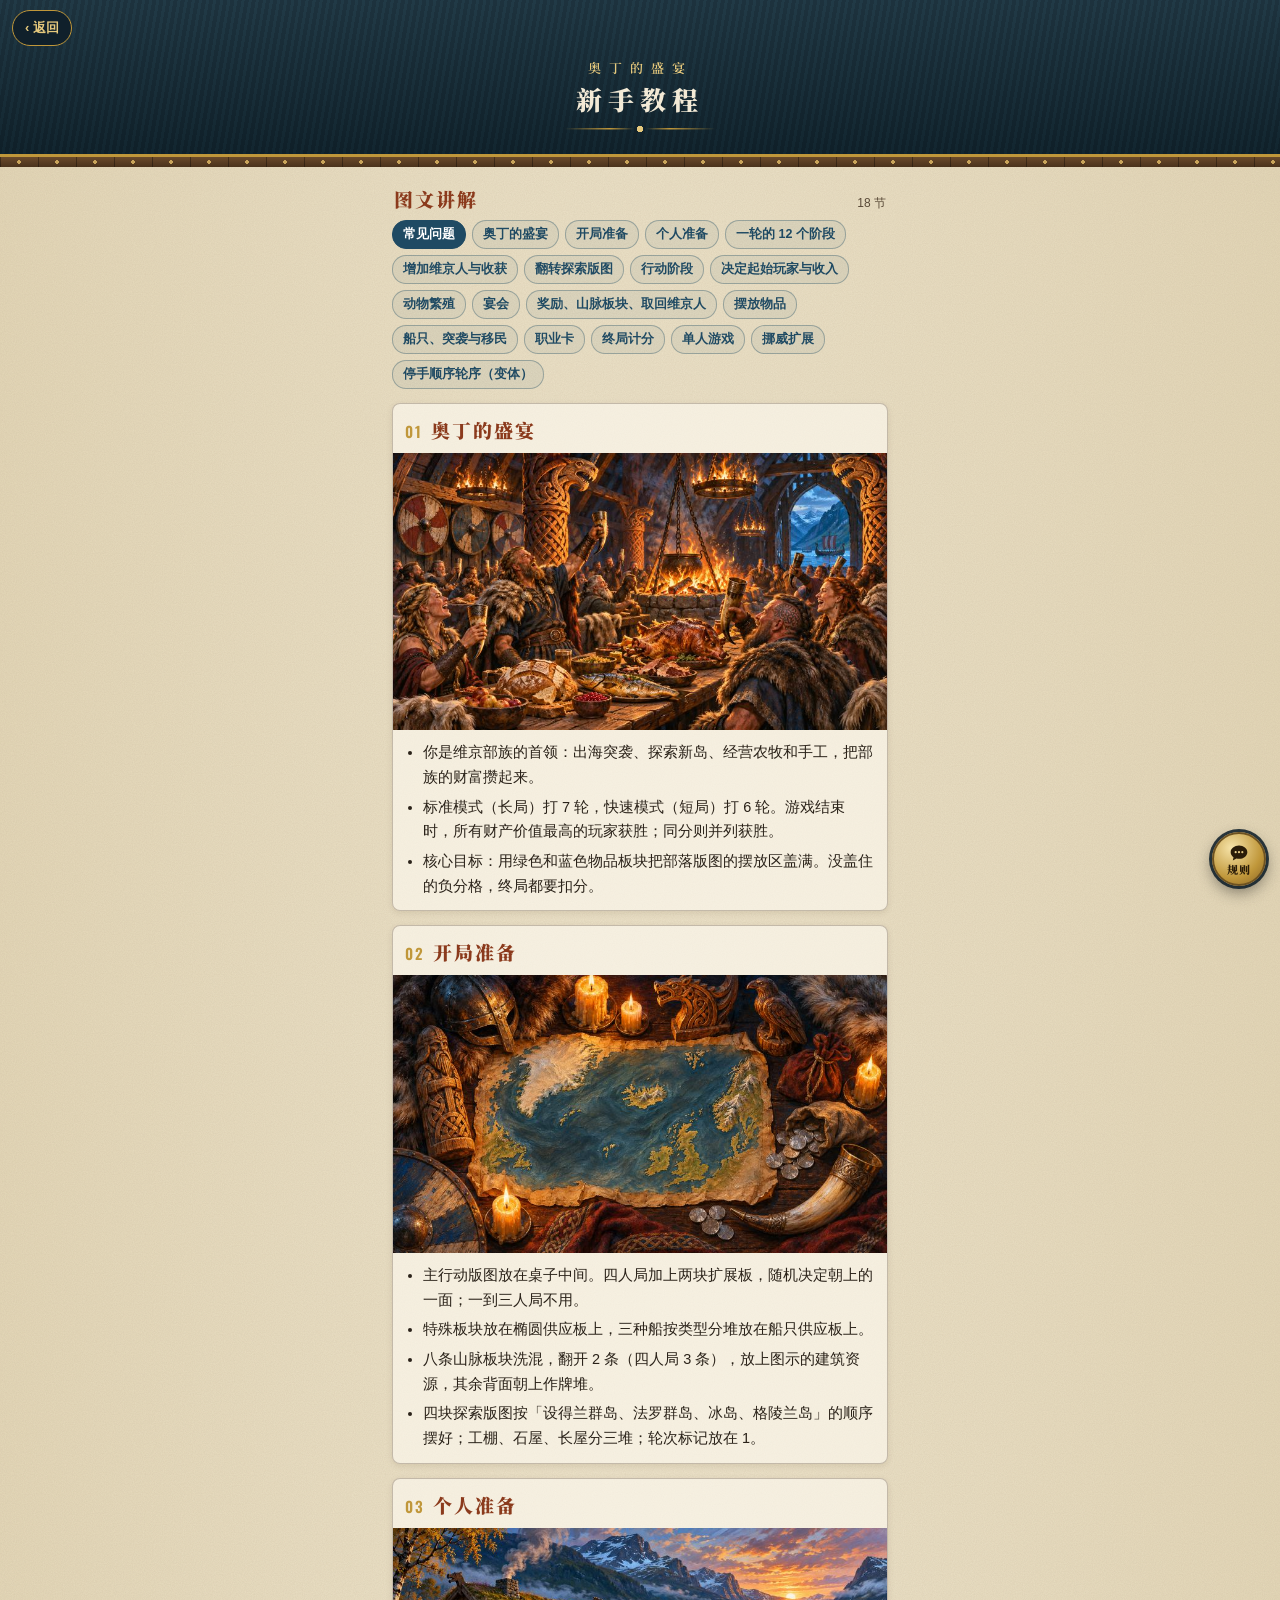
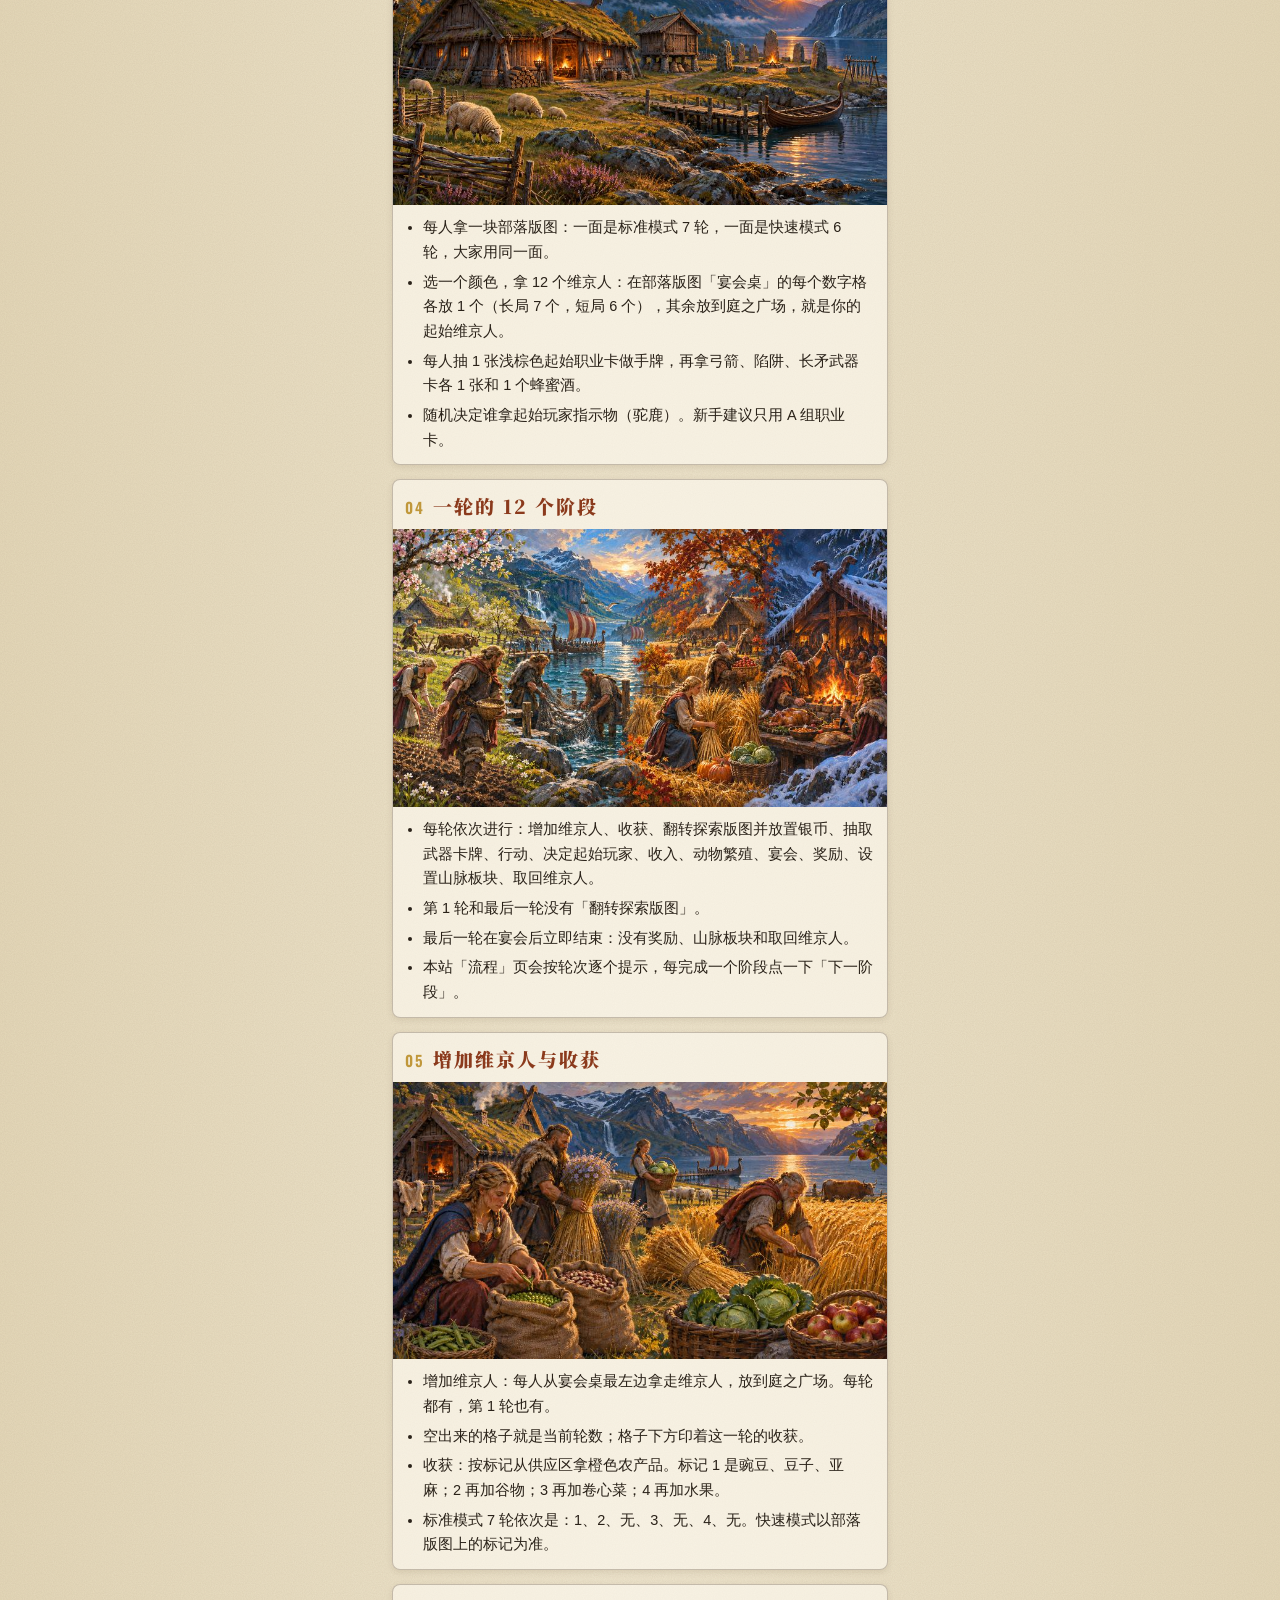
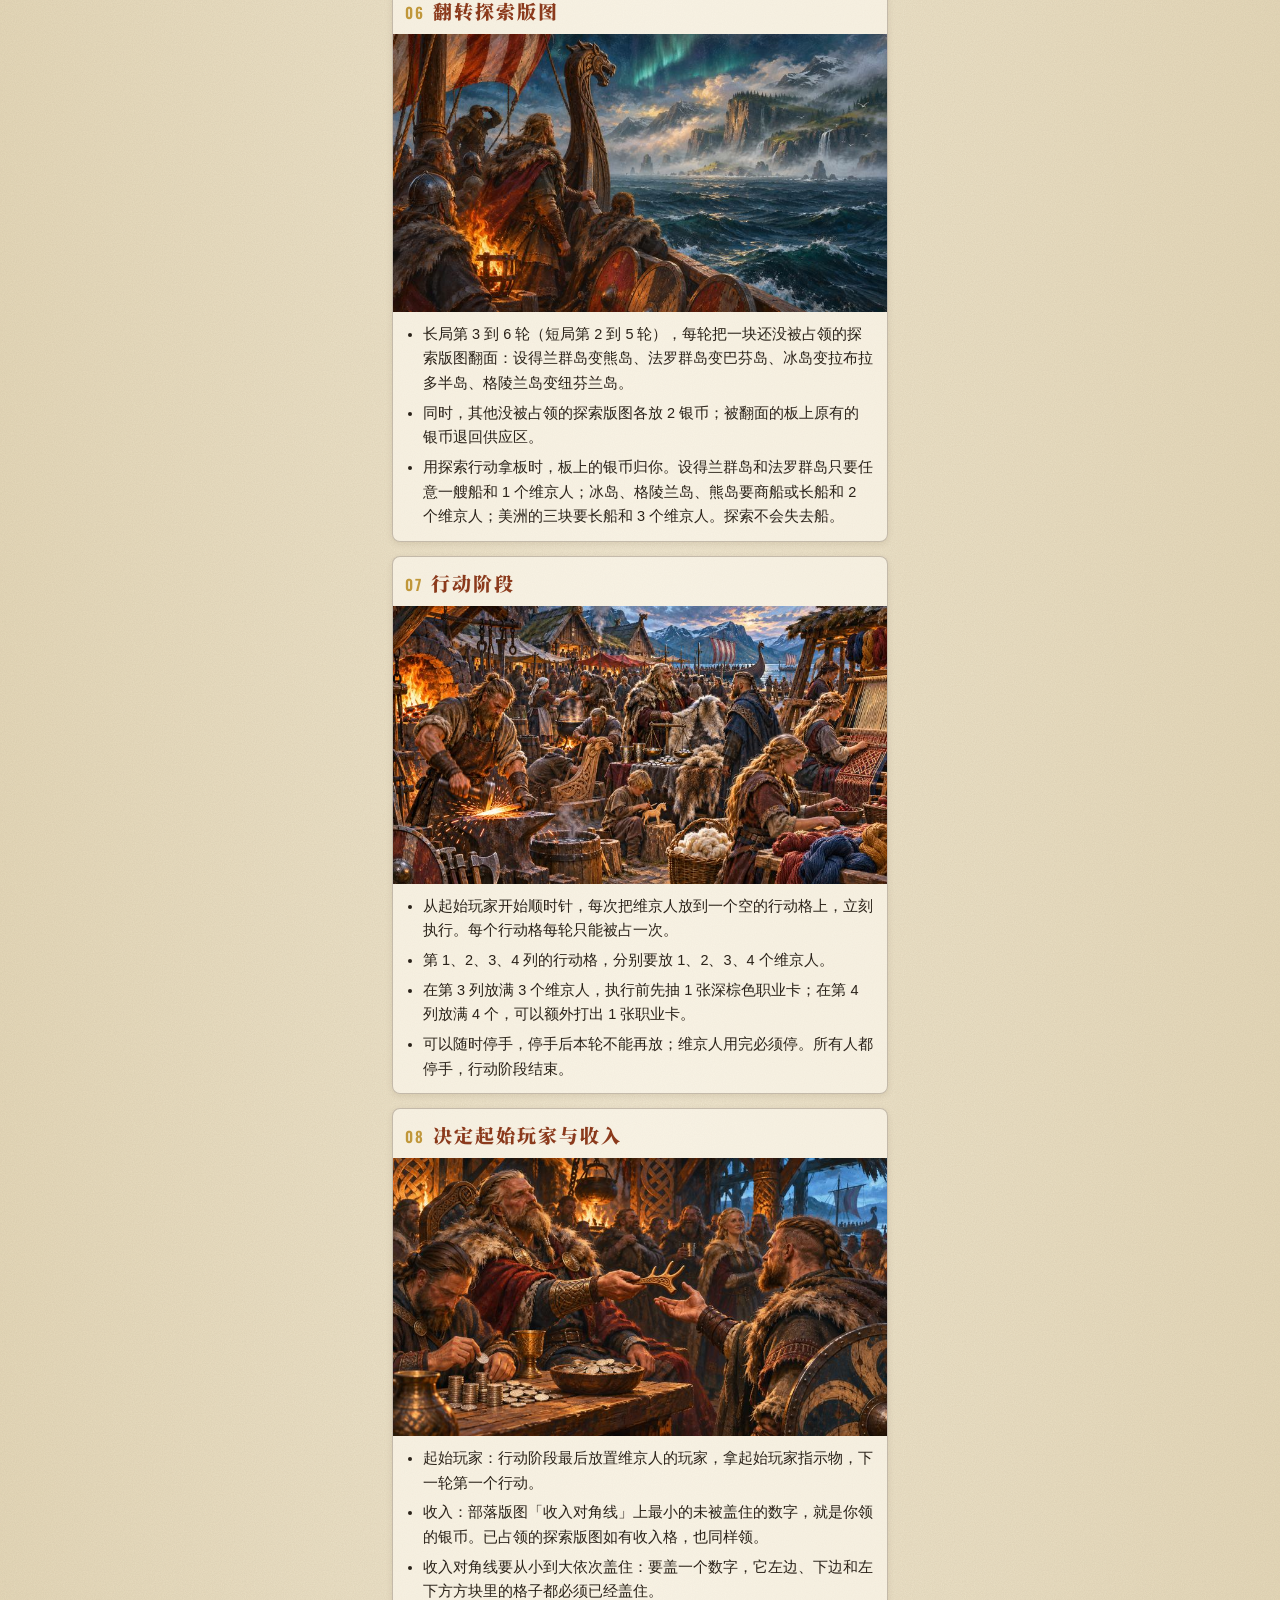
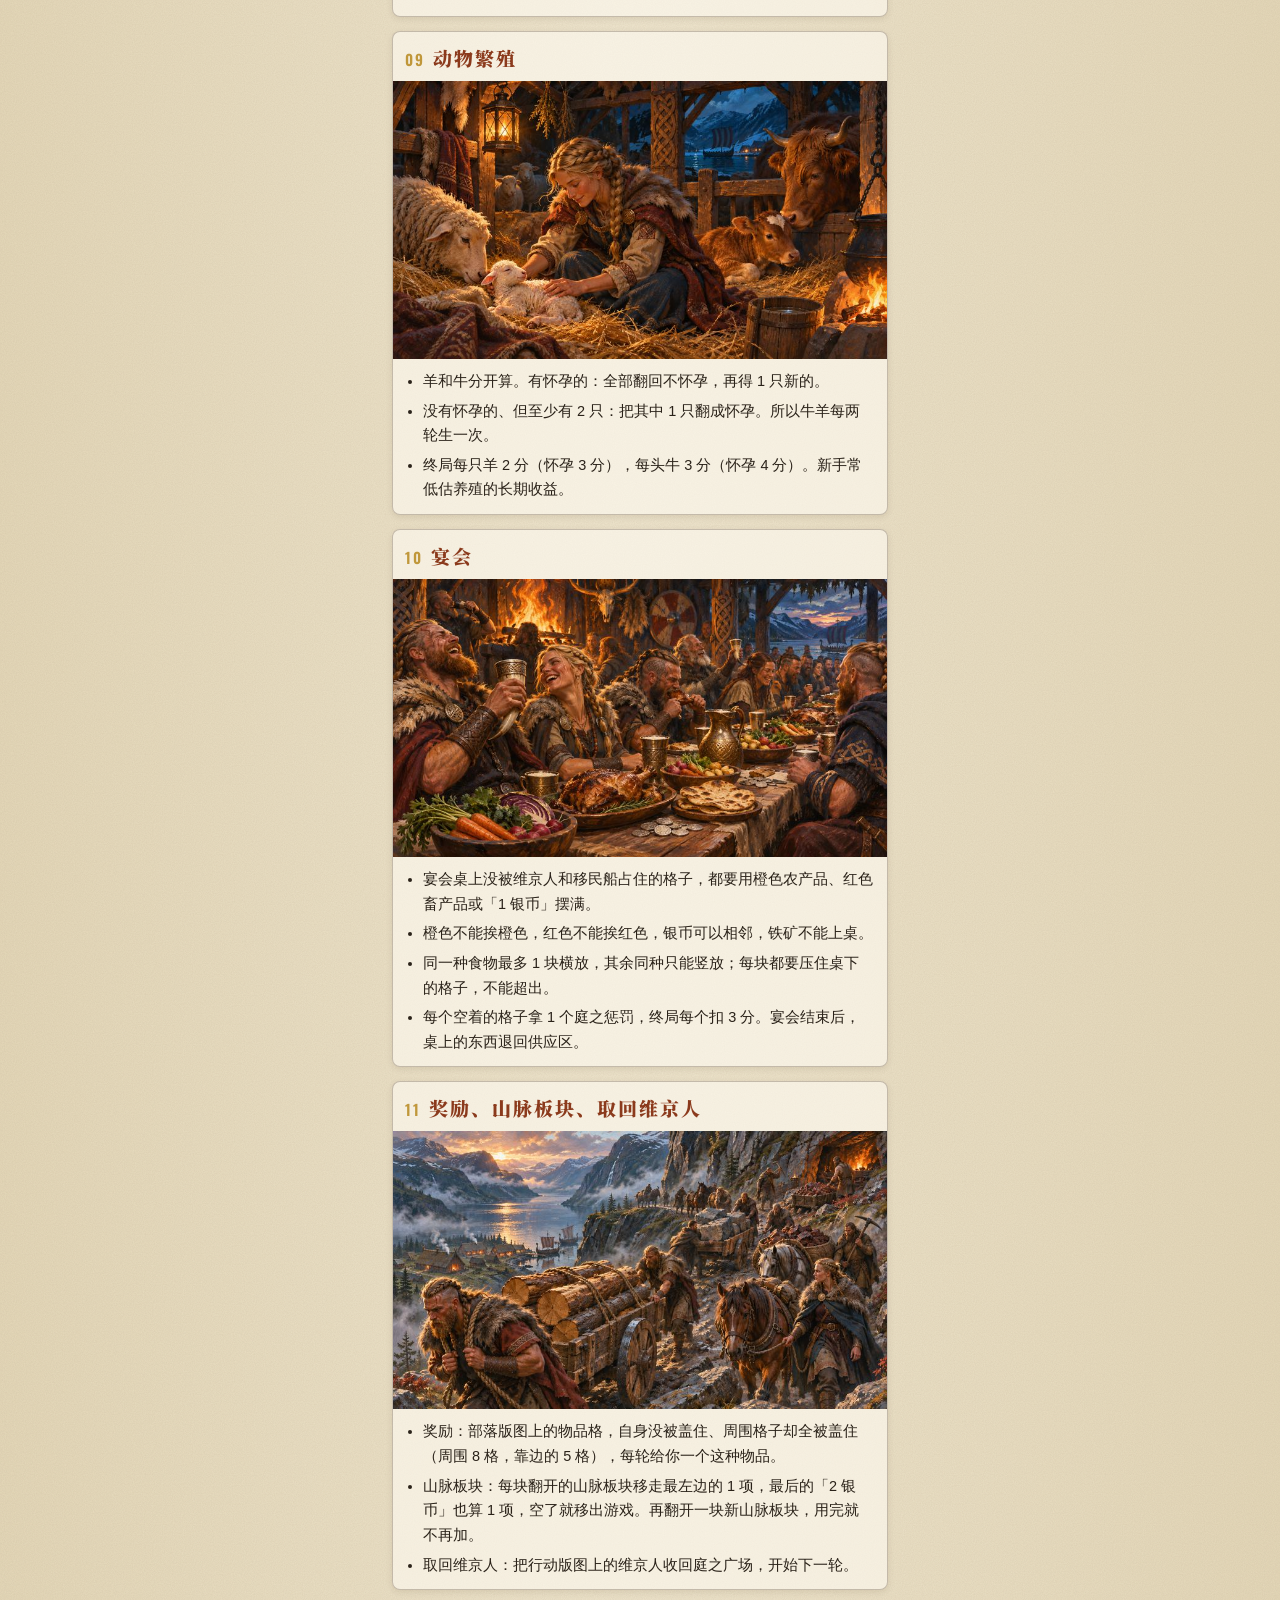
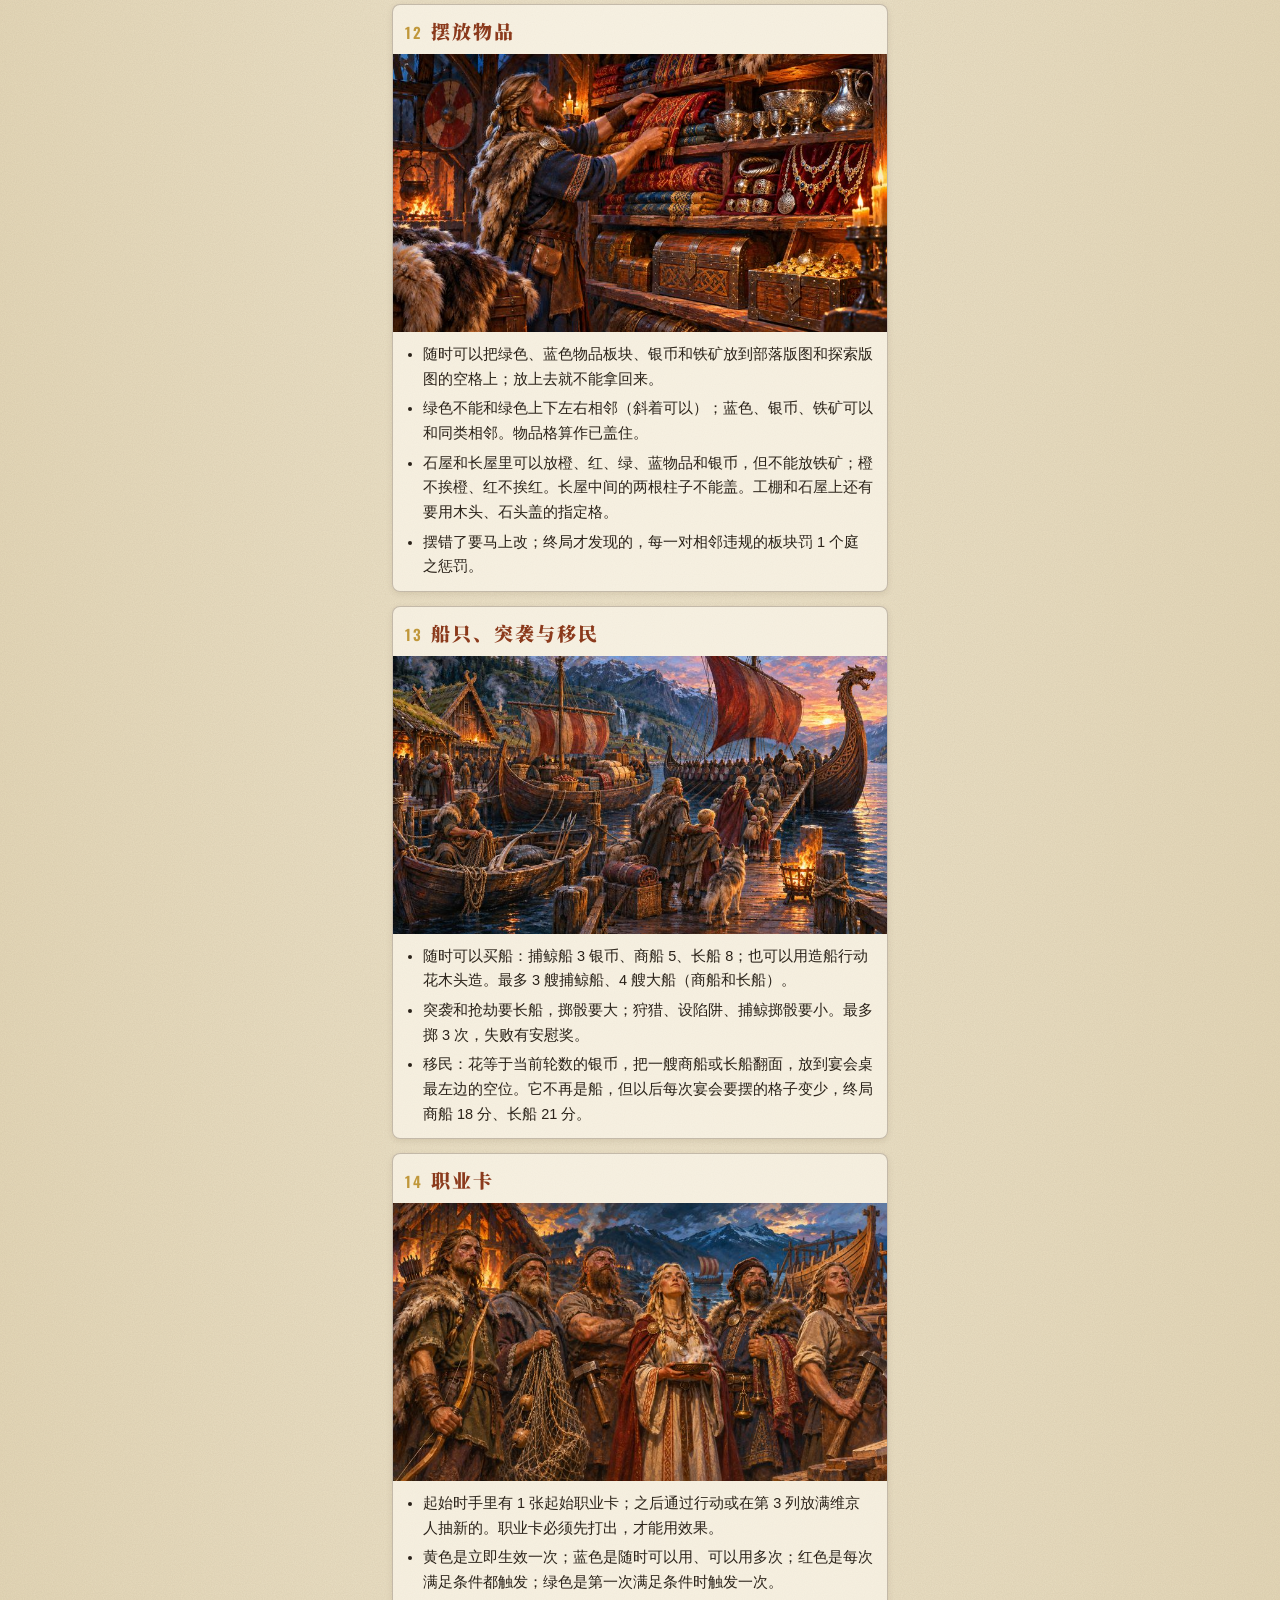
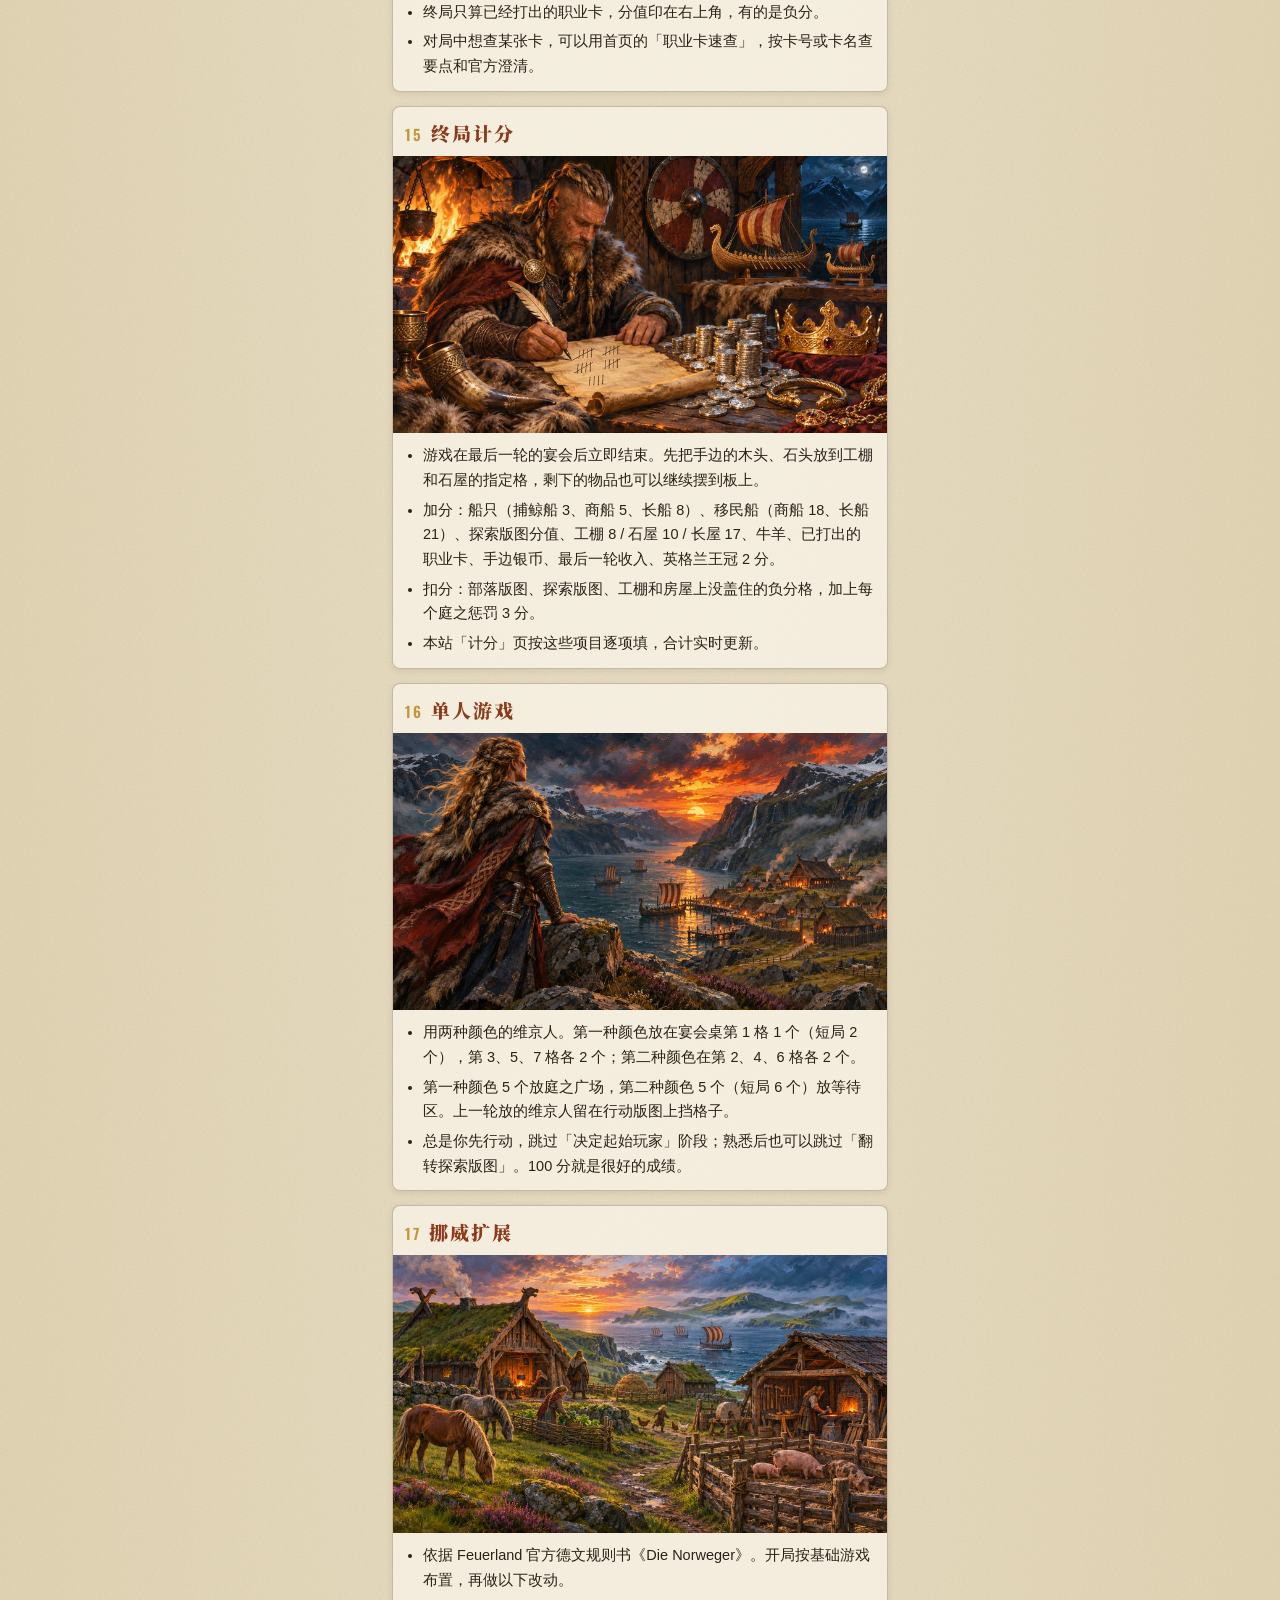
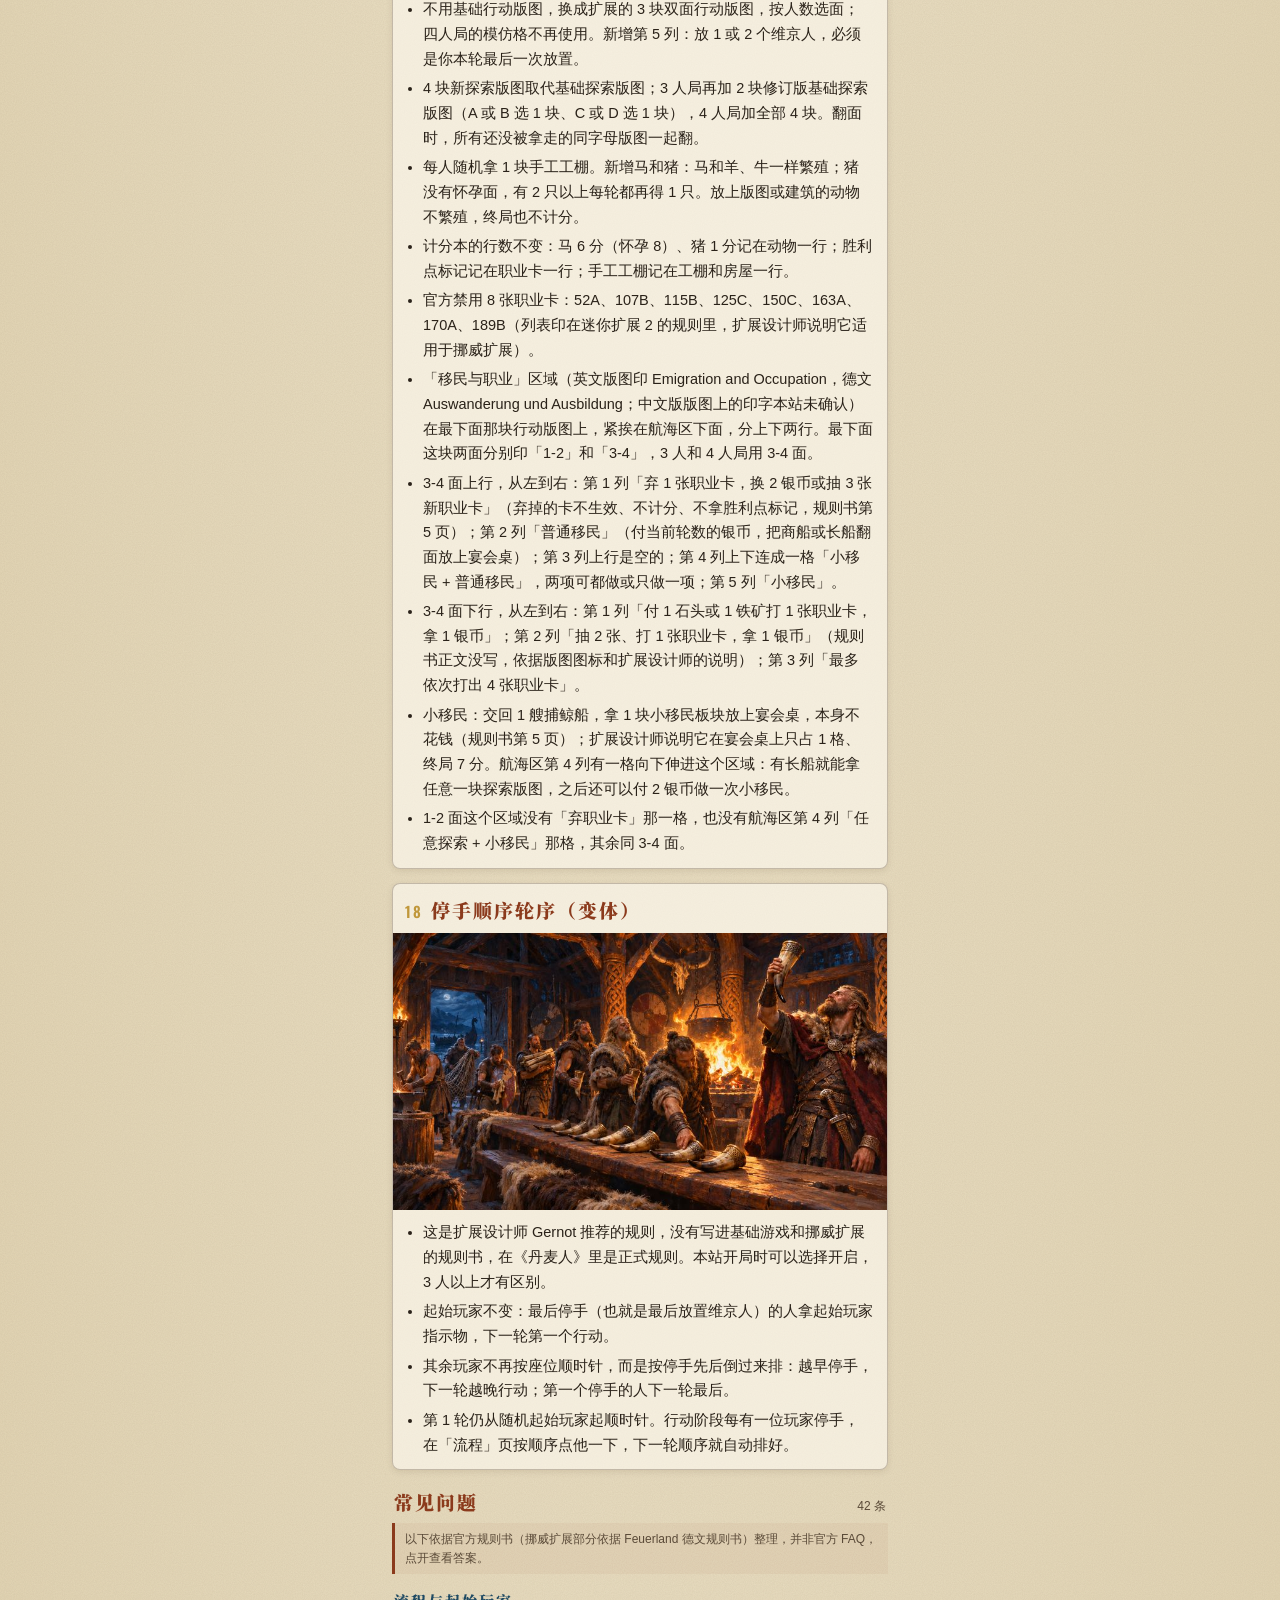
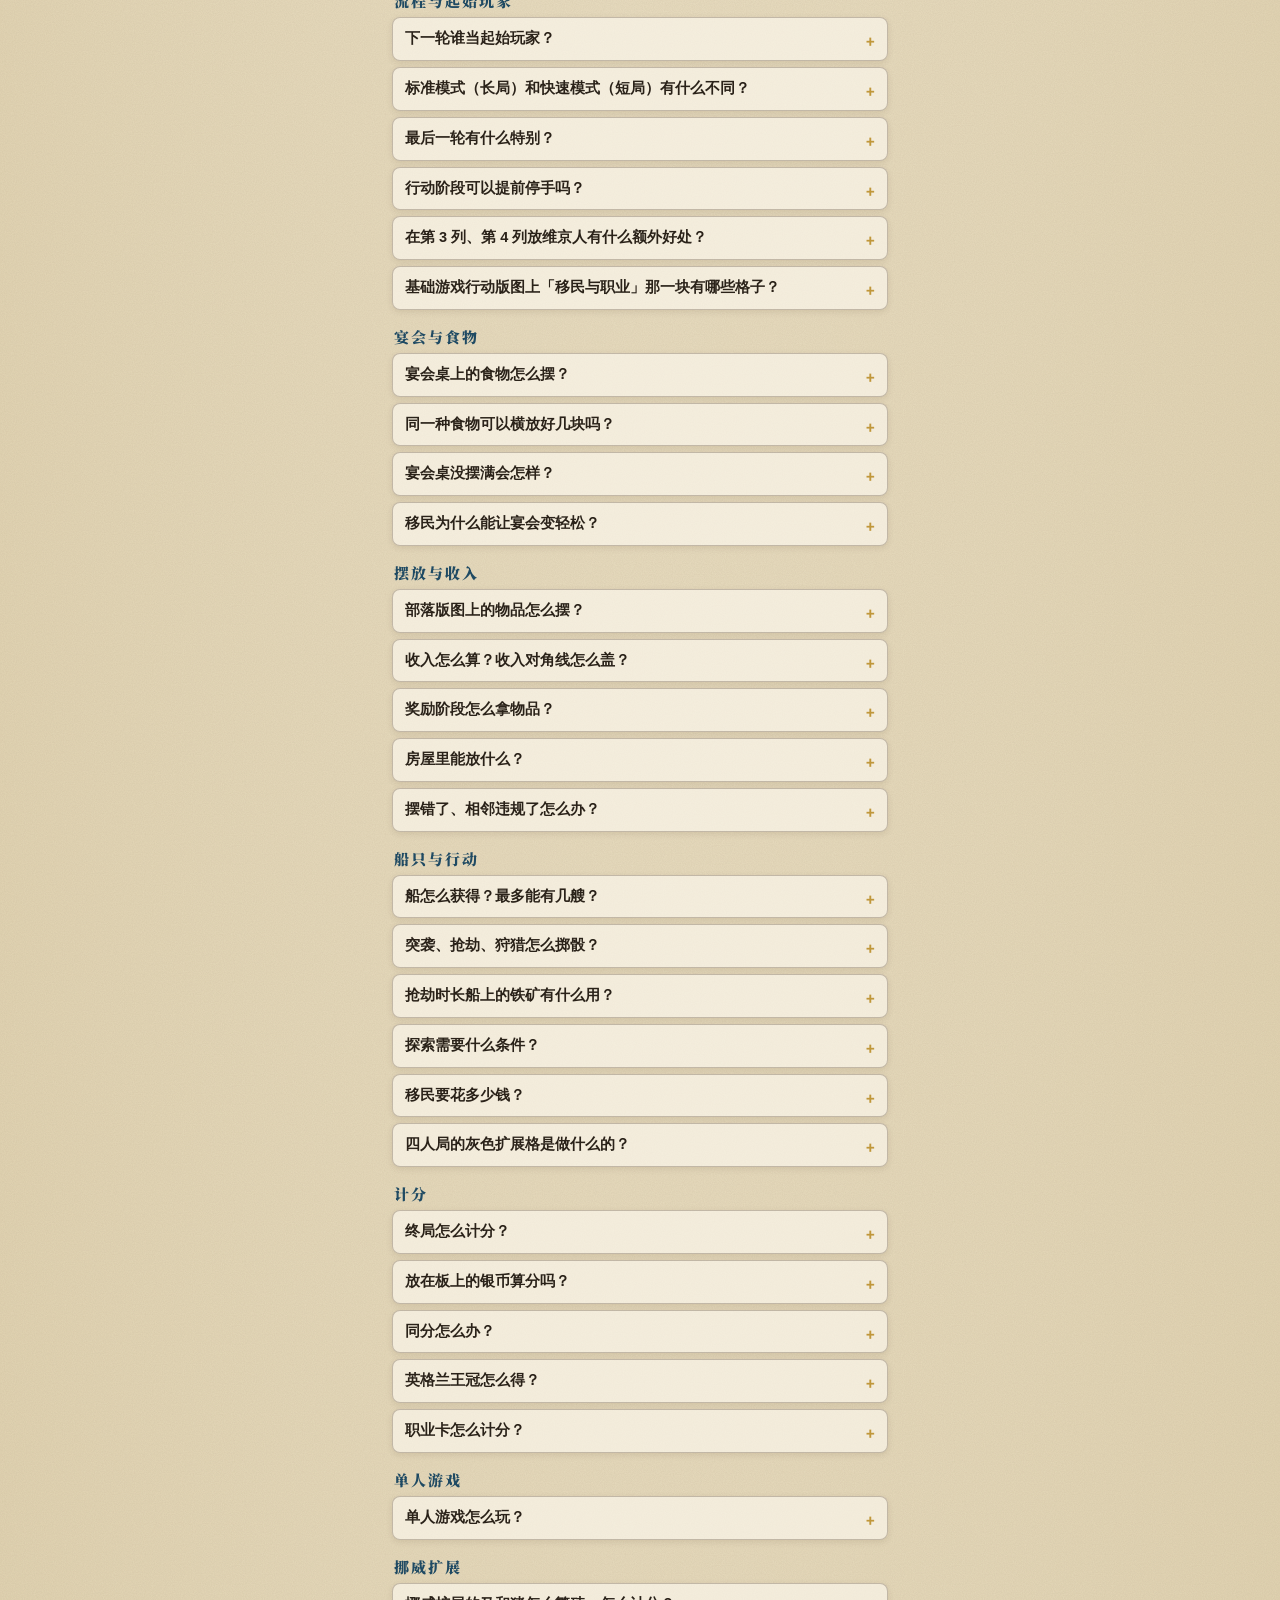
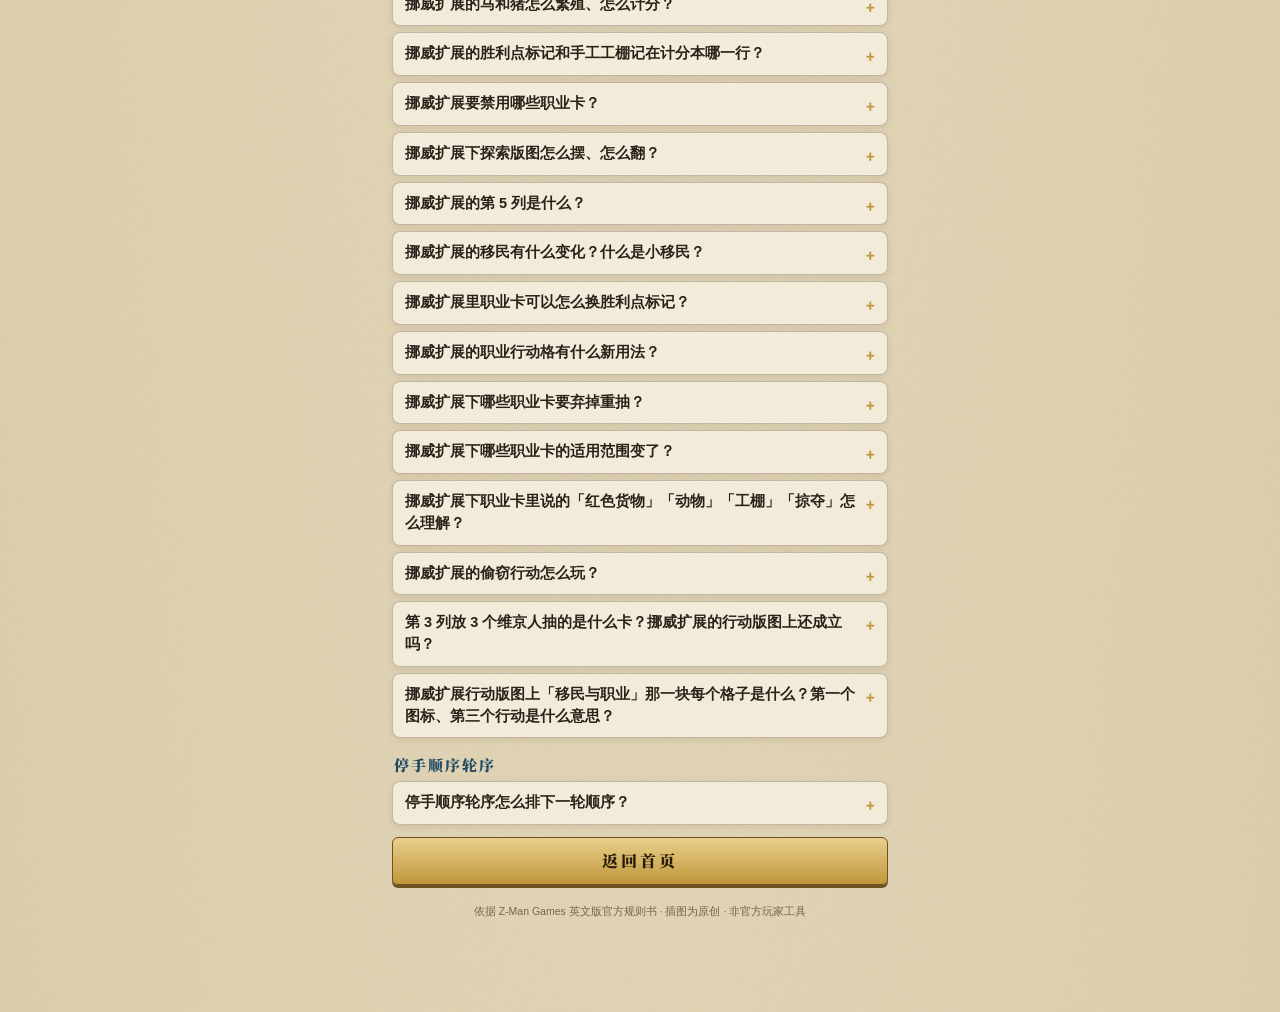
==== commit b4ce79ce: "规则助手补「移民与职业」区域逐格说明，并核实第 3 列抽职业卡 - 讲解稿「挪威扩展」一节逐格写出移民与职业区域（3-4 面、1-2 面），依据德文规则书 p.4–5、版图图标和扩展设计师在 BGG " ====
--- a/public/guide.html
+++ b/public/guide.html
@@ -53,12 +53,12 @@
 <section class="card gs" id="s16"><h2 class="h"><span><i>16</i>单人游戏</span></h2>
 <img src="guide/16.jpg" width="800" height="450" alt="单人游戏" loading="lazy"><ul><li>用两种颜色的维京人。第一种颜色放在宴会桌第 1 格 1 个（短局 2 个），第 3、5、7 格各 2 个；第二种颜色在第 2、4、6 格各 2 个。</li><li>第一种颜色 5 个放庭之广场，第二种颜色 5 个（短局 6 个）放等待区。上一轮放的维京人留在行动版图上挡格子。</li><li>总是你先行动，跳过「决定起始玩家」阶段；熟悉后也可以跳过「翻转探索版图」。100 分就是很好的成绩。</li></ul></section>
 <section class="card gs" id="s17"><h2 class="h"><span><i>17</i>挪威扩展</span></h2>
-<img src="guide/17.jpg" width="800" height="450" alt="挪威扩展" loading="lazy"><ul><li>依据 Feuerland 官方德文规则书《Die Norweger》。开局按基础游戏布置，再做以下改动。</li><li>不用基础行动版图，换成扩展的 3 块双面行动版图，按人数选面；四人局的模仿格不再使用。新增第 5 列：放 1 或 2 个维京人，必须是你本轮最后一次放置。</li><li>4 块新探索版图取代基础探索版图；3 人局再加 2 块修订版基础探索版图（A 或 B 选 1 块、C 或 D 选 1 块），4 人局加全部 4 块。翻面时，所有还没被拿走的同字母版图一起翻。</li><li>每人随机拿 1 块手工工棚。新增马和猪：马和羊、牛一样繁殖；猪没有怀孕面，有 2 只以上每轮都再得 1 只。放上版图或建筑的动物不繁殖，终局也不计分。</li><li>计分本的行数不变：马 6 分（怀孕 8）、猪 1 分记在动物一行；胜利点标记记在职业卡一行；手工工棚记在工棚和房屋一行。</li><li>官方禁用 8 张职业卡：52A、107B、115B、125C、150C、163A、170A、189B（列表印在迷你扩展 2 的规则里，扩展设计师说明它适用于挪威扩展）。</li></ul></section>
+<img src="guide/17.jpg" width="800" height="450" alt="挪威扩展" loading="lazy"><ul><li>依据 Feuerland 官方德文规则书《Die Norweger》。开局按基础游戏布置，再做以下改动。</li><li>不用基础行动版图，换成扩展的 3 块双面行动版图，按人数选面；四人局的模仿格不再使用。新增第 5 列：放 1 或 2 个维京人，必须是你本轮最后一次放置。</li><li>4 块新探索版图取代基础探索版图；3 人局再加 2 块修订版基础探索版图（A 或 B 选 1 块、C 或 D 选 1 块），4 人局加全部 4 块。翻面时，所有还没被拿走的同字母版图一起翻。</li><li>每人随机拿 1 块手工工棚。新增马和猪：马和羊、牛一样繁殖；猪没有怀孕面，有 2 只以上每轮都再得 1 只。放上版图或建筑的动物不繁殖，终局也不计分。</li><li>计分本的行数不变：马 6 分（怀孕 8）、猪 1 分记在动物一行；胜利点标记记在职业卡一行；手工工棚记在工棚和房屋一行。</li><li>官方禁用 8 张职业卡：52A、107B、115B、125C、150C、163A、170A、189B（列表印在迷你扩展 2 的规则里，扩展设计师说明它适用于挪威扩展）。</li><li>「移民与职业」区域（英文版图印 Emigration and Occupation，德文 Auswanderung und Ausbildung；中文版版图上的印字本站未确认）在最下面那块行动版图上，紧挨在航海区下面，分上下两行。最下面这块两面分别印「1-2」和「3-4」，3 人和 4 人局用 3-4 面。</li><li>3-4 面上行，从左到右：第 1 列「弃 1 张职业卡，换 2 银币或抽 3 张新职业卡」（弃掉的卡不生效、不计分、不拿胜利点标记，规则书第 5 页）；第 2 列「普通移民」（付当前轮数的银币，把商船或长船翻面放上宴会桌）；第 3 列上行是空的；第 4 列上下连成一格「小移民 + 普通移民」，两项可都做或只做一项；第 5 列「小移民」。</li><li>3-4 面下行，从左到右：第 1 列「付 1 石头或 1 铁矿打 1 张职业卡，拿 1 银币」；第 2 列「抽 2 张、打 1 张职业卡，拿 1 银币」（规则书正文没写，依据版图图标和扩展设计师的说明）；第 3 列「最多依次打出 4 张职业卡」。</li><li>小移民：交回 1 艘捕鲸船，拿 1 块小移民板块放上宴会桌，本身不花钱（规则书第 5 页）；扩展设计师说明它在宴会桌上只占 1 格、终局 7 分。航海区第 4 列有一格向下伸进这个区域：有长船就能拿任意一块探索版图，之后还可以付 2 银币做一次小移民。</li><li>1-2 面这个区域没有「弃职业卡」那一格，也没有航海区第 4 列「任意探索 + 小移民」那格，其余同 3-4 面。</li></ul></section>
 <section class="card gs" id="s18"><h2 class="h"><span><i>18</i>停手顺序轮序（变体）</span></h2>
 <img src="guide/18.jpg" width="800" height="450" alt="停手顺序轮序（变体）" loading="lazy"><ul><li>这是扩展设计师 Gernot 推荐的规则，没有写进基础游戏和挪威扩展的规则书，在《丹麦人》里是正式规则。本站开局时可以选择开启，3 人以上才有区别。</li><li>起始玩家不变：最后停手（也就是最后放置维京人）的人拿起始玩家指示物，下一轮第一个行动。</li><li>其余玩家不再按座位顺时针，而是按停手先后倒过来排：越早停手，下一轮越晚行动；第一个停手的人下一轮最后。</li><li>第 1 轮仍从随机起始玩家起顺时针。行动阶段每有一位玩家停手，在「流程」页按顺序点他一下，下一轮顺序就自动排好。</li></ul></section>
-<h2 class="h" id="faq">常见问题<small>39 条</small></h2>
+<h2 class="h" id="faq">常见问题<small>42 条</small></h2>
 <p class="note">以下依据官方规则书（挪威扩展部分依据 Feuerland 德文规则书）整理，并非官方 FAQ，点开查看答案。</p>
-<h3 class="fq-cat">流程与起始玩家</h3><details class="card fq"><summary>下一轮谁当起始玩家？</summary><p>每轮第 6 阶段，行动阶段里最后一个放置维京人的玩家拿起始玩家指示物（驼鹿），下一轮第一个行动。第一轮的起始玩家随机决定。 <a href="https://boardgamegeek.com/filepage/136602/english-rulebook" target="_blank" rel="noopener">来源：规则书</a></p></details><details class="card fq"><summary>标准模式（长局）和快速模式（短局）有什么不同？</summary><p>长局打 7 轮，短局打 6 轮，部落版图分别用对应的一面，每轮的收获也不同。短局宴会桌上只放 6 个维京人，所以开局庭之广场多 1 个维京人；探索版图在第 2 到 5 轮翻面（长局是第 3 到 6 轮）。 <a href="https://boardgamegeek.com/filepage/136602/english-rulebook" target="_blank" rel="noopener">来源：规则书</a></p></details><details class="card fq"><summary>最后一轮有什么特别？</summary><p>游戏在最后一轮的宴会阶段后立即结束：没有奖励阶段，也不调整山脉板块、不取回维京人。最后一轮的收入可以不领银币，改记到计分表的「最终收入」。 <a href="https://boardgamegeek.com/filepage/136602/english-rulebook" target="_blank" rel="noopener">来源：规则书</a></p></details><details class="card fq"><summary>行动阶段可以提前停手吗？</summary><p>可以。即使庭之广场还有维京人，也可以选择停手，但停手后本轮不能再放。维京人用完必须停手。所有人都停手后，行动阶段结束。 <a href="https://boardgamegeek.com/filepage/136602/english-rulebook" target="_blank" rel="noopener">来源：规则书</a></p></details><details class="card fq"><summary>在第 3 列、第 4 列放维京人有什么额外好处？</summary><p>在第 3 列放满 3 个维京人时，执行行动前先抽 1 张深棕色职业卡进手牌；在第 4 列放满 4 个维京人时，可以在执行行动前或后从手牌打出 1 张职业卡。 <a href="https://boardgamegeek.com/filepage/136602/english-rulebook" target="_blank" rel="noopener">来源：规则书</a></p></details><h3 class="fq-cat">宴会与食物</h3><details class="card fq"><summary>宴会桌上的食物怎么摆？</summary><p>在宴会桌上没被维京人和移民船占住的格子里，摆橙色农产品、红色畜产品或「1 银币」。橙色不能挨橙色，红色不能挨红色，银币可以相邻，铁矿不能上桌。每块都要压住桌下的格子、不能超出。 <a href="https://boardgamegeek.com/filepage/136602/english-rulebook" target="_blank" rel="noopener">来源：规则书</a></p></details><details class="card fq"><summary>同一种食物可以横放好几块吗？</summary><p>不行。同一种食物最多只能有 1 块横放，其余同种的只能竖放（正方形板块不受影响）。所以每次宴会最好不要重复上同一种大块肉。 <a href="https://boardgamegeek.com/filepage/136602/english-rulebook" target="_blank" rel="noopener">来源：规则书</a></p></details><details class="card fq"><summary>宴会桌没摆满会怎样？</summary><p>每个空着没摆东西的格子，拿 1 个庭之惩罚放进自己的供应区，一直保留到游戏结束，终局每个扣 3 分。 <a href="https://boardgamegeek.com/filepage/136602/english-rulebook" target="_blank" rel="noopener">来源：规则书</a></p></details><details class="card fq"><summary>移民为什么能让宴会变轻松？</summary><p>移民时把一艘商船或长船翻面，放到宴会桌最左边的空位，之后每次宴会它都占住格子，要摆的食物就少了。移民船终局商船值 18 分、长船值 21 分。 <a href="https://boardgamegeek.com/filepage/136602/english-rulebook" target="_blank" rel="noopener">来源：规则书</a></p></details><h3 class="fq-cat">摆放与收入</h3><details class="card fq"><summary>部落版图上的物品怎么摆？</summary><p>随时可以把绿色、蓝色物品板块和银币、铁矿放到空格上。绿色不能和绿色上下左右相邻（斜着可以）；蓝色、银币、铁矿可以和同类相邻。放上去就不能再拿回来。 <a href="https://boardgamegeek.com/filepage/136602/english-rulebook" target="_blank" rel="noopener">来源：规则书</a></p></details><details class="card fq"><summary>收入怎么算？收入对角线怎么盖？</summary><p>收入阶段领的银币，等于收入对角线上最小的未被盖住的数字。对角线要从小到大盖：要盖某个数字，它左边、下边以及左下方方块里的格子都必须已经盖住。印着物品图案的格子算作已经盖住。 <a href="https://boardgamegeek.com/filepage/136602/english-rulebook" target="_blank" rel="noopener">来源：规则书</a></p></details><details class="card fq"><summary>奖励阶段怎么拿物品？</summary><p>部落版图上的物品格如果自身没被盖住，而它周围的格子全被盖住（周围 8 格，靠边的只有 5 格），每轮奖励阶段你都得到这种物品。如果把物品格本身盖住，就失去这个奖励。 <a href="https://boardgamegeek.com/filepage/136602/english-rulebook" target="_blank" rel="noopener">来源：规则书</a></p></details><details class="card fq"><summary>房屋里能放什么？</summary><p>石屋和长屋里可以放橙、红、绿、蓝物品和银币，但不能放铁矿；橙色不能挨橙色，红色不能挨红色。长屋中间的两根柱子不能盖。工棚和石屋还有要用木头、石头盖的指定格，终局时可以把手边的木头、石头放上去。 <a href="https://boardgamegeek.com/filepage/136602/english-rulebook" target="_blank" rel="noopener">来源：规则书</a></p></details><details class="card fq"><summary>摆错了、相邻违规了怎么办？</summary><p>发现了要马上改正。如果到终局才发现，每一对违规相邻的板块，罚 1 个庭之惩罚（每个 −3 分）。 <a href="https://boardgamegeek.com/filepage/136602/english-rulebook" target="_blank" rel="noopener">来源：规则书</a></p></details><h3 class="fq-cat">船只与行动</h3><details class="card fq"><summary>船怎么获得？最多能有几艘？</summary><p>随时可以花银币买船：捕鲸船 3、商船 5、长船 8；也可以用造船行动花木头建造。船停在部落版图的港湾里，最多 3 艘捕鲸船和 4 艘大船（商船和长船）。同一艘船一轮内可以用于多个不同的行动。 <a href="https://boardgamegeek.com/filepage/136602/english-rulebook" target="_blank" rel="noopener">来源：规则书</a></p></details><details class="card fq"><summary>突袭、抢劫、狩猎怎么掷骰？</summary><p>突袭用橙色 8 面骰、抢劫用蓝色 12 面骰，都要掷大；狩猎、设陷阱用橙色骰、捕鲸用蓝色骰，都要掷小。每次最多掷 3 次，重掷会作废上一次，随时可以停。失败时可以拿安慰奖。 <a href="https://boardgamegeek.com/filepage/136602/english-rulebook" target="_blank" rel="noopener">来源：规则书</a></p></details><details class="card fq"><summary>抢劫时长船上的铁矿有什么用？</summary><p>抢劫必须有长船，有多艘时用铁矿最多的那艘；骰子结果每有 1 个铁矿加 1（铁矿保留）。还可以花石头、长剑每个再加 1。突袭（橙色骰）则不能用船上的铁矿。 <a href="https://boardgamegeek.com/filepage/136602/english-rulebook" target="_blank" rel="noopener">来源：规则书</a></p></details><details class="card fq"><summary>探索需要什么条件？</summary><p>设得兰群岛、法罗群岛：任意一艘船，1 个维京人（只能用 1 个维京人的行动格）。冰岛、格陵兰岛、熊岛：商船或长船，2 个维京人。巴芬岛、拉布拉多半岛、纽芬兰岛：长船，3 个维京人。探索不会失去船，板上的银币归你。 <a href="https://boardgamegeek.com/filepage/136602/english-rulebook" target="_blank" rel="noopener">来源：规则书</a></p></details><details class="card fq"><summary>移民要花多少钱？</summary><p>移民要支付等于当前轮数的银币，然后把一艘商船或长船翻面放到宴会桌上。长船上的铁矿会失去。维京人不会因为移民减少。 <a href="https://boardgamegeek.com/filepage/136602/english-rulebook" target="_blank" rel="noopener">来源：规则书</a></p></details><details class="card fq"><summary>四人局的灰色扩展格是做什么的？</summary><p>四人局的扩展板上，灰色行动格可以模仿同一列里已被其他玩家占用的行动格（不能模仿空格或自己占的格子）。每局只有两列有模仿格，开局随机决定扩展板朝上的面。 <a href="https://boardgamegeek.com/filepage/136602/english-rulebook" target="_blank" rel="noopener">来源：规则书</a></p></details><h3 class="fq-cat">计分</h3><details class="card fq"><summary>终局怎么计分？</summary><p>加分：船只（捕鲸船 3、商船 5、长船 8）、移民船（商船 18、长船 21）、探索版图分值、工棚 8 / 石屋 10 / 长屋 17、羊 2（怀孕 3）、牛 3（怀孕 4）、已打出的职业卡、手边银币、最终收入、英格兰王冠 2 分。扣分：部落版图、探索版图、房屋上没盖住的负分格，以及每个庭之惩罚 3 分。 <a href="https://boardgamegeek.com/filepage/136602/english-rulebook" target="_blank" rel="noopener">来源：规则书</a></p></details><details class="card fq"><summary>放在板上的银币算分吗？</summary><p>不算。只有手边供应区里的银币按面值计分，已经放在部落版图、探索版图或房屋上的银币不再计分（它的作用是盖住格子）。 <a href="https://boardgamegeek.com/filepage/136602/english-rulebook" target="_blank" rel="noopener">来源：规则书</a></p></details><details class="card fq"><summary>同分怎么办？</summary><p>规则书规定同分时并列获胜，没有额外的比较规则。本站结算页会显示「并列第一」。 <a href="https://boardgamegeek.com/filepage/136602/english-rulebook" target="_blank" rel="noopener">来源：规则书</a></p></details><details class="card fq"><summary>英格兰王冠怎么得？</summary><p>英格兰王冠是剑值最高的特殊板块。突袭或抢劫成功时，可以拿剑值不超过战斗结果的蓝色物品或特殊板块；王冠是唯一不能用「购买特殊板块」行动买的特殊板块。持有者终局额外得 2 分，不管它在供应区还是已经摆在板上。 <a href="https://boardgamegeek.com/filepage/136602/english-rulebook" target="_blank" rel="noopener">来源：规则书</a></p></details><details class="card fq"><summary>职业卡怎么计分？</summary><p>只计已经打出的职业卡，分值印在卡的右上角，有的职业卡是负分（规则书举的例子是一张 −1 分的职业卡）。手里没打出的职业卡不计分。 <a href="https://boardgamegeek.com/filepage/136602/english-rulebook" target="_blank" rel="noopener">来源：规则书</a></p></details><h3 class="fq-cat">单人游戏</h3><details class="card fq"><summary>单人游戏怎么玩？</summary><p>用两种颜色的维京人：上一轮放的维京人留在行动版图上挡住行动格。你总是先行动，跳过「决定起始玩家」阶段；熟悉后也可以跳过「翻转探索版图」。100 分就算很好的成绩。 <a href="https://boardgamegeek.com/filepage/136602/english-rulebook" target="_blank" rel="noopener">来源：规则书</a></p></details><h3 class="fq-cat">挪威扩展</h3><details class="card fq"><summary>挪威扩展的马和猪怎么繁殖、怎么计分？</summary><p>马和羊、牛一样：有怀孕的就全部翻回并得 1 只新的，没有怀孕但至少 2 只就翻 1 只成怀孕。猪没有怀孕面，只要有 2 只以上，每轮繁殖阶段都再得 1 只。终局马 6 分（怀孕 8 分）、猪 1 分，和羊、牛一起记在动物一行；放上版图或建筑的动物不繁殖，也不计分。 <a href="https://www.feuerland-spiele.de/fileadmin/game/Ein_Fest_fuer_Odin/Exp_1_Die_Norweger/Regelbuch.pdf" target="_blank" rel="noopener">来源：挪威扩展规则书</a></p></details><details class="card fq"><summary>挪威扩展的胜利点标记和手工工棚记在计分本哪一行？</summary><p>胜利点标记（4、3、2 分）作为正分记在职业卡一行；手工工棚的分值记在工棚和房屋一行，它上面没盖住的负分格也记在工棚和房屋的扣分里。为换胜利点标记而弃掉的职业卡不计分。 <a href="https://www.feuerland-spiele.de/fileadmin/game/Ein_Fest_fuer_Odin/Exp_1_Die_Norweger/Regelbuch.pdf" target="_blank" rel="noopener">来源：挪威扩展规则书</a></p></details><details class="card fq"><summary>挪威扩展要禁用哪些职业卡？</summary><p>官方禁用 8 张：52A、107B、115B、125C、150C、163A、170A、189B。这份列表印在迷你扩展 2 的规则里，扩展设计师说明它主要是为挪威扩展而定，想让成绩可比较就移除这 8 张。 <a href="https://www.feuerland-spiele.de/fileadmin/game/Ein_Fest_fuer_Odin/Mini_Erweiterung_2_Ernte_.pdf" target="_blank" rel="noopener">来源：迷你扩展 2 规则</a></p></details><details class="card fq"><summary>挪威扩展下探索版图怎么摆、怎么翻？</summary><p>4 块新探索版图取代基础版图；3 人局另加 2 块修订版基础探索版图（A 或 B 选 1、C 或 D 选 1），4 人局加全部 4 块。翻面轮次和基础游戏一样按字母 A、B、C、D，桌上同字母的版图只要还没被拿走就一起翻；其余没被拿走的各放 2 银币。修订版只改了分值：法罗群岛 10、熊岛 16、巴芬岛 10。 <a href="https://www.feuerland-spiele.de/fileadmin/game/Ein_Fest_fuer_Odin/Exp_1_Die_Norweger/Regelbuch.pdf" target="_blank" rel="noopener">来源：挪威扩展规则书</a></p></details><details class="card fq"><summary>挪威扩展的第 5 列是什么？</summary><p>新的一列行动格，放 1 或 2 个维京人，必须是你本轮最后一次放置，放完就等于停手。放 2 个时，除了执行行动，还可以额外打出 1 张职业卡。四人局不再使用基础游戏的模仿格。 <a href="https://www.feuerland-spiele.de/fileadmin/game/Ein_Fest_fuer_Odin/Exp_1_Die_Norweger/Regelbuch.pdf" target="_blank" rel="noopener">来源：挪威扩展规则书</a></p></details><details class="card fq"><summary>挪威扩展的移民有什么变化？什么是小移民？</summary><p>新增「小移民」：用一艘捕鲸船移民，把捕鲸船放回供应区，拿一块小移民板块放到你的宴会桌上（和大船移民一样占住宴会桌的格子）。专门的移民行动格做小移民不用付钱；第 4 列那个可以拿任意探索版图的行动格（需要长船），拿完版图后还可以付 2 银币再做一次小移民。商船、长船的移民扩展规则书没有改动，仍按基础规则付当前轮数的银币。小移民的终局分数印在小移民板块上，记在计分表的移民一行。 <a href="https://www.feuerland-spiele.de/fileadmin/game/Ein_Fest_fuer_Odin/Exp_1_Die_Norweger/Regelbuch.pdf" target="_blank" rel="noopener">来源：挪威扩展规则书</a></p></details><details class="card fq"><summary>挪威扩展里职业卡可以怎么换胜利点标记？</summary><p>每当你可以打出一张职业卡时，都可以改为把它弃掉，拿一枚还剩下的胜利点标记（共 16 枚：2 枚 4 分、6 枚 3 分、8 枚 2 分）。弃掉的卡不发挥效果，终局也不计这张卡的分数；胜利点标记的分数记在计分表的职业卡一行。 <a href="https://www.feuerland-spiele.de/fileadmin/game/Ein_Fest_fuer_Odin/Exp_1_Die_Norweger/Regelbuch.pdf" target="_blank" rel="noopener">来源：挪威扩展规则书</a></p></details><details class="card fq"><summary>挪威扩展的职业行动格有什么新用法？</summary><p>新的职业行动格：弃掉手里任意一张职业卡，换 2 银币或者抽 3 张新的职业卡。这样弃掉的卡不发挥效果、终局不计分，也不能换胜利点标记。另外，在新增的第 5 列放 2 个维京人时，除了执行行动，还可以额外打出 1 张职业卡。 <a href="https://www.feuerland-spiele.de/fileadmin/game/Ein_Fest_fuer_Odin/Exp_1_Die_Norweger/Regelbuch.pdf" target="_blank" rel="noopener">来源：挪威扩展规则书</a></p></details><details class="card fq"><summary>挪威扩展下哪些职业卡要弃掉重抽？</summary><p>规则书勘误表写了 4 张：150C 直接弃掉、重抽一张；109B、110C、163A 在它们需要的行动格不在这局游戏里时，弃掉重抽。另外官方禁用名单（印在迷你扩展 2 的规则里，扩展设计师说明适用于挪威扩展）是 52A、107B、115B、125C、150C、163A、170A、189B 这 8 张。 <a href="https://www.feuerland-spiele.de/fileadmin/game/Ein_Fest_fuer_Odin/Exp_1_Die_Norweger/Regelbuch.pdf" target="_blank" rel="noopener">来源：挪威扩展规则书</a></p></details><details class="card fq"><summary>挪威扩展下哪些职业卡的适用范围变了？</summary><p>依据规则书勘误表：10A、26C、35A 也适用于猪和马；31C、157C 不适用于猪和马。52A、176B 在职业卡被弃掉换胜利点标记时也生效；99A 也可以弃掉换胜利点标记。60C、108C 不适用于新增的第 5 列。66A、88C 不适用于扩展新货物盒里的货物。102B、123C 也适用于第 2 列「3 资源 + 2 武器卡」的行动格（102B 若选另一种效果，就不能拿那 2 张武器卡）。117A、148A 不适用于沃特福德探索版图奖励的商船，179B 则适用。125C、170A 不适用于用捕鲸船的小移民。卡面图示和文字为准，附录可能只写了旧的货物和行动格。 <a href="https://www.feuerland-spiele.de/fileadmin/game/Ein_Fest_fuer_Odin/Exp_1_Die_Norweger/Regelbuch.pdf" target="_blank" rel="noopener">来源：挪威扩展规则书</a></p></details><details class="card fq"><summary>挪威扩展下职业卡里说的「红色货物」「动物」「工棚」「掠夺」怎么理解？</summary><p>猪和马算红色货物，也算一种动物；手工工棚算工棚，但不算房屋；已经摆在手工工棚拼放格上的船和货物，对职业卡的效果不起作用。卡上说的掠夺或突袭，不包括挪威扩展新增的「偷窃」行动。行动格的图示变了的，按旧图示写的职业卡照样适用。 <a href="https://www.feuerland-spiele.de/fileadmin/game/Ein_Fest_fuer_Odin/Exp_1_Die_Norweger/Regelbuch.pdf" target="_blank" rel="noopener">来源：挪威扩展规则书</a></p></details><details class="card fq"><summary>挪威扩展的偷窃行动怎么玩？</summary><p>偷窃要有一艘商船，掷骰后可以拿一块剑值不超过结果的特殊板块或货物（和突袭、抢劫一样）。可以用图示的武器卡加点，但不能用石头。偷窃失败时，图示的每种武器各拿一张。职业卡上说的掠夺、突袭不包括偷窃。 <a href="https://www.feuerland-spiele.de/fileadmin/game/Ein_Fest_fuer_Odin/Exp_1_Die_Norweger/Regelbuch.pdf" target="_blank" rel="noopener">来源：挪威扩展规则书</a></p></details><h3 class="fq-cat">停手顺序轮序</h3><details class="card fq"><summary>停手顺序轮序怎么排下一轮顺序？</summary><p>最后停手（最后放置维京人）的人仍是起始玩家、下一轮第一个行动；其余人按停手先后倒过来排，越早停手下一轮越晚行动。这是扩展设计师推荐的规则，在《丹麦人》里是正式规则；基础游戏规则书里没有，开局时自行决定是否使用。 <a href="https://boardgamegeek.com/thread/3411621/article/45242082" target="_blank" rel="noopener">来源：扩展设计师在 BGG 的说明</a></p></details>
+<h3 class="fq-cat">流程与起始玩家</h3><details class="card fq"><summary>下一轮谁当起始玩家？</summary><p>每轮第 6 阶段，行动阶段里最后一个放置维京人的玩家拿起始玩家指示物（驼鹿），下一轮第一个行动。第一轮的起始玩家随机决定。 <a href="https://boardgamegeek.com/filepage/136602/english-rulebook" target="_blank" rel="noopener">来源：规则书</a></p></details><details class="card fq"><summary>标准模式（长局）和快速模式（短局）有什么不同？</summary><p>长局打 7 轮，短局打 6 轮，部落版图分别用对应的一面，每轮的收获也不同。短局宴会桌上只放 6 个维京人，所以开局庭之广场多 1 个维京人；探索版图在第 2 到 5 轮翻面（长局是第 3 到 6 轮）。 <a href="https://boardgamegeek.com/filepage/136602/english-rulebook" target="_blank" rel="noopener">来源：规则书</a></p></details><details class="card fq"><summary>最后一轮有什么特别？</summary><p>游戏在最后一轮的宴会阶段后立即结束：没有奖励阶段，也不调整山脉板块、不取回维京人。最后一轮的收入可以不领银币，改记到计分表的「最终收入」。 <a href="https://boardgamegeek.com/filepage/136602/english-rulebook" target="_blank" rel="noopener">来源：规则书</a></p></details><details class="card fq"><summary>行动阶段可以提前停手吗？</summary><p>可以。即使庭之广场还有维京人，也可以选择停手，但停手后本轮不能再放。维京人用完必须停手。所有人都停手后，行动阶段结束。 <a href="https://boardgamegeek.com/filepage/136602/english-rulebook" target="_blank" rel="noopener">来源：规则书</a></p></details><details class="card fq"><summary>在第 3 列、第 4 列放维京人有什么额外好处？</summary><p>在第 3 列放满 3 个维京人时，执行行动前先抽 1 张深棕色职业卡进手牌；在第 4 列放满 4 个维京人时，可以在执行行动前或后从手牌打出 1 张职业卡。 <a href="https://boardgamegeek.com/filepage/136602/english-rulebook" target="_blank" rel="noopener">来源：规则书</a></p></details><details class="card fq"><summary>基础游戏行动版图上「移民与职业」那一块有哪些格子？</summary><p>在大行动版图最下面、航海区下面，分上下两行。上行：第 1 列抽 1 张深棕色职业卡并拿 1 银币；第 2 列、第 3 列各一个普通移民格（付当前轮数的银币，把商船或长船翻面放上宴会桌）；第 4 列可以先把 1 艘捕鲸船换成商船（船上的铁矿丢失），再用商船或长船移民。下行：第 1 列付 1 石头或 1 铁矿打 1 张职业卡并拿 1 银币；第 2 列最多打 2 张职业卡；第 3 列最多打 4 张职业卡，第 3 列先抽到的那张也能马上打出。依据规则书第 15、17、20 页。 <a href="https://boardgamegeek.com/filepage/136602/english-rulebook" target="_blank" rel="noopener">来源：规则书</a></p></details><h3 class="fq-cat">宴会与食物</h3><details class="card fq"><summary>宴会桌上的食物怎么摆？</summary><p>在宴会桌上没被维京人和移民船占住的格子里，摆橙色农产品、红色畜产品或「1 银币」。橙色不能挨橙色，红色不能挨红色，银币可以相邻，铁矿不能上桌。每块都要压住桌下的格子、不能超出。 <a href="https://boardgamegeek.com/filepage/136602/english-rulebook" target="_blank" rel="noopener">来源：规则书</a></p></details><details class="card fq"><summary>同一种食物可以横放好几块吗？</summary><p>不行。同一种食物最多只能有 1 块横放，其余同种的只能竖放（正方形板块不受影响）。所以每次宴会最好不要重复上同一种大块肉。 <a href="https://boardgamegeek.com/filepage/136602/english-rulebook" target="_blank" rel="noopener">来源：规则书</a></p></details><details class="card fq"><summary>宴会桌没摆满会怎样？</summary><p>每个空着没摆东西的格子，拿 1 个庭之惩罚放进自己的供应区，一直保留到游戏结束，终局每个扣 3 分。 <a href="https://boardgamegeek.com/filepage/136602/english-rulebook" target="_blank" rel="noopener">来源：规则书</a></p></details><details class="card fq"><summary>移民为什么能让宴会变轻松？</summary><p>移民时把一艘商船或长船翻面，放到宴会桌最左边的空位，之后每次宴会它都占住格子，要摆的食物就少了。移民船终局商船值 18 分、长船值 21 分。 <a href="https://boardgamegeek.com/filepage/136602/english-rulebook" target="_blank" rel="noopener">来源：规则书</a></p></details><h3 class="fq-cat">摆放与收入</h3><details class="card fq"><summary>部落版图上的物品怎么摆？</summary><p>随时可以把绿色、蓝色物品板块和银币、铁矿放到空格上。绿色不能和绿色上下左右相邻（斜着可以）；蓝色、银币、铁矿可以和同类相邻。放上去就不能再拿回来。 <a href="https://boardgamegeek.com/filepage/136602/english-rulebook" target="_blank" rel="noopener">来源：规则书</a></p></details><details class="card fq"><summary>收入怎么算？收入对角线怎么盖？</summary><p>收入阶段领的银币，等于收入对角线上最小的未被盖住的数字。对角线要从小到大盖：要盖某个数字，它左边、下边以及左下方方块里的格子都必须已经盖住。印着物品图案的格子算作已经盖住。 <a href="https://boardgamegeek.com/filepage/136602/english-rulebook" target="_blank" rel="noopener">来源：规则书</a></p></details><details class="card fq"><summary>奖励阶段怎么拿物品？</summary><p>部落版图上的物品格如果自身没被盖住，而它周围的格子全被盖住（周围 8 格，靠边的只有 5 格），每轮奖励阶段你都得到这种物品。如果把物品格本身盖住，就失去这个奖励。 <a href="https://boardgamegeek.com/filepage/136602/english-rulebook" target="_blank" rel="noopener">来源：规则书</a></p></details><details class="card fq"><summary>房屋里能放什么？</summary><p>石屋和长屋里可以放橙、红、绿、蓝物品和银币，但不能放铁矿；橙色不能挨橙色，红色不能挨红色。长屋中间的两根柱子不能盖。工棚和石屋还有要用木头、石头盖的指定格，终局时可以把手边的木头、石头放上去。 <a href="https://boardgamegeek.com/filepage/136602/english-rulebook" target="_blank" rel="noopener">来源：规则书</a></p></details><details class="card fq"><summary>摆错了、相邻违规了怎么办？</summary><p>发现了要马上改正。如果到终局才发现，每一对违规相邻的板块，罚 1 个庭之惩罚（每个 −3 分）。 <a href="https://boardgamegeek.com/filepage/136602/english-rulebook" target="_blank" rel="noopener">来源：规则书</a></p></details><h3 class="fq-cat">船只与行动</h3><details class="card fq"><summary>船怎么获得？最多能有几艘？</summary><p>随时可以花银币买船：捕鲸船 3、商船 5、长船 8；也可以用造船行动花木头建造。船停在部落版图的港湾里，最多 3 艘捕鲸船和 4 艘大船（商船和长船）。同一艘船一轮内可以用于多个不同的行动。 <a href="https://boardgamegeek.com/filepage/136602/english-rulebook" target="_blank" rel="noopener">来源：规则书</a></p></details><details class="card fq"><summary>突袭、抢劫、狩猎怎么掷骰？</summary><p>突袭用橙色 8 面骰、抢劫用蓝色 12 面骰，都要掷大；狩猎、设陷阱用橙色骰、捕鲸用蓝色骰，都要掷小。每次最多掷 3 次，重掷会作废上一次，随时可以停。失败时可以拿安慰奖。 <a href="https://boardgamegeek.com/filepage/136602/english-rulebook" target="_blank" rel="noopener">来源：规则书</a></p></details><details class="card fq"><summary>抢劫时长船上的铁矿有什么用？</summary><p>抢劫必须有长船，有多艘时用铁矿最多的那艘；骰子结果每有 1 个铁矿加 1（铁矿保留）。还可以花石头、长剑每个再加 1。突袭（橙色骰）则不能用船上的铁矿。 <a href="https://boardgamegeek.com/filepage/136602/english-rulebook" target="_blank" rel="noopener">来源：规则书</a></p></details><details class="card fq"><summary>探索需要什么条件？</summary><p>设得兰群岛、法罗群岛：任意一艘船，1 个维京人（只能用 1 个维京人的行动格）。冰岛、格陵兰岛、熊岛：商船或长船，2 个维京人。巴芬岛、拉布拉多半岛、纽芬兰岛：长船，3 个维京人。探索不会失去船，板上的银币归你。 <a href="https://boardgamegeek.com/filepage/136602/english-rulebook" target="_blank" rel="noopener">来源：规则书</a></p></details><details class="card fq"><summary>移民要花多少钱？</summary><p>移民要支付等于当前轮数的银币，然后把一艘商船或长船翻面放到宴会桌上。长船上的铁矿会失去。维京人不会因为移民减少。 <a href="https://boardgamegeek.com/filepage/136602/english-rulebook" target="_blank" rel="noopener">来源：规则书</a></p></details><details class="card fq"><summary>四人局的灰色扩展格是做什么的？</summary><p>四人局的扩展板上，灰色行动格可以模仿同一列里已被其他玩家占用的行动格（不能模仿空格或自己占的格子）。每局只有两列有模仿格，开局随机决定扩展板朝上的面。 <a href="https://boardgamegeek.com/filepage/136602/english-rulebook" target="_blank" rel="noopener">来源：规则书</a></p></details><h3 class="fq-cat">计分</h3><details class="card fq"><summary>终局怎么计分？</summary><p>加分：船只（捕鲸船 3、商船 5、长船 8）、移民船（商船 18、长船 21）、探索版图分值、工棚 8 / 石屋 10 / 长屋 17、羊 2（怀孕 3）、牛 3（怀孕 4）、已打出的职业卡、手边银币、最终收入、英格兰王冠 2 分。扣分：部落版图、探索版图、房屋上没盖住的负分格，以及每个庭之惩罚 3 分。 <a href="https://boardgamegeek.com/filepage/136602/english-rulebook" target="_blank" rel="noopener">来源：规则书</a></p></details><details class="card fq"><summary>放在板上的银币算分吗？</summary><p>不算。只有手边供应区里的银币按面值计分，已经放在部落版图、探索版图或房屋上的银币不再计分（它的作用是盖住格子）。 <a href="https://boardgamegeek.com/filepage/136602/english-rulebook" target="_blank" rel="noopener">来源：规则书</a></p></details><details class="card fq"><summary>同分怎么办？</summary><p>规则书规定同分时并列获胜，没有额外的比较规则。本站结算页会显示「并列第一」。 <a href="https://boardgamegeek.com/filepage/136602/english-rulebook" target="_blank" rel="noopener">来源：规则书</a></p></details><details class="card fq"><summary>英格兰王冠怎么得？</summary><p>英格兰王冠是剑值最高的特殊板块。突袭或抢劫成功时，可以拿剑值不超过战斗结果的蓝色物品或特殊板块；王冠是唯一不能用「购买特殊板块」行动买的特殊板块。持有者终局额外得 2 分，不管它在供应区还是已经摆在板上。 <a href="https://boardgamegeek.com/filepage/136602/english-rulebook" target="_blank" rel="noopener">来源：规则书</a></p></details><details class="card fq"><summary>职业卡怎么计分？</summary><p>只计已经打出的职业卡，分值印在卡的右上角，有的职业卡是负分（规则书举的例子是一张 −1 分的职业卡）。手里没打出的职业卡不计分。 <a href="https://boardgamegeek.com/filepage/136602/english-rulebook" target="_blank" rel="noopener">来源：规则书</a></p></details><h3 class="fq-cat">单人游戏</h3><details class="card fq"><summary>单人游戏怎么玩？</summary><p>用两种颜色的维京人：上一轮放的维京人留在行动版图上挡住行动格。你总是先行动，跳过「决定起始玩家」阶段；熟悉后也可以跳过「翻转探索版图」。100 分就算很好的成绩。 <a href="https://boardgamegeek.com/filepage/136602/english-rulebook" target="_blank" rel="noopener">来源：规则书</a></p></details><h3 class="fq-cat">挪威扩展</h3><details class="card fq"><summary>挪威扩展的马和猪怎么繁殖、怎么计分？</summary><p>马和羊、牛一样：有怀孕的就全部翻回并得 1 只新的，没有怀孕但至少 2 只就翻 1 只成怀孕。猪没有怀孕面，只要有 2 只以上，每轮繁殖阶段都再得 1 只。终局马 6 分（怀孕 8 分）、猪 1 分，和羊、牛一起记在动物一行；放上版图或建筑的动物不繁殖，也不计分。 <a href="https://www.feuerland-spiele.de/fileadmin/game/Ein_Fest_fuer_Odin/Exp_1_Die_Norweger/Regelbuch.pdf" target="_blank" rel="noopener">来源：挪威扩展规则书</a></p></details><details class="card fq"><summary>挪威扩展的胜利点标记和手工工棚记在计分本哪一行？</summary><p>胜利点标记（4、3、2 分）作为正分记在职业卡一行；手工工棚的分值记在工棚和房屋一行，它上面没盖住的负分格也记在工棚和房屋的扣分里。为换胜利点标记而弃掉的职业卡不计分。 <a href="https://www.feuerland-spiele.de/fileadmin/game/Ein_Fest_fuer_Odin/Exp_1_Die_Norweger/Regelbuch.pdf" target="_blank" rel="noopener">来源：挪威扩展规则书</a></p></details><details class="card fq"><summary>挪威扩展要禁用哪些职业卡？</summary><p>官方禁用 8 张：52A、107B、115B、125C、150C、163A、170A、189B。这份列表印在迷你扩展 2 的规则里，扩展设计师说明它主要是为挪威扩展而定，想让成绩可比较就移除这 8 张。 <a href="https://www.feuerland-spiele.de/fileadmin/game/Ein_Fest_fuer_Odin/Mini_Erweiterung_2_Ernte_.pdf" target="_blank" rel="noopener">来源：迷你扩展 2 规则</a></p></details><details class="card fq"><summary>挪威扩展下探索版图怎么摆、怎么翻？</summary><p>4 块新探索版图取代基础版图；3 人局另加 2 块修订版基础探索版图（A 或 B 选 1、C 或 D 选 1），4 人局加全部 4 块。翻面轮次和基础游戏一样按字母 A、B、C、D，桌上同字母的版图只要还没被拿走就一起翻；其余没被拿走的各放 2 银币。修订版只改了分值：法罗群岛 10、熊岛 16、巴芬岛 10。 <a href="https://www.feuerland-spiele.de/fileadmin/game/Ein_Fest_fuer_Odin/Exp_1_Die_Norweger/Regelbuch.pdf" target="_blank" rel="noopener">来源：挪威扩展规则书</a></p></details><details class="card fq"><summary>挪威扩展的第 5 列是什么？</summary><p>新的一列行动格，放 1 或 2 个维京人，必须是你本轮最后一次放置，放完就等于停手。放 2 个时，除了执行行动，还可以额外打出 1 张职业卡。四人局不再使用基础游戏的模仿格。 <a href="https://www.feuerland-spiele.de/fileadmin/game/Ein_Fest_fuer_Odin/Exp_1_Die_Norweger/Regelbuch.pdf" target="_blank" rel="noopener">来源：挪威扩展规则书</a></p></details><details class="card fq"><summary>挪威扩展的移民有什么变化？什么是小移民？</summary><p>新增「小移民」：交回 1 艘捕鲸船，拿 1 块小移民板块放到宴会桌上，本身不花钱（规则书第 5 页）。扩展设计师在 BGG 说明：小移民板块在宴会桌上只占 1 格（商船、长船移民占 2 格），终局 7 分，数量不限。能做小移民的格子：移民与职业区第 4 列（小移民 + 普通移民，可以都做或只做一项）和第 5 列（只有小移民）；另外航海区第 4 列那格拿完任意探索版图后，还可以付 2 银币做一次小移民。商船、长船的普通移民没变，仍付当前轮数的银币。小移民的分数记在计分表哪一行，规则书没写，本站计分表放在移民一行。 <a href="https://www.feuerland-spiele.de/fileadmin/game/Ein_Fest_fuer_Odin/Exp_1_Die_Norweger/Regelbuch.pdf" target="_blank" rel="noopener">来源：挪威扩展规则书</a></p></details><details class="card fq"><summary>挪威扩展里职业卡可以怎么换胜利点标记？</summary><p>每当你可以打出一张职业卡时，都可以改为把它弃掉，拿一枚还剩下的胜利点标记（共 16 枚：2 枚 4 分、6 枚 3 分、8 枚 2 分）。弃掉的卡不发挥效果，终局也不计这张卡的分数；胜利点标记的分数记在计分表的职业卡一行。 <a href="https://www.feuerland-spiele.de/fileadmin/game/Ein_Fest_fuer_Odin/Exp_1_Die_Norweger/Regelbuch.pdf" target="_blank" rel="noopener">来源：挪威扩展规则书</a></p></details><details class="card fq"><summary>挪威扩展的职业行动格有什么新用法？</summary><p>移民与职业区上行第 1 列（只有 3-4 人那一面有）：弃掉手里任意一张职业卡，换 2 银币或者抽 3 张新的职业卡；这样弃掉的卡不发挥效果、终局不计分，也不能换胜利点标记。下行第 2 列改成「抽 2 张、打 1 张职业卡，拿 1 银币」。另外，在新增的第 5 列放 2 个维京人时，除了执行行动，还可以额外打出 1 张职业卡。 <a href="https://www.feuerland-spiele.de/fileadmin/game/Ein_Fest_fuer_Odin/Exp_1_Die_Norweger/Regelbuch.pdf" target="_blank" rel="noopener">来源：挪威扩展规则书</a></p></details><details class="card fq"><summary>挪威扩展下哪些职业卡要弃掉重抽？</summary><p>规则书勘误表写了 4 张：150C 直接弃掉、重抽一张；109B、110C、163A 在它们需要的行动格不在这局游戏里时，弃掉重抽。另外官方禁用名单（印在迷你扩展 2 的规则里，扩展设计师说明适用于挪威扩展）是 52A、107B、115B、125C、150C、163A、170A、189B 这 8 张。 <a href="https://www.feuerland-spiele.de/fileadmin/game/Ein_Fest_fuer_Odin/Exp_1_Die_Norweger/Regelbuch.pdf" target="_blank" rel="noopener">来源：挪威扩展规则书</a></p></details><details class="card fq"><summary>挪威扩展下哪些职业卡的适用范围变了？</summary><p>依据规则书勘误表：10A、26C、35A 也适用于猪和马；31C、157C 不适用于猪和马。52A、176B 在职业卡被弃掉换胜利点标记时也生效；99A 也可以弃掉换胜利点标记。60C、108C 不适用于新增的第 5 列。66A、88C 不适用于扩展新货物盒里的货物。102B、123C 也适用于第 2 列「3 资源 + 2 武器卡」的行动格（102B 若选另一种效果，就不能拿那 2 张武器卡）。117A、148A 不适用于沃特福德探索版图奖励的商船，179B 则适用。125C、170A 不适用于用捕鲸船的小移民。卡面图示和文字为准，附录可能只写了旧的货物和行动格。 <a href="https://www.feuerland-spiele.de/fileadmin/game/Ein_Fest_fuer_Odin/Exp_1_Die_Norweger/Regelbuch.pdf" target="_blank" rel="noopener">来源：挪威扩展规则书</a></p></details><details class="card fq"><summary>挪威扩展下职业卡里说的「红色货物」「动物」「工棚」「掠夺」怎么理解？</summary><p>猪和马算红色货物，也算一种动物；手工工棚算工棚，但不算房屋；已经摆在手工工棚拼放格上的船和货物，对职业卡的效果不起作用。卡上说的掠夺或突袭，不包括挪威扩展新增的「偷窃」行动。行动格的图示变了的，按旧图示写的职业卡照样适用。 <a href="https://www.feuerland-spiele.de/fileadmin/game/Ein_Fest_fuer_Odin/Exp_1_Die_Norweger/Regelbuch.pdf" target="_blank" rel="noopener">来源：挪威扩展规则书</a></p></details><details class="card fq"><summary>挪威扩展的偷窃行动怎么玩？</summary><p>偷窃要有一艘商船，掷骰后可以拿一块剑值不超过结果的特殊板块或货物（和突袭、抢劫一样）。可以用图示的武器卡加点，但不能用石头。偷窃失败时，图示的每种武器各拿一张。职业卡上说的掠夺、突袭不包括偷窃。 <a href="https://www.feuerland-spiele.de/fileadmin/game/Ein_Fest_fuer_Odin/Exp_1_Die_Norweger/Regelbuch.pdf" target="_blank" rel="noopener">来源：挪威扩展规则书</a></p></details><details class="card fq"><summary>第 3 列放 3 个维京人抽的是什么卡？挪威扩展的行动版图上还成立吗？</summary><p>抽的是 1 张深棕色职业卡（不是武器卡），在执行这一格的行动之前抽进手牌，可以马上看（基础规则书第 20 页）。挪威扩展规则书说一轮的流程和基础游戏相同、只补充新规则，没有改动这一条，所以在挪威扩展的新行动版图上，第 3 列放满 3 个维京人照样先抽 1 张职业卡；第 4 列放满 4 个维京人照样可以额外打出 1 张职业卡。挪威扩展新增的第 5 列放 2 个维京人时，也可以额外打出 1 张职业卡。 <a href="https://www.feuerland-spiele.de/fileadmin/game/Ein_Fest_fuer_Odin/Exp_1_Die_Norweger/Regelbuch.pdf" target="_blank" rel="noopener">来源：挪威扩展规则书</a></p></details><details class="card fq"><summary>挪威扩展行动版图上「移民与职业」那一块每个格子是什么？第一个图标、第三个行动是什么意思？</summary><p>这一块在最下面那块行动版图上、航海区下面，分上下两行（英文版图印 Emigration and Occupation；中文版印字本站未确认）。3 人和 4 人局用印「3-4」的一面。上行从左到右：① 第 1 列，图标是手里拿出 1 张卡、旁边「2 银币 或 抽 3 张」：弃 1 张职业卡换 2 银币或 3 张新职业卡，弃掉的卡不生效、不计分、不拿胜利点标记；② 第 2 列，普通移民：付当前轮数的银币，把商船或长船翻面放上宴会桌；第 3 列上行是空的；③ 第 4 列（上下连成一格），小移民 + 普通移民，可以都做或只做一项；④ 第 5 列，小移民：交回 1 艘捕鲸船，免费放 1 块小移民板块上宴会桌。下行从左到右：第 1 列付 1 石头或 1 铁矿打 1 张职业卡并拿 1 银币；第 2 列抽 2 张、打 1 张职业卡并拿 1 银币；第 3 列最多依次打出 4 张职业卡。说「第三个」时，按上行数是第 4 列的小移民 + 普通移民，按下行数是打最多 4 张职业卡，请确认是哪一行。1-2 人那一面没有上行第 1 列「弃职业卡」那格。依据：规则书第 4–5 页，加上版图图标和扩展设计师在 BGG 的说明（第 2 列「抽 2 打 1」、第 4 列两项都能做，规则书正文没写）。 <a href="https://www.feuerland-spiele.de/fileadmin/game/Ein_Fest_fuer_Odin/Exp_1_Die_Norweger/Regelbuch.pdf" target="_blank" rel="noopener">来源：挪威扩展规则书</a></p></details><h3 class="fq-cat">停手顺序轮序</h3><details class="card fq"><summary>停手顺序轮序怎么排下一轮顺序？</summary><p>最后停手（最后放置维京人）的人仍是起始玩家、下一轮第一个行动；其余人按停手先后倒过来排，越早停手下一轮越晚行动。这是扩展设计师推荐的规则，在《丹麦人》里是正式规则；基础游戏规则书里没有，开局时自行决定是否使用。 <a href="https://boardgamegeek.com/thread/3411621/article/45242082" target="_blank" rel="noopener">来源：扩展设计师在 BGG 的说明</a></p></details>
 <a class="btn" href="./">返回首页</a>
 <footer>依据 Z-Man Games 英文版官方规则书 · 插图为原创 · 非官方玩家工具</footer>
 </div>
